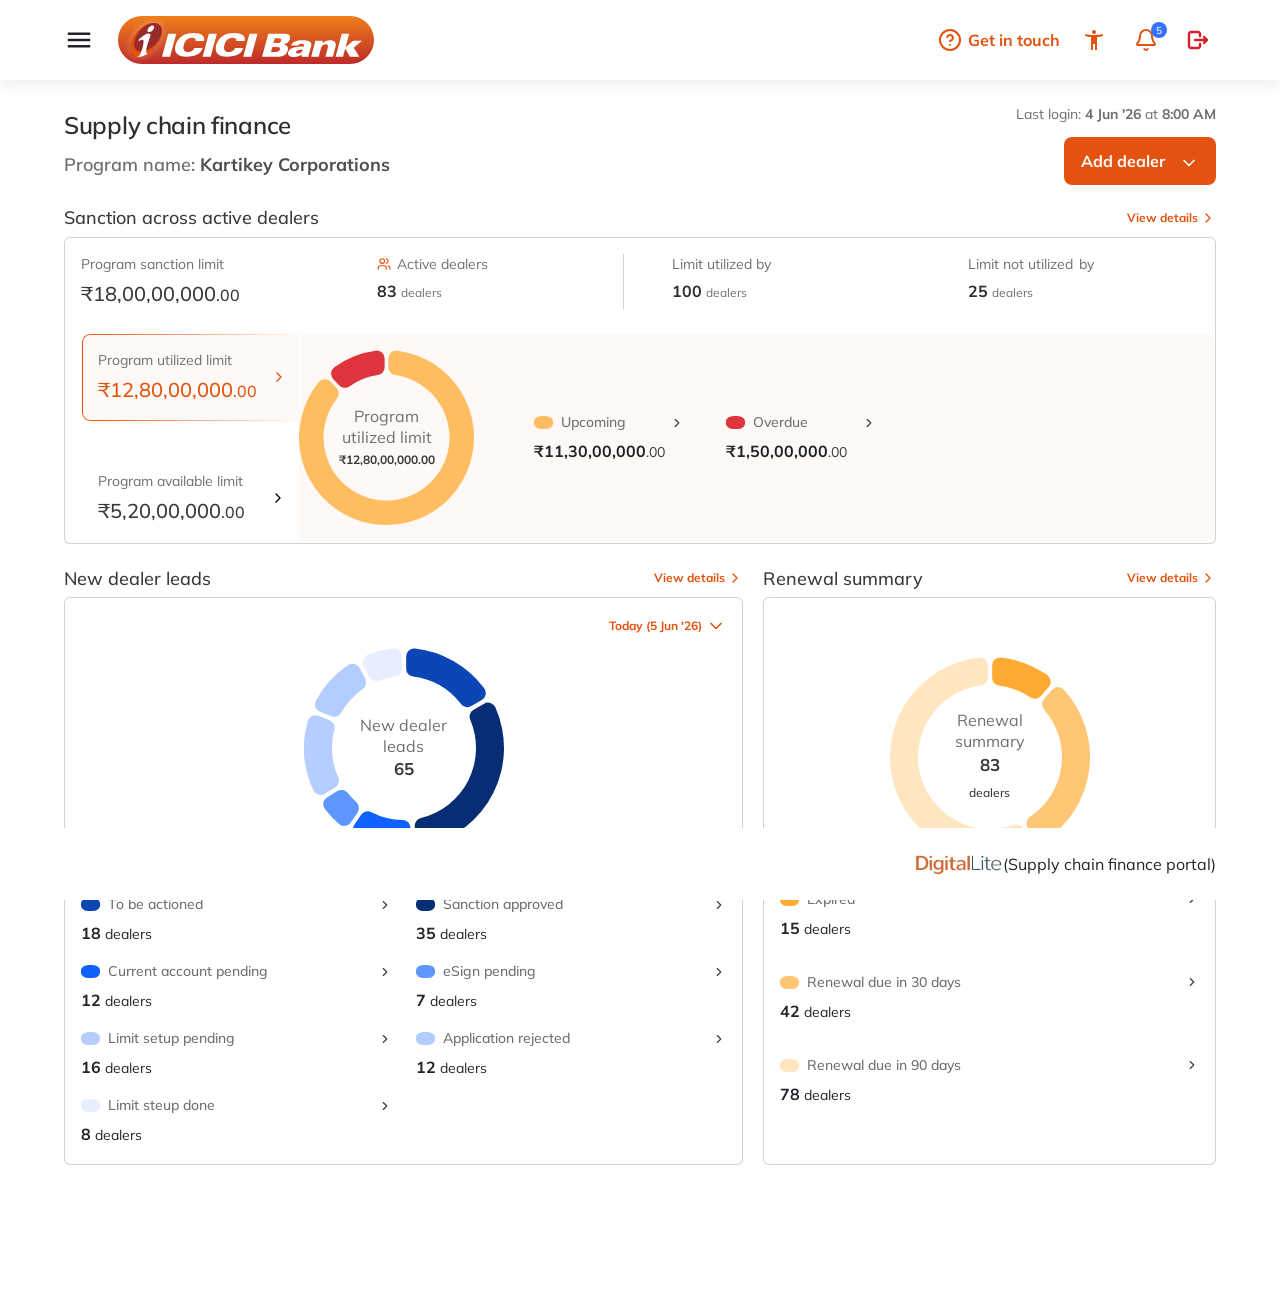
==== src/dashboard/dashboard.html @ d9c245ac "Working on bulk lead upload" ====
<!doctype html>
<html lang="en">
  <head>
    <meta charset="UTF-8" />
    <meta name="viewport" content="width=device-width, initial-scale=1.0" />
    <title>Dashboard</title>
    <link rel="stylesheet" href="../assets/css/plugins.css" />
    <link rel="stylesheet" href="../assets/css/global.css" />
    <link rel="stylesheet" href="../assets/css/material-icons.css" />
    <link rel="stylesheet" href="../assets/css/material-symbols.css" />
    <link rel="stylesheet" href="./dashboard.css" />
    <link rel="stylesheet" href="./new-dealer.css" />
  </head>

  <body class="dashboard-page">
    <div id="dashboardContent">
      <!-- Header -->
      <header class="bg-white mobile-gradient-header">
        <div
          class="d-flex justify-content-between align-items-center max-content-area py-3 gap-3"
        >
          <div class="header-left">
            <span id="menuToggle" class="material-symbols-outlined">menu</span>
            <div class="mobile-header-left">
              <img
                src="../assets/image/dashboard/ICICI-logo.svg"
                alt="logo"
                class="header-logo"
              />
            </div>
          </div>

          <div
            class="mobile-header-right d-flex d-md-none align-items-center gap-3"
          >
            <div class="get-touch-wrapper">
              <button class="getInTouchBtn header-action-btn">
                <i data-lucide="circle-help"></i>
                <span>Get in touch</span>
              </button>

              <div class="getTouchDropdown get-touch-dropdown">
                <div class="drop-card">
                  <small class="rm-title">Relationship manager</small>

                  <h6>Harish Sharma</h6>

                  <hr />

                  <div class="dropdown-row">
                    <i data-lucide="phone"></i>

                    <span>+91 7432345677</span>
                    <div class="copy-contact">
                      <span class="material-icons copy-icon">content_copy</span>
                    </div>
                  </div>

                  <div class="dropdown-row last-part-dropdown-row">
                    <i data-lucide="mail"></i>

                    <span>harishsharma@gmail.com</span>
                    <div class="copy-contact">
                      <span class="material-icons copy-icon">content_copy</span>
                    </div>
                  </div>
                </div>

                <div class="dropdown-contact">
                  <i data-lucide="mail"></i>

                  <div>
                    <small>Email us @</small>

                    <p>scf@icicibank.in</p>
                  </div>
                </div>

                <div class="dropdown-contact">
                  <span class="material-symbols-outlined support-agent"
                    >support_agent</span
                  >

                  <div>
                    <small>Give a missed call on</small>

                    <p>1800 309 8595</p>
                  </div>
                </div>
              </div>
            </div>

            <img
              src="../assets/image/dashboard/accessibility_white.svg"
              alt="accessibility"
              width="25"
              id="openAccessibilityModalMobile"
            />

            <!-- <img
            src="../assets/image/dashboard/need-help.svg"
            alt="help"
            width="30"
            id="openHelpPanelMobile"
          /> -->

            <i
              data-lucide="bell"
              class="notification-panel-mobile"
              id="openNotificationPanelMobile"
            ></i>

            <button id="openLogoutModal" class="header-icon-btn">
              <img src="../assets/image/dashboard/logout.svg" alt="" />
            </button>
          </div>

          <div class="d-none d-md-flex align-items-center header-actions">
            <div class="get-touch-wrapper">
              <button class="getInTouchBtn header-action-btn">
                <i data-lucide="circle-help"></i>
                <span>Get in touch</span>
              </button>

              <div class="getTouchDropdown get-touch-dropdown">
                <div class="drop-card">
                  <small class="rm-title">Relationship manager</small>

                  <h6>Harish Sharma</h6>

                  <hr />

                  <div class="dropdown-row">
                    <i data-lucide="phone"></i>

                    <span>+91 7432345677</span>
                    <div class="copy-contact">
                      <span class="material-icons copy-icon">content_copy</span>
                    </div>
                  </div>

                  <div class="dropdown-row last-part-dropdown-row">
                    <i data-lucide="mail"></i>

                    <span>harishsharma@gmail.com</span>
                    <div class="copy-contact">
                      <span class="material-icons copy-icon">content_copy</span>
                    </div>
                  </div>
                </div>

                <div class="dropdown-contact">
                  <i data-lucide="mail"></i>

                  <div>
                    <small>Email us @</small>

                    <p>scf@icicibank.in</p>
                  </div>
                </div>

                <div class="dropdown-contact">
                  <span class="material-symbols-outlined support-agent"
                    >support_agent</span
                  >

                  <div>
                    <small>Give a missed call on</small>

                    <p>1800 309 8595</p>
                  </div>
                </div>
              </div>
            </div>

            <button id="openAccessibilityModal" class="header-icon-btn">
              <img src="../assets/image/dashboard/accessibility.svg" alt="" />
            </button>

            <button
              id="openNotificationPanel"
              class="header-icon-btn notification-btn desktop-notification-panel"
            >
              <i data-lucide="bell"></i>

              <span class="notification-badge">5</span>
            </button>

            <button id="openLogoutModal" class="header-icon-btn">
              <img src="../assets/image/dashboard/logout.svg" alt="" />
            </button>
          </div>
        </div>
      </header>

      <!-- Empty state -->
      <div
        class="empty-state-container max-content-area"
        id="emptyContainer"
        style="display: none"
      >
        <div class="locked-overlay">
          <div class="icon">
            <i data-lucide="file" class="File-icon"></i>
          </div>
          <span class="locked-text">No data found</span>
          <div class="empty-sub">
            Please reload or contact your relationship manager.
          </div>
        </div>
      </div>

      <div class="max-content-area">
        <main class="dashboard-wrapper">
          <!-- Mobile Profile Screen -->
          <div
            id="mobileProfileSection"
            class="mobile-profile-section"
            style="display: none"
          >
            <p class="dashboard-title">
              Last login:
              <span class="dashboard-top-span">19 Mar '26 at 8:00 AM</span>
            </p>
            <div class="profile-card mb-3 mt-1 profile-card-margin">
              <div class="d-flex align-items-center gap-3">
                <div>
                  <h6 class="mb-1 text-muted your-title">
                    Your company details
                  </h6>
                  <p class="mb-0 fw-bold your-labal">
                    SunDesh Solar Systems & Services
                  </p>
                </div>
              </div>
            </div>

            <div class="profile-card profile-card-margin">
              <div class="d-flex align-items-center gap-3 mb-2 profile-part">
                <div class="d-flex align-items-center gap-3">
                  <div class="km-card">KM</div>

                  <div>
                    <h6
                      class="mb-1 fw-bold mobile-pofile-name"
                      id="mobileProfileName"
                    >
                      Keshav Mishra
                    </h6>
                  </div>
                </div>

                <button id="mobileEditProfileBtn" class="view-details-btn">
                  Edit Profile
                  <i data-lucide="pencil" class="pencil"></i>
                </button>
              </div>

              <div class="profile-row">
                <span class="profile-label">Date of birth</span>
                <span id="mobileProfileDob" class="profile-value"
                  >26 Apr ‘01</span
                >
              </div>

              <div class="profile-row">
                <span class="profile-label">Email ID</span>
                <span id="mobileProfileEmail" class="profile-value"
                  >keshav.mishra@gmail.com</span
                >
              </div>

              <div class="profile-row">
                <span class="profile-label">Mobile number</span>
                <span id="mobileProfileMobile" class="profile-value"
                  >+91 7656440011</span
                >
              </div>

              <div class="profile-row profile-row-bottom">
                <span class="profile-label">Address</span>
                <span id="mobileProfileAddress" class="profile-value">
                  178CP, Bandra Kurla Complex, Mumbai, Maharashtra, 400025.
                </span>
              </div>
            </div>
          </div>

          <!-- Profile edit modal -->
          <div
            id="profileEditModal"
            class="custom-modal-overlay profile-edit-modal"
          >
            <div class="custom-modal profile-modal">
              <button class="modal-close-btn" data-close-modal>
                <span class="material-icons">close</span>
              </button>

              <h2 class="modal-title">Profile details</h2>

              <div class="row g-3 modal-pad">
                <div class="col-md-6 profile-card-margin">
                  <label class="form-label">Name</label>
                  <input
                    class="form-control"
                    id="editName"
                    value="Keshav Mishra"
                  />
                </div>

                <div class="col-md-6 second-item profile-card-margin">
                  <label class="form-label"
                    >Date of birth as per aadhaar
                    <i
                      data-lucide="info"
                      class="info-icon date-icon"
                      data-tooltip="Date of birth"
                    ></i>
                  </label>
                  <div class="position-relative calender-input">
                    <input
                      type="text"
                      class="form-control pe-5"
                      id="editDob"
                      value="26/04/2001"
                    />
                    <i
                      data-lucide="calendar"
                      class="bi bi-calendar3 position-absolute top-50 end-0 translate-middle-y me-3 copy-icon"
                    ></i>
                  </div>
                </div>

                <div class="col-md-6">
                  <label class="form-label">Email ID</label>
                  <input
                    class="form-control"
                    id="editEmail"
                    value="keshav.mishra@gmail.com"
                  />
                </div>

                <div class="col-md-6">
                  <label class="form-label">Mobile number</label>
                  <div class="d-flex gap-3">
                    <input
                      class="form-control edit-mobile-pre"
                      value="+91"
                      disabled
                    />
                    <input
                      class="form-control"
                      id="editMobile"
                      value="9362736457"
                      maxlength="10"
                    />
                  </div>
                </div>

                <div class="col-md-6">
                  <label class="form-label">Address</label>
                  <input
                    id="editAddress"
                    class="form-control"
                    value="178CP, Bandra Kurla Complex, Road 21 "
                  />
                </div>

                <div class="col-md-6">
                  <label class="form-label">Pin code</label>
                  <input class="form-control" value="400051" />
                </div>

                <div class="mobile-profile">
                  <div class="col-md-6">
                    <label class="form-label">City</label>
                    <span class="form-control form-input-value">Mumbai</span>
                  </div>

                  <div class="col-md-6">
                    <label class="form-label">State</label>
                    <span class="form-control form-input-value"
                      >Maharashtra</span
                    >
                  </div>
                </div>
              </div>

              <div class="modal-footer-right">
                <button class="outline-orange-btn" data-close-modal>
                  Cancel
                </button>

                <button class="orange-btn" id="updateProfileBtn">Update</button>
              </div>
            </div>
          </div>

          <div class="Dashboard-page-section">
            <div class="page-top">
              <div class="page-top-left">
                <h1 class="page-title">Supply chain finance</h1>
                <div class="page-left-subtitle">
                  Program name:
                  <span class="page-left-span">Kartikey Corporations</span>
                </div>
              </div>

              <div class="page-top-right">
                <div class="last-login">
                  Last login: <span>4 Jun '26</span> at <span>8:00 AM</span>
                </div>

                <div class="add-dealer-wrapper" data-add-dealer></div>
              </div>
            </div>

            <section>
              <div class="card-header">
                <h2>Sanction across active dealers</h2>
                <a class="view-details" href=""
                  >View details <i data-lucide="chevron-right"></i
                ></a>
              </div>
              <div class="card">
                <div class="stat-row">
                  <div class="stat-item mobile-not-common" id="mobile-not">
                    <span class="stat-label">Program sanction limit</span>
                    <div class="stat-value">
                      ₹18,00,00,000<span class="zero-count">.00</span>
                    </div>
                  </div>
                  <div class="stat-item">
                    <span class="stat-label"
                      ><i data-lucide="users" class="stat-icon"></i>Active
                      dealers</span
                    >
                    <span class="stat-value"
                      >83 <span class="stat-suffix">dealers</span></span
                    >
                  </div>
                  <div class="stat-item">
                    <span class="stat-label">Limit utilized by</span>
                    <span class="stat-value"
                      >100 <span class="stat-suffix">dealers</span></span
                    >
                  </div>
                  <div class="stat-item">
                    <span class="stat-label"
                      >Limit not utilized
                      <p class="mobile-not">by</p></span
                    >
                    <span class="stat-value"
                      >25 <span class="stat-suffix">dealers</span></span
                    >
                  </div>
                </div>

                <div class="stat-row desktop-not-common" id="desktop-not">
                  <div class="stat-item">
                    <span class="stat-label">Program sanction limit</span>
                    <div class="stat-value">
                      ₹18,00,00,000<span class="zero-count">.00</span>
                    </div>
                  </div>
                </div>

                <div class="sanction-body">
                  <div class="sanction-toggles">
                    <button
                      class="toggle-box active"
                      id="utilizedBox"
                      data-view="utilized"
                    >
                      <span class="toggle-label">Program utilized limit</span>
                      <div class="toggle-value">
                        ₹12,80,00,000<span class="zero-count">.00</span>
                      </div>
                      <i data-lucide="chevron-right"></i>
                    </button>
                    <button
                      class="toggle-box"
                      id="availableBox"
                      data-view="available"
                    >
                      <span class="toggle-label">Program available limit</span>
                      <div class="toggle-value">
                        ₹5,20,00,000<span class="zero-count">.00</span>
                      </div>
                      <i data-lucide="chevron-right"></i>
                    </button>
                  </div>

                  <div class="sanction-donut-side">
                    <div class="donut-wrap small">
                      <div class="donut-chart" id="sanctionDonut"></div>

                      <div class="donut-center">
                        <span
                          class="donut-center-label"
                          id="sanctionCenterLabel"
                          >Program utilized limit</span
                        >
                        <div
                          class="donut-center-value small"
                          id="sanctionCenterValue"
                        >
                          ₹12,80,00,000<span class="zero-count">.00</span>
                        </div>
                      </div>
                    </div>

                    <div
                      class="legend-list sanction-legend-list"
                      id="sanctionLegend"
                    ></div>
                  </div>
                </div>
              </div>
            </section>

            <div class="two-col-row">
              <section class="saction-part">
                <div class="card-header">
                  <h2>New dealer leads</h2>
                  <a class="view-details" href="#"
                    >View details <i data-lucide="chevron-right"></i
                  ></a>
                </div>
                <div class="card">
                  <div class="card-toolbar">
                    <div class="date-select" id="dateSelect">
                      <span>Today (5 Jun '26)</span>
                      <i data-lucide="chevron-down"></i>
                    </div>
                  </div>

                  <div class="leads-body">
                    <div class="donut-wrap">
                      <div class="donut-chart" id="leadsDonut"></div>

                      <div class="donut-center">
                        <span class="donut-center-label">New dealer leads</span>
                        <span class="donut-center-value">65</span>
                      </div>
                    </div>

                    <div class="legend-grid" id="leadsLegend"></div>
                  </div>
                </div>
              </section>

              <section class="renew-part">
                <div class="card-header">
                  <h2>Renewal summary</h2>
                  <a class="view-details" href="#"
                    >View details <i data-lucide="chevron-right"></i
                  ></a>
                </div>

                <div class="card">
                  <div class="renewal-body">
                    <div class="donut-wrap">
                      <div class="donut-chart" id="renewalDonut"></div>
                      <div class="donut-center">
                        <span class="donut-center-label">Renewal summary</span>
                        <span class="donut-center-value"
                          >83
                          <span class="donut-center-suffix">dealers</span></span
                        >
                      </div>
                    </div>

                    <div class="legend-list" id="renewalLegend"></div>
                  </div>
                </div>
              </section>
            </div>
          </div>
        </main>
      </div>

      <!-- NEW DEALER LEADS PAGE -->
      <div class="max-content-area">
        <section
          class="new-dealer-page new-dealer-page--leads"
          id="newDealerPage"
          style="display: none"
        >
          <!-- Page Header -->
          <div class="new-dealer-page-header">
            <div class="new-dealer-heading">
              <h1>Supply chain finance</h1>

              <div class="new-dealer-program">
                Program name:
                <span>Kartikey Corporations</span>
              </div>
            </div>

            <div class="new-dealer-last-login">
              Last updated:
              <strong>4 Jun '26</strong>
              at
              <strong>8:00 AM</strong>
            </div>
          </div>

          <!-- TOP TABS -->

          <div class="new-dealer-tabs">
            <div class="new-dealer-tab-list">
              <div class="new-dealer-tab active">
                <span>New dealer leads</span>
                <span class="new-dealer-count orange">65</span>
              </div>

              <div class="new-dealer-tab" data-goto="transaction">
                <span>Transaction dashboard</span>
                <span class="new-dealer-count grey">90</span>
              </div>

              <div class="new-dealer-tab" data-goto="renewal">
                <span>Renewal details</span>
                <span class="new-dealer-count grey">83</span>
              </div>
            </div>

            <div class="new-dealer-tab-spacer"></div>

            <div class="new-dealer-date">
              Today (5 Jun '26)
              <span class="new-dealer-chevron">⌄</span>
            </div>

            <div class="new-dealer-add-wrapper add-dealer-wrapper">
              <button type="button" class="orange-btn" id="newDealerAddBtn">
                Add dealer
                <i data-lucide="chevron-down"></i>
              </button>

              <div class="add-dealer-menu" id="newDealerAddMenu">
                <div class="menu-item">Add single dealer</div>
                <div class="menu-item">Bulk upload dealers</div>
              </div>
            </div>
          </div>

          <!-- FILTER / TOOLBAR -->

          <div class="new-dealer-toolbar">
            <div class="new-dealer-filter-left">
              <button
                type="button"
                class="dealer-filter-btn active"
                data-filter="all"
              >
                All
                <span>65</span>
              </button>

              <button
                type="button"
                class="dealer-filter-btn"
                data-filter="actioned"
                id="toBeActionedBtn"
              >
                To be actioned
                <span>18</span>
              </button>

              <div class="view-more-wrap">
                <button
                  type="button"
                  class="dealer-filter-btn view-more-btn"
                  id="viewMoreBtn"
                >
                  View more
                </button>
                <div class="view-more-menu" id="viewMoreMenu">
                  <button type="button" data-filter="current-account">
                    Current account pending (12)
                  </button>

                  <button type="button" data-filter="esign">
                    eSign pending (07)
                  </button>

                  <button type="button" data-filter="limit-setup">
                    Limit setup pending (16)
                  </button>

                  <button type="button" data-filter="rejected">
                    Application rejected (11)
                  </button>

                  <button type="button" data-filter="sanctioned">
                    Sanction approved (35)
                  </button>
                </div>
              </div>

              <div class="dealer-toolbar-divider"></div>

              <button
                type="button"
                class="dealer-filter-btn"
                data-filter="drafts"
              >
                Drafts
                <span>14</span>
              </button>
            </div>

            <div class="new-dealer-toolbar-right">
              <button
                type="button"
                class="hide-details-btn"
                id="hideDetailsBtn"
              >
                Hide details

                <span
                  class="hide-details-eye material-symbols-outlined"
                  aria-hidden="true"
                >
                  visibility_off
                </span>
              </button>

              <div class="view-switch">
                <button
                  type="button"
                  class="view-switch-btn active"
                  data-view="list"
                  data-tooltip="Switch to new list view"
                ></button>
                <button
                  type="button"
                  class="view-switch-btn"
                  data-view="grid"
                  data-tooltip="Switch to old table view"
                ></button>
              </div>

              <div class="dealer-search-box">
                <span class="dealer-search-icon">⌕</span>

                <input
                  type="text"
                  id="dealerSearchInput"
                  placeholder="Search by dealer, PAN, email.."
                />
              </div>

              <button
                type="button"
                class="dealer-action-icon"
                id="leadBulkDeleteBtn"
                title="Delete"
              ></button>

              <button type="button" class="dealer-share-btn">
                <span>Share via mail</span>
              </button>

              <button
                type="button"
                class="dealer-filters-btn"
                id="dealerFiltersBtn"
              >
                <span>Filters</span>
              </button>
            </div>
          </div>

          <!-- DEALER TABLE -->

          <div class="new-dealer-table-wrapper dealer-leads-wrapper">
            <table class="new-dealer-table dealer-leads-table">
              <thead>
                <tr>
                  <th>
                    <div class="dealer-th-inner">
                      <div>Firm details</div>
                      <span class="material-icons table-sort-icon"
                        >import_export</span
                      >
                    </div>
                  </th>

                  <th>Dealer details</th>

                  <th>
                    <div class="dealer-th-inner">
                      <div>Association<br />with corporate</div>
                      <span class="material-icons table-sort-icon"
                        >import_export</span
                      >
                    </div>
                  </th>

                  <th>
                    <div class="dealer-th-inner">
                      <div>Sales to dealer<br />(last 12M)</div>
                      <span class="material-icons table-sort-icon"
                        >import_export</span
                      >
                    </div>
                  </th>

                  <th>
                    Loan offer
                    <span class="material-icons table-sort-icon"
                      >import_export</span
                    >
                  </th>

                  <th>Lead type</th>

                  <th>Sanction status</th>

                  <th></th>
                </tr>
              </thead>

              <tbody id="dealerTableBody">
                <tr
                  class="dealer-row"
                  data-status="actioned"
                  data-lead-type="fresh"
                >
                  <td>
                    <div class="dealer-firm">
                      <span
                        class="material-symbols-outlined dealer-pin"
                        role="button"
                        tabindex="0"
                        aria-label="Pin dealer"
                      >
                        push_pin
                      </span>

                      <div>
                        <strong> Zenith Steel Traders </strong>

                        <small> Code: T1H2E3M66 </small>
                      </div>
                    </div>
                  </td>
                  <td>
                    <div class="dealer-contact">
                      <span> +91 9836273854 </span>

                      <small> harish@zenith.com </small>
                    </div>
                  </td>

                  <td>
                    <div class="dealer-association">
                      <strong>3 years</strong>

                      <small> PAN: CFSG34527F </small>
                    </div>
                  </td>

                  <td>₹3,15,00,000.00</td>

                  <td>₹70,00,000.00</td>

                  <td>Fresh</td>

                  <td>
                    <span class="dealer-status actioned">
                      To be actioned
                      <small>ⓘ</small>
                    </span>
                  </td>

                  <td>
                    <div class="dealer-row-actions">
                      <button type="button" title="Edit">✎</button>

                      <button type="button" title="Delete">♧</button>

                      <button type="button" class="dealer-expand-btn">⌄</button>
                    </div>
                  </td>
                </tr>

                <tr
                  class="dealer-row"
                  data-status="sanctioned"
                  data-lead-type="fresh"
                >
                  <td>
                    <div class="dealer-firm">
                      <span
                        class="material-symbols-outlined dealer-pin"
                        role="button"
                        tabindex="0"
                        aria-label="Pin dealer"
                      >
                        push_pin
                      </span>

                      <div>
                        <strong> Chauhan Traders </strong>

                        <small> Code: T1H2E3M66 </small>
                      </div>
                    </div>
                  </td>

                  <td>
                    <div class="dealer-contact">
                      <span> +91 9836273854 </span>

                      <small> shivam@chauhan.com </small>
                    </div>
                  </td>

                  <td>
                    <div class="dealer-association">
                      <strong>5 years</strong>

                      <small> PAN: CFSG34527F </small>
                    </div>
                  </td>

                  <td>₹3,00,00,000.00</td>

                  <td>₹80,00,000.00</td>

                  <td>Fresh</td>

                  <td>
                    <span class="dealer-status sanctioned">
                      Sanctioned
                      <small>ⓘ</small>
                    </span>
                  </td>

                  <td>
                    <div class="dealer-row-actions">
                      <button type="button">✎</button>
                      <button type="button"></button>

                      <button type="button" class="dealer-expand-btn">⌄</button>
                    </div>
                  </td>
                </tr>

                <tr
                  class="dealer-row"
                  data-status="rejected"
                  data-lead-type="old"
                >
                  <td>
                    <div class="dealer-firm">
                      <span
                        class="material-symbols-outlined dealer-pin"
                        role="button"
                        tabindex="0"
                        aria-label="Pin dealer"
                      >
                        push_pin
                      </span>

                      <div>
                        <strong> Polychem Global </strong>

                        <small> Code: T1H2E3M66 </small>
                      </div>
                    </div>
                  </td>

                  <td>
                    <div class="dealer-contact">
                      <span> +91 9836273854 </span>

                      <small> aryan@polychemical.com </small>
                    </div>
                  </td>

                  <td>
                    <div class="dealer-association">
                      <strong>6 years</strong>

                      <small> PAN: CFSG34527F </small>
                    </div>
                  </td>

                  <td>₹2,95,00,000.00</td>

                  <td>₹90,00,000.00</td>

                  <td>Old</td>

                  <td>
                    <span class="dealer-status rejected">
                      Rejected
                      <small>ⓘ</small>
                    </span>
                  </td>

                  <td>
                    <div class="dealer-row-actions">
                      <button type="button">✎</button>
                      <button type="button"></button>

                      <button type="button" class="dealer-expand-btn">⌄</button>
                    </div>
                  </td>
                </tr>

                <tr
                  class="dealer-row"
                  data-status="sanctioned"
                  data-lead-type="fresh"
                >
                  <td>
                    <div class="dealer-firm">
                      <span
                        class="material-symbols-outlined dealer-pin"
                        role="button"
                        tabindex="0"
                        aria-label="Pin dealer"
                      >
                        push_pin
                      </span>

                      <div>
                        <strong> TechGlobal </strong>

                        <small> Code: T1H2E3M66 </small>
                      </div>
                    </div>
                  </td>

                  <td>
                    <div class="dealer-contact">
                      <span> +91 9836273854 </span>

                      <small> shivansh@techglobal.com </small>
                    </div>
                  </td>

                  <td>
                    <div class="dealer-association">
                      <strong>6 years</strong>

                      <small> PAN: CFSG34527F </small>
                    </div>
                  </td>

                  <td>₹2,95,00,000.00</td>

                  <td>₹90,00,000.00</td>

                  <td>Fresh</td>

                  <td>
                    <span class="dealer-status sanctioned">
                      Sanctioned
                      <small>ⓘ</small>
                    </span>
                  </td>

                  <td>
                    <div class="dealer-row-actions">
                      <button type="button">✎</button>
                      <button type="button"></button>

                      <button type="button" class="dealer-expand-btn">⌄</button>
                    </div>
                  </td>
                </tr>

                <tr
                  class="dealer-row"
                  data-status="sanctioned"
                  data-lead-type="fresh"
                >
                  <td>
                    <div class="dealer-firm">
                      <span
                        class="material-symbols-outlined dealer-pin"
                        role="button"
                        tabindex="0"
                        aria-label="Pin dealer"
                      >
                        push_pin
                      </span>

                      <div>
                        <strong> Trader Groups </strong>

                        <small> Code: T1H2E3M66 </small>
                      </div>
                    </div>
                  </td>

                  <td>
                    <div class="dealer-contact">
                      <span> +91 9836273854 </span>

                      <small> Nishant@tradergroups.com </small>
                    </div>
                  </td>

                  <td>
                    <div class="dealer-association">
                      <strong>6 years</strong>

                      <small> PAN: CFSG34527F </small>
                    </div>
                  </td>

                  <td>₹2,95,00,000.00</td>

                  <td>₹90,00,000.00</td>

                  <td>Fresh</td>

                  <td>
                    <span class="dealer-status sanctioned">
                      Sanctioned
                      <small>ⓘ</small>
                    </span>
                  </td>

                  <td>
                    <div class="dealer-row-actions">
                      <button type="button">✎</button>
                      <button type="button"></button>

                      <button type="button" class="dealer-expand-btn">⌄</button>
                    </div>
                  </td>
                </tr>
              </tbody>
            </table>
          </div>

          <div class="dealer-table-view-wrapper dealer-table-view--leads">
            <table class="dealer-table-view new-dealer-table">
              <thead>
                <tr>
                  <th>
                    <div class="dealer-th-inner">
                      <div>Firm details</div>
                      <span class="material-icons table-sort-icon"
                        >import_export</span
                      >
                    </div>
                  </th>
                  <th>Action</th>
                  <th>Lead date</th>
                  <th>Sanction status</th>
                  <th>
                    <div class="dealer-th-inner">
                      <div>Application status</div>
                      <span class="material-icons table-sort-icon"
                        >import_export</span
                      >
                    </div>
                  </th>
                  <th>Mobile number</th>
                  <th>Email ID</th>
                  <th>PAN</th>
                  <th>
                    <div class="dealer-th-inner-grid">
                      <div>Sales to dealer (last 12M)</div>
                      <span class="material-icons table-sort-icon"
                        >import_export</span
                      >
                    </div>
                  </th>
                  <th>Association</th>
                </tr>
              </thead>

              <tbody>
                <tr>
                  <td>
                    <div class="table-firm">
                      <span
                        class="material-symbols-outlined dealer-pin"
                        role="button"
                        tabindex="0"
                        aria-label="Pin dealer"
                        >push_pin</span
                      >

                      <div class="table-firm-name">
                        Zenith Steel Traders
                        <small class="table-firm-code"> Code: T1H2E3M66 </small>
                      </div>
                    </div>
                  </td>

                  <td>
                    <div class="table-action">
                      <button type="button" class="table-edit-btn"></button>
                      <button type="button" class="table-delete-btn"></button>
                    </div>
                  </td>

                  <td>21 Nov '25</td>

                  <td>
                    <span class="table-status actioned">
                      To be actioned
                      <small>i</small>
                    </span>
                  </td>

                  <td>Application pending</td>

                  <td>+91 9876543210</td>

                  <td>harish@zenith.com</td>

                  <td>CRHP8D9573</td>

                  <td>₹3,15,00,000.00</td>

                  <td>3 years</td>
                </tr>

                <tr>
                  <td>
                    <div class="table-firm">
                      <span
                        class="material-symbols-outlined dealer-pin"
                        role="button"
                        tabindex="0"
                        aria-label="Pin dealer"
                        >push_pin</span
                      >

                      <div class="table-firm-name">
                        SunDesh Systems Pvt. Ltd
                        <small class="table-firm-code"> Code: T1H2E3M67 </small>
                      </div>
                    </div>
                  </td>

                  <td>
                    <div class="table-action">
                      <button type="button" class="table-edit-btn"></button>
                      <button type="button" class="table-delete-btn"></button>
                    </div>
                  </td>

                  <td>14 Dec '25</td>

                  <td>
                    <span class="table-status actioned">
                      To be actioned
                      <small>i</small>
                    </span>
                  </td>

                  <td>Application pending</td>

                  <td>+91 9123456789</td>

                  <td>shiv@sundesh.com</td>

                  <td>ABHP8D9573</td>

                  <td>₹4,25,00,000.00</td>

                  <td>5 years</td>
                </tr>

                <tr>
                  <td>
                    <div class="table-firm">
                      <span
                        class="material-symbols-outlined dealer-pin"
                        role="button"
                        tabindex="0"
                        aria-label="Pin dealer"
                        >push_pin</span
                      >

                      <div class="table-firm-name">
                        Chauhan Traders
                        <small class="table-firm-code"> Code: T1H2E3M68 </small>
                      </div>
                    </div>
                  </td>

                  <td>
                    <div class="table-action">
                      <button type="button" class="table-edit-btn"></button>
                      <button type="button" class="table-delete-btn"></button>
                    </div>
                  </td>

                  <td>25 Dec '25</td>

                  <td>
                    <span class="table-status sanctioned">
                      Sanctioned
                      <small>i</small>
                    </span>
                  </td>

                  <td>Current account pending</td>

                  <td>+91 9988776655</td>

                  <td>krishan@chauhan.com</td>

                  <td>OHTY8D9573</td>

                  <td>₹5,00,00,000.00</td>

                  <td>8 years</td>
                </tr>

                <tr>
                  <td>
                    <div class="table-firm">
                      <span
                        class="material-symbols-outlined dealer-pin"
                        role="button"
                        tabindex="0"
                        aria-label="Pin dealer"
                        >push_pin</span
                      >

                      <div class="table-firm-name">
                        Polychem Global
                        <small class="table-firm-code"> Code: T1H2E3M69 </small>
                      </div>
                    </div>
                  </td>

                  <td>
                    <div class="table-action">
                      <button type="button" class="table-edit-btn"></button>
                      <button type="button" class="table-delete-btn"></button>
                    </div>
                  </td>

                  <td>01 Jan '26</td>

                  <td>
                    <span class="table-status rejected">
                      Rejected
                      <small>i</small>
                    </span>
                  </td>

                  <td>eSign pending</td>

                  <td>+91 9345678901</td>

                  <td>sita@polychem.com</td>

                  <td>IDGT8D9573</td>

                  <td>₹6,00,00,000.00</td>

                  <td>6 years</td>
                </tr>

                <tr>
                  <td>
                    <div class="table-firm">
                      <span
                        class="material-symbols-outlined dealer-pin"
                        role="button"
                        tabindex="0"
                        aria-label="Pin dealer"
                        >push_pin</span
                      >

                      <div class="table-firm-name">
                        Vertex Industrial Solutions
                        <small class="table-firm-code"> Code: T1H2E3M70 </small>
                      </div>
                    </div>
                  </td>

                  <td>
                    <div class="table-action">
                      <button type="button" class="table-edit-btn"></button>
                      <button type="button" class="table-delete-btn"></button>
                    </div>
                  </td>

                  <td>13 Jan '26</td>

                  <td>
                    <span class="table-status sanctioned">
                      Sanctioned
                      <small>i</small>
                    </span>
                  </td>

                  <td>eSign pending</td>

                  <td>+91 8765432109</td>

                  <td>ram@vertex.com</td>

                  <td>KEYS8D9573</td>

                  <td>₹7,19,00,000.00</td>

                  <td>4 years</td>
                </tr>

                <tr>
                  <td>
                    <div class="table-firm">
                      <span
                        class="material-symbols-outlined dealer-pin"
                        role="button"
                        tabindex="0"
                        aria-label="Pin dealer"
                        >push_pin</span
                      >

                      <div class="table-firm-name">
                        TradersTech
                        <small class="table-firm-code"> Code: T1H2E3M71 </small>
                      </div>
                    </div>
                  </td>

                  <td>
                    <div class="table-action">
                      <button type="button" class="table-edit-btn"></button>
                      <button type="button" class="table-delete-btn"></button>
                    </div>
                  </td>

                  <td>18 Jan '26</td>

                  <td>
                    <span class="table-status sanctioned">
                      Sanctioned
                      <small>i</small>
                    </span>
                  </td>

                  <td>Current account pending</td>

                  <td>+91 9654321098</td>

                  <td>arjun@traderstech.com</td>

                  <td>YAHS8D9573</td>

                  <td>₹3,00,00,000.00</td>

                  <td>7 years</td>
                </tr>

                <tr>
                  <td>
                    <div class="table-firm">
                      <span
                        class="material-symbols-outlined dealer-pin"
                        role="button"
                        tabindex="0"
                        aria-label="Pin dealer"
                        >push_pin</span
                      >

                      <div class="table-firm-name">
                        Kartikey Corporations
                        <small class="table-firm-code"> Code: T1H2E3M72 </small>
                      </div>
                    </div>
                  </td>

                  <td>
                    <div class="table-action">
                      <button type="button" class="table-edit-btn"></button>
                      <button type="button" class="table-delete-btn"></button>
                    </div>
                  </td>

                  <td>23 Jan '26</td>

                  <td>
                    <span class="table-status rejected">
                      Rejected
                      <small>i</small>
                    </span>
                  </td>

                  <td>Limit setup pending</td>

                  <td>+91 9234567890</td>

                  <td>chirag@kartikey.com</td>

                  <td>PERD8D9573</td>

                  <td>₹5,09,00,000.00</td>

                  <td>8 years</td>
                </tr>

                <tr>
                  <td>
                    <div class="table-firm">
                      <span
                        class="material-symbols-outlined dealer-pin"
                        role="button"
                        tabindex="0"
                        aria-label="Pin dealer"
                        >push_pin</span
                      >

                      <div class="table-firm-name">
                        Global Traders
                        <small class="table-firm-code"> Code: T1H2E3M73 </small>
                      </div>
                    </div>
                  </td>

                  <td>
                    <div class="table-action">
                      <button type="button" class="table-edit-btn"></button>
                      <button type="button" class="table-delete-btn"></button>
                    </div>
                  </td>

                  <td>07 Feb '26</td>

                  <td>
                    <span class="table-status sanctioned">
                      Sanctioned
                      <small>i</small>
                    </span>
                  </td>

                  <td>Current account pending</td>

                  <td>+91 9456781234</td>

                  <td>harshal@globaltraders.com</td>

                  <td>MEJA8D9573</td>

                  <td>₹3,15,00,000.00</td>

                  <td>9 years</td>
                </tr>
              </tbody>
            </table>
          </div>

          <div class="dealer-filters-overlay" id="dealerFiltersOverlay">
            <div class="dealer-filters-modal">
              <div class="dealer-filters-header">
                <h2>New dealer lead filters</h2>
                <button
                  type="button"
                  class="dealer-filters-close"
                  id="dealerFiltersClose"
                >
                  ×
                </button>
              </div>
              <div class="dealer-filters-body">
                <div class="dealer-filters-row">
                  <div class="dealer-filter-field">
                    <label>Firm</label>
                    <div class="dealer-filter-dropdown" id="firmDropdown">
                      <div class="dealer-filter-search-input">
                        <input
                          type="text"
                          id="firmSearchInput"
                          placeholder="Search or select firm, code, PAN"
                        />
                        <span>⌄</span>
                      </div>
                      <div class="dealer-filter-dropdown-panel"></div>
                    </div>
                  </div>
                  <div class="dealer-filter-field">
                    <label>Loan offer</label>
                    <div class="dealer-filter-range">
                      <div class="dealer-filter-range-input">
                        <span>₹</span
                        ><input
                          type="number"
                          id="loanOfferFrom"
                          placeholder="0"
                        />
                      </div>
                      <span class="dealer-filter-range-to">to</span>
                      <div class="dealer-filter-range-input">
                        <span>₹</span
                        ><input
                          type="number"
                          id="loanOfferTo"
                          placeholder="0"
                        />
                      </div>
                    </div>
                  </div>
                </div>
                <div class="dealer-filters-row">
                  <div class="dealer-filter-field">
                    <label>Lead type</label>
                    <div class="dealer-filter-dropdown" id="leadTypeDropdown">
                      <button type="button" class="dealer-filter-dropdown-btn">
                        All <span>⌄</span>
                      </button>
                      <div class="dealer-filter-dropdown-panel">
                        <label
                          ><input type="checkbox" value="all" checked />
                          All</label
                        >
                        <label
                          ><input type="checkbox" value="fresh" /> Fresh
                          lead</label
                        >
                        <label
                          ><input type="checkbox" value="old" /> Old lead</label
                        >
                      </div>
                    </div>
                  </div>
                  <div class="dealer-filter-field">
                    <label>Uploaded by</label>
                    <div class="dealer-filter-dropdown" id="uploadedByDropdown">
                      <button type="button" class="dealer-filter-dropdown-btn">
                        All <span>⌄</span>
                      </button>
                      <div class="dealer-filter-dropdown-panel">
                        <label
                          ><input type="checkbox" value="all" checked />
                          All</label
                        >
                        <label
                          ><input type="checkbox" value="icici" /> ICICI
                          Bank</label
                        >
                        <label
                          ><input type="checkbox" value="anchor" /> Anchor
                          corporate</label
                        >
                      </div>
                    </div>
                  </div>
                </div>
                <div class="dealer-filter-field full">
                  <label>Sanction status</label>
                  <div class="dealer-filter-pills" id="sanctionStatusPills">
                    <button
                      type="button"
                      class="dealer-filter-pill active"
                      data-value="all"
                    >
                      All
                    </button>
                    <button
                      type="button"
                      class="dealer-filter-pill"
                      data-value="sanctioned"
                    >
                      Sanctioned
                    </button>
                    <button
                      type="button"
                      class="dealer-filter-pill"
                      data-value="rejected"
                    >
                      Rejected
                    </button>
                    <button
                      type="button"
                      class="dealer-filter-pill"
                      data-value="actioned"
                    >
                      To be actioned
                    </button>
                  </div>
                </div>
                <div class="dealer-filter-field full">
                  <label>Current stage</label>
                  <div class="dealer-filter-pills" id="applicationStatusPills">
                    <button
                      type="button"
                      class="dealer-filter-pill active"
                      data-value="all"
                    >
                      All
                    </button>
                    <button
                      type="button"
                      class="dealer-filter-pill"
                      data-value="pending"
                    >
                      Application pending
                    </button>
                    <button
                      type="button"
                      class="dealer-filter-pill"
                      data-value="current-account"
                    >
                      Current account pending
                    </button>
                    <button
                      type="button"
                      class="dealer-filter-pill"
                      data-value="esign"
                    >
                      eSign pending
                    </button>
                    <button
                      type="button"
                      class="dealer-filter-pill"
                      data-value="limit-setup"
                    >
                      Limit setup pending
                    </button>
                    <button
                      type="button"
                      class="dealer-filter-pill"
                      data-value="rejected"
                    >
                      Application rejected
                    </button>
                    <button
                      type="button"
                      class="dealer-filter-pill"
                      data-value="sanctioned"
                    >
                      Sanction approved
                    </button>
                  </div>
                </div>
              </div>
              <div class="dealer-filters-footer">
                <button
                  type="button"
                  class="dealer-filters-reset"
                  id="dealerFiltersReset"
                >
                  Reset
                </button>
                <button
                  type="button"
                  class="dealer-filters-apply"
                  id="dealerFiltersApply"
                  disabled
                >
                  Apply
                </button>
              </div>
            </div>
          </div>

          <!-- BULK SELECT BAR -->
          <div class="lead-bulk-bar" id="leadBulkBar">
            <div class="lead-bulk-count">
              Total leads selected : <strong id="leadBulkCount">0</strong>
            </div>
            <div class="lead-bulk-actions">
              <button
                type="button"
                class="share-cancel-btn"
                id="leadBulkCancel"
              >
                Cancel
              </button>
              <button
                type="button"
                class="share-submit-btn"
                id="leadBulkDelete"
                disabled
              >
                Delete (0)
              </button>
            </div>
          </div>

          <!-- DELETE CONFIRM MODAL (single + bulk) -->
          <div
            class="dealer-filters-overlay"
            id="deleteLeadOverlay"
            role="dialog"
            aria-modal="true"
            aria-labelledby="deleteLeadTitle"
          >
            <div class="dealer-filters-modal delete-lead-modal">
              <div class="dealer-filters-header delete-lead-header">
                <div class="delete-lead-heading">
                  <span class="delete-lead-icon" aria-hidden="true">!</span>
                  <div>
                    <h2 id="deleteLeadTitle">
                      Are you sure you want to delete this lead?
                    </h2>
                    <p>This will remove the lead's details</p>
                  </div>
                </div>
                <button
                  type="button"
                  class="dealer-filters-close"
                  id="deleteLeadClose"
                  aria-label="Close"
                >
                  ×
                </button>
              </div>

              <div class="dealer-filters-body">
                <div class="delete-lead-panel" id="deleteLeadPanel"></div>
              </div>

              <div class="dealer-filters-footer">
                <button
                  type="button"
                  class="share-cancel-btn"
                  id="deleteLeadCancel"
                >
                  Cancel
                </button>
                <button
                  type="button"
                  class="share-submit-btn"
                  id="deleteLeadConfirm"
                >
                  Delete
                </button>
              </div>
            </div>
          </div>
        </section>

        <!-- TRANSACTION DASHBOARD PAGE -->
        <section
          class="new-dealer-page txn-dashboard-page"
          id="transactionDashboardPage"
          style="display: none"
        >
          <div class="new-dealer-page-header">
            <div class="new-dealer-heading">
              <h1>Supply chain finance</h1>
              <div class="new-dealer-program">
                Program name: <span>Kartikey Corporations</span>
              </div>
            </div>
            <div class="new-dealer-last-login">
              Last updated: <strong>4 Jun '26</strong> at
              <strong>8:00 AM</strong>
            </div>
          </div>

          <div class="new-dealer-tabs">
            <div class="new-dealer-tab-list">
              <div class="new-dealer-tab" data-goto="newdealer">
                <span>New dealer leads</span>
                <span class="new-dealer-count grey">65</span>
              </div>
              <div class="new-dealer-tab active">
                <span>Transaction dashboard</span>
                <span class="new-dealer-count orange">90</span>
              </div>
              <div class="new-dealer-tab" data-goto="renewal">
                <span>Renewal details</span>
                <span class="new-dealer-count grey">83</span>
              </div>
            </div>

            <div class="new-dealer-tab-spacer"></div>

            <div class="new-dealer-add-wrapper add-dealer-wrapper">
              <button type="button" class="orange-btn" id="txnAddDealerBtn">
                Add dealer
                <i data-lucide="chevron-down"></i>
              </button>

              <div class="add-dealer-menu" id="txnAddDealerMenu">
                <div class="menu-item">Add single dealer</div>
                <div class="menu-item">Bulk upload dealers</div>
              </div>
            </div>
          </div>

          <!-- TOOLBAR -->
          <div class="new-dealer-toolbar">
            <div class="new-dealer-filter-left">
              <button
                type="button"
                class="dealer-filter-btn active txn-filter-btn"
                data-txn-filter="all"
              >
                All <span>90</span>
              </button>
              <button
                type="button"
                class="dealer-filter-btn txn-filter-btn"
                data-txn-filter="upcoming"
              >
                Upcoming <span>70</span>
              </button>
              <button
                type="button"
                class="dealer-filter-btn txn-filter-btn"
                data-txn-filter="overdue"
              >
                Overdue <span>20</span>
              </button>
            </div>

            <div class="new-dealer-toolbar-right">
              <button
                type="button"
                class="hide-details-btn"
                id="txnHideDetailsBtn"
              >
                <span class="hide-details-label">Hide details</span>
                <span class="hide-details-eye material-symbols-outlined"
                  >visibility_off</span
                >
              </button>
              <div class="view-switch">
                <button
                  type="button"
                  class="view-switch-btn active"
                  data-view="list"
                  data-tooltip="Switch to new list view"
                ></button>
                <button
                  type="button"
                  class="view-switch-btn"
                  data-view="grid"
                  data-tooltip="Switch to old table view"
                ></button>
              </div>
              <div class="dealer-search-box">
                <span class="dealer-search-icon">⌕</span>
                <input
                  type="text"
                  id="txnSearchInput"
                  placeholder="Search by dealer, PAN,..."
                />
              </div>
              <button type="button" class="dealer-share-btn">
                <span>Share via mail</span>
              </button>
              <button
                type="button"
                class="dealer-filters-btn"
                id="txnFiltersBtn"
              >
                <span>Filters</span>
              </button>
            </div>
          </div>

          <!-- LIST VIEW -->
          <div class="new-dealer-table-wrapper txn-list-wrapper">
            <table class="new-dealer-table txn-table">
              <thead>
                <tr>
                  <th>
                    <div class="dealer-th-inner">
                      <div>Firm details</div>
                      <span class="material-icons table-sort-icon"
                        >import_export</span
                      >
                    </div>
                  </th>
                  <th>SCF limit account</th>
                  <th>
                    <div class="dealer-th-inner">
                      <div>Sanction limit</div>
                      <span class="material-icons table-sort-icon"
                        >import_export</span
                      >
                    </div>
                  </th>
                  <th>
                    <div class="dealer-th-inner">
                      <div>Utilized limit</div>
                      <span class="material-icons table-sort-icon"
                        >import_export</span
                      >
                    </div>
                  </th>
                  <th>
                    <div class="dealer-th-inner">
                      <div>Available limit</div>
                      <span class="material-icons table-sort-icon"
                        >import_export</span
                      >
                    </div>
                  </th>
                  <th>
                    <div class="dealer-th-inner open-transactions-header">
                      <div>Open<br />transactions</div>
                      <span class="material-icons table-sort-icon"
                        >import_export</span
                      >
                    </div>
                  </th>
                  <th>
                    <div class="dealer-th-inner">
                      <div>Overdue<br />amount</div>
                      <span class="material-icons table-sort-icon"
                        >import_export</span
                      >
                    </div>
                  </th>
                  <th>
                    <div class="dealer-th-inner">
                      <div>Days to get<br />in overdue</div>
                      <span
                        class="info-dot"
                        data-tooltip="Excluding cure days"
                      ></span>
                    </div>
                  </th>
                  <th></th>
                </tr>
              </thead>
              <tbody id="txnTableBody"></tbody>
            </table>
          </div>

          <div class="dealer-table-view-wrapper txn-grid-wrapper">
            <table class="dealer-table-view txn-table-view">
              <thead>
                <tr>
                  <th>
                    <div class="dealer-th-inner">
                      <div>Firm details</div>
                      <span class="material-icons table-sort-icon"
                        >import_export</span
                      >
                    </div>
                  </th>
                  <th></th>
                  <th>
                    <div class="dealer-th-inner">
                      <div>Days to get in overdue</div>
                      <span
                        class="info-dot"
                        data-tooltip="Excluding cure days"
                      ></span>
                    </div>
                  </th>
                  <th>SCF limit account</th>
                  <th>
                    <div class="dealer-th-inner">
                      <div>Sanction limit</div>
                      <span class="material-icons table-sort-icon"
                        >import_export</span
                      >
                    </div>
                  </th>
                  <th>
                    <div class="dealer-th-inner">
                      <div>Utilized limit</div>
                      <span class="material-icons table-sort-icon"
                        >import_export</span
                      >
                    </div>
                  </th>
                  <th>
                    <div class="dealer-th-inner">
                      <div>Available limit</div>
                      <span class="material-icons table-sort-icon"
                        >import_export</span
                      >
                    </div>
                  </th>
                  <th>
                    <div class="dealer-th-inner">
                      <div>Open transactions</div>
                      <span class="material-icons table-sort-icon"
                        >import_export</span
                      >
                    </div>
                  </th>
                  <th>
                    <div class="dealer-th-inner">
                      <div>Overdue amount</div>
                      <span class="material-icons table-sort-icon"
                        >import_export</span
                      >
                    </div>
                  </th>
                  <th>Case type</th>
                </tr>
              </thead>
              <tbody id="txnTableViewBody"></tbody>
            </table>
          </div>

          <!-- TRANSACTION FILTERS MODAL -->
          <div class="dealer-filters-overlay" id="txnFiltersOverlay">
            <div class="dealer-filters-modal">
              <div class="dealer-filters-header">
                <h2>Transaction dashboard filters</h2>
                <button
                  type="button"
                  class="dealer-filters-close"
                  id="txnFiltersClose"
                >
                  ×
                </button>
              </div>

              <div class="dealer-filters-body">
                <div class="dealer-filter-pills" id="txnFilterTabs">
                  <button
                    type="button"
                    class="dealer-filter-pill active"
                    data-tab="all"
                  >
                    All
                  </button>
                  <button
                    type="button"
                    class="dealer-filter-pill"
                    data-tab="upcoming"
                  >
                    Upcoming
                  </button>
                  <button
                    type="button"
                    class="dealer-filter-pill"
                    data-tab="overdue"
                  >
                    Overdue
                  </button>
                </div>

                <div class="dealer-filters-row">
                  <div class="dealer-filter-field">
                    <label>Firm</label>
                    <div class="dealer-filter-dropdown" id="txnFirmDropdown">
                      <button type="button" class="dealer-filter-dropdown-btn">
                        Search or select firm, code, PAN <span>⌄</span>
                      </button>
                      <div class="dealer-filter-dropdown-panel"></div>
                    </div>
                  </div>
                  <div class="dealer-filter-field">
                    <label>Sanction limit</label>
                    <div class="dealer-filter-range">
                      <div class="dealer-filter-range-input">
                        <span>₹</span
                        ><input
                          type="text"
                          inputmode="decimal"
                          autocomplete="off"
                          id="txnSanctionFrom"
                          placeholder="0"
                        />
                      </div>
                      <span class="dealer-filter-range-to">to</span>
                      <div class="dealer-filter-range-input">
                        <span>₹</span
                        ><input
                          type="text"
                          inputmode="decimal"
                          autocomplete="off"
                          id="txnSanctionTo"
                          placeholder="0"
                        />
                      </div>
                    </div>
                    <small class="filter-error" id="txnSanctionError"></small>
                  </div>
                </div>

                <div
                  class="dealer-filter-field full txn-filter-extra"
                  data-extra-for="upcoming"
                  style="display: none"
                >
                  <label>Days to get due</label>
                  <div class="dealer-filter-pills" id="txnDaysDuePills">
                    <button
                      type="button"
                      class="dealer-filter-pill active"
                      data-value="all"
                    >
                      All
                    </button>
                    <button
                      type="button"
                      class="dealer-filter-pill"
                      data-value="0-15"
                    >
                      0-15 days
                    </button>
                    <button
                      type="button"
                      class="dealer-filter-pill"
                      data-value="1-month"
                    >
                      1 month
                    </button>
                    <button
                      type="button"
                      class="dealer-filter-pill"
                      data-value="3-months"
                    >
                      3 months
                    </button>
                    <button
                      type="button"
                      class="dealer-filter-pill"
                      data-value="custom"
                    >
                      Custom date range
                    </button>
                  </div>

                  <div
                    class="dealer-filter-field renewal-custom-range"
                    id="txnCustomField"
                    hidden
                  >
                    <label>Custom date range</label>
                    <div class="dealer-filter-range">
                      <button
                        type="button"
                        class="renewal-date-input"
                        id="txnDateFrom"
                      >
                        <span>Select date</span>
                      </button>
                      <span class="dealer-filter-range-to">to</span>
                      <button
                        type="button"
                        class="renewal-date-input"
                        id="txnDateTo"
                      >
                        <span>Select date</span>
                      </button>
                    </div>
                  </div>
                </div>

                <div
                  class="dealer-filters-row txn-filter-extra"
                  data-extra-for="overdue"
                  style="display: none"
                >
                  <div class="dealer-filter-field">
                    <label>Overdue amount</label>
                    <div class="dealer-filter-range">
                      <div class="dealer-filter-range-input">
                        <span>₹</span
                        ><input
                          type="text"
                          inputmode="decimal"
                          autocomplete="off"
                          id="txnOverdueFrom"
                          placeholder="0"
                        />
                      </div>
                      <span class="dealer-filter-range-to">to</span>
                      <div class="dealer-filter-range-input">
                        <span>₹</span
                        ><input
                          type="text"
                          inputmode="decimal"
                          autocomplete="off"
                          id="txnOverdueTo"
                          placeholder="0"
                        />
                      </div>
                    </div>
                    <small class="filter-error" id="txnOverdueError"></small>
                  </div>
                </div>
              </div>

              <div class="dealer-filters-footer">
                <button
                  type="button"
                  class="dealer-filters-reset"
                  id="txnFiltersReset"
                >
                  Reset
                </button>
                <button
                  type="button"
                  class="dealer-filters-apply"
                  id="txnFiltersApply"
                >
                  Apply
                </button>
              </div>

              <div class="renewal-calendar" id="txnCalendar"></div>
            </div>
          </div>
        </section>

        <!-- RENEWAL DETAILS PAGE -->
        <section
          class="new-dealer-page renewal-dashboard-page"
          id="renewalDetailsPage"
          style="display: none"
        >
          <div class="new-dealer-page-header">
            <div class="new-dealer-heading">
              <h1>Supply chain finance</h1>
              <div class="new-dealer-program">
                Program name: <span>Kartikey Corporations</span>
              </div>
            </div>
            <div class="new-dealer-last-login">
              Last updated: <strong>4 Jun '26</strong> at
              <strong>8:00 AM</strong>
            </div>
          </div>

          <div class="new-dealer-tabs">
            <div class="new-dealer-tab-list">
              <div class="new-dealer-tab" data-goto="newdealer">
                <span>New dealer leads</span>
                <span class="new-dealer-count grey">65</span>
              </div>
              <div class="new-dealer-tab" data-goto="transaction">
                <span>Transaction dashboard</span>
                <span class="new-dealer-count grey">90</span>
              </div>
              <div class="new-dealer-tab active">
                <span>Renewal details</span>
                <span class="new-dealer-count orange">83</span>
              </div>
            </div>

            <div class="new-dealer-tab-spacer"></div>

            <div class="new-dealer-add-wrapper add-dealer-wrapper">
              <button type="button" class="orange-btn" id="renewalAddDealerBtn">
                Add dealer
                <i data-lucide="chevron-down"></i>
              </button>

              <div class="add-dealer-menu" id="renewalAddDealerMenu">
                <div class="menu-item">Add single dealer</div>
                <div class="menu-item">Bulk upload dealers</div>
              </div>
            </div>
          </div>

          <div class="new-dealer-toolbar">
            <div class="new-dealer-filter-left">
              <button
                type="button"
                class="dealer-filter-btn active renewal-filter-btn"
                data-renewal-filter="all"
              >
                All <span>83</span>
              </button>
              <button
                type="button"
                class="dealer-filter-btn renewal-filter-btn"
                data-renewal-filter="expired"
              >
                Expired <span>5</span>
              </button>
              <button
                type="button"
                class="dealer-filter-btn renewal-filter-btn"
                data-renewal-filter="due"
              >
                Renewal due <span>78</span>
              </button>
            </div>

            <div class="new-dealer-toolbar-right">
              <button
                type="button"
                class="hide-details-btn"
                id="renewalHideDetailsBtn"
              >
                <span class="hide-details-label">Hide details</span>
                <span class="hide-details-eye material-symbols-outlined"
                  >visibility_off</span
                >
              </button>
              <div class="view-switch">
                <button
                  type="button"
                  class="view-switch-btn active"
                  data-view="list"
                  data-tooltip="Switch to new list view"
                ></button>
                <button
                  type="button"
                  class="view-switch-btn"
                  data-view="grid"
                  data-tooltip="Switch to old table view"
                ></button>
              </div>
              <div class="dealer-search-box">
                <span class="dealer-search-icon">⌕</span>
                <input
                  type="text"
                  id="renewalSearchInput"
                  placeholder="Search by dealer, PAN,..."
                />
              </div>
              <button
                type="button"
                class="dealer-filters-btn"
                id="renewalFiltersBtn"
              >
                <span>Filters</span>
              </button>
            </div>
          </div>

          <!-- LIST VIEW -->
          <div class="new-dealer-table-wrapper renewal-list-wrapper">
            <table class="new-dealer-table renewal-table">
              <thead>
                <tr>
                  <th>
                    <div class="dealer-th-inner">
                      <div>Firm details</div>
                      <span class="material-icons table-sort-icon"
                        >import_export</span
                      >
                    </div>
                  </th>
                  <th>Dealer details</th>
                  <th>
                    <div class="dealer-th-inner">
                      <div>Association<br />with corporate</div>
                      <span class="material-icons table-sort-icon"
                        >import_export</span
                      >
                    </div>
                  </th>
                  <th>
                    <div class="dealer-th-inner">
                      <div>Sales to dealer<br />(last 12M)</div>
                      <span class="material-icons table-sort-icon"
                        >import_export</span
                      >
                    </div>
                  </th>
                  <th>
                    <div class="dealer-th-inner">
                      <div>Sanction limit</div>
                      <span class="material-icons table-sort-icon"
                        >import_export</span
                      >
                    </div>
                  </th>
                  <th>Renewal status</th>
                  <th>Action</th>
                </tr>
              </thead>
              <tbody id="renewalTableBody"></tbody>
            </table>
          </div>

          <!-- GRID VIEW -->
          <div class="dealer-table-view-wrapper renewal-grid-wrapper">
            <table class="dealer-table-view renewal-table-view">
              <thead>
                <tr>
                  <th>
                    <div class="dealer-th-inner">
                      <div>Firm details</div>
                      <span class="material-icons table-sort-icon"
                        >import_export</span
                      >
                    </div>
                  </th>
                  <th>Action</th>
                  <th>Renewal status</th>
                  <th>Mobile number</th>
                  <th>Email ID</th>
                  <th>PAN</th>
                  <th>
                    <div class="dealer-th-inner">
                      <div>Sales to dealer (last 12M)</div>
                      <span class="material-icons table-sort-icon"
                        >import_export</span
                      >
                    </div>
                  </th>
                  <th>
                    <div class="dealer-th-inner">
                      <div>Association with corporate</div>
                      <span class="material-icons table-sort-icon"
                        >import_export</span
                      >
                    </div>
                  </th>
                  <th>
                    <div class="dealer-th-inner">
                      <div>Sanction limit</div>
                      <span class="material-icons table-sort-icon"
                        >import_export</span
                      >
                    </div>
                  </th>
                </tr>
              </thead>
              <tbody id="renewalTableViewBody"></tbody>
            </table>
          </div>
        </section>
      </div>

      <!-- RENEWAL FILTERS MODAL -->
      <div class="dealer-filters-overlay" id="renewalFiltersOverlay">
        <div class="dealer-filters-modal renewal-filters-modal">
          <div class="dealer-filters-header">
            <h2>Renewal details filters</h2>
            <button
              type="button"
              class="dealer-filters-close"
              id="renewalFiltersClose"
            >
              ×
            </button>
          </div>

          <div class="dealer-filters-body">
            <div class="dealer-filter-pills" id="renewalFilterTabs">
              <button
                type="button"
                class="dealer-filter-pill active"
                data-tab="all"
              >
                All
              </button>
              <button
                type="button"
                class="dealer-filter-pill"
                data-tab="expired"
              >
                Expired
              </button>
              <button type="button" class="dealer-filter-pill" data-tab="due">
                Renewal due
              </button>
            </div>

            <div class="dealer-filters-row">
              <div class="dealer-filter-field">
                <label>Firm</label>
                <div class="dealer-filter-dropdown" id="renewalFirmDropdown">
                  <div class="dealer-filter-search-input">
                    <input
                      type="text"
                      id="renewalFirmSearchInput"
                      placeholder="Search or select firm, code, PAN"
                    />
                    <span>⌄</span>
                  </div>
                  <div class="dealer-filter-dropdown-panel"></div>
                </div>
              </div>
              <div class="dealer-filter-field">
                <label>Sanction limit</label>
                <div class="dealer-filter-range">
                  <div class="dealer-filter-range-input">
                    <span>₹</span
                    ><input
                      type="text"
                      inputmode="decimal"
                      autocomplete="off"
                      id="renewalSanctionFrom"
                      placeholder="0"
                    />
                  </div>
                  <span class="dealer-filter-range-to">to</span>
                  <div class="dealer-filter-range-input">
                    <span>₹</span
                    ><input
                      type="text"
                      inputmode="decimal"
                      autocomplete="off"
                      id="renewalSanctionTo"
                      placeholder="0"
                    />
                  </div>
                </div>
                <small class="filter-error" id="renewalSanctionError"></small>
              </div>
            </div>

            <div class="dealer-filters-row">
              <div class="dealer-filter-field">
                <label>Uploaded by</label>
                <div
                  class="dealer-filter-dropdown"
                  id="renewalUploadedByDropdown"
                >
                  <button type="button" class="dealer-filter-dropdown-btn">
                    All <span>⌄</span>
                  </button>
                  <div class="dealer-filter-dropdown-panel">
                    <label
                      ><input type="checkbox" value="all" checked /> All</label
                    >
                    <label
                      ><input type="checkbox" value="icici" /> ICICI Bank</label
                    >
                    <label
                      ><input type="checkbox" value="anchor" /> Anchor
                      corporate</label
                    >
                  </div>
                </div>
              </div>
              <div class="dealer-filter-field"></div>
            </div>

            <div
              class="dealer-filter-field full"
              id="renewalDaysField"
              style="display: none"
            >
              <label id="renewalDaysLabel">Days to expire</label>
              <div class="dealer-filter-pills" id="renewalDaysPills">
                <button
                  type="button"
                  class="dealer-filter-pill active"
                  data-value="all"
                >
                  All
                </button>
                <button
                  type="button"
                  class="dealer-filter-pill"
                  data-value="15"
                >
                  0-15 days
                </button>
                <button
                  type="button"
                  class="dealer-filter-pill"
                  data-value="30"
                >
                  1 month
                </button>
                <button
                  type="button"
                  class="dealer-filter-pill"
                  data-value="90"
                >
                  3 months
                </button>
                <button
                  type="button"
                  class="dealer-filter-pill"
                  data-value="custom"
                >
                  Custom date range
                </button>
              </div>
            </div>

            <div
              class="dealer-filter-field renewal-custom-range"
              id="renewalCustomField"
              style="display: none"
            >
              <label>Custom date range</label>
              <div class="dealer-filter-range">
                <button
                  type="button"
                  class="renewal-date-input"
                  id="renewalDateFrom"
                >
                  <span>Select date</span>
                </button>
                <span class="dealer-filter-range-to">to</span>
                <button
                  type="button"
                  class="renewal-date-input"
                  id="renewalDateTo"
                >
                  <span>Select date</span>
                </button>
              </div>
            </div>
          </div>

          <div class="dealer-filters-footer">
            <button
              type="button"
              class="dealer-filters-reset"
              id="renewalFiltersReset"
            >
              Reset
            </button>
            <button
              type="button"
              class="dealer-filters-apply"
              id="renewalFiltersApply"
              disabled
            >
              Apply
            </button>
          </div>

          <div class="renewal-calendar" id="renewalCalendar"></div>
        </div>
      </div>

      <div class="custom-modal-overlay" id="openTranchesModal">
        <div class="custom-modal open-tranches-modal">
          <div class="open-tranches-header">
            <h2>
              Open tranches
              <span id="tranchesCount" class="new-dealer-count orange">0</span>
            </h2>
            <button class="modal-close-btn" id="openTranchesClose">
              <span class="material-icons">close</span>
            </button>
          </div>
          <div class="tranches-scroll">
            <table class="tranches-table">
              <thead>
                <tr>
                  <th>Transaction ID</th>
                  <th>
                    Transaction date
                    <span class="material-icons table-sort-icon"
                      >import_export</span
                    >
                  </th>
                  <th>
                    Transaction type
                    <span class="material-icons table-sort-icon"
                      >import_export</span
                    >
                  </th>
                  <th>
                    Amount
                    <span class="material-icons table-sort-icon"
                      >import_export</span
                    >
                  </th>
                  <th>
                    Due date
                    <span class="material-icons table-sort-icon"
                      >import_export</span
                    >
                  </th>
                </tr>
              </thead>
              <tbody id="tranchesTableBody"></tbody>
            </table>
          </div>
          <div class="modal-footer-right">
            <button class="outline-orange-btn" id="openTranchesCloseBtn">
              Close
            </button>
          </div>
        </div>
      </div>

      <!-- SHARE VIA MAIL MODAL -->
      <div
        class="dealer-filters-overlay"
        id="shareMailOverlay"
        role="dialog"
        aria-modal="true"
        aria-labelledby="shareMailTitle"
      >
        <div class="share-mail-modal">
          <div class="dealer-filters-header">
            <h2 id="shareMailTitle">Share via mail</h2>
            <button
              type="button"
              class="dealer-filters-close"
              id="shareMailClose"
              aria-label="Close"
            >
              ×
            </button>
          </div>

          <div class="share-mail-body">
            <div class="dealer-filter-field">
              <label for="shareEmailInput">Email ID</label>
              <div class="share-select" id="shareEmailDropdown">
                <input
                  type="email"
                  id="shareEmailInput"
                  class="share-input"
                  autocomplete="off"
                  inputmode="email"
                />
                <button
                  type="button"
                  class="share-email-toggle"
                  id="shareEmailToggle"
                  aria-label="Saved emails"
                >
                  <span class="share-select-chevron" aria-hidden="true"></span>
                </button>
                <div
                  class="share-select-panel"
                  id="shareEmailPanel"
                  role="listbox"
                ></div>
              </div>
              <small class="share-error" id="shareEmailError"></small>
            </div>

            <div class="dealer-filter-field">
              <label id="shareBucketLabel"
                >Normal bucketing of transaction</label
              >
              <div class="share-select" id="shareBucketDropdown">
                <button
                  type="button"
                  class="share-select-btn is-placeholder"
                  aria-haspopup="listbox"
                  aria-expanded="false"
                  aria-labelledby="shareBucketLabel"
                >
                  <span class="share-select-text">Select bucketing</span>
                  <span class="share-select-chevron" aria-hidden="true"></span>
                </button>
                <div
                  class="share-select-panel"
                  role="listbox"
                  aria-labelledby="shareBucketLabel"
                >
                  <div
                    class="share-option"
                    role="option"
                    tabindex="0"
                    data-value="5"
                  >
                    5 days
                  </div>
                  <div
                    class="share-option"
                    role="option"
                    tabindex="0"
                    data-value="7"
                  >
                    7 days
                  </div>
                  <div
                    class="share-option"
                    role="option"
                    tabindex="0"
                    data-value="15"
                  >
                    15 days
                  </div>
                  <div
                    class="share-option"
                    role="option"
                    tabindex="0"
                    data-value="30"
                  >
                    30 days
                  </div>
                </div>
              </div>
            </div>
          </div>

          <div class="share-mail-footer">
            <button type="button" class="share-cancel-btn" id="shareMailCancel">
              Cancel
            </button>
            <button
              type="button"
              class="share-submit-btn"
              id="shareMailSubmit"
              disabled
            >
              Share
            </button>
          </div>
        </div>
      </div>

      <!-- UPLOADED DETAILS MODAL (new dealer + renewal) -->
      <div
        class="custom-modal-overlay uploaded-details-overlay"
        id="uploadedDetailsOverlay"
        role="dialog"
        aria-modal="true"
        aria-labelledby="uploadedDetailsTitle"
      >
        <div class="custom-modal uploaded-details-modal">
          <div class="ud-head">
            <div>
              <h2 class="ud-title" id="uploadedDetailsTitle">
                Uploaded details
              </h2>
              <p class="ud-subtitle" id="uploadedDetailsSubtitle"></p>
            </div>
            <button
              class="modal-close-btn"
              id="uploadedDetailsClose"
              type="button"
            >
              <span class="material-icons">close</span>
            </button>
          </div>

          <div class="ud-body" id="uploadedDetailsBody"></div>

          <div class="modal-footer-right">
            <button
              class="outline-orange-btn"
              id="uploadedDetailsCloseBtn"
              type="button"
            >
              Close
            </button>
          </div>
        </div>
      </div>

      <!-- TOAST  -->
      <div class="app-toast" id="appToast" role="status" aria-live="polite">
        <span class="app-toast-icon" id="appToastIcon"></span>
        <div class="app-toast-body">
          <span class="app-toast-text" id="appToastText"></span>
          <span class="app-toast-sub" id="appToastSub"></span>
        </div>
      </div>

      <div id="toast"></div>

      <!-- Footer -->
      <div id="dashboardFooter" class="dashboard-footer">
        <div class="max-content-area">
          <div class="footer-left" id="footerBalanceSection">
            <div>
              <div class="footer-label">View account balance</div>

              <div class="footer-link">
                Redirect to CIB
                <i data-lucide="arrow-up-right"></i>
              </div>
            </div>

            <div class="footer-statement" id="footerStatementSection">
              <div class="footer-label">Account statement</div>

              <div class="footer-link">
                Download statement
                <i data-lucide="download" class="chevron-icon"></i>
              </div>
            </div>
          </div>

          <div class="footer-right">
            <img
              src="../assets/image/dashboard/digital-lite-orange.svg"
              class="digital-image"
            />

            <div class="footer-right-text">
              <span>(Supply chain finance portal)</span>
            </div>
          </div>
        </div>
      </div>

      <!-- Mobile Bottom Navigation -->
      <div id="mobileBottomNav" class="mobile-bottom-nav" style="display: none">
        <div class="mobile-nav-item active" data-tab="dashboard">
          <i data-lucide="layout-dashboard"></i>
          <span>Dashboard</span>
        </div>

        <div id="footer-profile" class="mobile-nav-item" data-tab="profile">
          <i data-lucide="user"></i>
          <span>Profile</span>
        </div>
      </div>
    </div>

    <div id="sidePanelOverlay"></div>
    <!-- Notification side panel -->
    <div id="notificationPanel" class="side-panel" style="display: none">
      <div class="panel-header">
        <h4 class="norify">
          <i data-lucide="bell" id="close-mobile"></i>
          <i
            data-lucide="chevron-left"
            class="close-panel"
            id="close-desktop"
          ></i>
          Notifications
        </h4>

        <button class="close-panel" id="close-mobile">
          <i data-lucide="x"></i>
        </button>
      </div>

      <div class="panel-header panel-bottom">
        <h4 class="date-panel">20 Jun ‘25 (Today)</h4>

        <button>
          <p class="mark-all">
            <i data-lucide="check-check"></i>Mark all as read
          </p>
        </button>
      </div>

      <div class="panel-body">
        <div class="notification-item">
          <div class="round-ball"></div>
          <div>
            <i data-lucide="file" class="notify-icon"></i>
          </div>
          <div>
            <h6>Sanction letter is sent to your email ID.</h6>
            <p>
              Thankyou for completing your sanction application, Your sanction
              letter is sent to the registered email ID.
            </p>
            <span>10:35 AM</span>
          </div>
        </div>

        <div class="notification-item">
          <div class="notification-point"></div>
          <div>
            <i data-lucide="clock" class="notify-icon"></i>
          </div>
          <div>
            <h6>Offer expiring soon.</h6>
            <p>
              Your loan offer expires in 3 days, don’t miss out. Apply now to
              secure your limit before it expires.
            </p>
            <span>10:35 AM</span>
          </div>
        </div>

        <div class="notification-item">
          <div class="notification-point"></div>
          <div>
            <i data-lucide="clock" class="notify-icon"></i>
          </div>
          <div>
            <h6>Your KYC is pending.</h6>
            <p>
              ICICI Bank relationship manager will contact you to complete your
              KYC.
            </p>
            <span>10:35 AM</span>
          </div>
        </div>
      </div>
    </div>

    <!-- Menu side panel -->
    <div id="menuPanel" class="menu-side-panel" style="display: none">
      <div class="panel-header">
        <h4 class="norify">
          <i
            data-lucide="chevron-left"
            class="close-panel"
            id="menu-close"
            style="display: none"
          ></i>
          <button class="getInTouchBtnMenu header-action-btn">
            <i data-lucide="circle-help"></i>
            <span>Get in touch</span>
          </button>

          <div class="getTouchDropdownMenu get-touch-dropdown-menu">
            <div class="drop-card">
              <small class="rm-title">Relationship manager</small>

              <h6>Harish Sharma</h6>

              <hr />

              <div class="dropdown-row">
                <i data-lucide="phone"></i>

                <span>+91 7432345677</span>
                <div class="copy-contact">
                  <span class="material-icons copy-icon">content_copy</span>
                </div>
              </div>

              <div class="dropdown-row last-part-dropdown-row">
                <i data-lucide="mail"></i>

                <span>harishsharma@gmail.com</span>
                <div class="copy-contact">
                  <span class="material-icons copy-icon">content_copy</span>
                </div>
              </div>
            </div>

            <div class="dropdown-contact">
              <i data-lucide="mail"></i>

              <div>
                <small>Email us @</small>

                <p>scf@icicibank.in</p>
              </div>
            </div>

            <div class="dropdown-contact">
              <span class="material-symbols-outlined support-agent"
                >support_agent</span
              >

              <div>
                <small>Give a missed call on</small>

                <p>1800 309 8595</p>
              </div>
            </div>
          </div>
        </h4>

        <button class="close-panel" id="close-btn-menu">
          <i data-lucide="x"></i>
        </button>
      </div>

      <div class="panel-body menu-list">
        <!-- Analytics Dashboard -->
        <div class="menu-item active">
          <div class="menu-icon-box">
            <i data-lucide="monitor"></i>
          </div>
          <div class="menu-text">
            <span class="menu-title">Analytics dashboard</span>
            <span class="menu-subtitle"
              >View dealer insights & key metrics</span
            >
          </div>
        </div>

        <!-- New Dealer Leads -->
        <div class="menu-item">
          <div class="menu-icon-box">
            <i data-lucide="contact"></i>
          </div>
          <div class="menu-text">
            <span class="menu-title">New dealer leads</span>
            <span class="menu-subtitle"
              >Track newly added dealers & their progress</span
            >
          </div>
        </div>

        <!-- Transaction Dashboard -->
        <div class="menu-item">
          <div class="menu-icon-box">
            <i data-lucide="arrow-left-right"></i>
          </div>
          <div class="menu-text">
            <span class="menu-title">Transaction dashboard</span>
            <span class="menu-subtitle"
              >View dealer transactions, limit utilization, and overdue
              details</span
            >
          </div>
        </div>

        <!-- Renewal Details -->
        <div class="menu-item">
          <div class="menu-icon-box">
            <i data-lucide="book-open"></i>
          </div>
          <div class="menu-text">
            <span class="menu-title">Renewal details</span>
            <span class="menu-subtitle"
              >Track active dealer renewals, enhancement offers, and offer
              expiries</span
            >
          </div>
        </div>
      </div>

      <div class="panel-footer">
        <div class="logout-btn" id="menuLogoutBtn">
          <i data-lucide="log-out"></i>
          <span>Logout</span>
        </div>
      </div>
    </div>

    <!-- Accessibility panel -->
    <div id="accessibilityOverlay"></div>
    <div id="accessibilityPanel">
      <div class="accessibility-content">
        <button
          class="modal-close-btn"
          id="accessibilityClose"
          data-close-modal
        >
          <i data-lucide="x"></i>
        </button>
        <h5>Accessibility Settings</h5>

        <div class="setting-row">
          <img
            src="../assets/image/dashboard/size.svg"
            alt=""
            class="text-size"
          />
          <span>Text Size</span>

          <div class="setting-controls">
            <button class="decrease-font">−</button>
            <button class="not-active first" data-state="0">A</button>
            <button class="active second" data-state="1">A</button>
            <button class="not-active third" data-state="2">A</button>
            <button class="increase-font">+</button>
          </div>
        </div>

        <div class="setting-row">
          <img
            src="../assets/image/dashboard/high-contrast.svg"
            alt=""
            class="high-contrast-part"
          />
          <span>High contrast mode</span>

          <div class="form-check form-switch">
            <input
              id="highContrastToggle"
              class="form-check-input"
              type="checkbox"
            />
          </div>
        </div>

        <div class="accessibility-footer">
          <button
            class="outline-orange-btn reset-accessibility"
            id="resetAccessibility"
          >
            Reset
          </button>

          <button
            class="orange-btn apply-accessibility"
            id="applyAccessibility"
          >
            Apply
          </button>
        </div>
      </div>
    </div>

    <!-- Logout modal -->
    <div id="logoutModal" class="custom-modal-overlay logout-common-modal">
      <div class="custom-modal relationship-modal logout-modal">
        <button class="modal-close-btn" data-close-modal>
          <i data-lucide="x"></i>
        </button>
        <div class="d-flex gap-3">
          <img
            src="../assets/image/auth/logout.svg"
            alt="verification-done"
            class="verification-done"
          />
          <div class="d-flex flex-column gap-1">
            <h5 class="modal-title">Are you sure you want to cancel?</h5>
            <p class="verification-subtitle">
              Clicking on logout will take you to home screen.
            </p>
          </div>
        </div>

        <div class="modal-footer-right">
          <button class="outline-orange-btn" data-close-modal>Close</button>
          <button id="proceedBtn" class="orange-btn" data-close-modal>
            Logout
          </button>
        </div>
      </div>
    </div>

    <!-- Desktop logout success screen -->
    <div
      id="logoutSuccessScreen"
      class="logout-success-screen"
      style="display: none"
    >
      <div class="logout">
        <div class="max-content-area">
          <div class="logout-header">
            <img
              src="../assets/image/dashboard/ICICI-logo.svg"
              alt="logo"
              class="header-logo"
            />
          </div>
        </div>
      </div>

      <div class="logout-success-content max-content-area">
        <div class="alert-icon-container">
          <div class="alert-icon-outer"></div>
          <div class="alert-icon-middle"></div>
          <div class="alert-icon-custom">
            <span class="material-icons">check</span>
          </div>
        </div>

        <h2>You have been logged out successfully</h2>

        <p>
          Thank you for using the ICICI Bank SCF Portal. Your progress has been
          saved, log back in to continue.
        </p>
      </div>
    </div>

    <!-- Mobile logout success screen -->
    <div
      id="mobileLogoutSuccessScreen"
      style="display: none"
      class="custom-modal-overlay mobile-logout-success-screen"
    >
      <div class="custom-modal relationship-modal logout-modal">
        <button class="modal-close-btn" data-close-modal>
          <span class="material-icons">close</span>
        </button>
        <div class="d-flex gap-3">
          <div class="alert-icon-container">
            <div class="alert-icon-outer"></div>
            <div class="alert-icon-middle"></div>
            <div class="alert-icon-custom">
              <span class="material-icons">check</span>
            </div>
          </div>
          <div class="d-flex flex-column gap-1">
            <h5 class="modal-title">You have been logged out successfully</h5>
            <p class="verification-subtitle">
              Thank you for using the ICICI Bank SCF Portal. Your progress has
              been saved, log back in to continue.
            </p>
          </div>
        </div>
      </div>
    </div>

    <!-- Toast container -->
    <div id="toastContainer">
      <div id="downloadToast" class="custom-toast" style="display: none">
        <div class="toast-icon"></div>
        <div>
          <div class="toast-title">Download successful</div>
          <div class="toast-message">
            Sanction letter document has been downloaded successfully
          </div>
        </div>
      </div>
    </div>

    <!-- Add dealer lead modal -->
    <div class="custom-modal-overlay apply-modal" id="addDelarLeadModal">
      <div class="custom-modal sanction-modal">
        <div class="corner-image">
          <img
            src="../assets/image/dashboard/bg-image.svg"
            alt="document icon"
          />
        </div>

        <div class="side-center-image">
          <img
            src="../assets/image/dashboard/file.svg"
            alt="verification badge"
          />
        </div>

        <div class="side-mobile-image" style="display: none">
          <img
            src="../assets/image/dashboard/side-mobile-file.svg"
            alt="verification badge"
          />
        </div>

        <div class="mobile-fix">
          <button class="modal-close-btn" id="modalCloseBtn">
            <span class="material-icons">close</span>
          </button>

          <h2>Add dealer lead</h2>

          <p class="subtitle">Details you need to fill:</p>
        </div>

        <div class="sanction-steps">
          <div class="sanction-step">
            <span></span>
            <h6>Dealer details</h6>
          </div>

          <div class="sanction-step">
            <span></span>
            <h6>Sales details</h6>
          </div>

          <div class="sanction-step">
            <span></span>
            <h6>Payment behavior</h6>
          </div>
        </div>

        <div class="grid-part-apply">
          <p class="apply-six-title">Keep these details ready:</p>
          <div class="grid-section">
            <span class="grid-section-part">
              <div class="icon-circle">
                <span class="material-symbols-outlined"> cards_stack </span>
              </div>
              <div>
                PAN card
                <span class="firm">(firm)</span>
              </div>
            </span>
            <span class="grid-section-part">
              <div class="icon-circle">
                <span class="material-symbols-outlined">description</span>
              </div>
              Month on month sales data
            </span>
          </div>
        </div>

        <div class="skip-block">
          <input type="checkbox" id="skipOverviewCheck" />
          <span class="skip-text">Skip this overview next time</span>
        </div>
        <div class="modal-footer-right">
          <button class="outline-orange-btn cancel-btn" id="cancelBtn">
            Cancel
          </button>
          <button class="orange-btn" id="addLeadProceedBtn">Proceed</button>
        </div>
      </div>
    </div>

    <!-- step modal -->
    <div class="custom-modal-overlay step-Modal" id="stepModal">
      <div class="custom-modal form-modal sanction-modal">
        <div class="sanction-header-div">
          <button class="modal-close-btn" id="modalStep3CloseBtn">
            <span class="material-icons">close</span>
          </button>
          <h2>Add dealer lead</h2>
        </div>

        <div class="stepScroll">
          <form id="addDealerLeadForm" novalidate>
            <div class="form-section">
              <h3 class="section-title">Dealer details</h3>
              <div class="form-grid-3">
                <div class="form-group">
                  <label>Dealer's firm name</label>
                  <input type="text" id="firmName" placeholder="Enter name" />
                  <span class="error-msg" id="firmNameError"
                    ><i data-lucide="info" class="error-info-icon"></i> Entered
                    firm name is in wrong format, please enter a valid
                    name.</span
                  >
                </div>
                <div class="form-group">
                  <label>Dealer code</label>
                  <input type="text" id="dealerCode" placeholder="Enter code" />
                  <span class="error-msg" id="dealerCodeError"
                    ><i data-lucide="info" class="error-info-icon"></i> Entered
                    dealer code is invalid.</span
                  >
                </div>
                <div class="form-group empty-group"></div>

                <div class="form-group">
                  <label
                    >PAN
                    <span class="info-step-icon material-icons"
                      >info_outline</span
                    ></label
                  >
                  <input
                    type="text"
                    id="panNumber"
                    placeholder="Enter PAN number"
                    maxlength="10"
                  />
                  <span class="error-msg" id="panError"
                    ><i data-lucide="info" class="error-info-icon"></i> Entered
                    PAN number is in wrong format, please enter a valid
                    10-character alphanumeric identifier.</span
                  >
                </div>
                <div class="form-group">
                  <label>Constitution</label>
                  <div
                    class="custom-select-wrapper"
                    id="constitutionCustomSelect"
                  >
                    <div class="custom-select-trigger">
                      <span class="selected-option">Select constitution</span>
                      <div class="select-right">
                        <i class="material-icons">expand_more</i>
                      </div>
                    </div>
                    <div
                      class="custom-select-options"
                      style="display: none"
                    ></div>
                  </div>
                  <select id="constitutionSelect" style="display: none">
                    <option value="">Select constitution</option>
                  </select>
                  <span class="error-msg" id="constitutionError">
                    <i data-lucide="info" class="error-info-icon"></i> Please
                    select a constitution.
                  </span>
                </div>
                <div class="form-group empty-group"></div>

                <div class="form-group">
                  <label>Mobile number</label>
                  <input
                    type="tel"
                    id="mobileNumber"
                    placeholder="10 digit mobile number"
                    maxlength="10"
                  />
                  <span class="error-msg" id="mobileError"
                    ><i data-lucide="info" class="error-info-icon"></i> Entered
                    mobile number should be of 10-digits, please enter a valid
                    10-digit number.</span
                  >
                </div>
                <div class="form-group">
                  <label>Email ID</label>
                  <input
                    type="email"
                    id="emailId"
                    placeholder="Enter email ID"
                  />
                  <span class="error-msg" id="emailError"
                    ><i data-lucide="info" class="error-info-icon"></i> Entered
                    email ID is in wrong format, please enter a valid email
                    ID.</span
                  >
                </div>
                <div class="form-group empty-group"></div>

                <div class="form-group">
                  <label>Address line 1</label>
                  <input
                    type="text"
                    id="address1"
                    placeholder="Enter address"
                  />
                  <span class="error-msg" id="address1Error"
                    ><i data-lucide="info" class="error-info-icon"></i> Please
                    enter a valid address.</span
                  >
                </div>
                <div class="form-group">
                  <label
                    >Address line 2
                    <span class="optionsl-text">(Optional)</span></label
                  >
                  <input
                    type="text"
                    id="address2"
                    placeholder="Enter address"
                  />
                </div>
                <div class="form-group empty-group"></div>

                <div class="form-group">
                  <label
                    >Address line 3
                    <span class="optionsl-text">(Optional)</span></label
                  >
                  <input
                    type="text"
                    id="address3"
                    placeholder="Enter address"
                  />
                </div>
                <div class="form-group">
                  <label>Pin code</label>
                  <input
                    type="text"
                    id="pinCode"
                    placeholder="Enter pin code"
                    maxlength="6"
                  />
                  <span class="error-msg" id="pinError"
                    ><i data-lucide="info" class="error-info-icon"></i> Entered
                    pin code is in wrong format, please enter a valid 6-digit
                    pin code.</span
                  >
                </div>
                <div class="form-group empty-group"></div>

                <div class="form-group">
                  <label>City</label>
                  <div class="custom-select-wrapper" id="cityCustomSelect">
                    <div class="custom-select-trigger">
                      <span class="selected-option">Select city</span>
                      <div class="select-right">
                        <i class="material-icons">expand_more</i>
                      </div>
                    </div>
                    <div
                      class="custom-select-options"
                      style="display: none"
                    ></div>
                  </div>
                  <select id="citySelect" style="display: none">
                    <option value="">Select city</option>
                  </select>
                  <span
                    class="state-display"
                    id="cityStateDisplay"
                    style="display: none"
                  >
                    State: <span id="cityStateValue"></span>
                  </span>
                  <span class="error-msg" id="cityError">
                    <i data-lucide="info" class="error-info-icon"></i> Please
                    select a city.
                  </span>
                </div>
                <div class="form-group">
                  <label
                    >First name
                    <span class="optionsl-text">(Optional)</span></label
                  >
                  <input type="text" id="firstName" placeholder="Enter name" />
                  <span class="error-msg" id="firstNameError"
                    ><i data-lucide="info" class="error-info-icon"></i> Entered
                    first name is in wrong format, please enter a valid
                    name.</span
                  >
                </div>
                <div class="form-group empty-group"></div>

                <div class="form-group">
                  <label
                    >Last name
                    <span class="optionsl-text">(Optional)</span></label
                  >
                  <input type="text" id="lastName" placeholder="Enter name" />
                </div>
                <div class="form-group empty-group"></div>
                <div class="form-group empty-group"></div>
              </div>
            </div>

            <div class="form-section">
              <h3 class="section-title">Sales details</h3>
              <div class="form-grid-3">
                <div class="form-group">
                  <label>Sales type</label>
                  <div class="custom-select-wrapper" id="saleTypeCustomSelect">
                    <div class="custom-select-trigger">
                      <span class="selected-option">Sales type</span>
                      <div class="select-right">
                        <i class="material-icons">expand_more</i>
                      </div>
                    </div>
                    <div class="custom-select-options" style="display: none">
                      <div class="option-item" data-value="general">
                        General
                      </div>
                    </div>
                  </div>
                  <select id="saleTypeSelect" style="display: none">
                    <option value="">Sales type</option>
                    <option value="general">General</option>
                  </select>
                  <span class="error-msg" id="salesTypeError">
                    <i data-lucide="info" class="error-info-icon"></i> Please
                    select a sales type.
                  </span>
                </div>

                <div class="form-group">
                  <label>Date range (mm-yyyy)</label>
                  <div class="date-range-wrapper">
                    <div class="date-input custom-datepicker-wrap">
                      <input
                        type="text"
                        class="startDate"
                        placeholder="Start date"
                        readonly
                      />
                      <span class="material-icons custom-cal-icon"
                        >calendar_today</span
                      >
                      <div
                        class="custom-calendar-popup"
                        style="display: none"
                      ></div>
                    </div>
                    <span class="range-separator">to</span>
                    <div class="date-input-wrap">
                      <div class="end-date-input" id="endDateTrigger">
                        <span class="material-icons">add</span> End date
                      </div>
                    </div>
                    <div
                      class="date-input custom-datepicker-wrap"
                      id="endDateWrap"
                      style="display: none"
                    >
                      <input
                        type="text"
                        class="endDate"
                        placeholder="End date"
                        readonly
                      />
                      <span class="material-icons custom-cal-icon"
                        >calendar_today</span
                      >
                      <div
                        class="custom-calendar-popup"
                        style="display: none"
                      ></div>
                    </div>
                  </div>
                  <span class="error-msg" id="dateRangeError"
                    ><i data-lucide="info" class="error-info-icon"></i> Entered
                    start date cannot be older than end date, please enter a
                    valid date range.</span
                  >
                </div>

                <div class="form-group add-btn-group">
                  <button
                    type="button"
                    class="outline-orange-btn btn-disabled"
                    id="addMonthlySalesBtn"
                    disabled
                  >
                    Add
                  </button>
                </div>
              </div>

              <div
                class="monthly-sales-container"
                id="monthlySalesContainer"
                style="display: none"
              >
                <div class="monthly-sales-header">
                  <h4>Monthly sales</h4>
                  <div class="header-actions">
                    <span
                      class="edit-action"
                      id="editMonthlySales"
                      style="display: none"
                    >
                      <div class="edit-block">
                        <span class="material-icons">edit</span> Edit
                      </div>
                    </span>
                  </div>
                </div>
                <div class="monthly-sales-grid" id="monthlySalesGrid"></div>
                <div class="monthly-sales-footer" id="monthlySalesFooter">
                  <span
                    class="reset-action btn-disabled"
                    id="resetMonthlySales"
                    disabled
                    >Reset</span
                  >
                  <button
                    type="button"
                    class="outline-orange-btn btn-disabled"
                    id="submitMonthlySalesBtn"
                    disabled
                  >
                    Submit
                  </button>
                </div>
              </div>

              <div
                class="monthly-sales-summary"
                id="monthlySalesSummary"
                style="display: none"
              >
                <span class="summary-value" id="totalSalesValue">₹0</span>
                <span class="summary-label">Sales to dealer (last 12M)</span>
              </div>
            </div>

            <div class="form-section">
              <h3 class="section-title">Payment behavior</h3>
              <div class="form-grid-3">
                <div class="form-group">
                  <label>Association with corporate</label>
                  <input
                    type="text"
                    id="associationYears"
                    placeholder="Enter years"
                  />
                  <span class="error-msg" id="associationError"
                    ><i data-lucide="info" class="error-info-icon"></i> Entered
                    years are in wrong format, please enter a valid number of
                    years.</span
                  >
                </div>
                <div class="form-group">
                  <label>Recommendation limit</label>
                  <div class="input-with-icon">
                    <span class="currency-symbol">₹</span>
                    <input
                      type="text"
                      id="recommendationLimit"
                      placeholder="Enter limit"
                    />
                  </div>
                  <span class="error-msg" id="limitError"
                    ><i data-lucide="info" class="error-info-icon"></i> Entered
                    recommendation limit is in wrong format, please enter a
                    valid limit.</span
                  >
                  <span
                    style="display: none"
                    class="helper-text"
                    id="limitHelper"
                    >Rupees three crore</span
                  >
                </div>
                <div class="form-group empty-group"></div>

                <div class="form-group">
                  <label>Instances of overdue (7D+)</label>
                  <input
                    type="text"
                    id="instancesOverdue"
                    placeholder="Enter instances"
                  />
                  <span class="error-msg" id="overdueError"
                    ><i data-lucide="info" class="error-info-icon"></i> Entered
                    instances of overdue is in wrong format, please enter a
                    valid number of instances.</span
                  >
                </div>
                <div class="form-group">
                  <label>Cheque returns (last 12M)</label>
                  <input
                    type="text"
                    id="chequeReturns"
                    placeholder="Enter no. of returns"
                  />
                  <span class="error-msg" id="chequeError"
                    ><i data-lucide="info" class="error-info-icon"></i> Entered
                    cheque returns is in wrong format, please enter a valid
                    number of cheque returns.</span
                  >
                </div>
                <div class="form-group empty-group"></div>
              </div>
            </div>
          </form>
        </div>

        <div class="modal-footer">
          <button type="button" class="saveExitBtn active">Save & exit</button>
          <div class="footer-actions">
            <button class="outline-orange-btn" id="cancelStepBtn">Back</button>
            <button class="orange-btn" id="stepNextBtn">Proceed</button>
          </div>
        </div>
      </div>
    </div>

    <!-- review modal -->
    <div class="custom-modal-overlay review-modal" id="reviewModal">
      <div class="custom-modal form-modal sanction-modal">
        <div class="review-header">
          <button class="modal-close-btn" id="modalReviewCloseBtn">
            <span class="material-icons">close</span>
          </button>
          <img src="../assets/image/dashboard/review.svg" alt="" class="img" />
          <div class="right-section-review">
            <p class="review-title2">Review details</p>
          </div>
        </div>

        <div class="stepScroll">
          <div class="review-wrapper">
            <div class="section-container">
              <h3 class="section-title">Dealer details</h3>
              <div class="details-grid">
                <div class="detail-item">
                  <span class="detail-label">Dealer's firm</span>
                  <span class="detail-value bold">SunDesh Solar Systems</span>
                </div>
                <div class="detail-item">
                  <span class="detail-label">Dealer code</span>
                  <span class="detail-value bold">T1H2E3M466</span>
                </div>
                <div class="detail-item">
                  <span class="detail-label">PAN</span>
                  <span class="detail-value bold">EOTPR4100C</span>
                </div>
                <div class="detail-item">
                  <span class="detail-label">Constitution</span>
                  <span class="detail-value">Proprietorship</span>
                </div>
                <div class="detail-item">
                  <span class="detail-label">Mobile number</span>
                  <span class="detail-value bold">
                    <span class="country-code">+91 </span>
                    <span>9876564536</span>
                  </span>
                </div>
                <div class="detail-item">
                  <span class="detail-label">Email ID</span>
                  <span class="detail-value bold">sharma@gmail.com</span>
                </div>
                <div class="detail-item">
                  <span class="detail-label">Address</span>
                  <span class="detail-value"
                    >1 BKC Mumbai, Mumbai, Maharashtra, 400051</span
                  >
                </div>
                <div class="detail-item">
                  <span class="detail-label">Dealer name</span>
                  <span class="detail-value bold">Rahul Sharma</span>
                </div>
              </div>
            </div>

            <div class="section-container">
              <h3 class="section-title">Sales details</h3>
              <div class="details-grid sales-top-grid">
                <div class="detail-item">
                  <span class="detail-label">Sales type</span>
                  <span class="detail-value">Post</span>
                </div>
                <div class="detail-item">
                  <span class="detail-label">Date range</span>
                  <span class="detail-value bold">01/03/25 - 28/02/26</span>
                </div>
              </div>

              <div class="monthly-sales-box">
                <h4 class="box-title">Monthly sales</h4>
                <div class="monthly-grid">
                  <div class="month-item">
                    <span class="month-label">Jan '26</span>
                    <span class="month-value">
                      <span class="currency-symbol">₹</span>
                      <span>59,21,493</span>
                    </span>
                  </div>
                  <div class="month-item">
                    <span class="month-label">Feb '26</span>
                    <span class="month-value">
                      <span class="currency-symbol">₹</span>
                      <span>45,20,400</span>
                    </span>
                  </div>
                  <div class="month-item">
                    <span class="month-label">Mar '25</span>
                    <span class="month-value">
                      <span class="currency-symbol">₹</span>
                      <span>52,14,250</span>
                    </span>
                  </div>
                  <div class="month-item">
                    <span class="month-label">Apr '25</span>
                    <span class="month-value">
                      <span class="currency-symbol">₹</span>
                      <span>50,60,415</span>
                    </span>
                  </div>
                  <div class="month-item">
                    <span class="month-label">May '25</span>
                    <span class="month-value">
                      <span class="currency-symbol">₹</span>
                      <span>54,17,500</span>
                    </span>
                  </div>
                  <div class="month-item">
                    <span class="month-label">Jun '25</span>
                    <span class="month-value">
                      <span class="currency-symbol">₹</span>
                      <span>57,23,490</span>
                    </span>
                  </div>
                  <div class="month-item">
                    <span class="month-label">Jul '25</span>
                    <span class="month-value">
                      <span class="currency-symbol">₹</span>
                      <span>57,23,490</span>
                    </span>
                  </div>
                  <div class="month-item">
                    <span class="month-label">Aug '25</span>
                    <span class="month-value">
                      <span class="currency-symbol">₹</span>
                      <span>54,17,500</span>
                    </span>
                  </div>
                  <div class="month-item">
                    <span class="month-label">Sep '25</span>
                    <span class="month-value">
                      <span class="currency-symbol">₹</span>
                      <span>45,20,400</span>
                    </span>
                  </div>
                  <div class="month-item">
                    <span class="month-label">Oct '25</span>
                    <span class="month-value">
                      <span class="currency-symbol">₹</span>
                      <span>52,14,250</span>
                    </span>
                  </div>
                  <div class="month-item">
                    <span class="month-label">Nov '25</span>
                    <span class="month-value">
                      <span class="currency-symbol">₹</span>
                      <span>50,60,415</span>
                    </span>
                  </div>
                  <div class="month-item">
                    <span class="month-label">Dec '25</span>
                    <span class="month-value">
                      <span class="currency-symbol">₹</span>
                      <span>45,20,400</span>
                    </span>
                  </div>
                </div>
              </div>

              <div class="detail-item total-sales">
                <span class="detail-label">Sales to dealer (last 12M)</span>
                <span class="detail-value bold">₹6,23,14,007</span>
              </div>
            </div>

            <div class="section-container no-border">
              <h3 class="section-title">Payment behavior</h3>
              <div class="details-grid">
                <div class="detail-item">
                  <span class="detail-label">Association with corporate</span>
                  <span class="detail-value bold">3 years</span>
                </div>
                <div class="detail-item">
                  <span class="detail-label">Recommendation limit</span>
                  <span class="detail-value bold"
                    ><span>₹</span><span>3,00,00,000.00</span></span
                  >
                </div>
                <div class="detail-item">
                  <span class="detail-label">Instances of overdue (7D+)</span>
                  <span class="detail-value bold">0</span>
                </div>
                <div class="detail-item">
                  <span class="detail-label">Cheque returns (last 12M)</span>
                  <span class="detail-value bold">1</span>
                </div>
              </div>
            </div>
          </div>
        </div>

        <div class="terms-review">
          <div class="modal-footer">
            <div class="footer-actions">
              <button class="outline-orange-btn" id="reviewCancel">Back</button>
              <button class="orange-btn btn-disabled" id="reviewSubmitBtn">
                Check eligibility
              </button>
            </div>
          </div>
        </div>
      </div>
    </div>

    <!-- check eligibility modal -->
    <div id="checkEligibilityModal" class="custom-modal-overlay">
      <div class="custom-modal profile-modal check-eligibility-modal">
        <div class="eligibility-header">
          <button class="modal-close-btn" data-close-modal>
            <span class="material-icons">close</span>
          </button>

          <div class="alert-icon-container">
            <div class="alert-icon-outer"></div>
            <div class="alert-icon-middle"></div>
            <div class="alert-icon-custom">
              <span class="material-icons">account_balance</span>
            </div>
          </div>
          <div>
            <h2 class="modal-title">Dealer's eligibility status</h2>
            <p>Verify the dealer’s eligibility status from the bank</p>
          </div>
        </div>

        <div class="modal-body">
          <div class="details-container">
            <div class="detail-row">
              <span class="detail-label">Firm</span>
              <span class="detail-value">SunDesh Solar Systems</span>
            </div>

            <div class="detail-row">
              <span class="detail-label">PQ offer</span>
              <span class="detail-value">
                <span>₹</span><span>3,00,00,000</span
                ><span class="decimal-point-value">.00</span>
              </span>
            </div>

            <div class="detail-row">
              <span class="detail-label">Recommendation limit</span>
              <span class="detail-value">
                <span>₹</span><span>3,00,00,000</span
                ><span class="decimal-point-value">.00</span>
              </span>
            </div>

            <div class="detail-row">
              <span class="detail-label">Tenor</span>
              <span class="detail-value">
                <span>60</span>
                <span>days</span>
              </span>
            </div>

            <div class="detail-row">
              <span class="detail-label">Status</span>
              <span
                class="detail-value"
                id="eligibleStatus"
                style="display: none"
              >
                <span class="status-badge">
                  <span class="material-icons check-icon">check</span>
                  Eligible
                </span>
              </span>
              <span
                class="detail-value not-eligible"
                id="notEligibleStatus"
                style="display: none"
              >
                <span class="status-badge">
                  <span class="material-icons check-icon">close</span>
                  Not eligible
                </span>
              </span>
            </div>
          </div>
        </div>

        <div class="modal-footer">
          <div class="footer-actions">
            <button class="orange-btn" id="submitEligibilityBtn">Submit</button>
          </div>
        </div>
      </div>
    </div>

    <!-- lead add success modal -->
    <div class="custom-modal-overlay review-modal" id="leadSuccessModal">
      <div class="custom-modal form-modal sanction-modal lead-success-modal">
        <div class="review-header">
          <button class="modal-close-btn" id="modalSuccessCloseBtn">
            <span class="material-icons">close</span>
          </button>
          <div class="alert-icon-container">
            <div class="alert-icon-outer"></div>
            <div class="alert-icon-middle"></div>
            <div class="alert-icon-custom">
              <span class="material-icons">check</span>
            </div>
          </div>
          <div class="right-section-review">
            <p class="review-title2">Successfully added dealer</p>
          </div>
        </div>

        <div class="stepScroll">
          <div class="lead-success-wrapper">
            <div class="dealer-card">
              <div class="dealer-card-top">
                <div class="firm-info">
                  <p class="label">Firm</p>
                  <p class="value-title firm-title">SunDesh Solar Systems</p>
                </div>
                <div class="pq-info">
                  <p class="label">PQ offer</p>
                  <p class="value-title">
                    <span>₹</span><span>3,00,00,000</span
                    ><span class="decimal-point-value">.00</span>
                  </p>
                </div>
              </div>

              <div class="card-divider"></div>

              <div class="dealer-card-bottom">
                <div class="contact-person">
                  <div class="avatar-circle">
                    <span class="material-icons">person</span>
                  </div>
                  <div class="person-details">
                    <p class="value-title">Rahul Sharma</p>
                    <p class="sub-text">
                      <span>Dealer code: </span
                      ><span class="dealer-code-value">TJH2E3M66</span>
                    </p>
                  </div>
                </div>

                <div class="contact-info-grid">
                  <div class="info-block">
                    <p class="label">Mobile number</p>
                    <p class="value-text">
                      <span>+91 </span><span>9847364536</span>
                    </p>
                  </div>
                  <div class="info-block">
                    <p class="label">Recommendation limit</p>
                    <p class="value-text">
                      <span>₹</span><span>3,00,00,000</span
                      ><span class="decimal-point-value">.00</span>
                    </p>
                  </div>
                </div>
              </div>
            </div>

            <button class="add-another-btn" id="addAnotherBtn">
              <span class="plus-icon material-icons">add</span> Add another
              dealer
            </button>
          </div>
        </div>

        <div class="terms-review">
          <div class="modal-footer">
            <div class="footer-actions">
              <button
                class="outline-orange-btn btn-disabled"
                id="successSubmitBtn"
              >
                Close
              </button>
            </div>
          </div>
        </div>
      </div>
    </div>

    <!-- New lead Table list modal -->
    <div class="custom-modal-overlay lead-table-modal" id="leadTableModal">
      <div class="custom-modal form-modal sanction-modal">
        <div class="leads-top">
          <button class="modal-close-btn" id="leadTableCloseIcon">
            <span class="material-icons">close</span>
          </button>
          <h2 id="leadTitle">To be actioned</h2>
          <div id="leadCount" class="lead-count">18</div>
        </div>

        <div class="stepScroll">
          <div class="mobile-lead-cards-container" id="mobileLeadCards"></div>
          <div class="lead-table-wrapper">
            <table class="lead-table">
              <thead id="leadTableHead"></thead>
              <tbody class="lead-table-body" id="leadTableBody"></tbody>
            </table>
          </div>
        </div>

        <div class="modal-footer">
          <button type="button" class="active LeadTableHideShowBtn">
            <span class="show-text">View Details</span>
            <i data-lucide="eye" class="info-icon icon-show"></i>

            <span class="hide-text">Hide details</span>
            <i data-lucide="eye-off" class="info-icon icon-hide"></i>
          </button>
          <div class="footer-actions">
            <button class="outline-orange-btn" id="leadTableCloseBtn">
              Close
            </button>
          </div>
        </div>
      </div>
    </div>

    <!-- Save and exit modal -->
    <div id="saveAndExitModal" class="custom-modal-overlay logout-common-modal">
      <div class="custom-modal relationship-modal logout-modal">
        <button class="modal-close-btn" data-close-modal>
          <i data-lucide="x"></i>
        </button>
        <div class="d-flex gap-3">
          <img
            src="../assets/image/auth/logout.svg"
            alt="verification-done"
            class="verification-done"
          />
          <div class="d-flex flex-column gap-1">
            <h5 class="modal-title">Are you sure you want to exit?</h5>
            <p class="verification-subtitle">
              Your progress will be saved as draft so you can continue from
              where you left anytime.
            </p>
          </div>
        </div>

        <div class="modal-footer-right">
          <button class="outline-orange-btn" data-close-modal>Close</button>
          <button id="saveAndCloseBtn" class="orange-btn" data-close-modal>
            Save & close
          </button>
        </div>
      </div>
    </div>

    <!-- Bulk Upload modal -->
    <div id="bulkUploadModal" class="custom-modal-overlay logout-common-modal">
      <div class="custom-modal relationship-modal logout-modal">
        <button class="modal-close-btn" data-close-modal>
          <i data-lucide="x"></i>
        </button>
        <div class="d-flex gap-3">
          <div class="d-flex flex-column gap-1">
            <h5 class="modal-title">Bulk Upload leads</h5>
          </div>
        </div>

        <div>
          <div
            class="upload-drop-zone itr-upload"
            id="bulkUploadDropZone"
            data-year="2022-23"
          >
            <div class="upload-loader input-loader" style="display: none"></div>

            <div class="upload-left-icon">
              <span class="material-symbols-outlined">draft</span>
            </div>

            <div class="upload-content">
              <div class="upload-title">Upload / Drag & Drop file</div>
              <div class="upload-info">(Max size: 1.8MB | Format: CSV)</div>
            </div>

            <div class="upload-right-icon">
              <i data-lucide="upload"></i>
            </div>

            <input type="file" class="upload-file-input" accept=".csv" hidden />
          </div>
          <div class="download-link" id="downloadCORLink">
            Download COR format
            <span class="material-symbols-outlined">download</span>
          </div>
          <div class="file-size">(File size: 500KB)</div>
        </div>

        <button class="faq-btn" id="bulkUploadFAQBtn">
          FAQ <span class="material-symbols-outlined">arrow_outward</span>
        </button>
        <div class="modal-footer-right">
          <div class="footer-actions">
            <button class="outline-orange-btn" data-close-modal>Cancel</button>
            <button id="bulkUploadBtn" class="orange-btn btn-disabled" disabled>
              Proceed
            </button>
          </div>
        </div>
      </div>
    </div>

    <!-- Bulk Upload Loading modal -->
    <div
      id="bulkUploadLoaderModal"
      class="custom-modal-overlay logout-common-modal"
    >
      <div class="custom-modal relationship-modal logout-modal">
        <button class="modal-close-btn" data-close-modal>
          <i data-lucide="x"></i>
        </button>

        <div class="bulk-loader-container">
          <div class="upload-loader input-loader"></div>
          <div class="bulk-loader-text">
            <p class="loader-title">Processing uploaded data</p>
            <p class="loader-subtitle">Dealer records are being processed</p>
          </div>
        </div>
      </div>
    </div>

    <!-- Bulk Upload Success modal -->
    <div id="bulkUploadEligibilityModal" class="custom-modal-overlay">
      <div class="custom-modal check-eligibility-modal">
        <div class="eligibility-header">
          <div class="elibility-header-container">
            <button
              class="modal-close-btn"
              data-close-modal
              id="bulkUploadEligibilityCloseBtn"
            >
              <span class="material-icons">close</span>
            </button>

            <div class="alert-icon-container">
              <div class="alert-icon-outer"></div>
              <div class="alert-icon-middle"></div>
              <div class="alert-icon-custom">
                <span class="material-icons">account_balance</span>
              </div>
            </div>
            <div>
              <h2 class="modal-title">Dealer's eligibility status</h2>
              <p>Verify the dealer’s eligibility status from the bank</p>
            </div>
          </div>
          <div class="lead-success-wrapper-eligibility">
            <div class="dealer-card-eligible">
              <div class="dealer-card-top">
                <div class="firm-info">
                  <p class="label">File name</p>
                  <p class="value-title firm-title">
                    <span class="fileUploaded">Dealergroup.csv</span>
                    <span class="file-size"> Image</span>
                  </p>
                  <p class="label">(File size: 500KB)</p>
                </div>
                <div class="pq-info">
                  <p class="label">
                    PQ offer generated for
                    <span class="dealerCount">10</span> dealers
                  </p>
                  <p class="value-title eligibility-pq-value">
                    <span>₹</span><span class="totalPQOffer">3,00,00,000</span
                    ><span class="decimal-point-value">.00</span>
                  </p>
                  <p class="label rupeesText">Rupees three crore</p>
                </div>
              </div>
            </div>
          </div>
        </div>

        <div class="stepScroll modal-table-body"></div>

        <div class="modal-footer">
          <div class="footer-actions">
            <button class="orange-btn" id="submitBulkUploadBtn">Submit</button>
          </div>
        </div>
      </div>
    </div>

    <!-- Bulk Upload Success modal -->
    <div class="custom-modal-overlay review-modal" id="BulkUploadSuccessModal">
      <div class="custom-modal form-modal sanction-modal lead-success-modal">
        <div class="review-header">
          <button class="modal-close-btn" id="modalBulkUploadSuccessCloseBtn">
            <span class="material-icons">close</span>
          </button>
          <div class="alert-icon-container">
            <div class="alert-icon-outer"></div>
            <div class="alert-icon-middle"></div>
            <div class="alert-icon-custom">
              <span class="material-icons">check</span>
            </div>
          </div>
          <div class="right-section-review">
            <p class="review-title2">Successfully added dealers</p>
          </div>
        </div>

        <div class="stepScroll">
          <div class="lead-success-wrapper">
            <div class="dealer-card">
              <div class="dealer-card-top">
                <div class="firm-info">
                  <p class="label">File name</p>
                  <p class="value-title firm-title">
                    <span class="fileUploaded">Dealergroup.csv</span>
                    <span class="file-size"> Image</span>
                  </p>
                  <p class="label">(File size: 500KB)</p>
                </div>
                <div class="pq-info">
                  <p class="label">
                    PQ offer generated for
                    <span class="dealerCount">10</span> dealers
                  </p>
                  <p class="value-title">
                    <span>₹</span><span class="totalPQOffer">3,00,00,000</span
                    ><span class="decimal-point-value">.00</span>
                  </p>
                  <p class="label rupeesText">Rupees three crore</p>
                </div>
              </div>
            </div>
          </div>
        </div>

        <div class="terms-review">
          <div class="modal-footer">
            <div class="footer-actions">
              <button
                class="outline-orange-btn btn-disabled"
                id="BulkUploadSuccessSubmitBtn"
              >
                Close
              </button>
            </div>
          </div>
        </div>
      </div>
    </div>

    <!-- Upload exit modal -->
    <div id="uploadExitModal" class="custom-modal-overlay logout-common-modal">
      <div class="custom-modal relationship-modal logout-modal">
        <button class="modal-close-btn" data-close-modal>
          <i data-lucide="x"></i>
        </button>
        <div class="d-flex gap-3">
          <img
            src="../assets/image/auth/logout.svg"
            alt="verification-done"
            class="verification-done"
          />
          <div class="d-flex flex-column gap-1">
            <h5 class="modal-title">Are you sure you want to exit?</h5>
            <p class="verification-subtitle">
              Exiting will discard your current upload progress and close this
              workflow
            </p>
          </div>
        </div>

        <div class="modal-footer-right">
          <button
            class="outline-orange-btn"
            id="uploadExitBackBtn"
            data-close-modal
          >
            Back
          </button>
          <button id="uploadExitBtn" class="orange-btn" data-close-modal>
            Exit
          </button>
        </div>
      </div>
    </div>

    <!-- document overview modal -->
    <div
      id="documentOverviewModal"
      class="custom-modal-overlay logout-common-modal"
    >
      <div class="custom-modal relationship-modal logout-modal">
        <button class="modal-close-btn" data-close-modal>
          <i data-lucide="x"></i>
        </button>
        <div class="d-flex gap-3">
          <div class="d-flex flex-column gap-1">
            <h5 class="modal-title">Document overview</h5>
          </div>
        </div>

        <div>
          <div class="overview-text">
            <span class="material-symbols-outlined">close</span>
            Dealergroupfile.csv
          </div>
          <div class="error-summary">
            <span class="error-text"
              ><span class="error-count">14</span> errors found
            </span>
            in 80 records
          </div>
          <div class="review-block">
            Review & correct the records in the downloaded error file, then
            re-upload the revised file to proceed.
          </div>
        </div>

        <div class="modal-footer-right">
          <div class="footer-actions">
            <button
              id="reuploadBtn"
              class="orange-btn reupload-btn"
              data-close-modal
            >
              <i data-lucide="upload"></i>
              Re-upload file
            </button>
          </div>
        </div>
      </div>
    </div>

    <!-- JS -->
    <script src="../assets/js/plugins.js"></script>
    <script src="../assets/js/jquery-3.6.0.min.js"></script>
    <script src="../assets/js/global.js"></script>

    <!-- jQuery -->
    <script src="./dashboard.js"></script>
    <script src="./new-dealer.js"></script>
    <!-- Need to be changed -->
    <script src="../assets/js/xlsx.full.min.js"></script>
    <script src="../assets/js/d3.min.js"></script>
  </body>
</html>
---- src/assets/css/plugins.css ----
/* Mulish - ExtraLight */
@font-face {
  font-family: "Mulish";
  src: url("../../assets/fonts/Mulish/Mulish-ExtraLight.ttf") format("truetype");
  font-weight: 200;
  font-style: normal;
}

/* Mulish - ExtraLight Italic */
@font-face {
  font-family: "Mulish";
  src: url("../../assets/fonts/Mulish/Mulish-ExtraLightItalic.ttf")
    format("truetype");
  font-weight: 200;
  font-style: italic;
}

/* Mulish - Light */
@font-face {
  font-family: "Mulish";
  src: url("../../assets/fonts/Mulish/Mulish-Light.ttf") format("truetype");
  font-weight: 300;
  font-style: normal;
}

/* Mulish - Light Italic */
@font-face {
  font-family: "Mulish";
  src: url("../../assets/fonts/Mulish/Mulish-LightItalic.ttf")
    format("truetype");
  font-weight: 300;
  font-style: italic;
}

/* Mulish - Regular */
@font-face {
  font-family: "Mulish";
  src: url("../../assets/fonts/Mulish/Mulish-Regular.ttf") format("truetype");
  font-weight: 400;
  font-style: normal;
}

/* Mulish - Italic */
@font-face {
  font-family: "Mulish";
  src: url("../../assets/fonts/Mulish/Mulish-Italic.ttf") format("truetype");
  font-weight: 400;
  font-style: italic;
}

/* Mulish - Medium */
@font-face {
  font-family: "Mulish";
  src: url("../../assets/fonts/Mulish/Mulish-Medium.ttf") format("truetype");
  font-weight: 500;
  font-style: normal;
}

/* Mulish - Medium Italic */
@font-face {
  font-family: "Mulish";
  src: url("../../assets/fonts/Mulish/Mulish-MediumItalic.ttf")
    format("truetype");
  font-weight: 500;
  font-style: italic;
}

/* Mulish - SemiBold */
@font-face {
  font-family: "Mulish";
  src: url("../../assets/fonts/Mulish/Mulish-SemiBold.ttf") format("truetype");
  font-weight: 600;
  font-style: normal;
}

/* Mulish - SemiBold Italic */
@font-face {
  font-family: "Mulish";
  src: url("../../assets/fonts/Mulish/Mulish-SemiBoldItalic.ttf")
    format("truetype");
  font-weight: 600;
  font-style: italic;
}

/* Mulish - Bold */
@font-face {
  font-family: "Mulish";
  src: url("../../assets/fonts/Mulish/Mulish-Bold.ttf") format("truetype");
  font-weight: 700;
  font-style: normal;
}

/* Mulish - Bold Italic */
@font-face {
  font-family: "Mulish";
  src: url("../../assets/fonts/Mulish/Mulish-BoldItalic.ttf") format("truetype");
  font-weight: 700;
  font-style: italic;
}

/* Mulish - ExtraBold */
@font-face {
  font-family: "Mulish";
  src: url("../../assets/fonts/Mulish/Mulish-ExtraBold.ttf") format("truetype");
  font-weight: 800;
  font-style: normal;
}

/* Mulish - ExtraBold Italic */
@font-face {
  font-family: "Mulish";
  src: url("../../assets/fonts/Mulish/Mulish-ExtraBoldItalic.ttf")
    format("truetype");
  font-weight: 800;
  font-style: italic;
}

/* Mulish - Black */
@font-face {
  font-family: "Mulish";
  src: url("../../assets/fonts/Mulish/Mulish-Black.ttf") format("truetype");
  font-weight: 900;
  font-style: normal;
}

/* Mulish - Black Italic */
@font-face {
  font-family: "Mulish";
  src: url("../../assets/fonts/Mulish/Mulish-BlackItalic.ttf")
    format("truetype");
  font-weight: 900;
  font-style: italic;
}
---- src/assets/css/global.css ----
* {
  margin: 0;
  padding: 0;
  box-sizing: border-box;
}

:root {
  --text-muted: #393939;
  --text-label: #2f2f2f;
  --disabled-btn: #d2d2d2;
  --enable-btn: #e3530f;
  --disabled-btn-text: #6f6f6f;
  --enbale-btn-text: #ffffff;
  --text-white: 255, 255, 255;
  --orange: #e3530f;
  --error-msg: #da1e28;
}

/* accessibility fix by Ankit */
body {
  font-family: "Mulish", sans-serif;
}

.max-content-area {
  max-width: 1440px;
  width: 90%;
  margin-inline: auto;
}

.bg-primary-gradient {
  background: linear-gradient(180deg, #ef7f1a 0%, #be2a2a 100%);
}

.text-white {
  color: #ffffff;
}

h1,
h2,
h3,
h4,
h5,
h6,
p,
span,
a,
ul,
ol,
li,
figure,
figcaption,
blockquote,
dl,
dd {
  margin: 0 !important;
  padding: 0 !important;
}

ul,
ol {
  list-style: none;
}

a {
  text-decoration: none;
  color: inherit;
}

img {
  max-width: 100%;
  display: block;
}

button {
  border: none;
  outline: none;
  background: none;
  cursor: pointer;
}

input,
textarea,
select {
  outline: none;
  border: none;
  background: transparent;
}

/* Chrome, Safari, Edge Browser */
input[type="number"]::-webkit-outer-spin-button,
input[type="number"]::-webkit-inner-spin-button {
  -webkit-appearance: none;
  margin: 0;
}

/* Firefox Browser */
input[type="number"] {
  -moz-appearance: textfield;
}

.chevron-icon {
  display: inline-block;
  width: 16px;
  height: 16px;
}

.form-check-input:checked {
  background-color: #e3530f;
  border-color: #e3530f;
}

.form-check-input:focus {
  border-color: #ef7f1a !important;
  --bs-form-switch-bg: url(
    data:image/svg + xml,
    %3csvgxmlns="http://www.w3.org/2000/svg"viewBox="-4 -4 8 8"%3e%3ccircler="3"fill="%23fff"/%3e%3c/svg%3e
  ) !important;
}

.copy-contact svg {
  width: 14px;
  height: 14px;
  color: #9f9f9f;
}

.copy-contact .copy-icon {
  color: #e3530f;

  width: 14px;
  cursor: pointer;
}

.copy-content-textarea {
  position: "fixed";
  opacity: 0;
}

/* dashboardHeader.css */
.phone-number {
  font-size: 14px;
  font-weight: 600;
  color: #e3530f;
  letter-spacing: 0.2px;
  transition: all 0.2s ease;
}

.phone-number i {
  margin-right: 8px;
  font-size: 16px;
  color: #e3530f;
}

.help-section {
  display: flex;
  align-items: center;
  gap: 16px;
}

.help-item {
  display: flex;
  align-items: center;
  gap: 4px;
  font-size: 14px;
  font-weight: 600;
  color: #e3530f;
  cursor: default;
  transition: color 0.2s;
}

.help-item i {
  font-size: 18px;
  color: #e3530f;
}

.help-item .help-text {
  font-weight: 600;
}

.relationship-manager {
  background-color: #fceee7;
  border-radius: 32px;
  padding: 6px 18px;
  display: flex;
  align-items: center;
  gap: 10px;
  transition: all 0.2s;
}

.relationship-manager i {
  font-size: 18px;
  color: #e3530f;
}

.relationship-manager span {
  font-weight: 700;
  font-size: 16px;
  color: #e3530f;
  letter-spacing: -0.2px;
}

.right-icons-group {
  display: flex;
  align-items: center;
  gap: 20px;
  background: transparent;
}

.icon-circle {
  background: #f0f4f9;
  width: 40px;
  height: 40px;
  display: flex;
  align-items: center;
  justify-content: center;
  border-radius: 50%;
  cursor: pointer;
  transition: all 0.2s;
  color: #2c3e50;
}

.icon-circle:hover {
  background: #e2e8f0;
}

.icon-circle i {
  font-size: 18px;
}

@media (max-width: 768px) {
  .custom-container {
    padding: 0 16px;
  }
  .brand-name {
    font-size: 20px;
  }
  .phone-number {
    font-size: 14px;
    padding: 4px 10px;
  }
  .help-section {
    gap: 12px;
  }
  .relationship-manager span {
    font-size: 12px;
  }
  .help-item .help-text {
    font-size: 13px;
  }
  .right-icons-group {
    gap: 10px;
  }
  .icon-circle {
    width: 34px;
    height: 34px;
  }
}

@media (max-width: 576px) {
  .relationship-manager {
    padding: 4px 12px;
  }

  .relationship-manager span {
    display: none;
  }

  .help-section {
    flex-wrap: wrap;
    justify-content: flex-end;
  }
}

.mobile-menu-btn {
  border: none;
  background: transparent;
  padding: 0;
}

.mobile-header-left {
  display: flex;
  align-items: center;
  gap: 12px;
}

#mobileDrawer {
  position: fixed;
  top: 63px;
  left: -470px;
  width: 100%;
  height: calc(100vh - 72px);
  background: #fff;
  box-shadow: 4px 0px 16px rgba(0, 0, 0, 0.12);
  transition: all 0.3s ease;
  z-index: 9999;
}

#mobileDrawer.open {
  left: 0;
}

.drawer-content {
  padding: 24px;
}

.drawer-phone {
  display: flex;
  align-items: center;
  gap: 10px;
  font-weight: 700;
  padding: 14px 0;
}

.drawer-item {
  display: flex;
  align-items: center;
  gap: 12px;
  padding: 14px 0;
  color: #2f2f2f;
  font-weight: 600;
  cursor: pointer;
}

.drawer-item svg,
.drawer-item img {
  width: 20px;
  height: 20px;
}

.mobile-menu-btn svg {
  width: 24px;
  height: 24px;
}

@media (min-width: 768px) {
  .mobile-menu-btn,
  .mobile-header-right,
  #mobileDrawer {
    display: none !important;
  }
}

@media (max-width: 767px) {
  .mobile-gradient-header {
    background: linear-gradient(180deg, #ef7f1a 0%, #be2a2a 100%);
  }

  .header-logo {
    width: 150px;
  }
}

/* ==========================
   SIDE PANEL
========================== */

#sidePanelOverlay {
  position: fixed;
  inset: 0;
  background: rgba(0, 0, 0, 0.45);
  backdrop-filter: blur(3px);
  opacity: 0;
  visibility: hidden;
  transition: all 0.25s ease;
  z-index: 9998;
}

#sidePanelOverlay.show {
  opacity: 1;
  visibility: visible;
}

.side-panel {
  position: fixed;
  top: 0;
  width: 418px;
  max-width: 100%;
  height: 100vh;
  background: #fff;
  z-index: 9999;
  transition: right 0.3s ease;
  overflow-y: auto;
  box-shadow: -6px 0 18px rgba(0, 0, 0, 0.12);
  border-radius: 24px 0px 0px 24px;
}

.side-panel.open {
  display: block !important;
  right: 0;
  scrollbar-width: none;
}

.panel-header {
  padding: 16px 12px 0px;
  display: flex;
  justify-content: space-between;
  align-items: center;
}

.panel-header h4 {
  margin: 0;
  font-size: 20px;
  font-weight: 700;
  color: #393939;
}

.close-panel {
  border: none;
  background: transparent;
  cursor: pointer;
}

.notification-item {
  display: flex;
  gap: 12px !important;
  padding: 16px 24px;
  text-align: start;
}

.notify-icon {
  width: 24px;
  height: 24px;
  color: #6f6f6f;
}

.notification-item h6 {
  font-size: 14px;
  font-weight: 400;
  margin-bottom: 4px !important;
  color: #393939;
}

.notification-item p {
  color: #8d8d8d;
  font-size: 12px;
  font-weight: 500;
  margin-top: 8px;
}

.notification-item span {
  font-size: 10px;
  font-weight: 500;
  color: #6f6f6f;
}

.faq-item {
  cursor: pointer;

  border-bottom: 1px solid #c6c6c6;
}

#close-desktop {
  display: none;
}

@media (max-width: 767px) {
  .side-panel {
    width: 100%;
    border-radius: 0px 0px 0px 0px;
    scrollbar-width: none;
  }

  #close-mobile,
  .close-mobile {
    display: none;
  }

  #close-desktop {
    display: block;
  }

  .panel-header {
    padding: 16px 16px 0px;
  }

  .notification-item {
    padding: 16px 16px;
  }
}

.help-tabs {
  display: flex;
  border-bottom: 1px solid #e5e5e5;
  margin: 0px 24px;
}

.help-tab {
  flex: 1;
  border: none;
  background: transparent;
  padding: 8px;
  font-weight: 600;
  color: #6f6f6f;
}

.help-tab.active {
  color: #e3530f;
  border-bottom: 2px solid #e3530f;
}

.tab-content {
  display: none;
}

.tab-content.active {
  display: block;
}

.chat-body {
  padding: 20px;
  height: calc(100vh - 200px);
  overflow-y: auto;

  display: flex;
  flex-direction: column;
  justify-content: flex-end;
}

.chat-msg {
  padding: 12px;
  border-radius: 10px;
  margin-bottom: 12px;
  font-size: 14px;
  line-height: 1.5;
  max-width: 330px;
}

.user-icon {
  display: flex;
  align-items: end;
}

.user-icon img {
  margin-left: -15px;
}

.user-name-circle {
  margin: 0px -10px 15px 4px;
  border-radius: 50%;
  width: 50px;
  height: 28px;
  font-size: 12px;
  font-weight: 400;
  color: #393939;
  display: flex;
  text-align: center;
  justify-content: center;
  box-shadow: 0px 4px 12px 0px #0000001f;
  background-color: #fff;
  align-items: center;
}

.chat-msg.bot {
  background: #f5f5f5;
}

.chat-msg.user {
  background: #fceee7;
  margin-left: 40px;
}

.chat-options {
  display: flex;
  gap: 8px;
  flex-wrap: wrap;
  margin-top: 16px;
}

.chat-options button {
  border: none;
  background: #e3530f;
  color: #fff;
  border-radius: 20px;
  padding: 6px 12px;
  font-size: 12px;
}

.chat-input {
  border-top: 1px solid #e5e5e5;
  display: flex;
  align-items: center;
  padding: 12px;
  gap: 6px;
}

.chat-input input {
  flex: 1;
  font-size: 14px;
  font-weight: 400;
  color: #8d8d8d;
  border: none;
  outline: none;
}

.input-container {
  padding: 4px 8px;
  border: 1px solid #c6c6c6;
  display: flex;
  flex-direction: row;
  justify-content: space-between;
  text-align: center;
  border-radius: 4px;
  width: 378px;
  max-width: 100%; /* accessibility fix by Ankit */
}

.chat-input button {
  border: none;
  margin-right: 6px;
  background: transparent;
}

.help-search {
  position: relative;
  padding: 16px;
}

.help-search input {
  width: 100%;
  height: 40px;
  border: 1px solid #c6c6c6;
  border-radius: 4px;
  padding-left: 40px;
  font-size: 14px;
  font-weight: 400;
  color: #8d8d8d;
}

.help-search svg {
  position: absolute;
  left: 28px;
  top: 24px;
  width: 18px;
}

.faq-list,
.tour-list {
  padding: 0px 24px;
}

.faq-question,
.tour-item {
  padding: 16px 0px;
  cursor: pointer;
  font-size: 16px;
  font-weight: 500;
  color: #393939;
}

.tour-item {
  border-bottom: 0.5px solid #c6c6c6;
}

.faq-question {
  display: flex;
  justify-content: space-between;
  align-items: center;
}

.faq-answer {
  display: none;
  padding: 0px 0px 16px;
  color: #6f6f6f;
  font-size: 14px;
}

.faq-item.open .faq-answer {
  display: block;
}

.faq-item.open svg {
  transform: rotate(180deg);
}

.help-header {
  display: flex;
  justify-content: space-between;
  align-items: center;
  padding: 24px;
}

#accessibilityPanel {
  position: absolute;
  top: 68px;
  right: 180px;
  width: 385px;
  background: #fff;
  border-radius: 12px;
  box-shadow: 0px 4px 4px 0px #00000024;

  z-index: 9999 !important;
  display: none;
}

.accessibility-content {
  padding: 16px;
}

.accessibility-content h5 {
  font-size: 14px;
  font-weight: 700;
  color: #393939;
  margin-bottom: 24px !important;
}

.setting-row {
  display: flex;
  justify-content: space-between;
  align-items: center;
  margin-bottom: 24px;
}

.setting-controls {
  display: flex;
  padding: 8px;
  border: 1px solid #c6c6c6;
  border-radius: 8px;
}

.setting-controls button {
  width: 32px;
  height: 32px;
  background: #fff;
}

.setting-controls .decrease-font,
.setting-controls .increase-font,
.setting-controls .decrease-line,
.setting-controls .increase-line,
.setting-controls .decrease-spacing,
.setting-controls .increase-spacing,
.setting-controls .not-active {
  border: none;
}

.setting-controls .active {
  background: #e3530f;
  color: #fff;
  border-radius: 4px;
}

.accessibility-footer {
  display: flex;
  gap: 12px;
  padding-top: 16px;
  border-top: 1px solid #b2b5b8;
  margin-top: 40px;
}

.accessibility-footer button {
  flex: 1;
}

.high-contrast {
  background: #000 !important;
  color: #fff !important;
}

.high-contrast * {
  background-color: inherit !important;
  color: inherit !important;
}

#accessibilityOverlay {
  display: none;
}

#accessibilityPanel .modal-close-btn {
  display: none;
}

.setting-row span {
  font-size: 16px;
  color: #525252;
}

@media (max-width: 767px) {
  #accessibilityPanel {
    position: fixed;
    left: 0;
    right: 0;
    bottom: 0;
    top: auto;

    width: 100%;
    max-width: 100%;
    height: auto;

    border-radius: 24px 24px 0 0;
    z-index: 10000;

    box-shadow: 0px -4px 16px rgba(0, 0, 0, 0.15);
  }

  .accessibility-content {
    max-height: 80vh;
    overflow-y: auto;
  }

  #accessibilityPanel .orange-btn {
    margin-top: 0px;
  }

  #accessibilityPanel .orange-btn,
  #accessibilityPanel .outline-orange-btn {
    height: 48px !important;
  }

  #accessibilityOverlay {
    display: block;
    position: fixed;
    inset: 0;
    background: rgba(0, 0, 0, 0.45);
    opacity: 0;
    visibility: hidden;
    transition: all 0.3s ease;
    z-index: 9999;
  }

  #accessibilityOverlay.show {
    opacity: 1;
    visibility: visible;
  }

  #accessibilityPanel .modal-close-btn {
    display: block;
    right: 12px;
    top: 14px;
  }

  .setting-row span {
    font-size: 14px;
    color: #525252;
  }

  .accessibility-footer {
    margin-top: 20px;
  }

  .accessibility-content h5 {
    font-size: 16px;
  }

  .help-header {
    padding: 16px;
  }

  .help-tabs {
    margin: 0 16px;
  }

  .chat-body {
    padding: 16px;
    padding-bottom: 0px !important;
    height: calc(100vh - 160px);
  }

  .chat-msg {
    max-width: 264px;
    font-size: 12px;
    padding: 16px;
  }

  .user-icon img {
    margin-left: -5px;
  }

  .user-name-circle {
    margin: 0px 0px 15px 4px;
  }
}

/* new added css */
.header-actions {
  display: flex;
  align-items: center;
  gap: 16px;
}

.header-action-btn {
  display: flex;
  align-items: center;
  gap: 6px;

  background: none;
  border: none;

  color: #e3530f;

  font-size: 16px;
  font-weight: 700;

  cursor: pointer;

  white-space: nowrap;
}

.header-action-btn i {
  width: 20px;
  height: 20px;
}

.header-icon-btn {
  position: relative;

  width: 36px;
  height: 36px;

  display: flex;
  justify-content: center;
  align-items: center;

  background: none;
  border: none;

  cursor: pointer;
}

.header-icon-btn i {
  color: #e3530f;
}

.notification-badge {
  position: absolute;

  top: 0px;
  right: -3px;

  width: 16px;
  height: 16px;

  background: #3772ff;

  color: #fff;

  font-size: 10px;
  border-radius: 50%;

  display: flex;
  align-items: center;
  justify-content: center;
}

.get-touch-wrapper {
  position: relative;
}

.get-touch-dropdown {
  position: absolute;

  top: 45px;
  right: -115px;

  width: 260px;

  background: #fff;

  border-radius: 4px;

  box-shadow: 0px 4px 16px 0px #00000014;

  padding: 12px;

  display: none;

  z-index: 1000;
}

.get-touch-dropdown.show {
  display: block;
}

.drop-card {
  background-color: #fef9f6;
  padding: 8px;
  border-radius: 8px;
  gap: 12px;
}

.rm-title {
  color: #6f6f6f;

  font-weight: 400;
  font-size: 12px;
}

.get-touch-dropdown h6 {
  margin-top: 4px;
  margin-bottom: 14px;

  font-weight: 600;

  color: #2f2f2f;
}

.get-touch-dropdown hr {
  margin: 12px 0;

  border-color: #d2d2d2;
}

.dropdown-row {
  display: flex;
  align-items: center;

  gap: 6px;

  margin-bottom: 12px;

  font-size: 14px;

  color: #555;
}

.dropdown-row svg {
  width: 16px;
  height: 16px;
  color: #9f9f9f;
}

.dropdown-row .copy-icon {
  color: #e3530f;

  width: 16px;
  cursor: pointer;
}

.dropdown-contact {
  display: flex;
  gap: 10px;

  margin-top: 16px;
}

.dropdown-contact small {
  color: #6f6f6f;
  font-size: 12px;
  font-weight: 400;
}

.dropdown-contact p {
  margin: 0;

  font-size: 14px;
  font-weight: 600;

  color: #4f4f4f;
}

.dropdown-contact svg {
  color: #6f6f6f !important;
  margin-top: 4px;
}

@media (max-width: 767px) {
  .header-action-btn {
    color: #fff;
    font-size: 12px;
  }

  #menuPanel .header-action-btn {
    color: #e3530f;
    font-size: 12px;
  }

  .mobile-header-right {
    gap: 4px !important;
  }

  .get-touch-dropdown {
    right: -85px;
    top: 30px;
  }

  .header-action-btn svg {
    width: 18px;
    height: 18px;
  }
}

body.modal-open {
  overflow: hidden;
}

.toast-flex {
  display: flex !important;
  opacity: 0;
  z-index: 99999;
}

.toast-icon-svg {
  width: 20px;
  height: 20px;
  color: #ffffff;
  flex-shrink: 0;
}

#downloadToast.success .toast-icon-svg,
#downloadToast.error .toast-icon-svg {
  color: #ffffff;
}

#applyAccessibility.enabled {
  background: #e3530f;
  color: #fff;
  cursor: pointer;
  border: 1px solid #e3530f;
}

#applyAccessibility.disabled {
  background: #d2d2d2;
  color: #6f6f6f;
  cursor: not-allowed;
  border: 1px solid #d2d2d2;
}

#resetAccessibility.enabled {
  color: #e3530f;
  cursor: pointer;
  border: 1px solid #e3530f;
}

#resetAccessibility.disabled {
  color: #6f6f6f;
  cursor: not-allowed;
  border: 1px solid #d2d2d2;
}

/* High Contrast Mode Styles */
.high-contrast {
  background: #000 !important;
  color: #fff !important;
}

.high-contrast * {
  background-color: inherit !important;
  color: inherit !important;
}

.high-contrast .bg-primary-gradient,
.high-contrast .mobile-gradient-header {
  background-color: inherit !important;
  background-image: none !important;
}

.high-contrast .blur-image {
  display: none !important;
}

.high-contrast .footer-img {
  display: none !important;
}

.high-contrast .mobile-input-wrapper,
.high-contrast .otp-input,
.high-contrast .captcha-verification {
  background-color: #fff !important;
  color: #000 !important;
}

.high-contrast .otp-btn:disabled {
  background-color: #9f9f9f !important;
}

.high-contrast .otp-btn:enabled {
  background-color: #e3530f !important;
}

.high-contrast .input-checkbox {
  stroke: #e3530f !important;
  color: #e3530f !important;
}

.high-contrast .right-pillis {
  border: 1px solid #fff !important;
}

.high-contrast .pillis {
  color: #fff !important;
  background-color: #fff !important;
}

.high-contrast .bottom-img {
  max-width: 660px;
}

.high-contrast .refresh-icons {
  color: #e3530f !important;
}

.high-contrast input,
.high-contrast select,
.high-contrast textarea {
  background-color: #fff !important;
  color: #000 !important;
  border-color: #fff !important;
}

.high-contrast input::placeholder,
.high-contrast textarea::placeholder {
  color: #666 !important;
}

.high-contrast .orange-btn {
  background-color: #e3530f !important;
  color: #fff !important;
}

.high-contrast .orange-btn:disabled {
  background-color: #9f9f9f !important;
  color: #666 !important;
}

.high-contrast .outline-orange-btn {
  border-color: #e3530f !important;
  color: #e3530f !important;
}

.high-contrast .outline-orange-btn:disabled {
  border-color: #9f9f9f !important;
  color: #9f9f9f !important;
}

.high-contrast .error-msg {
  color: #da1e28 !important;
}

.high-contrast .modal,
.high-contrast .esign-modal-overlay,
.high-contrast #sidePanelOverlay,
.high-contrast .custom-modal-overlay,
.high-contrast #accessibilityOverlay {
  background-color: #7f7c7c73 !important;
}

.high-contrast .esign-modal-icon svg {
  color: #8b8b8b !important;
}

.high-contrast .esign-modal-icon {
  background-color: #fff !important;
}

.high-contrast .modal-content,
.high-contrast .esign-modal-box,
.high-contrast #logoutModal .logout-modal,
.high-contrast #mobileLogoutSuccessScreen .logout-modal,
.high-contrast #relationshipManagerModal .custom-modal,
.high-contrast #anchorDetailsModal .custom-modal,
.high-contrast #profileEditModal .custom-modal {
  background-color: #000 !important;
}

.high-contrast .verify-btn {
  background-color: var(--disabled-btn) !important;
  color: var(--disabled-btn-text) !important;
  cursor: not-allowed !important;
}

.high-contrast #toggleOtpVisibility.active {
  color: var(--enable-btn) !important;
}

.high-contrast .cancel-btn {
  border: 1px solid var(--orange) !important;
  color: var(--orange) !important;
}

.high-contrast .verify-btn.active {
  background: var(--enable-btn) !important;
  color: var(--enbale-btn-text) !important;
  cursor: pointer !important;
}

.high-contrast .default-enable {
  background: var(--enable-btn) !important;
  color: var(--enbale-btn-text) !important;
}

.high-contrast .timmer {
  color: #0f62fe !important;
}

.high-contrast .btn-close {
  background-image: url("data:image/svg+xml,%3Csvg xmlns='http://www.w3.org/2000/svg' viewBox='0 0 16 16' fill='%23ffffff'%3E%3Cpath d='M.293.293a1 1 0 011.414 0L8 6.586 14.293.293a1 1 0 111.414 1.414L9.414 8l6.293 6.293a1 1 0 01-1.414 1.414L8 9.414l-6.293 6.293a1 1 0 01-1.414-1.414L6.586 8 .293 1.707a1 1 0 010-1.414z'/%3E%3C/svg%3E") !important;
  background-color: transparent !important;
  background-size: 1em !important;
  opacity: 1 !important;
}

.high-contrast .mobile-input-wrapper .otp-input {
  color: #000 !important;
}

.high-contrast #otpModal .modal-dialog,
.high-contrast #successModal .modal-dialog,
.high-contrast #nextModal .modal-dialog,
.high-contrast #logoutModal .modal-dialog {
  background: none !important;
}

.high-contrast .resend-btn {
  color: var(--orange) !important;
}

.high-contrast .select-box:focus-within {
  border: 1px solid #f67a40 !important;
  outline-offset: 2px;
}

.high-contrast .options li:active {
  background: #fceee7 !important;
  outline: none;
}

.high-contrast .options {
  background-color: #fff !important;
}

.high-contrast .options li {
  color: #000 !important;
}

.high-contrast .select-box .icon {
  background-color: #fff !important;
  color: #e3530f !important;
}

.high-contrast .choose-one-title {
  color: #fff !important;
}

.high-contrast .sidebar-box,
.high-contrast .dashboard-card,
.high-contrast .dashboardCardHigh,
.high-contrast .document-box-column,
.high-contrast .esign-box,
.high-contrast #limitSetupSection {
  border: 1px solid #2a2a2a !important;
  background-color: #1f1f1f !important;
}

.high-contrast #cardFooterSection,
.high-contrast #cardHeaderSection {
  background: #262626 !important;
}

.high-contrast .accessibility-content,
.high-contrast .get-touch-dropdown {
  border: 1px solid #fff !important;
  border-radius: 8px !important;
}

.high-contrast .form-check-input:checked {
  background-color: #e3530f !important;
  border-color: #e3530f !important;
}

.setting-controls .active {
  background: #e3530f !important;
}

.high-contrast .dashboard-title {
  color: #fff !important;
}

.high-contrast .header-action-btn,
.high-contrast .header-icon-btn svg,
.high-contrast .chevron-icon,
.high-contrast .download-link svg,
.high-contrast .dropdown-row .copy-icon,
.high-contrast .dropdown-row svg {
  color: #e3530f !important;
}

.high-contrast .dropdown-contact svg,
.high-contrast .dropdown-contact .material-symbols-outlined {
  color: #6f6f6f !important;
}

/* .high-contrast #dashboardCard {
  margin-bottom: 0px !important;
  margin-top: 0px !important;
  border-radius: 8px !important;
} */

.high-contrast .notification-badge {
  background: #3772ff !important;
}

.high-contrast .step-item.active .step-circle {
  background: #198038 !important;
  color: white !important;
}

.high-contrast .stepper-progress {
  background: #e3530f !important;
}

.high-contrast .step-circle {
  background: #d2d2d2 !important;
  color: #6f6f6f !important;
}

.high-contrast .step-item.current .step-circle {
  background: #b5ceff !important;
  color: white;
}

.high-contrast .stepper-line {
  background: #2a2a2a !important;
}

.high-contrast .check-icon {
  display: inline-block;
  width: 12px;
  height: 13px;
  font-size: 12px !important;
}

.high-contrast .status-badge {
  background: #e8f2eb !important;
  color: #198038 !important;
}

.high-contrast .info-icon,
.high-contrast #cardFooterTitle svg,
.high-contrast .close-panel,
.high-contrast #notificationPanel svg {
  color: #e3530f !important;
}

.high-contrast .step-label {
  position: absolute;
  top: 20px;
}

.high-contrast #dashboardStepper .dashboard-card {
  margin-bottom: 32px;
  height: 100px;
}

.high-contrast .step-item .step-1 {
  max-width: 20px !important;
}

.high-contrast .step-item.current .step-circle::after {
  top: 50% !important;
}

.high-contrast #stepperReviewProgress {
  background: rgb(255, 170, 51) !important;
}

.high-contrast .step-item.review .step-circle {
  background: #ffaa33 !important;
  border: 1px solid #f1c21b !important;
  color: #fff !important;
}

.high-contrast .alert-icon-outer {
  background: rgb(255, 255, 255) !important;
}

.high-contrast .alert-icon-middle {
  background: rgb(255, 229, 192) !important;
}

.high-contrast .alert-icon-custom {
  background: rgb(255, 170, 51) !important;
}

.high-contrast .custom-tooltip-global {
  background: #e7efff !important;
  color: #2f2f2f !important;
}

.high-contrast .custom-tooltip-global::after {
  border-left: 8px solid transparent;
  border-right: 8px solid transparent;
  border-top: 8px solid #e7efff !important;
}

.high-contrast .view-details-btn {
  color: #e3530f !important;
}

.high-contrast .image-div {
  background-color: #fef9f6 !important;
}

.high-contrast .esign-modal-close {
  color: #e3530f !important;
}

.high-contrast .green-text {
  color: #198038 !important;
  background-color: #e8f2eb !important;
}

.high-contrast .green-text svg {
  color: rgb(25, 128, 56) !important;
}

.high-contrast .pending-text {
  color: #0f62fe !important;
  background-color: #e7efff !important;
}

.high-contrast .partner-label {
  color: #6f6f6f !important;
}

.high-contrast .esign-user {
  color: #e3530f !important;
}

.high-contrast .footer-link {
  color: #e3530f !important;
}

.high-contrast .limit-validity-section .expiry-btn {
  background: #d2d2d2 !important;
  color: #6f6f6f !important;
}

.high-contrast .limit-validity-section,
.high-contrast .overdue-section,
.high-contrast #esignPendingSection,
.high-contrast #partnerDetails {
  background: #262626 !important;
}

.high-contrast .percentage-block {
  background-color: rgb(231, 239, 255) !important;
  color: rgb(15, 98, 254) !important;
}

.high-contrast .icon-frame {
  background: #fceee7 !important;
}

.high-contrast #stepperRejectedProgress {
  background: rgb(218, 30, 40) !important;
  width: 20% !important;
}

.high-contrast .step-item.rejected .step-circle {
  background: #da1e28 !important;
  color: #fff !important;
}

.high-contrast .rejected-outer {
  background: rgba(176, 0, 32, 0.2) !important;
}

.high-contrast .rejected-middle {
  background: rgba(176, 0, 32, 0.5) !important;
}

.high-contrast .rejected-custom {
  background: #b00020 !important;
}

.high-contrast svg,
.high-contrast .material-symbols-outlined,
.high-contrast .pillis-container .material-icons {
  color: #e3530f !important;
}

.high-contrast #logoutSuccessScreen .alert-icon-outer {
  background-color: rgb(167, 212, 181) !important;
}

.high-contrast #logoutSuccessScreen .alert-icon-middle {
  background-color: #55b471 !important;
}

.high-contrast #logoutSuccessScreen .alert-icon-custom {
  background-color: #0e6027 !important;
}

.high-contrast .step-item .material-symbols-outlined,
.high-contrast .step-item svg {
  color: #fff !important;
}

.high-contrast .overdue-amount {
  color: #da1e28 !important;
}

.high-contrast .outstanding-amount-value {
  color: rgb(15, 98, 254) !important;
}

.high-contrast .validity-text span,
.high-contrast .date-error-msg,
.high-contrast .date-error-msg svg,
.high-contrast .gst-username-error,
.high-contrast .gst-username-error svg,
.high-contrast .urc-error-msg,
.high-contrast .urc-error-msg svg,
.high-contrast .otp-error-msg,
.high-contrast .otp-error-msg svg,
.high-contrast .account-error-msg,
.high-contrast .account-error-msg svg,
.high-contrast .lei-error-msg,
.high-contrast .lei-error-msg svg,
.high-contrast .exposure-error-msg,
.high-contrast .exposure-error-msg svg,
.high-contrast .error-step3-handle,
.high-contrast .error-step3-handle svg,
.high-contrast .confirm-error-msg,
.high-contrast .confirm-error-msg svg,
.high-contrast .director-pan-error,
.high-contrast .director-pan-error svg {
  color: #da1e28 !important;
}

.high-contrast .profile-card,
.high-contrast .lei-input-wrapper.error-input input,
.high-contrast .properties-mobile-number-section p {
  background: #f7f4f2 !important;
  color: #000 !important;
}

.high-contrast .km-card {
  background: #8d8d8d !important;
  color: #000 !important;
}

@media (max-width: 767px) {
  .high-contrast .accessibility-content {
    border: none !important;
  }

  .high-contrast .check-icon {
    display: inline-block;
    width: 9px;
    height: 12px;
    font-size: 10px !important;
  }
}

.high-contrast .logout-modal .alert-icon-outer {
  background-color: rgba(176, 0, 32, 0.2) !important;
}

.high-contrast .logout-modal .alert-icon-middle {
  background-color: rgba(176, 0, 32, 0.5) !important;
}

.high-contrast .logout-modal .alert-icon-custom {
  background-color: #b00020 !important;
}

.high-contrast .logout-modal .material-icons {
  font-size: 13px !important;
}

.high-contrast .logout-modal .modal-close-btn .material-icons {
  color: #e3530f !important;
  font-size: 20px !important;
}

.high-contrast .custom-modal,
.high-contrast .progress-circle::before {
  background: #000 !important;
}

.high-contrast .corner-image {
  display: none !important;
}

/* .high-contrast .custom-modal .material-icons, */
.high-contrast .cong-grid svg,
.high-contrast .download,
.high-contrast .otp-row i {
  color: #e3530f !important;
}

.high-contrast .otp-box,
.high-contrast .fy-box,
.high-contrast .acc-opne {
  background: #1f1f1f !important;
  border: 1px solid #2a2a2a !important;
}

.high-contrast .Bank-card-contain,
.high-contrast .review-grid2,
.high-contrast .accordian,
.high-contrast .accordian-content,
.high-contrast .accordian .accordian-content h3,
.high-contrast .accordian-content-grid label,
.high-contrast .accordian-content-grid p,
.high-contrast .accordian-content-grid span,
.high-contrast .accordian-content-grid2 label,
.high-contrast .accordian-content-grid2 span,
.high-contrast .review-gst-section p,
.high-contrast .bank-title2,
.high-contrast .LEI p,
.high-contrast .cong h3,
.high-contrast .cong-grid label,
.high-contrast .cong-grid p,
.high-contrast .cong,
.high-contrast .acc-opne,
.high-contrast .partner-accordion.saved {
  background-color: #fef9f6 !important;
  color: #000 !important;
}

.high-contrast .cong svg {
  color: #8c8c8c !important;
}

.high-contrast .saved-bank-card label {
  color: #6f6f6f !important;
}

.high-contrast .bank-title,
.high-contrast .saved-bank-card p {
  color: #2f2f2f !important;
}

.high-contrast .gst-steps-card .sanction-steps,
.high-contrast .otp-box {
  background: #1f1f1f !important;
  border: 1px solid #2a2a2a !important;
}

.high-contrast .otp-email {
  background-color: #fff !important;
  color: #000 !important;
}

.high-contrast #congratulationsModal span,
.high-contrast .cong-text p,
.high-contrast .modal-footer-left p,
.high-contrast .modal-footer-left span {
  color: #fff !important;
}

.high-contrast .grid-section-part .material-icons,
.high-contrast .grid-section-part .material-symbols-outlined,
.high-contrast .review-title2 {
  color: #fff !important;
}

.high-contrast .sanction-step span,
.high-contrast .date-input,
.high-contrast .text-input,
.high-contrast .custom-select-trigger {
  background: #fff !important;
  color: #000 !important;
}

.high-contrast .sanction-step:not(:last-child)::before {
  bottom: 422px !important;
}

.high-contrast .language-selected,
.high-contrast .language-options,
.high-contrast .upload-drop-zone {
  background: #fff !important;
  color: #000 !important;
}

.high-contrast .custom-select-options {
  background: #fff !important;
  color: #000 !important;
  margin-top: 4px;
}

.high-contrast .terms-footer span,
.high-contrast .verify-link,
.high-contrast .gst-steps-card h5,
.high-contrast .otp-footer .verify-otp-btn,
.high-contrast .gst-resend-link,
.high-contrast .resend-link,
.high-contrast .reset-bank,
.high-contrast .save-bank-btn,
.high-contrast .add-bank-link,
.high-contrast .terms-review span,
.high-contrast .cong-down,
.high-contrast .bank-edit-icon,
.high-contrast .partner-save-btn:not(:disabled),
.high-contrast .partner-reset-btn:not(:disabled),
.high-contrast .partner-edit-btn,
.high-contrast .cin-fetch-btn.active {
  color: #e3530f !important;
}

.high-contrast .sanction-header-div.sanction-header-div {
  box-shadow: 0px 0px 20px 0px #ffffff14 !important;
}

.high-contrast #gstVerifyBtn.active {
  color: #e3530f !important;
  background-color: #fff !important;
}

.high-contrast #gstVerifyBtn {
  color: #000 !important;
  background-color: #fff !important;
}

.high-contrast .slider {
  background: #e3530f !important;
}

.high-contrast .verified-status,
.high-contrast .verified-status svg,
.high-contrast .otp-resent-msg,
.high-contrast .otp-resent-msg svg,
.high-contrast .otp-resend-wrapper span:nth-child(2),
.high-contrast .otp-resend-wrapper span:nth-child(2) svg,
.high-contrast
  .verified-status
  .material-icons
  .high-contrast
  .account-match-msg,
.high-contrast .account-match-msg svg {
  color: #198038 !important;
}

.high-contrast #emailOtpTimer,
.high-contrast #gstOtpTimer {
  color: #0f62fe !important;
}

.high-contrast .input-wrapper svg {
  background-color: #fff !important;
}

.high-contrast .radio-group input[type="radio"] {
  background-color: #000 !important;
}

.high-contrast .itr-row .upload-drop-zone {
  background-color: #000 !important;
  color: #fff !important;
}

.high-contrast .terms-scroll {
  scrollbar-color: #e3530f #f1f1f1;
}

.high-contrast .stepScroll {
  scrollbar-color: #e3530f #f1f1f1;
}

.high-contrast #cityAddressBlock .proprietor-subtitle {
  background-color: #fceee7 !important;
  color: #000 !important;
}

.high-contrast .account-match-msg,
.high-contrast .confirm-account-number,
.high-contrast .LEI svg {
  color: #198038 !important;
}

.high-contrast .edit-form-header .material-icons,
.high-contrast .bank-delete-icon .material-icons {
  color: #da1e28 !important;
}

.high-contrast .reset-bank {
  border: none !important;
}

.high-contrast .update-bank-btn:not(:disabled) {
  background-color: #000 !important;
}

.high-contrast .saved-bank-card .last-child,
.high-contrast .cong-down .download {
  color: #e3530f !important;
}

.high-contrast .next-wrapper .dashboard-card {
  border: none !important;
}

/* .high-contrast .gstin .custom-select-trigger,
.high-contrast #urc-section-input {
  border: 1px solid rgb(25, 128, 56) !important;
  background: rgb(232, 242, 235) !important;
} */

/* .high-contrast #urcNumber {
  background: rgb(232, 242, 235) !important;
} */

.high-contrast .grid-section-part,
.high-contrast .icon-circle {
  border: 1px solid #ffffff !important;
}

.high-contrast .side-mobile-image {
  display: block !important;
}

.high-contrast .side-center-image {
  display: none;
}

@media (max-width: 767px) {
  .high-contrast .side-mobile-image {
    display: none !important;
  }
}

.high-contrast .saveExitBtn.active {
  color: #e3530f !important;
}

.high-contrast .left-section {
  background-color: #000 !important;
}

.high-contrast #stepper-card {
  height: 100px;
}

@media (max-width: 767px) {
  .high-contrast .left-section {
    background-color: #000 !important;
  }

  .high-contrast #stepper-card {
    height: 90px;
  }
}
---- src/assets/css/material-icons.css ----
@font-face {
  font-family: "Material Icons";
  font-style: normal;
  font-weight: 400;
  src:
    url("../../assets/fonts/MaterialIcons-Regular.woff2") format("woff2"),
    url("../../assets/fonts/MaterialIcons-Regular.woff") format("woff"),
    url("../../assets/fonts/MaterialIcons-Regular.ttf") format("truetype");
}

.material-icons {
  font-family: "Material Icons";
  font-weight: normal;
  font-style: normal;
  font-size: 24px;
  display: inline-block;
  line-height: 1;
  text-transform: none;
  letter-spacing: normal;
  white-space: nowrap;
  word-wrap: normal;
  direction: ltr;

  -webkit-font-smoothing: antialiased;
  text-rendering: optimizeLegibility;
  font-feature-settings: "liga";
}
---- src/assets/css/material-symbols.css ----
@font-face {
  font-family: "Material Symbols Outlined";
  font-style: normal;
  font-weight: 100 700;
  src: url("../../assets/fonts/MaterialSymbolsOutlined[FILL\,GRAD\,opsz\,wght].woff2")
    format("woff2");
}

.material-symbols-outlined {
  font-family: "Material Symbols Outlined";
  font-weight: normal;
  font-style: normal;
  font-size: 24px;
  display: inline-block;
  line-height: 1;
  letter-spacing: normal;
  white-space: nowrap;
}
---- src/dashboard/dashboard.css ----
.dashboard-page {
  background: #ffffff;
  min-height: 100vh;
  font-family: "Mulish", sans-serif;
  padding-bottom: 60px;
}

header {
  position: sticky;
  top: 0;
  z-index: 999;
  box-shadow: 0px 4px 16px 0px #00000014;
}

.header-left {
  display: flex;
  gap: 24px;
  align-items: center;
}

.header-left span {
  font-size: 30px;
  cursor: pointer;
}

.dashboard-wrapper {
  padding: 24px 0px;
}

.orange-btn {
  background: #e3530f;
  border: none;
  color: #fff;
  min-width: 180px;
  height: 48px;
  border-radius: 8px;
  font-weight: 600;
}

.orange-btn:hover {
  background: #df5c10;
}

.dashboard-footer {
  position: fixed;
  bottom: 0;
  left: 0;
  right: 0;
  background: #fff;
  display: flex;
  align-items: center;
  justify-content: space-between;
  padding: 24px 0px;
}

.dashboard-footer .max-content-area {
  display: flex;
  align-items: center;
}

.footer-left {
  display: none;
}

.footer-label {
  color: #6f6f6f;
  font-size: 14px;
}

.footer-link {
  color: #e3530f;
  font-weight: 700;
  margin-top: 4px;
}

.footer-right {
  margin-left: auto;
  display: flex;
  align-items: center;
}

.custom-modal-overlay {
  position: fixed;
  inset: 0;
  background: rgba(0, 0, 0, 0.45);
  backdrop-filter: blur(3px);
  display: none;
  justify-content: center;
  align-items: center;
  z-index: 99999;
}

.custom-modal {
  background: #fff;
  border-radius: 8px;
  position: relative;
  padding: 24px 32px;
  width: 83.34%;
  height: 90%;
  overflow: auto;
  margin: 2em auto;
}

.relationship-modal {
  max-width: 786px;
  min-height: 350px;
}

.profile-modal {
  max-width: 768px;
  min-height: 90%;
}

.modal-title {
  font-size: 24px;
  font-weight: 700;
  margin-bottom: 24px;
  color: #2f2f2f;
}

.modal-close-btn {
  position: absolute;
  right: 24px;
  top: 24px;
  border: none;
  background: transparent;
}

.rm-user-section {
  display: flex;
  gap: 16px;
  align-items: center;
  margin-top: 24px;
}

.rm-avatar {
  width: 48px;
  height: 48px;
  background: #fceee7;
  border-radius: 50%;
  display: flex;
  align-items: center;
  justify-content: center;
  color: #e3530f;
}

.rm-contact-card {
  margin-top: 16px;
  background: #fef9f6;
  border-radius: 8px;
  padding: 16px;
  max-width: 388px;
}

.contact-row {
  display: flex;
  align-items: center;
  gap: 10px;
  margin-bottom: 12px;
}

.contact-row svg {
  width: 18px;
  height: 18px;
  color: #6f6f6f;
}

.copy-icon {
  color: #e3530f;
  cursor: pointer;
}

.copy-contact .material-icons {
  font-size: 15px;
  margin-top: 2px !important;
}

.field-label {
  font-size: 12px;
  font-weight: 500;
  color: #6f6f6f;
  margin-bottom: 2px;
}

.modal-footer-right {
  position: absolute;
  right: 32px;
  bottom: 24px;
  display: flex;
  gap: 16px;
}

.modal-footer-left {
  position: absolute;
  left: 24px;
  bottom: 24px;
  display: flex;
  gap: 12px;
}

.outline-orange-btn {
  min-width: 90px;
  height: 48px;
  border: 1px solid #e3530f;
  background: #fff;
  color: #e3530f;
  border-radius: 8px;
  font-weight: 700;
}

.profile-card {
  background: #f7f4f2;
  border-radius: 8px;
  padding: 24px 58px;
  margin-top: 24px;
}

.profile-row {
  display: flex;
  justify-content: space-between;
  padding: 10px 0;
}

.profile-label {
  font-size: 14px;
  font-weight: 600;
  color: #8d8d8d;
}

.proflile-value {
  font-size: 14px;
  font-weight: 700;
  color: #393939;
}

.profile-modal .outline-orange-btn,
.profile-edit-modal .outline-orange-btn {
  min-width: 156px;
}

.profile-modal .orange-btn,
.profile-edit-modal .orange-btn {
  min-width: 156px;
}

.form-label {
  font-size: 14px;
  font-weight: 400;
  color: #2f2f2f;
  margin-bottom: 4px;
}

.form-control {
  background: #f1f1f1;
  border-radius: 4px;
  padding: 12px 16px;
  color: #2f2f2f;
  font-size: 14px;
  font-weight: 600;
  border: none;
}

.calender-input {
  color: #e3530f !important;
}

.form-input-value {
  background-color: transparent !important;
  border: none !important;
  padding: 0 !important;
  height: auto !important;
}

.alert-icon-container {
  position: relative;
  width: 40px;
  height: 40px;
  flex-shrink: 0;
}

.alert-icon-outer {
  position: absolute;
  width: 40px;
  height: 40px;
  border-radius: 50%;
  background-color: rgba(176, 0, 32, 0.2);
  top: 0px;
  opacity: 70%;
  left: 4px;
}

.alert-icon-middle {
  position: absolute;
  width: 32px;
  height: 32px;
  border-radius: 50%;
  background-color: rgba(176, 0, 32, 0.5);
  top: 4px;
  left: 8px;
}

.alert-icon-custom {
  position: absolute;
  width: 24px;
  height: 24px;
  background-color: #b00020;
  border-radius: 50%;
  color: #ffffff;
  display: flex;
  align-items: center;
  justify-content: center;
  font-size: 14px;
  top: 8px;
  left: 12px;
  z-index: 2;
}

/* ===================================
   Mobile Bottom Navigation
=================================== */

.mobile-bottom-nav {
  position: fixed;
  bottom: 0;
  left: 0;
  right: 0;
  height: 48px;
  background: #fff;
  border-top: 1px solid #e6e6e6;
  display: flex;
}

.mobile-nav-item {
  flex: 1;
  display: flex;
  flex-direction: column;
  justify-content: center;
  align-items: center;
  color: #6f6f6f;
  font-size: 11px;
  cursor: pointer;
}

.mobile-nav-item svg {
  width: 18px;
  height: 18px;
  margin-bottom: 2px;
}

.mobile-nav-item {
  position: relative;
}

.mobile-nav-item.active {
  color: #e3530f;
  font-weight: 700;
}

.mobile-nav-item.active::before {
  content: "";
  position: absolute;
  top: 0;
  left: 0%;
  width: 100%;
  height: 2px;
  background: #e3530f;
  border-radius: 0 0 4px 4px;
}

.mobile-profile-section {
  display: none;
}

.custom-modal h2 {
  font-size: 24px;
  font-weight: 700;
  color: #2f2f2f;
  margin-bottom: 24px;
}

.subtitle {
  font-size: 14px;
  color: #4f4f4f;
  margin-top: 8px !important;
}

/* Form */

.form-modal form {
  display: flex;
  flex-direction: column;
  gap: 16px;
  padding: 0px 32px;
}

.form-modal input {
  width: 20px;
  height: 20px;

  border: 1px solid #d2d2d2;
  border-radius: 8px;

  padding: 0 16px;
}

/* Apply for Sanction */

.sanction-steps {
  display: flex;
  flex-direction: column;
  gap: 18px;
}

.sanction-step {
  display: flex;
  gap: 8px;
  align-items: center;
}

.sanction-step span {
  width: 7px;
  height: 7px;

  background: #2f2f2f;

  border-radius: 50%;

  display: flex;
  align-items: center;
  justify-content: center;

  font-size: 14px;
  font-weight: 700;
  z-index: 999;
  color: #2f2f2f;
}

.sanction-step h6 {
  margin: 0;
  font-size: 14px;
  font-weight: 400;
  color: #2f2f2f;
}

.sanction-step p {
  margin: 4px 0 0;
  color: #6f6f6f;
  font-size: 12px;
  line-height: 17px;
}

/* Success */

.success-modal {
  text-align: center;
  max-width: 520px;
}

.success-icon {
  width: 72px;
  height: 72px;

  margin: 0 auto 20px;

  border-radius: 50%;

  background: #24a148;
  color: #fff;

  font-size: 36px;

  display: flex;
  align-items: center;
  justify-content: center;
}

.sanction-steps {
  display: flex;
  flex-direction: column;
  gap: 16px;
  margin-bottom: 24px;
  margin-top: 24px;
}

.corner-image {
  position: absolute;
  top: 0px;
  right: 0px;
  display: flex;
  align-items: start;
  justify-content: flex-end;
  transition: transform 0.2s;
  pointer-events: none;
}

.corner-image img {
  width: 500px;
  height: 500px;
  object-fit: contain;
}

.side-center-image {
  position: absolute;
  right: 98px;
  top: 38%;
  transform: translateY(-50%);
  border-radius: 60px;
  display: flex;
  align-items: center;
  justify-content: center;
  z-index: 5;
  pointer-events: none;
  transition: 0.2s;
}

.side-center-image img {
  width: 320px;
  height: 320px;
  object-fit: contain;
}

.icon-circle {
  border-radius: 50%;
  width: 30px;
  height: 30px;
  background-color: #fceee7;
}

.apply-modal .icon-circle:hover {
  background-color: #fceee7;
}

.icon-circle span {
  color: #e3530f;
  stroke: #e3530f;
  font-size: 20px;
}

.firm {
  color: #8c8c8c;
}

.grid-section {
  display: grid;
  flex-wrap: wrap;
  gap: 12px 28px;
  grid-template-columns: repeat(1, 1fr);
  max-width: 25%;
  margin-top: 10px;
}

.grid-section-part {
  display: flex;
  padding: 12px 16px !important;
  background-color: #fff;
  border-radius: 8px;
  gap: 14px !important;
  font-size: 14px;
  color: #2f2f2f;
  align-items: center;
}

.skip-block {
  position: absolute;
  bottom: 32px;
  display: flex;
  align-items: center;
  gap: 6px;
}

.skip-block input {
  width: 18px;
  height: 18px;
  stroke: #e3530f;
  accent-color: #e3530f;
  background-color: #fef1e9;
}

.skip-block span {
  font-size: 14px;
  font-weight: 600;
  color: #2f2f2f;
}

.saveExitBtn.active {
  color: #e3530f !important;
  pointer-events: auto !important;
  font-weight: 700 !important;
  cursor: pointer !important;
}

.apply-modal .outline-orange-btn {
  background: #fef1e9;
}

/* custom subtle animation */
.custom-modal {
  animation: modalFadeIn 0.25s cubic-bezier(0.2, 0.9, 0.4, 1.1);
}

@keyframes modalFadeIn {
  from {
    opacity: 0;
    transform: scale(0.97) translateY(8px);
  }
  to {
    opacity: 1;
    transform: scale(1) translateY(0);
  }
}

.demo-note {
  display: none;
}

.apply-modal .outline-orange-btn,
.step-Modal .outline-orange-btn,
.review-modal .outline-orange-btn {
  min-width: 180px !important;
}

.custom-tooltip-global {
  position: absolute;
  background: #e7efff;
  padding: 12px 16px;
  border-radius: 8px;
  font-size: 12px;
  font-weight: 400;
  color: #2f2f2f;
  max-width: 280px;
  z-index: 99999;
}

.custom-tooltip-global::after {
  content: "";
  position: absolute;
  left: 50%;
  bottom: -8px;
  transform: translateX(-50%);

  width: 0;
  height: 0;

  border-left: 8px solid transparent;
  border-right: 8px solid transparent;
  border-top: 8px solid #e7efff;
}

.logout-header {
  height: 80px;
  background: #fff;
  display: flex;
  align-items: center;
  /* padding: 0 24px; */
}

.logout {
  box-shadow: 0px 4px 16px 0px #00000014;
}

.logout-success-content {
  min-height: calc(100vh - 140px);
  display: flex;
  flex-direction: column;
  justify-content: center;
  align-items: center;
  text-align: center;
}

.success-icon {
  width: 72px;
  height: 72px;
  border-radius: 50%;
  background: #198038;
  display: flex;
  align-items: center;
  justify-content: center;
  margin-bottom: 24px;
}

.success-icon svg {
  color: #fff;
  width: 36px;
  height: 36px;
}

.logout-success-content h2 {
  font-size: 24px;
  font-weight: 700;
  margin-bottom: 12px !important;
  margin-top: 24px !important;
  color: #393939;
}

.logout-success-content p {
  max-width: 520px;
  color: #393939;
}

.logout-success-screen .alert-icon-custom {
  background-color: #0e6027;
  width: 47px;
  height: 47px;
  top: 16px;
  left: 19px;
}

.logout-success-screen .alert-icon-outer {
  background-color: rgb(167, 212, 181);
  width: 80px;
  height: 80px;
}

.logout-success-screen .alert-icon-middle {
  background-color: #55b471;
  width: 62px;
  height: 62px;
  top: 9px;
  left: 12px;
}

.logout-success-screen .alert-icon-container {
  width: 80px;
  height: 80px;
}

.logout-common-modal .logout-modal,
.mobile-logout-success-screen .logout-modal {
  height: 320px;
}

.logout-common-modal .orange-btn,
.logout-common-modal .outline-orange-btn {
  min-width: 156px !important;
}

.step-Modal .custom-modal .review-modal .custom-modal {
  padding: 0px 0px;
  height: 90%;
  max-height: 90%;
  overflow: hidden;
  display: flex;
  flex-direction: column;
}

.step-Modal .modal-footer {
  padding: 16px 32px;
  justify-content: space-between;
  position: sticky;
  bottom: 0;
  background-color: #fff;
  z-index: 999;
}

.review-modal .modal-footer {
  padding: 0px 32px;
  justify-content: flex-end;
  position: sticky;
  bottom: 0;
  background-color: #fff;
  z-index: 999;
}

.step-Modal .custom-modal {
  padding: 0px 0px !important;
  scrollbar-width: none !important;
}

.check-eligibility-modal .modal-footer {
  position: absolute;
  right: 24px;
  bottom: 24px;
}

.check-eligibility-modal {
  padding: 0px 0px;
}

.eligibility-header p {
  font-size: 14px;
  color: #6f6f6f;
}

.eligibility-header {
  padding: 24px 32px;
  background: #fef9f6;
  align-items: center;
  gap: 12px;
  box-shadow: 0px 8px 20px 0px #00000014;
}

.step3-grid {
  display: grid;
  grid-template-columns: repeat(2, 1fr);
  gap: 16px 32px;
  width: 80%;
}

.step3-grid .title {
  font-size: 12px;
  line-height: 18px;
  letter-spacing: 0%;
  font-weight: 400;
  color: #6f6f6f;
  margin-bottom: 0px;
}
.step3-grid .account-subtitle {
  font-size: 14px;
  line-height: 20px;
  letter-spacing: 0%;
  font-weight: 600;
  color: #2f2f2f;
}

.account-grid label {
  color: #2f2f2f;
  font-size: 14px;
  line-height: 20px;
  letter-spacing: 0%;
  font-weight: 400;
  margin-bottom: 4px;
}

.account-grid input {
  background-color: #f1f1f1;
  border: none !important;
  border-radius: 4px !important;
  height: 44px !important;
}

.step3-grid label {
  color: #2f2f2f;
  font-size: 14px;
  line-height: 20px;
  letter-spacing: 0%;
  font-weight: 400;
  margin-bottom: 4px;
}

.step3-grid input {
  background-color: #f1f1f1;
  border: none !important;
  border-radius: 4px !important;
  height: 44px !important;
}

.lei-gap {
  margin-top: 32px !important;
}

.cta-step-2 {
  display: flex;
  align-items: center;
  gap: 16px;
}

.modal-footer-right-step2 p {
  font-size: 16px;
  line-height: 16px;
  font-weight: 700;
  letter-spacing: 0%;
  color: #6f6f6f;
  cursor: pointer;
  margin-block: 16px !important;
  margin-left: 4px;
}

.modal-footer-right-step2 {
  position: absolute;
  left: 0;
  right: 0;
  bottom: 0;
  background-color: #ffffff;
  display: flex;
  justify-content: space-between;
  gap: 16px;
  padding: 16px 32px;
  box-sizing: border-box;
}

.banking-exposure {
  margin-top: 32px !important;
  margin-bottom: 10px !important;
  font-size: 16px;
  line-height: 24px;
  font-weight: 700;
  line-height: 0%;
  color: #2f2f2f;
}

.input-wrapper {
  position: relative;
}

.rupee-icon {
  position: absolute;
  left: 12px;
  top: 50%;
  transform: translateY(-50%);
  width: 20px;
  height: 20px;
  color: #2f2f2f;
}

.currency-section .input-wrapper input {
  padding-left: 34px;
}

.name-row {
  display: flex;
  gap: 10px;
  align-items: flex-start;
}

.select-gender {
  display: flex;
  flex-direction: column;
  gap: 4px;
  width: 79px;
}

.first-name {
  display: flex;
  flex-direction: column;
  gap: 4px;
  flex: 1;
}

.step3-mobile {
  display: flex;
  align-items: center;
  gap: 4px;
}

.step3-mobile p {
  color: #4f4f4f;
  font-weight: 400;
  font-size: 14px;
  line-height: 20px;
  letter-spacing: 0%;
  background-color: #f4f4f4;
  border-radius: 4px;
  padding: 4px 8px;
  height: 44px;
  width: 42px;
  display: flex;
  align-items: center;
  justify-content: center;
}

.custom-gender-select {
  position: relative;
  width: 100%;
}

.custom-gender-select select {
  width: 100%;
  height: 44px;
  padding: 0 0px 0 16px;
  border-radius: 4px;
  appearance: none;
  -webkit-appearance: none;
  -moz-appearance: none;
  background: #f1f1f1;
  font-size: 14px;
  cursor: pointer;
}

.select-arrow {
  position: absolute;
  right: 16px;
  top: 50%;
  transform: translateY(-50%);
  width: 24px;
  height: 24px;
  color: #2f2f2f;
  pointer-events: none;
}

.custom-gender-select select {
  color: #4f4f4f;
  font-size: 14px;
  line-height: 20px;
  letter-spacing: 0%;
  font-weight: 400;
}

.date-input2 {
  position: relative;
  padding: 8px 16px;
  background-color: #f1f1f1;
  border-radius: 4px;
}

.date-input2 input {
  color: #4f4f4f !important;
  width: 100%;
  font-size: 14px;
}

.date-input2 {
  position: relative;
}

.date-input2 input[type="date"] {
  color: #262626;
}

.step3-grid .date-input2 input[type="date"]::-webkit-calendar-picker-indicator {
  opacity: 0;
  cursor: pointer;
}

.step3-grid .date-input2::after {
  content: "calendar_today";
  font-family: "Material Symbols Outlined";
  position: absolute;
  right: 14px;
  top: 50%;
  transform: translateY(-50%);
  color: #e3530f;
  pointer-events: none;
  font-size: 22px;
}

.custom-gender-select {
  position: relative;
  width: 100%;
}

.custom-gender-select select {
  width: 100%;
  height: 44px;
  padding: 0 40px 0 16px;
  border: none;
  border-radius: 4px;
  background: #f1f1f1;
  appearance: none;
  -webkit-appearance: none;
  -moz-appearance: none;
  cursor: pointer;
}

.custom-gender-select::after {
  content: "";
  position: absolute;
  right: 16px;
  top: 50%;
  width: 8px;
  height: 8px;
  border-right: 2px solid #6f6f6f;
  border-bottom: 2px solid #6f6f6f;
  transform: translateY(-70%) rotate(45deg);
  pointer-events: none;
}

.file-upload {
  display: flex;
  align-items: center;
  justify-content: space-between;
  gap: 16px;
  outline: 1px dashed #bdbdbd;
  outline-offset: 6px;
  border-radius: 8px;
  padding: 14px 16px;
  align-self: start;
  height: fit-content;
}

.file-upload .file-upload-title {
  flex: 1;
  display: flex;
  flex-direction: column;
}

.file-upload .file-upload-title .file-title {
  font-size: 14px;
  line-height: 20px;
  font-weight: 400;
  letter-spacing: 0%;
  color: #2f2f2f;
  margin: 0;
}

.file-upload .file-upload-title .file-subtitle {
  color: #8d8d8d;
  font-size: 12px;
  line-height: 18px;
  letter-spacing: 0%;
  font-weight: 500;
  margin: 0;
}

.account-grid {
  align-items: start;
}

/* Step 3 */

.proprietor-grid {
  display: grid;
  grid-template-columns: repeat(2, 1fr);
  gap: 16px 32px;
  width: 66%;
  align-items: flex-start;
  margin-top: 16px;
}

.proprietor-grid input {
  background-color: #f1f1f1;
  border: none !important;
  border-radius: 4px !important;
  height: 44px !important;
}

.proprietor-grid input::placeholder {
  color: #4f4f4f;
  font-size: 14px;
  line-height: 20px;
  letter-spacing: 0%;
  font-weight: 400;
}

.proprietor-wrapper {
  padding-inline: 32px;
  padding-top: 24px;
  padding-bottom: 46px;
}

.proprietor-grid .proprietor-title {
  color: #6f6f6f;
  font-size: 12px;
  line-height: 18px;
  letter-spacing: 0%;
  font-weight: 400;
}

.proprietor-grid .proprietor-subtitle {
  color: #2f2f2f;
  font-size: 14px;
  line-height: 20px;
  font-weight: 600;
  letter-spacing: 0%;
}

.proprietor-first-section {
  display: flex;
  align-items: flex-start;
  gap: 8px;
}

.properties-mobile-number-section {
  display: flex;
  align-items: center;
  gap: 4px;
}

.proprietor-wrapper h2 {
  margin-top: 24px !important;
  margin-bottom: 10px !important;
}

.custom-margin {
  margin-top: 16px;
}

.proprietor-grid label {
  font-size: 14px;
  line-height: 20px;
  letter-spacing: 0%;
  font-weight: 400;
  color: #2f2f2f;
  margin-bottom: 4px !important;
}

.proprietor-gender-section label {
  font-size: 14px;
  line-height: 20px;
  letter-spacing: 0%;
  font-weight: 400;
  color: #2f2f2f;
  margin-bottom: 4px !important;
}

.proprietor-gender {
  display: flex;
  flex-direction: column;
}

.proprietor-first-section select {
  width: 79px;
  height: 44px;
  border-radius: 4px;
  appearance: none;
  -webkit-appearance: none;
  -moz-appearance: none;
  background-color: #f1f1f1;
  color: #4f4f4f;
  background-image: url("data:image/svg+xml,%3Csvg xmlns='http://www.w3.org/2000/svg' width='24' height='24' fill='none' stroke='%232F2F2F' stroke-width='2' viewBox='0 0 24 24'%3E%3Cpath d='m6 9 6 6 6-6'/%3E%3C/svg%3E");
  background-repeat: no-repeat;
  background-position: right 16px center;
  font-size: 14px;
  line-height: 20px;
  letter-spacing: 0%;
  font-weight: 400;
  padding: 12px 16px;
  cursor: pointer;
}

.proprietor-grid select {
  height: 44px;
  border-radius: 4px;
  appearance: none;
  -webkit-appearance: none;
  -moz-appearance: none;
  background-color: #f1f1f1;
  color: #4f4f4f;
  background-image: url("data:image/svg+xml,%3Csvg xmlns='http://www.w3.org/2000/svg' width='24' height='24' fill='none' stroke='%232F2F2F' stroke-width='2' viewBox='0 0 24 24'%3E%3Cpath d='m6 9 6 6 6-6'/%3E%3C/svg%3E");
  background-repeat: no-repeat;
  background-position: right 16px center;
  font-size: 14px;
  line-height: 20px;
  letter-spacing: 0%;
  font-weight: 400;
  padding: 12px 16px;
  cursor: pointer;
}

.proprietor-grid option {
  font-size: 14px;
  line-height: 20px;
  letter-spacing: 0%;
  font-weight: 400;
  color: #4f4f4f;
}

.proprietor-first-section > div:last-child {
  flex: 1;
}

.proprietor-first-section input {
  width: 100%;
}

.properties-mobile-number-section p {
  background-color: #f4f4f4;
  border-radius: 4px;
  padding: 4px 8px !important;
  color: #4f4f4f;
  height: 44px;
  font-size: 14px;
  line-height: 20px;
  letter-spacing: 0%;
  font-weight: 400;
  display: flex;
  align-items: center;
  justify-content: center;
}

.proprietor-gender-section {
  display: flex;
  flex-direction: column;
}

.properties-middle {
  display: flex;
  gap: 16px;
}

.custom-properties-middle {
  width: 50%;
}

.date-input {
  position: relative;
  width: 100%;
}

.date-input {
  width: 45%;
}

.date-input input[type="date"] {
  display: block;
  width: 100% !important;
  max-width: none !important;
  min-width: 0 !important;
  box-sizing: border-box;
  font-size: 14px;
  font-weight: 600;
}

.date-input input[type="date"]::-webkit-calendar-picker-indicator {
  opacity: 0;
  position: absolute;
  inset: 0;
  width: 100%;
  height: 100%;
  cursor: pointer;
}

.date-input::after {
  content: "calendar_today";
  font-family: "Material Symbols Outlined";
  position: absolute;
  right: 14px;
  top: 50%;
  transform: translateY(-50%);
  color: #e3530f;
  font-size: 20px;
  pointer-events: none;
}

/* ==========================
   UPLOAD BOX
========================== */

.upload-box {
  border: 1px dashed #d5d5d5;
  border-radius: 6px;
  height: 72px;
  display: flex;
  align-items: center;
  padding: 0 14px;
  gap: 12px;
  cursor: pointer;
  transition: all 0.2s;
}

.upload-box:hover {
  border-color: #e3530f;
}

.upload-box i {
  color: #e3530f;
}

.upload-box-content {
  display: flex;
  flex-direction: column;
}

.upload-box-title {
  font-size: 13px;
  color: #2f2f2f;
}

.upload-box-subtitle {
  font-size: 11px;
  color: #8f8f8f;
}

/* ==========================
   SAVED BANK CARD
========================== */

.bank-summary-card {
  background: #f9f4f1;
  border-radius: 8px;
  padding: 16px;
  display: flex;
  align-items: center;
  gap: 40px;
  margin-bottom: 18px;
}

.bank-summary-item {
  display: flex;
  flex-direction: column;
}

.bank-summary-label {
  font-size: 11px;
  color: #7a7a7a;
}

.bank-summary-value {
  font-size: 13px;
  color: #2f2f2f;
  font-weight: 500;
}

.bank-file-name {
  color: #e3530f;
  font-weight: 600;
}

/* ==========================
   ITR SECTION
========================== */

.itr-section {
  margin-top: 32px;
}

.itr-row {
  display: grid;
  grid-template-columns: repeat(3, 1fr);
  align-items: center;
  gap: 20px;
  margin-bottom: 18px;
}

.itr-label-box {
  width: 240px;
  height: 44px;
  background: #f9f0eb;
  border-radius: 4px;
  display: flex;
  align-items: center;
  padding-left: 14px;
  font-size: 13px;
  color: #4f4f4f;
}

.itr-upload-card {
  width: 240px;
  min-height: 48px;
  border: 1px solid #d9d9d9;
  border-radius: 6px;
  display: flex;
  align-items: center;
  padding: 10px 14px;
  justify-content: space-between;
}

.itr-upload-left {
  display: flex;
  align-items: center;
  gap: 10px;
}

.itr-upload-left i {
  color: #e3530f;
}

.itr-file-name {
  font-size: 13px;
  color: #e3530f;
  font-weight: 500;
}

.itr-file-size {
  font-size: 11px;
  color: #8f8f8f;
}

.itr-remove {
  cursor: pointer;
  color: #2f2f2f;
}

/* custom wrapper */
.custom-select-wrapper {
  position: relative;
  width: 100%;
  cursor: pointer;
}

.custom-select-trigger {
  display: flex;
  align-items: center;
  justify-content: space-between;
  padding: 12px 16px;
  border-radius: 4px;
  background: #f1f1f1;
  color: #f2f2f2;
  min-height: 44px;
  transition: border-color 0.2s ease;
}

.custom-select-trigger:hover {
  border-color: #b0b0b0;
}

.custom-select-trigger.active {
  border-color: #e3530f;
  border-bottom-color: #d2d2d2;
  border-radius: 4px 4px 0 0;
}

.custom-select-trigger .selected-option {
  flex: 1;
  font-size: 14px;
  font-weight: 600;
  color: #2f2f2f;
  white-space: nowrap;
  overflow: hidden;
  text-overflow: ellipsis;
}

.custom-select-trigger .selected-option.placeholder {
  color: #8c8c8c;
}

.custom-select-trigger .select-right {
  display: flex;
  align-items: center;
  margin-left: 8px;
}

.custom-select-trigger .select-right .material-icons {
  transition: transform 0.3s ease;
}

.custom-select-trigger.active .select-right .material-icons {
  transform: rotate(180deg);
}

.custom-select-options {
  position: absolute;
  top: 100%;
  left: 0;
  right: 0;
  background: #ffffff;
  border-top: none;
  border-radius: 0 0 4px 4px;
  max-height: 200px;
  overflow-y: auto;
  z-index: 1000;
  box-shadow: 0 4px 12px rgba(0, 0, 0, 0.1);
}

.custom-select-options .option-item {
  padding: 10px 12px;
  font-size: 14px;
  color: #2f2f2f;
  transition: background-color 0.2s ease;
  cursor: pointer;
}

.custom-select-options .option-item:hover {
  background-color: #fceee7;
}

.custom-select-options .option-item.selected {
  background-color: #fceee7;
}

.custom-select-trigger .select-right .material-icons {
  font-size: 24px;
  color: #2f2f2f;
  margin-right: 0px;
}

/* ---------- Scrollbar styles for stepScroll only ---------- */
.stepScroll::-webkit-scrollbar {
  width: 6px;
}

.stepScroll::-webkit-scrollbar-track {
  background: #f1f1f1;
  border-radius: 10px;
}

.stepScroll::-webkit-scrollbar-thumb {
  background: #d2d2d2;
  border-radius: 10px;
}

.stepScroll::-webkit-scrollbar-thumb:hover {
  background: #d2d2d2;
}

/* For Firefox */
.stepScroll {
  scrollbar-width: thin;
  scrollbar-color: #d2d2d2 #f1f1f1;
  overflow-y: auto;
  overflow-x: hidden;
}

.step-Modal .stepScroll {
  height: calc(100% - 190px);
  max-height: calc(100% - 190px);
  margin-right: 10px !important;
  margin: 5px 0px;
}

.step-Modal .custom-modal h2 {
  padding: 24px 32px !important;
}

.review-modal .stepScroll {
  height: calc(100% - 205px);
  max-height: calc(100% - 205px);
  margin-right: 10px !important;
  margin: 5px 0px;
}

/* Toast.css */
.custom-toast {
  position: fixed;
  right: -6px;
  bottom: 30px;
  min-width: 320px;
  max-width: 444px;
  padding: 12px 16px;
  border-radius: 8px;
  display: none;
  align-items: center;
  gap: 14px;
  color: white;
  z-index: 99999;
  box-shadow: 0 4px 12px rgba(0, 0, 0, 0.15);
  transition: none;
}

.custom-toast.success {
  background: #198038 !important;
}

.custom-toast.error {
  background: #da1e28 !important;
}

.toast-icon {
  width: 42px;
  height: 42px;
  border-radius: 50%;
  display: flex;
  justify-content: center;
  align-items: center;
  flex-shrink: 0;
}

.custom-toast.success .toast-icon {
  background: rgba(255, 255, 255, 0.2);
}

.custom-toast.error .toast-icon {
  background: rgba(255, 255, 255, 0.2);
}

.toast-title {
  font-size: 16px;
  font-weight: 600;
  color: #ffffff;
  margin-bottom: 4px;
}

.toast-message {
  font-size: 12px;
  font-weight: 400;
  color: #ffffff;
  line-height: 1.4;
}

/* Empty state screen css */
.empty-state-container {
  display: flex;
  flex-direction: column;
  justify-content: center;
  align-items: center;
  margin: auto;
  min-height: 82vh;
}

.locked-overlay {
  text-align: center;
}

.locked-overlay .icon {
  background: #f9f9f9;
  width: 120px;
  height: 120px;
  display: flex;
  align-items: center;
  justify-content: center;
  border-radius: 60px;
  margin: 0 auto 0.25rem auto;
}

.locked-overlay .File-icon {
  width: 60px;
  height: 60px;
  color: #cdcfd0;
  stroke-width: 1.7;
}

.locked-text {
  font-size: 24px;
  font-weight: 600;
  color: #b2b5b8;
  display: block;
}

.empty-sub {
  margin: 0.5rem 0 0.5rem;
  font-size: 14px;
  font-weight: 400;
  color: #b2b5b8;
  max-width: 400px;
  margin-left: auto;
  margin-right: auto;
}

.main-content {
  padding: 0px 0px 24px 0px !important;
}

.container {
  width: 100% !important;
}

/* ── Range Date Picker (Bank Statement / ITR start-end dates) ──────────── */
.range-datepicker-wrap {
  position: relative;
  cursor: pointer;
}

.range-datepicker-wrap .start-date,
.range-datepicker-wrap .end-date {
  cursor: pointer;
}

.range-calendar-popup {
  position: fixed;
  top: 0;
  left: 0;
  z-index: 9999;
  background: #fff;
  border: 1px solid #e0e0e0;
  border-radius: 8px;
  width: 360px;
  min-width: 360px;
  min-height: 466px;
  padding: 20px 12px 12px 12px;
  box-shadow: 0 4px 16px rgba(0, 0, 0, 0.1);
  user-select: none;
  font-family: "Mulish", sans-serif;
  display: flex;
  flex-direction: column;
  gap: 8px;
}

.range-calendar-popup .range-cal-header {
  display: flex;
  align-items: center;
  justify-content: space-between;
  padding: 0 8px;
}

.range-calendar-popup .range-cal-header .chevron {
  cursor: pointer;
  color: #282828;
  font-size: 18px;
  padding: 4px 8px;
  user-select: none;
}

.range-calendar-popup .range-cal-header .chevron.disabled {
  color: #d8d8d8;
  cursor: not-allowed;
}

.range-calendar-popup .range-cal-title {
  font-size: 14px;
  font-weight: 700;
  color: #282828;
  display: flex;
  gap: 10px;
}

.range-calendar-popup .range-cal-title .dd {
  cursor: pointer;
  user-select: none;
}

.range-calendar-popup .range-cal-title .dd.active {
  color: #e3530f;
}

.range-calendar-popup .months {
  display: grid;
  grid-template-columns: repeat(3, 1fr);
  gap: 10px;
}
.range-calendar-popup .month-item {
  text-align: center;
  padding: 8px 0;
  border-radius: 16px;
  font-size: 12.5px;
  color: #282828;
  cursor: pointer;
  background: #f6f6f6;
}
.range-calendar-popup .month-item.disabled {
  color: #d8d8d8;
  cursor: not-allowed;
  background: #fafafa;
}
.range-calendar-popup .month-item:not(.disabled):hover {
  background: #eee;
}
.range-calendar-popup .month-item.current {
  border: 1.5px solid #e3530f;
  background: transparent;
  color: #e3530f;
}
.range-calendar-popup .month-item.selected {
  background: #e3530f;
  color: #fff;
  font-weight: 600;
  border: none;
}

.range-calendar-popup .years {
  display: grid;
  grid-template-columns: repeat(3, 1fr);
  gap: 10px;
  max-height: 190px;
  overflow-y: auto;
  padding-right: 2px;
}
.range-calendar-popup .years::-webkit-scrollbar {
  width: 4px;
}
.range-calendar-popup .years::-webkit-scrollbar-thumb {
  background: #ccc;
  border-radius: 4px;
}
.range-calendar-popup .year-item {
  text-align: center;
  padding: 8px 0;
  border-radius: 16px;
  font-size: 12.5px;
  color: #282828;
  cursor: pointer;
  background: #f6f6f6;
}
.range-calendar-popup .year-item.faded {
  color: #ddd;
  background: transparent;
  cursor: default;
}
.range-calendar-popup .year-item:not(.faded):hover {
  background: #eee;
}
.range-calendar-popup .year-item.current {
  border: 1.5px solid #e3530f;
  background: transparent;
  color: #e3530f;
}
.range-calendar-popup .year-item.selected {
  background: #e3530f;
  color: #fff;
  font-weight: 600;
  border: none;
}

.range-calendar-popup .weekdays {
  display: grid;
  grid-template-columns: repeat(7, 1fr);
  text-align: center;
  color: #9a9a9a;
  font-size: 11px;
  margin-top: 8px;
}

.range-calendar-popup .days {
  display: grid;
  grid-template-columns: repeat(7, 1fr);
  row-gap: 8px;
}

.range-calendar-popup .day {
  aspect-ratio: 1;
  display: flex;
  align-items: center;
  justify-content: center;
  font-size: 12.5px;
  color: #282828;
  cursor: pointer;
  border-radius: 50%;
}

.range-calendar-popup .day.empty {
  cursor: default;
}
.range-calendar-popup .day.disabled {
  color: #d8d8d8;
  cursor: not-allowed;
}
.range-calendar-popup .day.today {
  border: 1px solid #e3530f;
  color: #e3530f;
}
.range-calendar-popup .day:not(.empty):not(.disabled):hover {
  background: #f4f4f4;
}
.range-calendar-popup .day.selected {
  background: #e3530f;
  color: #fff;
  font-weight: 600;
}

.range-calendar-popup .range-cal-footer {
  display: flex;
  align-items: center;
  justify-content: space-between;
  margin-top: auto;
  padding-top: 12px;
}

.range-calendar-popup .range-cal-footer .cal-action {
  background: none;
  border: none;
  color: #e3530f;
  font-size: 13px;
  font-weight: 700;
  cursor: pointer;
  padding: 4px 6px;
}

.range-calendar-popup .range-cal-footer .cal-action-group {
  display: flex;
  gap: 20px;
}

/* Dashboard Anchor */
.page-top {
  display: flex;
  align-items: center;
  justify-content: space-between;
  margin-bottom: 22px;
  gap: 16px;
  flex-wrap: wrap;
}

.page-title {
  font-size: 24px;
  font-weight: 600;
  margin: 0;
  color: #2f2f2f;
  letter-spacing: -0.3px;
}

.page-top-right {
  display: flex;
  flex-direction: column;
  align-items: end;
  gap: 12px;
}

.page-top-left {
  display: flex;
  gap: 12px;
  flex-direction: column;
}

.page-left-subtitle {
  color: #6f6f6f;
  font-size: 18px;
  font-weight: 600;
}

.page-left-span {
  color: #4f4f4f;
  font-size: 18px;
  font-weight: 700;
}

.last-login {
  font-size: 14px;
  color: #6f6f6f;
}

.last-login span {
  font-weight: 700;
}

.add-dealer-wrapper {
  position: relative;
}

.btn-primary {
  background: var(--orange);
  color: #fff;
  border: none;
  border-radius: var(--radius-sm);
  padding: 10px 18px;
  font-weight: 700;
  font-size: 14px;
  display: flex;
  align-items: center;
  gap: 8px;
  transition: background 0.15s ease;
}

.btn-primary:hover {
  background: var(--orange-dark);
}

.btn-primary [data-lucide] {
  width: 16px;
  height: 16px;
}

.add-dealer-menu {
  display: none;
  position: absolute;
  background: #fff;
  border-radius: 4px;
  box-shadow: 0px 4px 16px 0px #00000014;
  width: 100% !important;
  overflow: hidden;
  z-index: 30;
}

.add-dealer-menu.open {
  display: block;
}

.menu-item {
  padding: 12px 16px;
  font-size: 13px;
  font-weight: 500;
}

/* ---------------- Cards ---------------- */
.card {
  background: #fff;
  border-radius: 8px;
  padding: 16px;
  margin-bottom: 24px;
  border: 1px solid #d2d2d2;
}

.card-header {
  display: flex;
  align-items: center;
  justify-content: space-between;
  margin-bottom: 8px !important;
}

.card-header h2 {
  font-size: 18px;
  font-weight: 500;
  margin: 0;
  color: #393939;
}

.view-details {
  color: var(--orange);
  font-size: 12px;
  font-weight: 700;
  display: flex;
  align-items: center;
  gap: 2px;
  text-decoration: none;
}

.view-details [data-lucide] {
  width: 16px;
  height: 16px;
}

.card-toolbar {
  display: flex;
  justify-content: flex-end;
  margin-bottom: 12px;

  width: 100%;
}

.date-select {
  display: flex;
  align-items: center;
  gap: 4px;
  color: var(--orange);
  font-size: 12px;
  font-weight: 700;
  cursor: pointer;
}

.date-select [data-lucide] {
  width: 20px;
  height: 20px;
}

/* ---------------- Donut charts (conic-gradient) ---------------- */
.donut-wrap {
  display: flex;
  align-items: center;
  justify-content: center;
  flex-shrink: 0;
}

.donut-chart {
  position: relative;
  width: 200px;
  height: 200px;
  border-radius: 50%;
  display: flex;
  align-items: center;
  justify-content: center;
  transition: background 0.4s ease;
}

.donut-wrap.small .donut-chart {
  width: 175px;
  height: 175px;
  margin: 16px 0px;
}

.donut-chart svg {
  width: 100%;
  height: 100%;
}

.donut-center {
  position: absolute;
  width: 10%;
  height: 0%;
  border-radius: 50%;
  display: flex;
  flex-direction: column;
  align-items: center;
  justify-content: center;
  text-align: center;
  padding: 10px;
}

.donut-center-label {
  font-size: 16px;
  color: #6f6f6f;
  font-weight: 400;
  line-height: 1.3;
  max-width: 200px;
}

.donut-center-value {
  font-size: 17px;
  font-weight: 700;
  color: #393939;
  margin-top: 4px;
}
.donut-center-value.small {
  font-size: 15px;
}
.donut-center-suffix {
  font-size: 12px;
  font-weight: 500;
  color: var(--text-faint);
}

/* ---------------- New dealer leads ---------------- */
.leads-body {
  display: flex;
  align-items: center;
  gap: 46px;
  flex-wrap: wrap;
}

.legend-grid {
  flex: 1;
  display: grid;
  grid-template-columns: 1fr 1fr;
  row-gap: 16px;
  column-gap: 24px;
  min-width: 320px;
}

.legend-entry {
  display: flex;
  flex-direction: column;
  gap: 6px;
}

.legend-title {
  display: flex;
  align-items: center;
  gap: 8px;
  font-size: 14px;
  color: #6f6f6f;
  font-weight: 500;
  cursor: pointer;
  justify-content: space-between;
}

.legend-top {
  display: flex;
  gap: 8px;
  align-items: center;
}

.legend-dot {
  width: 19px !important;
  height: 13px !important;
  border-radius: 40%;
  flex-shrink: 0;
}

.legend-arrow {
  width: 14px !important;
  height: 14px !important;
  color: #3d3d3d;
}

.legend-count {
  font-size: 16px;
  font-weight: 700;
}

.legend-count span {
  font-size: 14px;
  font-weight: 400;
}

/* ---------------- Two column row ---------------- */
.two-col-row {
  display: grid;
  grid-template-columns: 1.5fr 1fr;
  gap: 20px;
  align-items: stretch !important;
  margin-bottom: 24px;
}

.two-col-row .card {
  height: 92%;
  display: flex;
  justify-content: center;
  align-items: center;
}

/* ---------------- Stat row ---------------- */
.stat-row {
  display: grid;
  grid-template-columns: repeat(4, 1fr);
  gap: 48px;
  padding-bottom: 24px;
  border-bottom: 1px solid var(--border);
}

.stat-item {
  display: flex;
  flex-direction: column;
  gap: 4px;
}

.stat-label {
  font-size: 14px;
  color: #6f6f6f;
  display: flex;
  align-items: center;
  gap: 6px;
}

.stat-icon {
  width: 14px !important;
  height: 14px !important;
  color: var(--orange);
}

.stat-value {
  font-size: 16px;
  font-weight: 700;
  color: #2f2f2f;
}

.stat-suffix {
  font-size: 12px;
  font-weight: 400;
  color: #6f6f6f;
}

/* ---------------- Sanction body ---------------- */
.sanction-body {
  display: flex;
  align-items: center;
  flex-wrap: wrap;
}

.sanction-toggles {
  display: flex;
  flex-direction: column;
  gap: 32px;
  flex: 0 0 220px;
}

.toggle-box {
  background: var(--bg);
  border: 1px solid transparent;
  border-radius: var(--radius-md);
  padding: 16px 32px 16px 16px;
  text-align: left;
  display: flex;
  flex-direction: column;
  gap: 4px;
  position: relative;
  transition: all 0.15s ease;
  width: 100%;
}

.toggle-box .toggle-label {
  font-size: 14px;
  color: #6f6f6f;
}

.toggle-box .toggle-value {
  font-size: 20px;
  font-weight: 500;
  color: #393939;
}

.toggle-box [data-lucide] {
  position: absolute;
  right: 14px;
  top: 50%;
  transform: translateY(-50%);
  width: 16px;
  height: 16px;
  color: var(--text-faint);
}

.toggle-box.active {
  position: relative;
  background: #fef9f6;
  border-radius: 8px 0px 0px 8px;
  border-right: #fef9f6;
}

.toggle-box.active::before {
  content: "";
  position: absolute;
  inset: 0;
  border-radius: 8px 0px 0px 8px;
  padding: 1px;
  background: linear-gradient(to right, #e3530f, #ffffff);
  -webkit-mask:
    linear-gradient(#fff 0 0) content-box,
    linear-gradient(#fff 0 0);
  mask:
    linear-gradient(#fff 0 0) content-box,
    linear-gradient(#fff 0 0);
  -webkit-mask-composite: xor;
  mask-composite: exclude;
  pointer-events: none;
}

.toggle-box.active .toggle-value {
  color: var(--orange);
}

.toggle-box.active .toggle-value .zero-count {
  color: var(--orange);
}

.toggle-box.active [data-lucide] {
  color: var(--orange);
}

.sanction-donut-side {
  flex: 1;
  display: flex;
  align-items: center;
  gap: 60px;
  justify-content: center;
  background-color: #fef9f6;
  border-radius: 8px 8px 8px 8px;
  border: 1px solid #ffffff;
  margin-left: -3px;
  padding: 2px auto !important;
}

.Dashboard-page-section .card {
  padding-bottom: 0px !important;
  padding-right: 0px !important;
}

.legend-list {
  display: flex;
  flex-direction: column;
  gap: 32px;
}

.sanction-legend-list {
  flex-direction: row;
  gap: 42px;
}

.legend-list .legend-entry {
  min-width: 150px;
}

/* ---------------- Renewal ---------------- */
.renewal-body {
  display: flex;
  align-items: center;
  gap: 32px;
  flex-wrap: wrap;
}

/* ---------------- Footer ---------------- */
.page-footer {
  display: flex;
  align-items: baseline;
  justify-content: flex-end;
  gap: 6px;
  margin-top: 8px;
  padding-top: 6px;
}
.footer-brand {
  font-weight: 800;
  font-size: 15px;
  color: #2f2f2f;
}
.footer-brand-accent {
  color: var(--orange);
}
.footer-sub {
  font-size: 12px;
  color: var(--text-faint);
}

.desktop-not-common {
  display: none;
}

.addDealerBtn {
  max-width: 152px !important;
  font-size: 16px !important;
  font-weight: 700 !important;
  min-width: 152px !important;
}

.addDealerBtn svg {
  width: 20px;
  height: 20px;
  margin-left: 10px;
}

.sanction-body .legend-count .dealer-count {
  display: none;
}

.renewal-body .legend-count .zero-count,
.leads-body .legend-count .zero-count {
  display: none;
}

.renewal-body .donut-chart {
  width: 200px;
  height: 200px;
}

.sanction-body .donut-chart {
  width: 162px;
  height: 162px;
}

.sanction-body .donut-center-value.small {
  font-size: 12px;
  font-weight: 700;
}

.zero-count {
  font-size: 16px;
  font-weight: 500;
  color: #393939;
}

.stat-item:first-child .stat-value {
  font-size: 20px;
  font-weight: 500;
  color: #393939;
}

.stat-row .stat-item:nth-child(2) {
  border-right: 1px solid #d2d2d2;
}

.two-col-row .saction-part .card,
.two-col-row .renew-part .card {
  padding-bottom: 16px !important;
  padding-right: 16px !important;
}

.sanction-toggles:has(.toggle-box:last-child.active) {
  gap: 16px;
}

.renew-part .card {
  display: flex;
  flex-direction: column;
  justify-content: center;
  align-items: center;
  flex: 1;
}

.renew-part .card .donut-center {
  width: 17%;
}

.saction-part .card .donut-center {
  width: 18%;
}

.LeadTableHideShowBtn.active {
  color: #e3530f !important;
  pointer-events: auto !important;
  font-weight: 700 !important;
  cursor: pointer !important;
  font-size: 12px;
}

.info-icon {
  width: 16px !important;
  height: 16px !important;
}

/* start */
.lead-table-modal .outline-orange-btn {
  min-width: 180px !important;
}

.lead-table-modal .custom-modal {
  height: 90%;
  max-height: 90%;
  overflow: hidden;
  display: flex;
  flex-direction: column;
  padding: 0px 0px;
}

.lead-table-modal .modal-footer {
  justify-content: space-between;
  position: sticky;
  bottom: 0;
  background-color: #fff;
  z-index: 999;
  padding: 16px 32px;
  box-shadow: 0px -4px 16px 0px #00000014;
}

.lead-table-modal .custom-modal {
  scrollbar-width: none !important;
}

.lead-table-modal .stepScroll {
  height: 86%;
  max-height: 86%;
  margin-right: 6px !important;
  padding: 0px 32px;
}

.lead-table-modal .lead-table {
  border: 1px solid #d2d2d2;
  margin-bottom: 24px;
  margin: 24px 0px;
}

.lead-table-modal .modal-close-btn {
  right: 25px;
  top: 25px;
}
/* end */

.lead-count {
  background-color: #f1f1f1;
  padding: 4px 8px;
  border-radius: 8px;
  font-size: 14px;
  font-weight: 600;
}

.leads-top {
  display: flex;
  gap: 8px;
  padding: 24px 32px 0px;
}

th {
  padding: 16px;
}

td {
  padding: 16px;
  vertical-align: top;
}

.table-header-content,
.dealer-phone,
.dealer-email,
.limit-value {
  display: flex;
  align-items: center;
  font-size: 12px;
  color: #2f2f2f;
}

.dealer-phone,
.dealer-email {
  gap: 4px;
}

.lead-table-modal .material-icons {
  font-size: 20px;
}

.firm-name {
  font-size: 14px;
  font-weight: 600;
  color: #2f2f2f;
}

.firm-id,
.sanction-limit,
.constitution {
  font-size: 12px;
  font-weight: 400;
  color: #6f6f6f;
}

.sub-text {
  font-size: 12px;
  font-weight: 400;
  color: #2f2f2f;
}

.table-header-label {
  font-size: 14px;
  font-weight: 600;
  color: #2f2f2f;
}

.lead-table-body .material-icons {
  color: #6f6f6f;
  font-size: 12px;
}

.lead-table {
  width: 100%;
}

.lead-type,
.sm-name {
  font-size: 14px;
  font-weight: 400;
  color: #2f2f2f;
}

.lead-table-body tr.lead-table-row.even-row {
  background-color: #f1f1f1;
}

.customer-status {
  display: inline-flex;
  align-items: center;
  gap: 6px;
  font-size: 12px;
  font-weight: 400;
  color: #2f2f2f;
}

.customer-status-error {
  color: #2f2f2f;
}

.customer-status-info {
  width: 14px;
  height: 14px;
  color: #2f2f2f;
}

.chevron-cell {
  width: 40px;
  text-align: center;
  cursor: pointer;
}

.expand-chevron {
  transition: transform 0.3s ease;
  color: #2f2f2f;
  width: 12px;
}

.expand-chevron.rotated {
  transform: rotate(180deg);
}

.expanded-row td {
  padding: 0 !important;
  background-color: #fceee7;
}

.expanded-content {
  background-color: #fef9f6;
  margin: 0 16px 16px 16px;
  border-radius: 8px;
  display: flex;
  flex-direction: column;
}

/* View Mode */
.rep-view-mode {
  display: flex;
  align-items: flex-start;
  gap: 36px;
  position: relative;
}

.rep-field {
  display: flex;
  flex-direction: column;
  padding: 16px;
}

.rep-label {
  font-size: 12px;
  color: #6f6f6f;
  font-weight: 500;
}

.rep-value {
  font-size: 14px;
  color: #161616;
  font-weight: 400;
}

.rep-actions {
  padding: 20px 16px 16px;
  display: flex;
  gap: 12px;
}

/* Edit Mode */
.rep-edit-mode {
  display: flex;
  align-items: flex-start;
  position: relative;
  flex-wrap: wrap;
}

.rep-input {
  width: 100% !important;
  padding: 6px 8px !important;
  border: 1px solid #2f2f2f !important;
  border-radius: 4px !important;
  font-size: 14px;
  outline: none;
  height: 32px !important;
}

.rep-input:focus {
  border-color: #e3530f;
}

.mobile-input-wrapper {
  display: flex;
  align-items: center;
  border: 1px solid #d2d2d2;
  border-radius: 4px;
  overflow: hidden;
}

.mobile-input-wrapper .prefix {
  padding: 8px 10px;
  background-color: #f5f5f5;
  border-right: 1px solid #d2d2d2;
  font-size: 14px;
  color: #6f6f6f;
}

.mobile-input-wrapper .rep-input {
  border: none;
  border-radius: 0;
}

/* Validation Errors */
.error-msg {
  color: #da1e28;
  font-size: 12px;
  margin-top: 4px;
  display: block;
}

.lead-table-modal .error-msg {
  max-width: 200px;
}

.step-Modal .month-item .error-msg {
  margin: 0px 0px 12px 16px !important;
}

.rep-input.input-error {
  border-color: #da1e28 !important;
  background-color: #fbe9ea;
}

/* Buttons */
.edit-rep-btn,
.reset-rep-btn {
  background: transparent;
  border: 1px solid #e3530f;
  color: #e3530f;
  padding: 6px 16px;
  border-radius: 8px;
  font-size: 14px;
  font-weight: 700;
  cursor: pointer;
}

.reset-rep-btn {
  border: none;
}

.save-rep-btn {
  color: #e3530f;
  border: 1px solid #e3530f;
  padding: 6px 16px;
  border-radius: 4px;
  font-size: 14px;
  font-weight: 700;
  cursor: pointer;
}

.lead-table-body tr.lead-table-row.row-expanded {
  background-color: #fceee7 !important;
}

.error-info-icon {
  width: 12px;
  height: 12px;
  color: #da1e28;
}

/* Hide the eye-off icon by default */
.LeadTableHideShowBtn .icon-hide,
.LeadTableHideShowBtn .hide-text {
  display: none;
}

.LeadTableHideShowBtn.showing .icon-hide,
.LeadTableHideShowBtn.showing .hide-text {
  display: inline-flex;
  align-items: center;
  gap: 4px;
}

.LeadTableHideShowBtn.showing .icon-show,
.LeadTableHideShowBtn.showing .show-text {
  display: none;
}

/* Graph colors */
.legend-dot-blue-1 {
  background-color: #0b46b4;
}

.legend-dot-blue-2 {
  background-color: #072e75;
}

.legend-dot-blue-3 {
  background-color: #0f62fe;
}

.legend-dot-blue-4 {
  background-color: #5e96fe;
}

.legend-dot-blue-5 {
  background-color: #b5ceff;
}

.legend-dot-blue-6 {
  background-color: #b4cdff;
}

.legend-dot-blue-7 {
  background-color: #e7efff;
}

/* Sanction */
.legend-dot-orange {
  background-color: #ffbd61;
}

.legend-dot-red {
  background-color: #de343d;
}

.legend-dot-green {
  background-color: #198038;
}

/* Renewal */
.legend-dot-renewal-orange {
  background-color: #ffaa33;
}

.legend-dot-renewal-light-orange {
  background-color: #ffc676;
}

.legend-dot-renewal-pale-orange {
  background-color: #ffe5c0;
}

.norify svg,
.notification-btn svg {
  color: #e3530f;
}

.lucide-bell {
  color: #fff;
}

.sanction-limit-column {
  text-align: right;
}

.sanction-limit-column .table-header-content {
  justify-content: flex-end;
}

.sanction-limit-column .limit-value,
.sanction-limit-column .sub-text {
  text-align: right;
}

.sanction-limit-column .limit-value {
  display: block;
  align-items: flex-end;
}

.logout-common-modal .custom-modal {
  margin: 14em auto;
}

/* Updates */

.bg-white {
  box-shadow: 0px 4px 16px 0px #00000014;
}

.last-part-dropdown-row,
.profile-row-bottom {
  margin-bottom: 0px !important;
}

.support-agent {
  color: #6f6f6f;
}

.notification-panel-mobile {
  color: #fff;
}

.desktop-notification-panel {
  color: #e3530f;
  cursor: pointer;
}

.your-company-labal {
  color: #2f2f2f;
}

.at {
  font-weight: 400 !important;
}

.profile-card-margin {
  margin-top: 0px;
}

.your-title {
  font-size: 14px;
  font-weight: 400;
}

.your-labal {
  font-size: 14px;
  font-weight: 600;
}

.km-card {
  width: 35px;
  height: 35px;
  border-radius: 50%;
  background: #8d8d8d;
  display: flex;
  color: #fff;
  align-items: center;
  justify-content: center;
}

.mobile-pofile-name {
  font-size: 14px;
  font-weight: 600;
}

.view-details-btn {
  display: flex;
  gap: 4px !important;
  flex-direction: row;
  align-items: center;
}

.stepper-progress {
  width: 21%;
}

.step-circle-check {
  text-align: left;
  margin-left: 0;
}

.step-last {
  margin-right: 0;
}

.horizontal {
  color: #f4f4f4;
  opacity: 1;
}

.sidebar-width {
  width: 20% !important;
}

.sidebar-box {
  height: 608px;
}

.footer-statement {
  border-left: 1px solid #dde1e6;
  padding-left: 24px;
  margin-left: 24px;
}

.norify {
  display: flex;
  flex-direction: row;
  align-items: center;
  gap: 4px;
}

.panel-bottom {
  padding-bottom: 6px;
}

.date-panel {
  font-size: 12px !important;
  font-weight: 600 !important;
  color: #8d8d8d;
}

.mark-all {
  display: flex;
  flex-direction: row;
  align-items: center;
  gap: 4px;
  font-size: 12px;
  font-weight: 700;
  color: #e3530f;
}

.notification-item {
  background-color: #fef9f6;
}

.round-ball {
  width: 8px;
  height: 6px;
  border-radius: 50%;
  background: #3772ff;
  margin-top: 10px !important;
  margin-left: 0px;
}

.notification-point {
  width: 8px;
  height: 4px;
  border-radius: 50%;
  margin-top: 10px !important;
  margin-left: 0px;
}

.text-size {
  margin-right: -65px;
}

.setting-controls .first {
  font-size: 12px;
}

.setting-controls .first {
  font-size: 14px;
}

.setting-controls .first {
  font-size: 16px;
}

.setting-row {
  padding-top: 16px !important;
}

.high-contrast-part {
  margin-right: -115px;
}

.reset-accessibility {
  font-size: 14px;
  font-weight: 700;
  color: #6f6f6f;
  width: 170px;
  border: 1px solid #d2d2d2 !important;
  height: 32px;
}

.apply-accessibility {
  font-size: 14px;
  font-weight: 700;
  color: #6f6f6f;
  background-color: #d2d2d2;
  min-width: 170px;
  border: 1px solid #d2d2d2 !important;
  height: 32px;
}

.mobile-logout-success-screen .alert-icon-container {
  margin-right: -10px;
}

.apply-modal .sanction-modal {
  background: linear-gradient(
    9.21deg,
    #fff4ec 48.2%,
    #fffaf7 66.44%,
    #ffffff 80.23%
  );
}

.file-name {
  color: #e3530f !important;
}

/* Menu panel */
.menu-side-panel {
  position: fixed;
  top: 0;
  width: 320px;
  max-width: 100%;
  height: 100vh;
  background: #fff;
  z-index: 9999;
  transition: right 0.3s ease;
  overflow-y: auto;
  box-shadow: -6px 0 18px rgba(0, 0, 0, 0.12);
  border-radius: 0px;
}

.menu-side-panel.open {
  display: block !important;
  left: 0;
  scrollbar-width: none;
}

.menu-side-panel .panel-header {
  justify-content: flex-end;
  gap: 24px;
}

.get-touch-dropdown-menu {
  position: absolute;
  top: 60px;
  right: 15px;
  width: 260px;
  background: #fff;
  border-radius: 4px;
  box-shadow: 0px 4px 16px 0px #00000014;
  padding: 12px;
  display: none;
  z-index: 1000;
}

.get-touch-dropdown-menu.show {
  display: block;
}

.panel-body.menu-list {
  flex: 1;
  overflow-y: auto;
  padding: 16px 0;
}

.menu-item {
  display: flex;
  align-items: center;
  padding: 16px 12px;
  cursor: pointer;
  transition: background 0.2s;
  border-left: 4px solid transparent;
  padding-left: 24px;
}

.menu-item.active {
  border-left-color: #de6e28;
}

.menu-item.active .menu-icon-box svg {
  color: #de6e28;
}

.menu-item.active .menu-title {
  color: #e3530f;
}

.menu-icon-box {
  margin-right: 16px;
  margin-top: 2px;
  display: flex;
  align-items: center;
  justify-content: center;
}

.menu-icon-box i {
  width: 24px;
  height: 24px;
  color: #4a4a4a;
}

.menu-text {
  display: flex;
  flex-direction: column;
}

.menu-title {
  font-size: 14px;
  font-weight: 600;
  color: #2f2f2f;
  margin-bottom: 4px;
}

.menu-subtitle {
  font-size: 12px;
  color: #8c8c8c;
  line-height: 1.4;
}

.panel-footer {
  padding: 20px 24px;
  background: #fff;
  position: absolute;
  bottom: 0;
  width: 100%;
}

.logout-btn {
  display: flex;
  align-items: center;
  color: #da1e28;
  font-size: 14px;
  font-weight: 600;
  cursor: pointer;
  gap: 12px;
}

.logout-btn i {
  width: 20px;
  height: 20px;
}

.add-dealer-menu .menu-item {
  padding-left: 0px;
  padding: 12px;
}

.view-details-btn {
  color: #e3530f;
  white-space: nowrap;
  font-size: 14px;
  font-weight: 700;
  cursor: pointer;
}

.pencil {
  width: 14px;
  height: 14px;
}

.mobile-profile {
  display: flex;
  flex-direction: row;
  gap: 10px;
  margin-bottom: 20px;
}

.dashboard-title {
  font-size: 14px;
  color: #6f6f6f !important;
  margin-bottom: 8px;
}

.dashboard-top-span {
  font-weight: 700;
}

.mobile-lead-cards-container {
  display: none;
}

.lead-card .collapsed-row {
  display: flex;
}

.lead-card.expanded .collapsed-row {
  display: none;
}

.lead-card-row.two-col-row {
  display: flex;
  flex-direction: row;
  gap: 16px;
  align-items: flex-start;
}

.lead-card-row.two-col-row .lead-card-col {
  flex: 1;
  display: flex;
  flex-direction: column;
  gap: 4px;
  min-width: 0;
}

.lead-card-row.two-col-row .right-col {
  align-items: flex-start;
}

.right-col .view-more-wrap {
  display: flex;
  justify-content: flex-end;
  width: 100%;
}

.dealer-details-wrap {
  width: 100%;
}

.lead-card-row.bottom-action {
  display: flex;
  justify-content: flex-end;
  margin-top: 8px;
  padding-top: 8px;
}

.lead-card-row.bottom-action .lead-card-toggle {
  margin-left: auto;
}

.sanction-header-div {
  position: sticky;
  top: 0;
}

.review-header {
  display: flex;
  gap: 12px;
  align-items: center;
  padding: 24px 32px;
}

.review-modal .modal-footer label {
  display: flex;
  gap: 12px;
  align-items: center;
}

.right-section-review p {
  font-size: 24px;
  font-weight: 700;
  color: #2f2f2f;
}

/* --- Form Grid Layout --- */
.form-grid-3 {
  display: grid;
  grid-template-columns: 1fr 1fr 1fr;
  gap: 16px 24px;
  margin-bottom: 24px;
}

.form-group {
  display: flex;
  flex-direction: column;
  gap: 4px;
}

.form-group label {
  font-size: 14px;
  font-weight: 400;
  color: #2f2f2f;
  display: flex;
  align-items: center;
  gap: 4px;
}

.form-group input,
.form-group select {
  width: 100%;
  height: 44px;
  padding: 0 16px;
  background: #f1f1f1;
  border: 1px solid transparent;
  border-radius: 4px;
  font-size: 14px;
  font-weight: 600;
  color: #4f4f4f;
  outline: none;
  transition: all 0.2s ease;
}

.form-group input::placeholder {
  color: #4f4f4f;
  font-weight: 400;
}

.form-group input.input-error,
.form-group select.input-error {
  border-color: #da1e28;
  background-color: #fbe9ea;
}

.form-group .error-msg,
.month-item .error-msg {
  color: #da1e28;
  font-size: 12px;
  font-weight: 400;
  display: none;
  margin-top: 4px;
  line-height: 1.3;
}

.form-group .error-msg.show,
.month-item .error-msg.show {
  display: block;
}

.form-group .helper-text {
  font-size: 12px;
  color: #6f6f6f;
  margin-top: 4px;
}

.info-step-icon {
  font-size: 20px !important;
  color: #2f2f2f;
  cursor: pointer;
}

.optionsl-text {
  color: #6f6f6f;
}

.date-range-wrapper {
  display: flex;
  align-items: center;
  gap: 8px;
}

.date-input-wrap {
  position: relative;
  flex: 1;
}

.date-input-wrap input {
  padding-right: 36px;
  cursor: pointer;
}

.date-input-wrap .cal-icon {
  position: absolute;
  right: 12px;
  top: 50%;
  transform: translateY(-50%);
  color: #e3530f;
  font-size: 20px;
  pointer-events: none;
}

.range-separator {
  font-size: 14px;
  color: #6f6f6f;
  font-weight: 400;
}

.add-btn-group {
  justify-content: flex-end;
  height: 66px;
}

.add-btn-group .outline-orange-btn {
  width: 25%;
  min-width: 35% !important;
  height: 32px;
  margin-top: 24px;
}

.input-with-icon {
  position: relative;
}

.input-with-icon .currency-symbol,
.input-wrapper .currency-symbol {
  position: absolute;
  left: 16px;
  top: 50%;
  transform: translateY(-50%);
  font-size: 14px;
  font-weight: 600;
  color: #2f2f2f;
}

.input-wrapper .currency-symbol {
  left: 24px;
}

.input-with-icon input {
  padding-left: 36px;
}

.input-wrapper input {
  padding-left: 20px !important;
}

/* --- Monthly Sales Table --- */
.monthly-sales-container {
  background: #fff;
  border: 1px solid #d2d2d2;
  border-radius: 8px;
  padding: 16px 24px;
  margin-top: 16px;
}

.monthly-sales-header {
  display: flex;
  justify-content: space-between;
  align-items: center;
  margin-bottom: 16px;
}

.monthly-sales-header h4 {
  font-size: 16px;
  font-weight: 700;
  color: #2f2f2f;
  margin: 0;
}

.header-actions .edit-action {
  font-size: 12px;
  color: #e3530f;
  font-weight: 700;
  cursor: pointer;
}

.monthly-sales-grid {
  display: grid;
  grid-template-columns: repeat(6, 1fr);
  gap: 12px 0px;
  border: 1px solid #f1f1f1;
  border-radius: 8px;
}

.monthly-sales-grid .month-item {
  display: flex;
  flex-direction: column;
  gap: 4px;
}

.monthly-sales-grid .month-item label {
  font-size: 14px;
  font-weight: 600;
  color: #2f2f2f;
  background: #f1f1f1;
  padding: 8px 16px;
}

.monthly-sales-grid .month-item .monthly-sales-input {
  height: 32px;
  padding: 6px 8px;
  font-size: 14px;
  font-weight: 600;
  background: #ffffff;
  border: 1px solid #d2d2d2;
  width: 82%;
  margin: 8px 16px;
  border-radius: 4px;
}

.monthly-sales-grid .month-item .monthly-sales-input.submitted {
  border: none;
  color: #6f6f6f;
  cursor: not-allowed;
  padding: 0px 0px;
}

.monthly-sales-grid .month-item input.input-error {
  border-color: #da1e28;
  background-color: #fbe9ea;
}

.monthly-sales-footer {
  display: flex;
  justify-content: flex-end;
  gap: 16px;
  margin-top: 16px;
}

.monthly-sales-footer .reset-action {
  font-size: 13px;
  font-weight: 700;
  color: #e3530f;
  cursor: pointer;
  align-self: center;
}

.monthly-sales-footer .outline-orange-btn {
  height: 36px;
  padding: 0 24px;
  font-size: 14px;
  min-width: 140px !important;
}

.monthly-sales-footer .outline-orange-btn.btn-disabled {
  border: 1px solid #d2d2d2;
  color: #6f6f6f;
  cursor: not-allowed;
}

.monthly-sales-footer .reset-action.btn-disabled {
  color: #6f6f6f;
  cursor: not-allowed;
}

.monthly-sales-summary {
  display: flex;
  flex-direction: column;
  margin-top: 16px;
  background: #fef9f6;
  padding: 16px 24px;
  border-radius: 4px;
  width: 32%;
}

.monthly-sales-summary .summary-value {
  font-size: 16px;
  font-weight: 700;
  color: #e3530f;
}

.monthly-sales-summary .summary-label {
  font-size: 12px;
  color: #6f6f6f;
}

/* --- Modal Footer --- */
.modal-footer {
  display: flex;
  justify-content: space-between;
  align-items: center;
  padding: 16px 0 0 0;
  border-top: 1px solid #e0e0e0;
  margin-top: 24px;
}

.save-exit-btn {
  background: transparent;
  border: none;
  color: #e3530f;
  font-size: 14px;
  font-weight: 700;
  cursor: pointer;
  padding: 8px 0;
}

.footer-actions {
  display: flex;
  gap: 16px;
}

.form-section .section-title,
.section-container .section-title {
  font-size: 16px;
  font-weight: 700;
  color: #2f2f2f;
  margin-bottom: 8px !important;
}

.footer-actions .orange-btn:disabled {
  background: #d2d2d2;
  color: #8c8c8c;
  cursor: not-allowed;
}

/* --- Sections --- */
.section-container {
  padding: 16px 0;
}

.section-container.no-border {
  border-bottom: none;
}

.section-title {
  font-size: 15px;
  font-weight: 600;
  color: #1a1a1a;
  margin: 0 0 16px 0;
}

/* --- Details Grid --- */
.details-grid {
  display: grid;
  grid-template-columns: repeat(3, 1fr);
  gap: 8px 24px;
}

.sales-top-grid {
  grid-template-columns: repeat(3, 1fr);
}

.detail-item {
  display: flex;
  flex-direction: column;
  gap: 2px;
}

.detail-label {
  font-size: 12px;
  color: #6f6f6f;
}

.detail-value,
.detail-value.bold {
  font-size: 14px;
  font-weight: 600;
  color: #2f2f2f;
}

/* --- Monthly Sales Box --- */
.monthly-sales-box {
  border: 1px solid #bdbdbd;
  border-radius: 8px;
  padding: 8px 16px;
  margin-top: 8px;
}

.box-title {
  font-size: 14px;
  font-weight: 600;
  margin: 0 0 8px 0 !important;
  color: #2f2f2f;
}

.monthly-grid {
  display: grid;
  grid-template-columns: repeat(3, 1fr);
  gap: 8px 24px;
}

.month-item {
  display: flex;
  flex-direction: column;
  gap: 2px;
}

.month-label {
  font-size: 12px;
  color: #6f6f6f;
}

.month-value {
  font-size: 14px;
  font-weight: 600;
  color: #2f2f2f;
}

.total-sales {
  margin-top: 16px;
}

.review-wrapper {
  background-color: #f4f4f4;
  border-radius: 12px;
  padding: 0px 16px;
  margin: 0px 32px;
}

.review-modal .custom-modal {
  padding: 0px 0px !important;
  scrollbar-width: none !important;
}

.eligibility-header .alert-icon-container {
  position: relative;
  width: 50px;
  height: 50px;
  flex-shrink: 0;
}

.eligibility-header .alert-icon-outer {
  position: absolute;
  width: 50px;
  height: 50px;
  border-radius: 50%;
  background-color: #d2dff9;
  top: 0px;
  opacity: 70%;
  left: 4px;
}

.eligibility-header .alert-icon-custom {
  position: absolute;
  width: 30px;
  height: 30px;
  background-color: #0b46b4;
  border-radius: 50%;
  color: #ffffff;
  display: flex;
  align-items: center;
  justify-content: center;
  font-size: 14px;
  top: 9px;
  left: 15px;
  z-index: 2;
}

.eligibility-header .alert-icon-middle {
  position: absolute;
  width: 41px;
  height: 41px;
  border-radius: 50%;
  background-color: #5e96fe;
  top: 4px;
  left: 9px;
}

.check-eligibility-modal .alert-icon-container .material-icons {
  font-size: 16px;
}

.modal-body {
  padding: 24px;
}

.details-container {
  background-color: #fdf7f4;
  border-radius: 8px;
  padding: 32px 76px;
  display: flex;
  flex-direction: column;
  gap: 16px;
  margin: 32px;
}

.details-container .detail-row {
  display: flex;
  justify-content: space-between;
  align-items: center;
}

.details-container .detail-label {
  color: #656565;
  font-size: 14px;
}

.details-container .detail-value {
  color: #2f2f2f;
  font-size: 16px;
  font-weight: 600;
  text-align: right;
}

/* Status Badge */
.status-badge {
  background-color: #e8f2eb;
  color: #198038;
  padding: 4px !important;
  border-radius: 4px;
  font-size: 12px;
  font-weight: 700;
  display: inline-flex;
  align-items: center;
  gap: 4px;
}

.not-eligible .status-badge {
  background-color: #fbe9ea;
  color: #da1e28;
}

.check-icon {
  font-size: 14px !important;
  font-weight: bold;
}

.decimal-point-value {
  font-size: 12px;
  font-weight: 400;
}

.check-eligibility-modal .orange-btn .disabled-btn {
  background-color: #d2d2d2;
}

.lead-success-wrapper {
  padding: 0px 32px;
}

.lead-success-wrapper-eligibility {
  padding: 0px 0px;
}

.dealer-card {
  background-color: #fef9f6;
  border-radius: 8px;
  padding: 24px 76px;
  margin-bottom: 24px;
}

.dealer-card-eligible {
  background-color: #fef9f6;
  border-radius: 8px;
  padding: 0px 0px;
  margin-top: 24px;
}

.dealer-card-top {
  display: flex;
  justify-content: space-between;
  align-items: flex-start;
}

.lead-success-wrapper .label {
  font-size: 12px;
  color: #6f6f6f;
  margin: 0 0 6px 0;
}

.lead-success-wrapper .value-title {
  font-size: 16px;
  font-weight: 500;
  color: #2f2f2f;
  margin: 0;
}

.firm-title {
  font-size: 20px !important;
  font-weight: 700 !important;
  color: #2f2f2f !important;
  margin: 0;
}

.eligibility-pq-value {
  font-size: 20px !important;
  font-weight: 700 !important;
  color: #4f4f4f !important;
}

.pq-info {
  text-align: right;
}

.card-divider {
  height: 1px;
  background-color: #d2d2d2;
  margin: 24px 0;
}

.dealer-card-bottom {
  display: flex;
  align-items: center;
  justify-content: space-between;
  gap: 56px;
}

.contact-person {
  display: flex;
  align-items: center;
  gap: 12px;
}

.avatar-circle {
  width: 50px;
  height: 50px;
  background-color: #fceee7;
  border-radius: 50%;
  display: flex;
  align-items: center;
  justify-content: center;
}

.person-details .value-title {
  font-size: 16px;
  font-weight: 600;
  margin-bottom: 4px;
}

.sub-text {
  font-size: 14px;
  color: #6f6f6f;
  margin: 0;
}

.contact-info-grid {
  display: flex;
  gap: 56px;
  flex: 1.5;
  justify-content: flex-start;
}

.info-block .value-text {
  font-size: 14px;
  font-weight: 400;
  color: #2f2f2f;
  margin: 0;
}

.add-another-btn {
  background: none;
  border: none;
  color: #e3530f;
  font-size: 16px;
  font-weight: 700;
  cursor: pointer;
  display: flex;
  align-items: center;
  gap: 4px;
  padding: 0;
  font-family: inherit;
}

.plus-icon {
  font-size: 16px;
  font-weight: 700;
  line-height: 1;
}

.lead-success-modal .alert-icon-container {
  position: relative;
  width: 50px;
  height: 50px;
  flex-shrink: 0;
}

.lead-success-modal .alert-icon-outer {
  position: absolute;
  width: 50px;
  height: 50px;
  border-radius: 50%;
  background-color: rgb(167, 212, 181);
  top: 0px;
  opacity: 70%;
  left: 4px;
}

.lead-success-modal .alert-icon-custom {
  position: absolute;
  width: 30px;
  height: 30px;
  background-color: #0e6027;
  border-radius: 50%;
  color: #ffffff;
  display: flex;
  align-items: center;
  justify-content: center;
  font-size: 14px;
  top: 9px;
  left: 15px;
  z-index: 2;
}

.lead-success-modal .alert-icon-middle {
  position: absolute;
  width: 41px;
  height: 41px;
  border-radius: 50%;
  background-color: #55b471;
  top: 4px;
  left: 9px;
}

.avatar-circle .material-icons {
  color: #e3530f;
}

.dealer-code-value {
  color: #2f2f2f;
}

/* ── Custom Calendar Picker ─────────────────────────────────────────────── */
.custom-datepicker-wrap {
  position: relative;
  cursor: pointer;
}

.custom-datepicker-wrap .incorporationDate {
  cursor: pointer;
  padding-right: 36px;
}

.custom-datepicker-wrap.date-input::after {
  display: none;
}

.custom-datepicker-wrap .custom-cal-icon,
.end-date-calendar .custom-cal-icon {
  position: absolute;
  right: 14px;
  top: 50%;
  transform: translateY(-50%);
  color: #e3530f;
  font-size: 18px;
  pointer-events: none;
}

.custom-calendar-popup {
  position: absolute;
  top: calc(100% + 8px);
  left: 0;
  z-index: 9999;
  background: #fff;
  border: 1px solid #e0e0e0;
  border-radius: 8px;
  width: 360px;
  min-width: 360px;
  padding: 20px 12px 12px 12px;
  box-shadow: 0 4px 16px rgba(0, 0, 0, 0.1);
  user-select: none;
  font-family: "Mulish", sans-serif;
  display: flex;
  flex-direction: column;
  gap: 8px;
}

/* Nav dropdown: Oct ▾  2002 ▾ */
.custom-calendar-popup .nav-dropdown {
  display: flex;
  justify-content: space-between;
  align-items: center;
  margin-bottom: 0;
}
.custom-calendar-popup .dd {
  display: flex;
  align-items: center;
  gap: 4px;
  font-size: 13px;
  font-weight: 600;
  color: #282828;
  cursor: pointer;
  user-select: none;
}
.custom-calendar-popup .dd .caret {
  font-size: 9px;
  color: #999;
}
.custom-calendar-popup .dd.active {
  color: #e3530f;
}

/* Weekday headers */
.custom-calendar-popup .weekdays {
  display: grid;
  grid-template-columns: repeat(7, 1fr);
  text-align: center;
  color: #9a9a9a;
  font-size: 11px;
  margin-bottom: 0;
}

/* Day grid */
.custom-calendar-popup .days {
  display: grid;
  grid-template-columns: repeat(7, 1fr);
  row-gap: 6px;
}
.custom-calendar-popup .day {
  aspect-ratio: 1;
  display: flex;
  align-items: center;
  justify-content: center;
  font-size: 12.5px;
  color: #282828;
  cursor: pointer;
  border-radius: 50%;
}
.custom-calendar-popup .day.empty {
  cursor: default;
}
.custom-calendar-popup .day.disabled {
  color: #d8d8d8;
  cursor: not-allowed;
}
.custom-calendar-popup .day.today {
  border: 1px solid #e3530f;
  color: #e3530f;
}
.custom-calendar-popup .day:not(.empty):not(.disabled):hover {
  background: #f4f4f4;
}
.custom-calendar-popup .day.selected {
  background: #e3530f;
  color: #fff;
  font-weight: 600;
}

/* Month grid */
.custom-calendar-popup .months {
  display: grid;
  grid-template-columns: repeat(3, 1fr);
  gap: 10px;
}
.custom-calendar-popup .month-item {
  text-align: center;
  padding: 8px 0;
  border-radius: 16px;
  font-size: 12.5px;
  color: #282828;
  cursor: pointer;
  background: #f6f6f6;
}
.custom-calendar-popup .month-item.disabled {
  color: #d8d8d8;
  cursor: not-allowed;
  background: #fafafa;
}
.custom-calendar-popup .month-item:not(.disabled):hover {
  background: #eee;
}
.custom-calendar-popup .month-item.current {
  border: 1.5px solid #e3530f;
  background: transparent;
  color: #e3530f;
}
.custom-calendar-popup .month-item.selected {
  background: #e3530f;
  color: #fff;
  font-weight: 600;
  border: none;
}

/* Year grid */
.custom-calendar-popup .years {
  display: grid;
  grid-template-columns: repeat(3, 1fr);
  gap: 10px;
  max-height: 190px;
  overflow-y: auto;
  padding-right: 2px;
}
.custom-calendar-popup .years::-webkit-scrollbar {
  width: 4px;
}
.custom-calendar-popup .years::-webkit-scrollbar-thumb {
  background: #ccc;
  border-radius: 4px;
}
.custom-calendar-popup .year-item {
  text-align: center;
  padding: 8px 0;
  border-radius: 16px;
  font-size: 12.5px;
  color: #282828;
  cursor: pointer;
  background: #f6f6f6;
}
.custom-calendar-popup .year-item.faded {
  color: #ddd;
  background: transparent;
  cursor: default;
}
.custom-calendar-popup .year-item:not(.faded):hover {
  background: #eee;
}
.custom-calendar-popup .year-item.current {
  border: 1.5px solid #e3530f;
  background: transparent;
  color: #e3530f;
}
.custom-calendar-popup .year-item.selected {
  background: #e3530f;
  color: #fff;
  font-weight: 600;
  border: none;
}

/* Custom dropdown */
.custom-select-wrapper {
  position: relative;
  width: 100%;
  cursor: pointer;
}

.custom-select-trigger {
  display: flex;
  align-items: center;
  justify-content: space-between;
  padding: 12px 16px;
  border-radius: 4px;
  background: #f1f1f1;
  color: #f2f2f2;
  min-height: 44px;
  transition: border-color 0.2s ease;
}

.custom-select-trigger:hover {
  border-color: #b0b0b0;
}

.custom-select-trigger.active {
  border-color: #e3530f;
  border-bottom-color: #d2d2d2;
  border-radius: 4px 4px 0 0;
}

.custom-select-trigger .selected-option {
  flex: 1;
  font-size: 14px;
  font-weight: 600;
  color: #2f2f2f;
  white-space: nowrap;
  overflow: hidden;
  text-overflow: ellipsis;
}

.custom-select-trigger .selected-option.placeholder {
  color: #8c8c8c;
}

.custom-select-trigger .select-right {
  display: flex;
  align-items: center;
  margin-left: 8px;
}

.custom-select-trigger .select-right .material-icons {
  transition: transform 0.3s ease;
}

.custom-select-trigger.active .select-right .material-icons {
  transform: rotate(180deg);
}

.custom-select-options {
  position: absolute;
  top: 100%;
  left: 0;
  right: 0;
  background: #ffffff;
  border-top: none;
  border-radius: 0 0 4px 4px;
  max-height: 200px;
  overflow-y: auto;
  z-index: 1000;
  box-shadow: 0 4px 12px rgba(0, 0, 0, 0.1);
}

.custom-select-options .option-item {
  padding: 10px 12px;
  font-size: 14px;
  color: #2f2f2f;
  transition: background-color 0.2s ease;
  cursor: pointer;
}

.custom-select-options .option-item:hover {
  background-color: #fceee7;
}

.custom-select-options .option-item.selected {
  background-color: #fceee7;
}

.custom-select-trigger .select-right .material-icons {
  font-size: 24px;
  color: #2f2f2f;
  margin-right: 0px;
}

.date-input-wrap {
  background: #fef9f6;
  padding: 8px;
  border-radius: 4px;
  height: 44px;
}

.end-date-input span {
  font-size: 12px;
  font-weight: 600;
  color: #e9753f;
}

.end-date-input {
  display: flex;
  align-items: center;
  gap: 6px;
  color: #e9753f;
}

.date-input-wrap.add-end-date {
  background: #f1f1f1;
}

.add-btn-group .outline-orange-btn.btn-disabled {
  color: #6f6f6f;
  border: 1px solid #d2d2d2;
  cursor: not-allowed;
}

.state-display {
  display: inline-block;
  margin-top: 6px;
  font-size: 12px;
  color: #6b7280;
}

.edit-block {
  display: flex;
  align-items: center;
  gap: 4px;
}

.edit-block .material-icons {
  font-size: 14px;
  color: #e3530f;
}

.faq-btn {
  position: absolute;
  bottom: 24px;
  left: 32px;
  font-size: 16px;
  font-weight: 700;
  color: #e3530f;
  display: flex;
  align-items: center;
}

@media (min-width: 1441px) {
  .custom-modal {
    width: 1300px;
  }
}

.upload-drop-zone {
  display: flex;
  align-items: center;
  justify-content: space-between;
  gap: 16px;
  padding: 16px 20px;
  border: 2px dashed #d9d9d9;
  border-radius: 12px;
  background: #fff;
  cursor: pointer;
  width: 50%;
  margin-top: 16px;
}

.upload-left-icon,
.upload-right-icon {
  display: flex;
  align-items: center;
  color: #6f6f6f;
  justify-content: center;
  flex-shrink: 0;
}

.upload-right-icon {
  color: #e3530f;
}

.upload-left-icon .material-symbols-outlined {
  font-size: 40px;
}

.upload-right-icon svg {
  width: 24px;
  height: 24px;
}

.upload-content {
  flex: 1;
  text-align: left;
}

.upload-title {
  font-size: 14px;
  font-weight: 600;
  color: #333;
  margin-bottom: 4px;
}

.upload-info {
  font-size: 12px;
  color: #777;
}

.input-loader {
  position: relative;
  right: 0px;
  top: 16px;
  transform: translateY(-50%);
  width: 30px;
  height: 30px;
  border: 4px solid #ddd;
  border-top: 4px solid #e3530f;
  border-radius: 50%;
  animation: spin 0.8s linear infinite;
}

@keyframes spin {
  to {
    transform: translateY(-50%) rotate(360deg);
  }
}

.upload-drop-zone.keyboard-focus {
  outline: 1px solid #e3530f !important;
  border-radius: 4px;
}

.download-link {
  display: flex;
  margin-top: 16px;
  gap: 6px;
  color: #e3530f;
  font-size: 16px;
  font-weight: 700;
  cursor: pointer;
}

.file-size {
  font-size: 12px;
  font-weight: 500;
  color: #8d8d8d;
  margin-top: 4px;
}

.bulk-loader-container {
  display: flex;
  flex-direction: column;
  justify-content: center;
  align-items: center;
  height: 100%;
}

.bulk-loader-container .input-loader {
  width: 50px;
  height: 50px;
  border-width: 6px;
}

.bulk-loader-text {
  text-align: center;
  display: flex;
  flex-direction: column;
  gap: 8px;
}

.bulk-loader-text .loader-title {
  font-size: 24px;
  font-weight: 700;
  color: #2f2f2f;
}

.bulk-loader-text .loader-subtitle {
  font-size: 14px;
  font-weight: 400;
  color: #6f6f6f;
}

.error-summary {
  font-size: 14px;
  font-weight: 400;
  color: #6f6f6f;
}

.error-text {
  font-weight: 600;
  color: #da1e28;
}

.overview-text {
  font-size: 16px;
  font-weight: 600;
  color: #8d8d8d;
  display: flex;
  gap: 4px;
  margin-top: 16px;
}

.reupload-btn {
  display: flex;
  gap: 4px;
  align-items: center;
  justify-content: center;
}

.review-block {
  background-color: #fef9f6;
  border-radius: 12px;
  padding: 16px;
  font-size: 14px;
  color: #2f2f2f;
  margin-top: 16px;
}

.elibility-header-container {
  display: flex;
  align-items: center;
  gap: 16px;
  margin-bottom: 16px;
}

/* Bulk upload eligibility table */
.bulk-eligibility-table-wrap {
  max-height: 420px;
  overflow: auto;
  border: 1px solid #d2d2d2;
  border-radius: 8px;
  margin: 16px 32px 16px;
  scrollbar-width: none;
}

.bulk-eligibility-table {
  width: 100%;
  border-collapse: collapse;
  font-size: 13px;
}

.bulk-eligibility-table thead th {
  position: sticky;
  top: 0;
  color: #2f2f2f;
  font-weight: 600;
  font-size: 14px;
  text-align: left;
  white-space: nowrap;
  z-index: 2;
  background: #fff;
}

.bulk-eligibility-table tbody td {
  color: #2f2f2f;
  white-space: nowrap;
}

.bulk-eligibility-table tbody tr:last-child td {
  border-bottom: none;
}

.bulk-eligibility-table .amount-cell {
  text-align: right;
  font-variant-numeric: tabular-nums;
}

.bulk-eligibility-table .status-cell {
  display: inline-flex;
  align-items: center;
  gap: 6px;
  font-weight: 600;
  padding: 0px 4px !important;
  border-radius: 4px;
}

.bulk-eligibility-table .status-cell .status-icon {
  font-size: 16px;
  line-height: 1;
}

.bulk-eligibility-table .status-cell.status-accepted {
  color: #198038;
  background-color: #e8f2eb;
}

.bulk-eligibility-table .status-cell.status-rejected {
  color: #da1e28;
  background-color: #fbe9ea;
}

.bulk-eligibility-table .file-size-text {
  color: #6b6b6b;
  font-weight: 400;
  font-size: 12px;
  margin-left: 6px;
}

.bulk-eligibility-table tbody tr:nth-child(even) {
  background-color: #f1f1f1;
}

/* Document overview modal */
.document-overview-summary {
  margin: 12px 0;
  font-size: 14px;
  color: #262626;
}

.document-overview-summary .error-count {
  color: #da1e28;
  font-weight: 700;
}

.upload-drop-zone.error {
  border: 2px solid #da1e28;
}

.upload-title.error {
  color: #da1e28;
}

.upload-info.error {
  color: #da1e28;
}

.upload-drop-zone.error .upload-left-icon,
.upload-drop-zone.error .upload-left-icon .material-symbols-outlined {
  color: #da1e28;
}

.upload-drop-zone.error .upload-right-icon,
.upload-drop-zone.error .upload-right-icon i {
  color: #da1e28;
}

.upload-left-icon.drag {
  color: #e3530f;
}

.upload-drop-zone.drag {
  border: 2px dashed #e3530f;
  background: #fceee7;
}

@media (max-width: 1328px) {
  .renewal-body,
  .two-col-row .donut-wrap,
  .legend-list,
  .leads-body,
  .legend-grid {
    width: 100%;
  }
}

@media screen and (max-width: 1100px) {
  .lead-table-modal .outline-orange-btn {
    display: none;
  }

  .lead-table {
    display: none;
  }

  .mobile-lead-cards-container {
    display: block;
    padding: 16px 0;
  }

  .lead-card {
    background-color: #ffffff;
    border-radius: 8px;
    padding: 16px;
    margin-bottom: 12px;
    box-shadow: 0px 8px 20px 0px #00000014;
  }

  .lead-card-header {
    display: flex;
    justify-content: space-between;
    align-items: flex-start;
    margin-bottom: 16px;
    gap: 12px;
  }

  .lead-card-firm {
    flex: 1;
    min-width: 0;
  }

  .lead-card-firm .firm-name {
    font-size: 15px;
    font-weight: 600;
    color: #333;
    margin-bottom: 4px;
    line-height: 1.2;
  }

  .lead-card-firm .firm-id {
    font-size: 12px;
    color: #777;
  }

  .lead-card-offer {
    text-align: right;
    flex-shrink: 0;
  }

  .lead-card-offer .offer-label {
    font-size: 12px;
    color: #777;
    display: block;
    margin-bottom: 4px;
  }

  .lead-card-offer .offer-value {
    font-size: 14px;
    font-weight: 600;
    color: #333;
  }

  .lead-card-body {
    display: flex;
    flex-direction: column;
    gap: 12px;
    margin-bottom: 16px;
  }

  .lead-card-row {
    display: flex;
    flex-direction: column;
    gap: 4px;
  }

  .lead-card-label {
    font-size: 12px;
    color: #777;
  }

  .lead-card-value {
    font-size: 13px;
    color: #333;
  }

  .lead-card-value.error-text {
    display: flex;
    align-items: center;
    gap: 4px;
    font-size: 12px;
  }

  .lead-card-toggle {
    font-size: 12px;
    font-weight: 600;
    color: #e65100;
    cursor: pointer;
    display: flex;
    align-items: center;
    gap: 4px;
    background: none;
    border: none;
    padding: 0;
  }

  .lead-card-toggle .arrow-icon {
    width: 16px;
    transition: transform 0.2s ease;
  }

  .lead-table-modal .material-icons {
    font-size: 12px;
  }

  .lead-card-toggle.expanded .arrow-icon {
    transform: rotate(180deg);
  }

  .lead-card-expanded {
    display: none;
    margin-top: 16px;
    padding-top: 16px;
  }

  .lead-card-expanded.show {
    display: block;
  }

  .lead-card-expanded .rep-field {
    width: 100%;
    gap: 2px;
    padding: 16px 16px 16px;
  }

  .rep-view-mode .rep-field:first-child,
  .rep-edit-mode .rep-field:first-child {
    padding-top: 16px;
  }

  .lead-card-expanded .rep-label {
    font-size: 12px;
    color: #6f6f6f;
    display: block;
    margin-bottom: 4px;
  }

  .lead-card-expanded .rep-value {
    font-size: 12px;
    font-weight: 600;
    color: #2f2f2f;
    display: block;
  }

  .error-msg {
    max-width: max-content;
  }

  .lead-card-expanded .card-rep-input {
    width: 100%;
    padding: 8px 12px;
    border: 1px solid #9f9f9f !important;
    border-radius: 6px !important;
    font-size: 14px;
    font-weight: 600;
    color: #2f2f2f;
    outline: none;
    height: 44px;
  }

  .lead-card-expanded .card-rep-input:focus {
    border-color: #e65100;
  }

  .lead-card-expanded .rep-actions {
    display: flex;
    justify-content: flex-end;
    gap: 10px;
    padding: 16px 16px 16px;
    width: 100%;
  }

  .lead-card-expanded .rep-actions button {
    padding: 8px 16px;
    border-radius: 6px;
    font-size: 14px;
    font-weight: 600;
    cursor: pointer;
  }

  .lead-card-expanded .card-edit-rep-btn {
    background-color: #fff;
    color: #e3530f;
    border: 1px solid #e3530f;
    width: 100%;
  }

  .lead-card-expanded .card-reset-rep-btn {
    background-color: transparent;
    color: #e3530f;
    width: 100%;
  }

  .card-save-rep-btn {
    color: #e3530f;
    border: 1px solid #e3530f;
    width: 100%;
  }

  .lead-table-modal .modal-footer {
    justify-content: center;
  }

  .lead-card-status {
    display: flex;
    flex-direction: column;
    gap: 4px;
    flex: 1;
  }

  .lead-card-row.dealer-row {
    align-items: flex-start;
  }

  .lead-card .collapsed-row {
    display: flex;
  }

  .lead-card.expanded .collapsed-row {
    display: none;
  }

  .lead-card-expanded {
    display: none;
  }

  .lead-card-expanded.show {
    display: block;
  }

  .lead-card-row.two-col-row {
    display: flex;
    flex-direction: row;
    gap: 16px;
    align-items: flex-start;
    margin-bottom: 0px;
  }

  .lead-card-row.two-col-row .lead-card-col {
    flex: 1;
    display: flex;
    flex-direction: column;
    gap: 4px;
    min-width: 0;
  }

  .lead-card-row.two-col-row .right-col {
    align-items: flex-start;
  }

  .right-col .view-more-wrap {
    display: flex;
    justify-content: flex-end;
    width: 100%;
  }

  .dealer-details-wrap {
    width: 100%;
  }

  .lead-card-row.bottom-action .lead-card-toggle {
    margin-left: auto;
  }

  .rep-view-mode {
    flex-direction: row;
    border: 1px solid #d2d2d2;
    border-radius: 8px;
    margin-top: 16px;
    gap: 0px;
    width: 100%;
  }

  .rep-edit-mode {
    flex-direction: row;
    border: 1px solid #d2d2d2;
    border-radius: 8px;
    margin-top: 16px;
    gap: 0px;
    width: 100%;
  }

  .dealer-right-common {
    text-align: end;
  }

  .dealer-value-right-common {
    display: flex;
    flex-direction: column;
    align-items: flex-end;
  }

  .view-end-common {
    justify-content: end !important;
  }

  .grid-section {
    max-width: 45%;
  }

  .form-grid-3 {
    grid-template-columns: 1fr 1fr !important;
  }

  .form-group.empty-group {
    display: none;
  }

  .monthly-sales-grid {
    grid-template-columns: repeat(3, 1fr);
  }

  .add-btn-group {
    justify-content: flex-end;
    height: 32px;
  }

  .monthly-sales-summary {
    width: 48%;
  }
}

@media (max-width: 980px) {
  .two-col-row {
    grid-template-columns: 1fr;
  }

  .stat-row {
    grid-template-columns: repeat(3, 1fr);
    gap: 6px;
  }

  .sanction-toggles {
    flex-direction: row;
    gap: 0px !important;
    margin-left: -17px;
  }

  .sanction-donut-side {
    flex-direction: column;
    align-items: center;
    gap: 0px;
    margin-left: -16px;
    padding-bottom: 24px;
    padding-left: 16px;
    border: 1px solid #f0ab8b;
  }

  .sanction-body {
    display: block;
  }

  .toggle-box.active {
    border-bottom: #fef9f6;
    border-radius: 8px 8px 0px 8px;
    margin-bottom: -10px;
  }

  .toggle-box.active::before {
    background: linear-gradient(to bottom, #e3530f, #ffffff);
    border-radius: 8px 8px 0px 8px;
  }

  .apply-modal .orange-btn,
  .apply-modal .outline-orange-btn {
    width: 120px;
    min-width: 120px !important;
    height: 48px !important;
  }

  .details-grid,
  .monthly-grid {
    grid-template-columns: repeat(2, 1fr);
  }

  .dealer-card {
    padding: 24px 24px;
  }

  .dealer-card-eligible {
    padding: 0px 0px;
  }
}

@media (min-width: 769px) {
  .mobile-bottom-nav,
  .mobile-profile-section {
    display: none !important;
  }
}

@media (max-width: 769px) {
  .mobile-bottom-nav {
    display: flex !important;
  }

  .dashboard-footer {
    background: #f4f4f4;
    padding: 12px 0px;
    padding-bottom: 60px;
  }

  .footer-right {
    margin: auto;
  }

  .footer-right-text {
    font-size: 10px;
    font-weight: 500;
  }

  .dashboard-page {
    padding-bottom: 40px;
  }

  .logout-common-modal .modal-footer-right {
    display: flex;
    bottom: 16px;
    right: 16px;
  }

  .logout-common-modal .orange-btn,
  .logout-common-modal .outline-orange-btn {
    width: 156px !important;
    margin-top: 0px;
    height: 48px !important;
  }

  .verification-done {
    width: 40px;
    height: 40px;
    margin-right: -10px;
  }

  .custom-modal {
    padding: 16px !important;
  }

  .logout-common-modal .logout-modal p {
    font-size: 14px;
  }

  .logout-success-screen {
    display: none !important;
  }

  .apply-modal .modal-footer-right .step-Modal .modal-footer-right,
  .review-modal .modal-footer-right {
    display: block;
  }

  .terms-footer {
    flex-direction: column;
    gap: 0px;
    align-items: flex-start;
    margin-top: 16px;
  }

  .dashboard-page {
    padding-bottom: 90px;
  }

  .dashboard-page.loading {
    padding-bottom: 0 !important;
  }

  .dashboard-footer .footer-left {
    display: none !important;
  }

  .footer-section {
    display: flex;
    flex-direction: row;
    text-align: center;
    justify-content: space-between;
  }

  .footer-link {
    margin-top: 0px;
    font-size: 12px;
  }

  .footer-label {
    color: #6f6f6f;
    font-size: 12px !important;
  }

  .profile-card {
    padding: 16px 16px;
  }

  .profile-row {
    padding: 8px 0;
  }

  .mobile-profile-section .profile-row {
    flex-direction: column;
  }

  .mobile-profile-section .profile-label {
    font-size: 12px !important;
    font-weight: 400 !important;
  }

  .mobile-profile-section .profile-value {
    font-size: 12px !important;
    font-weight: 500 !important;
  }

  .profile-part {
    justify-content: space-between;
    text-align: center;
  }

  .step-Modal .custom-modal,
  .review-modal .custom-modal {
    max-height: 95vh !important;
    scrollbar-width: none;
    padding-top: 0px !important;
  }

  .apply-modal .cancel-btn {
    display: none;
  }

  .apply-modal .orange-btn {
    width: 326px;
    height: 48px !important;
  }

  .step-Modal .modal-footer-right,
  .review-modal .modal-footer-right {
    position: sticky;
    right: 0px;
    bottom: 0px !important;
    display: flex;
    gap: 12px;
    padding: 0px 0px;
  }

  .apply-modal .modal-footer-right {
    background: #fff4ec;
    display: flex;
    gap: 12px;
    padding: 0px 0px;
  }

  .apply-modal .modal-close-btn {
    right: 16px;
    top: 16px;
  }

  .review-modal .custom-modal {
    padding: 0px 0px !important;
  }

  .review-modal .application-number {
    display: block !important;
    gap: 6px;
    margin-left: -40px;
  }

  .step-Modal .orange-btn,
  .review-modal .orange-btn {
    width: 160px;
    height: 48px !important;
    margin-top: 0px;
    min-width: 160px;
  }

  .step-Modal .modal-footer {
    padding: 16px;
    gap: 12px;
  }

  .step-Modal .outline-orange-btn,
  .review-modal .outline-orange-btn {
    min-width: 150px !important;
  }

  .custom-toast {
    left: 16px;
    right: 16px;
    bottom: 60px;
    min-width: auto;
    width: calc(100% - 32px);
    padding: 8px 12px;
  }

  .empty-state-container {
    min-height: 76vh;
  }

  .locked-text {
    font-size: 16px;
  }

  .empty-sub {
    font-size: 12px;
  }

  .mobile-not-common {
    display: none;
  }

  .desktop-not-common {
    display: block;
    margin-top: 0px !important;
  }

  .topbar-inner {
    padding: 12px 16px;
  }

  .page {
    padding: 20px 16px 40px;
  }

  .legend-grid {
    grid-template-columns: 1fr 1fr;
    min-width: 0;
    row-gap: 16px;
    column-gap: 16px;
  }

  .leads-body {
    margin-top: 16px;
    gap: 24px;
    margin-left: 0px;
    flex-direction: column;
  }

  .sanction-donut-side {
    flex-direction: column;
    align-items: center;
    gap: 0px;
    margin-left: -16px;
    padding-bottom: 24px;
    padding-left: 16px;
    border: 1px solid #f0ab8b;
  }

  .donut-center {
    width: 46%;
  }

  .legend-dot {
    margin-top: 3px !important;
  }

  .legend-arrow {
    width: 16px !important;
    height: 16px !important;
  }

  .legend-title {
    align-items: flex-start;
    font-size: 12px;
  }

  .page-top {
    align-items: flex-start;
    gap: 6px;
  }

  .page-top-right {
    align-items: flex-start;
    width: 100%;
    flex-direction: column;
    gap: 16px;
  }

  .two-col-row .card {
    height: 92%;
  }

  .renewal-body {
    flex-direction: column;
    width: 100%;
    align-items: flex-start;
  }

  .legend-list {
    width: 100%;
    gap: 16px;
  }

  .stat-icon {
    width: 12px !important;
    height: 12px !important;
  }

  .toggle-box .toggle-value {
    font-size: 16px;
  }

  .toggle-box {
    padding: 12px 12px 12px 12px;
  }

  .sanction-body {
    display: block;
  }

  .toggle-box.active {
    border-bottom: #fef9f6;
    border-radius: 8px 8px 0px 8px;
    margin-bottom: -10px;
  }

  .toggle-box.active::before {
    background: linear-gradient(to bottom, #e3530f, #ffffff);
    border-radius: 8px 8px 0px 8px;
  }

  .toggle-box .toggle-label {
    font-size: 12px;
  }

  .donut-wrap.small .donut-chart {
    width: 200px;
    height: 200px;
    margin: 16px 0px;
  }

  .sanction-legend-list {
    gap: 16px;
    justify-content: space-between;
  }

  .legend-count {
    font-size: 14px;
  }

  .card-header h2 {
    font-size: 16px;
  }

  .page-title {
    font-size: 22px;
  }

  .page-left-subtitle {
    font-size: 12px;
  }

  .page-left-span {
    font-size: 12px;
  }

  .page-top-right .orange-btn {
    font-size: 14px !important;
    height: 40px;
  }

  .stat-label {
    font-size: 12px;
  }

  .stat-value {
    font-size: 14px !important;
  }

  .zero-count {
    font-size: 12px;
  }

  .toggle-box [data-lucide] {
    right: 2px;
  }

  .toggle-box.active [data-lucide] {
    top: 40%;
  }

  .donut-center-label {
    max-width: 100px;
  }

  .last-login {
    font-size: 12px;
  }

  .lead-table-modal .modal-footer-right {
    display: block;
  }

  .lead-table-modal .custom-modal {
    max-height: 95vh !important;
    scrollbar-width: none;
    padding-top: 0px !important;
  }

  .lead-table-modal .modal-footer-right {
    position: sticky;
    right: 0px;
    bottom: 0px !important;
    display: flex;
    gap: 12px;
    padding: 0px 0px;
  }

  .lead-table-modal .orange-btn {
    width: 160px;
    height: 48px !important;
    margin-top: 0px;
    min-width: 160px;
  }

  .lead-table-modal .modal-footer {
    padding: 16px !important;
  }

  .lead-table-modal .outline-orange-btn {
    min-width: 160px !important;
    display: none;
  }

  .lead-table-modal .custom-modal {
    padding: 0px !important;
  }

  .custom-modal {
    position: absolute !important;
    bottom: 0 !important;
  }

  .leads-top {
    padding: 16px 16px 16px;
  }

  .lead-table-modal .stepScroll {
    padding: 0px 16px;
  }

  .lead-table-modal .lead-table {
    margin: 0px 0px 24px;
  }

  .lead-table-modal .modal-close-btn {
    right: 12px;
    top: 18px;
  }

  .header-left {
    gap: 4px;
  }

  .header-left span {
    font-size: 20px;
    color: #fff;
  }

  .view-details-btn {
    font-size: 12px;
  }

  .edit-mobile-pre {
    max-width: 60px;
  }

  .mobile-profile {
    display: flex;
    flex-direction: row;
    gap: 120px;
    margin-bottom: 20px;
  }

  .dashboard-title {
    font-size: 12px;
  }

  .custom-modal-overlay {
    align-items: flex-end !important;
    padding: 0 !important;
  }

  .custom-modal {
    width: 100% !important;
    max-width: 100% !important;
    min-height: auto !important;
    margin: 0 !important;
    padding: 16px;
    border-radius: 16px 16px 0 0 !important;

    position: relative;
    bottom: 0;

    max-height: 92vh;
    overflow-y: auto;
  }

  .profile-modal {
    max-width: 100% !important;
    min-height: 360px !important;
    scrollbar-width: none;
  }

  .modal-title {
    font-size: 20px;
  }

  .contact-row span {
    font-size: 14px;
  }

  .modal-close-btn {
    right: 16px;
    top: 20px;
  }

  .custom-modal {
    animation: modalSlideUp 0.25s ease-out;
  }

  @keyframes modalSlideUp {
    from {
      transform: translateY(100%);
    }
    to {
      transform: translateY(0);
    }
  }

  .alert-icon-outer {
    left: -8px;
  }

  .alert-icon-middle {
    left: -4px;
  }

  .alert-icon-custom {
    left: 0px;
  }

  .modal-footer-right {
    right: 16px;
  }

  .profile-edit-modal .modal-footer-right {
    display: block;
  }

  .profile-edit-modal .modal-footer-right {
    position: sticky;
    right: 0px;
    bottom: 0px !important;
    display: flex;
    gap: 12px;
    padding: 16px 0px;
    background: #fff;
  }

  .profile-edit-modal .modal-title {
    position: sticky;
    top: 0px !important;
    background-color: #fff;
    padding: 16px 0px !important;
    z-index: 9;
  }

  .profile-edit-modal .custom-modal {
    padding-bottom: 0px !important;
    padding-top: 0px !important;
  }

  .modal-pad {
    margin-top: 0px !important;
  }

  .second-item {
    margin-top: 16px !important;
  }

  .profile-edit-modal .orange-btn {
    height: 48px !important;
    margin-top: 0px;
  }

  .donut-wrap {
    width: 100%;
  }

  .stat-label .mobile-not {
    display: none;
  }

  .rep-view-mode {
    flex-direction: column;
  }

  .lead-card-expanded .rep-field {
    width: 100%;
    gap: 2px;
    padding: 0px 16px 16px;
  }

  .lead-card-expanded .rep-actions {
    display: flex;
    justify-content: flex-end;
    gap: 10px;
    padding: 0px 16px 16px;
    width: 100%;
  }

  .side-center-image {
    display: none;
  }

  .form-modal form {
    padding: 0px 16px;
  }

  .step-Modal .custom-modal h2 {
    padding: 16px 16px !important;
  }

  .add-btn-group .outline-orange-btn {
    margin-top: 0px;
  }

  .step-Modal .stepScroll {
    height: calc(100% - 170px);
    max-height: calc(100% - 170px);
  }

  .review-header {
    padding: 16px 16px;
  }

  .review-wrapper {
    margin: 0px 16px;
  }

  .review-modal .stepScroll {
    height: calc(100% - 190px);
    max-height: calc(100% - 190px);
  }

  .check-eligibility-modal {
    padding: 0px 0px !important;
  }

  .eligibility-header {
    padding: 24px 16px;
  }

  .details-container {
    margin: 16px;
  }

  .check-eligibility-modal .modal-footer {
    right: 16px;
  }

  .dealer-card-bottom {
    flex-direction: column;
    align-items: flex-start;
    gap: 24px;
  }

  .firm-title {
    font-size: 14px !important;
  }

  .avatar-circle {
    width: 40px;
    height: 40px;
  }

  .person-details .value-title {
    font-size: 14px;
  }

  .sub-text {
    font-size: 12px;
    color: #6f6f6f;
    margin: 0;
  }

  .lead-success-wrapper {
    padding: 0px 16px;
  }

  .lead-success-wrapper-eligibility {
    padding: 0px 0px;
  }

  .lead-success-wrapper .value-title {
    font-size: 14px;
  }

  .add-another-btn {
    font-size: 14px;
  }
}

@media (max-width: 680px) {
  .custom-modal {
    padding: 28px 24px 32px 24px;
  }

  .corner-image img {
    width: 300px;
    height: 300px;
  }

  .apply-modal .orange-btn {
    width: 250px;
    height: 48px !important;
  }

  .modal-close-btn {
    right: 20px;
    top: 20px;
  }

  .sanction-step h6 {
    font-size: 14px;
  }

  .sanction-step:not(:last-child)::before {
    left: 25px;
    top: 115px;
    bottom: 394px;
  }

  .grid-section {
    gap: 16px 16px;
  }

  .form-grid-3 {
    grid-template-columns: 1fr !important;
  }

  .monthly-sales-grid {
    grid-template-columns: repeat(2, 1fr);
  }

  .modal-footer {
    gap: 16px;
    margin-top: 0px;
  }

  .footer-actions {
    width: 100%;
  }

  .footer-actions button {
    width: 100% !important;
  }

  .step-Modal .stepScroll {
    height: calc(100% - 180px);
  }

  .review-modal .modal-footer {
    padding: 16px 16px;
  }

  .review-modal .stepScroll {
    height: calc(100% - 182px);
    max-height: calc(100% - 182px);
  }
}

@media (max-width: 550px) {
  .custom-modal {
    max-width: 94%;
  }

  .side-center-image {
    display: none;
  }

  .grid-section {
    max-width: 80%;
  }

  .skip-block {
    bottom: 90px;
  }

  .apply-modal .orange-btn {
    width: 100%;
  }

  .apply-modal .modal-footer-right {
    width: 91%;
  }

  .step-Modal .footer-actions {
    display: flex;
    gap: 16px;
    width: 100%;
  }

  .step-Modal .outline-orange-btn,
  .step-Modal .orange-btn {
    width: 100%;
  }

  .footer-actions {
    width: 100%;
  }

  .outline-orange-btn,
  .orange-btn {
    width: 100%;
  }

  .detail-value,
  .detail-value.bold {
    font-size: 12px;
  }

  .form-section .section-title,
  .section-container .section-title {
    font-size: 14px;
  }

  .custom-modal h2,
  .right-section-review p {
    font-size: 16px;
  }

  .details-container {
    display: flex;
    flex-wrap: wrap;
    padding: 16px;
    margin: 16px;
    gap: 16px 8px;
    flex-direction: row;
  }

  .detail-row {
    flex: 0 0 48%;
    display: flex;
    flex-direction: column;
    align-items: flex-start !important;
    gap: 4px;
    justify-content: flex-start !important;
  }

  .detail-row:nth-child(1) {
    order: 1;
  }

  .detail-row:nth-child(5) {
    order: 2;
  }

  .detail-row:nth-child(2) {
    order: 3;
  }

  .detail-row:nth-child(3) {
    order: 4;
  }

  .detail-row:nth-child(4) {
    order: 5;
  }

  .detail-label {
    font-size: 12px !important;
  }

  .detail-value {
    font-size: 12px !important;
    text-align: left !important;
  }

  .decimal-point-value {
    font-size: 10px;
    font-weight: 500;
  }

  .check-eligibility-modal .orange-btn {
    min-width: 328px;
  }

  .check-eligibility-modal {
    max-height: 70vh;
  }
}

@media (max-width: 426px) {
  .legend-grid {
    grid-template-columns: 1fr 1fr;
    min-width: 0;
    row-gap: 16px;
    column-gap: 16px;
  }

  .custom-modal {
    position: absolute;
  }

  .contact-info-grid,
  .dealer-card-top {
    flex-direction: column;
    gap: 24px;
  }

  .pq-info {
    text-align: left;
  }

  .monthly-sales-container {
    padding: 16px 16px;
  }

  .monthly-sales-footer .outline-orange-btn {
    width: 45%;
  }

  .monthly-sales-summary {
    width: 100%;
  }
}

@media (max-width: 1024px) and (min-width: 979px) {
  .two-col-row .donut-wrap {
    width: 100%;
  }

  .renewal-body {
    width: 100%;
  }
}
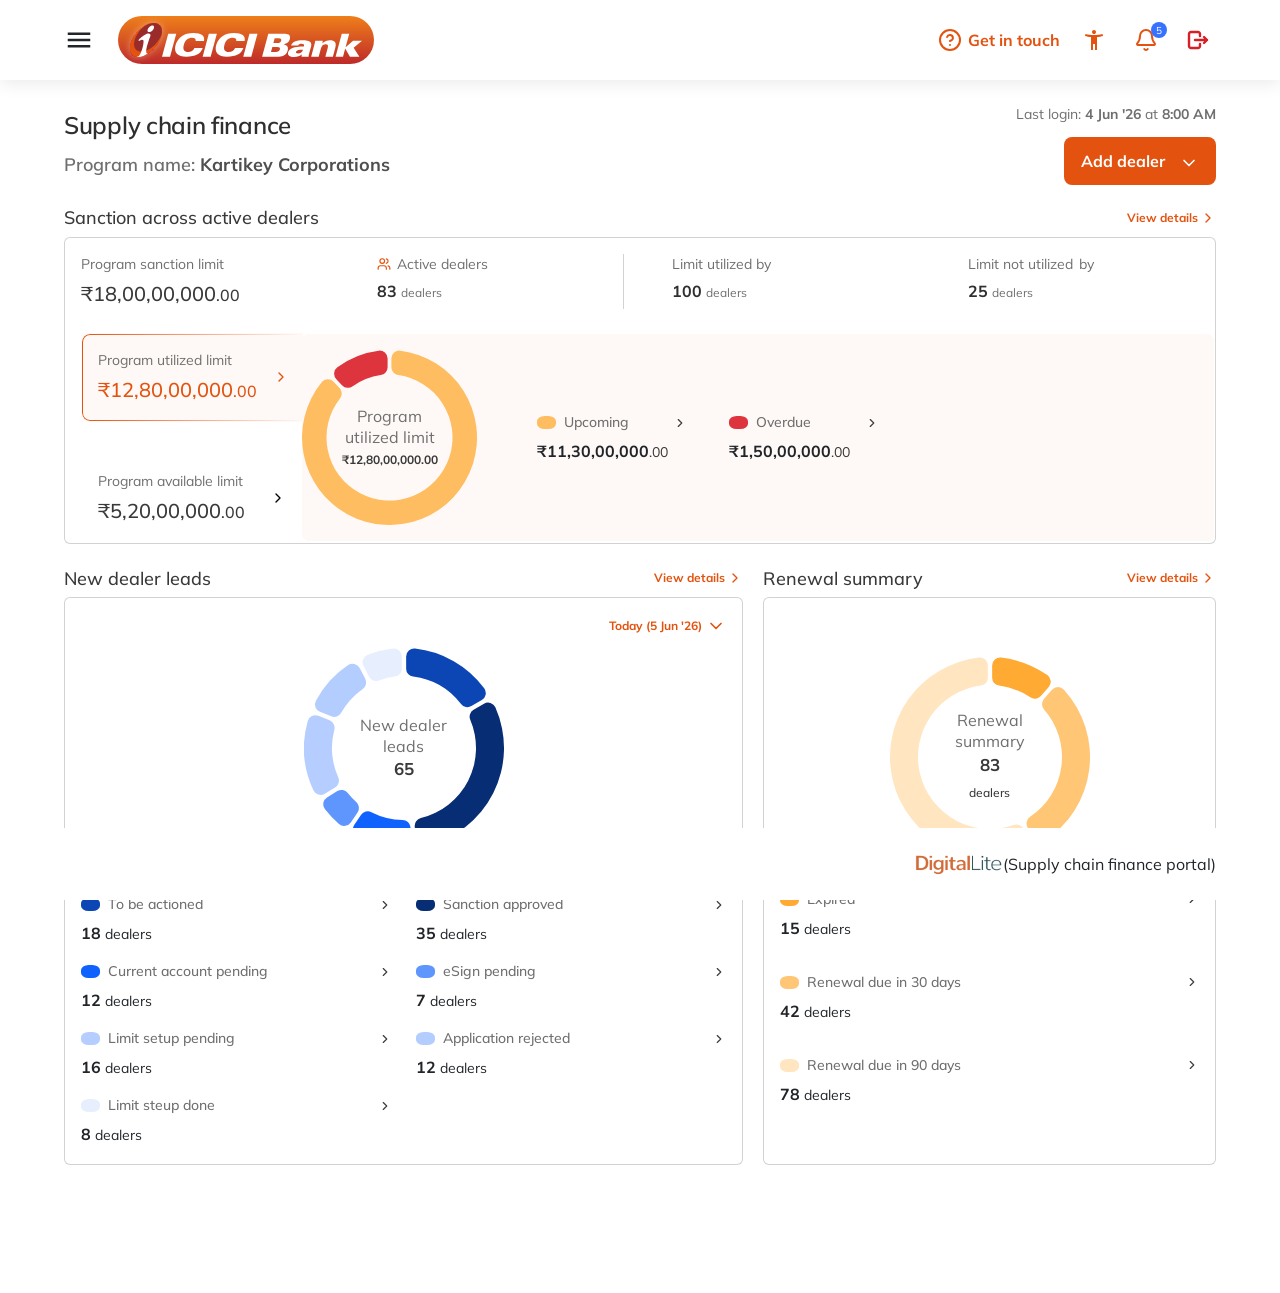
==== commit 2f296d86: "working on HC & Material icon" ====
--- a/src/dashboard/dashboard.html
+++ b/src/dashboard/dashboard.html
@@ -293,7 +293,7 @@
           >
             <div class="custom-modal profile-modal">
               <button class="modal-close-btn" data-close-modal>
-                <span class="material-icons">close</span>
+                <span class="material-symbols-outlined">close</span>
               </button>
 
               <h2 class="modal-title">Profile details</h2>
@@ -411,6 +411,7 @@
                   Last login: <span>4 Jun '26</span> at <span>8:00 AM</span>
                 </div>
 
+                <!-- Add delaer btn wrapper -->
                 <div class="add-dealer-wrapper" data-add-dealer></div>
               </div>
             </div>
@@ -630,20 +631,15 @@
 
             <div class="new-dealer-date">
               Today (5 Jun '26)
-              <span class="new-dealer-chevron">⌄</span>
-            </div>
-
-            <div class="new-dealer-add-wrapper add-dealer-wrapper">
-              <button type="button" class="orange-btn" id="newDealerAddBtn">
-                Add dealer
-                <i data-lucide="chevron-down"></i>
-              </button>
-
-              <div class="add-dealer-menu" id="newDealerAddMenu">
-                <div class="menu-item">Add single dealer</div>
-                <div class="menu-item">Bulk upload dealers</div>
-              </div>
-            </div>
+              <span class="new-dealer-chevron material-symbols-outlined"
+                >keyboard_arrow_down</span
+              >
+            </div>
+
+            <div
+              class="new-dealer-add-wrapper add-dealer-wrapper"
+              data-add-dealer
+            ></div>
           </div>
 
           <!-- FILTER / TOOLBAR -->
@@ -676,6 +672,9 @@
                   id="viewMoreBtn"
                 >
                   View more
+                  <i class="material-symbols-outlined view-more-icon"
+                    >keyboard_arrow_down</i
+                  >
                 </button>
                 <div class="view-more-menu" id="viewMoreMenu">
                   <button type="button" data-filter="current-account">
@@ -734,17 +733,23 @@
                   class="view-switch-btn active"
                   data-view="list"
                   data-tooltip="Switch to new list view"
-                ></button>
+                >
+                  <i class="material-symbols-outlined">format_list_bulleted</i>
+                </button>
                 <button
                   type="button"
                   class="view-switch-btn"
                   data-view="grid"
                   data-tooltip="Switch to old table view"
-                ></button>
+                >
+                  <i class="material-symbols-outlined">grid_view</i>
+                </button>
               </div>
 
               <div class="dealer-search-box">
-                <span class="dealer-search-icon">⌕</span>
+                <span class="dealer-search-icon material-symbols-outlined"
+                  >search</span
+                >
 
                 <input
                   type="text"
@@ -758,9 +763,12 @@
                 class="dealer-action-icon"
                 id="leadBulkDeleteBtn"
                 title="Delete"
-              ></button>
+              >
+                <i class="material-symbols-outlined">delete</i>
+              </button>
 
               <button type="button" class="dealer-share-btn">
+                <i class="material-symbols-outlined">mail</i>
                 <span>Share via mail</span>
               </button>
 
@@ -769,6 +777,7 @@
                 class="dealer-filters-btn"
                 id="dealerFiltersBtn"
               >
+                <i class="material-symbols-outlined">filter_list</i>
                 <span>Filters</span>
               </button>
             </div>
@@ -850,9 +859,24 @@
                   </td>
                   <td>
                     <div class="dealer-contact">
-                      <span> +91 9836273854 </span>
-
-                      <small> harish@zenith.com </small>
+                      <div class="dealer-contact-item">
+                        <span
+                          class="material-symbols-outlined nd-icon nd-icon--sm"
+                          >call</span
+                        >
+                        <span class="dealer-contact-text">+91 9836273854</span>
+                      </div>
+                      <div
+                        class="dealer-contact-item dealer-contact-item--email"
+                      >
+                        <span
+                          class="material-symbols-outlined nd-icon nd-icon--sm"
+                          >mail</span
+                        >
+                        <span class="dealer-contact-text"
+                          >harish@zenith.com</span
+                        >
+                      </div>
                     </div>
                   </td>
 
@@ -873,17 +897,33 @@
                   <td>
                     <span class="dealer-status actioned">
                       To be actioned
-                      <small>ⓘ</small>
+                      <small
+                        ><span class="material-symbols-outlined"
+                          >info</span
+                        ></small
+                      >
                     </span>
                   </td>
 
                   <td>
                     <div class="dealer-row-actions">
-                      <button type="button" title="Edit">✎</button>
-
-                      <button type="button" title="Delete">♧</button>
-
-                      <button type="button" class="dealer-expand-btn">⌄</button>
+                      <button type="button" title="Edit">
+                        <span
+                          class="material-symbols-outlined nd-icon nd-icon--orange"
+                          >edit</span
+                        >
+                      </button>
+                      <button type="button" title="Delete">
+                        <span
+                          class="material-symbols-outlined nd-icon nd-icon--orange"
+                          >delete</span
+                        >
+                      </button>
+                      <button type="button" class="dealer-expand-btn">
+                        <span class="material-symbols-outlined nd-icon"
+                          >keyboard_arrow_down</span
+                        >
+                      </button>
                     </div>
                   </td>
                 </tr>
@@ -914,9 +954,24 @@
 
                   <td>
                     <div class="dealer-contact">
-                      <span> +91 9836273854 </span>
-
-                      <small> shivam@chauhan.com </small>
+                      <div class="dealer-contact-item">
+                        <span
+                          class="material-symbols-outlined nd-icon nd-icon--sm"
+                          >call</span
+                        >
+                        <span class="dealer-contact-text">+91 9836273854</span>
+                      </div>
+                      <div
+                        class="dealer-contact-item dealer-contact-item--email"
+                      >
+                        <span
+                          class="material-symbols-outlined nd-icon nd-icon--sm"
+                          >mail</span
+                        >
+                        <span class="dealer-contact-text"
+                          >shivam@chauhan.com</span
+                        >
+                      </div>
                     </div>
                   </td>
 
@@ -937,16 +992,33 @@
                   <td>
                     <span class="dealer-status sanctioned">
                       Sanctioned
-                      <small>ⓘ</small>
+                      <small
+                        ><span class="material-symbols-outlined"
+                          >info</span
+                        ></small
+                      >
                     </span>
                   </td>
 
                   <td>
                     <div class="dealer-row-actions">
-                      <button type="button">✎</button>
-                      <button type="button"></button>
-
-                      <button type="button" class="dealer-expand-btn">⌄</button>
+                      <button type="button" title="Edit">
+                        <span
+                          class="material-symbols-outlined nd-icon nd-icon--orange"
+                          >edit</span
+                        >
+                      </button>
+                      <button type="button" title="Delete">
+                        <span
+                          class="material-symbols-outlined nd-icon nd-icon--orange"
+                          >delete</span
+                        >
+                      </button>
+                      <button type="button" class="dealer-expand-btn">
+                        <span class="material-symbols-outlined nd-icon"
+                          >keyboard_arrow_down</span
+                        >
+                      </button>
                     </div>
                   </td>
                 </tr>
@@ -977,9 +1049,24 @@
 
                   <td>
                     <div class="dealer-contact">
-                      <span> +91 9836273854 </span>
-
-                      <small> aryan@polychemical.com </small>
+                      <div class="dealer-contact-item">
+                        <span
+                          class="material-symbols-outlined nd-icon nd-icon--sm"
+                          >call</span
+                        >
+                        <span class="dealer-contact-text">+91 9836273854</span>
+                      </div>
+                      <div
+                        class="dealer-contact-item dealer-contact-item--email"
+                      >
+                        <span
+                          class="material-symbols-outlined nd-icon nd-icon--sm"
+                          >mail</span
+                        >
+                        <span class="dealer-contact-text"
+                          >aryan@polychemical.com</span
+                        >
+                      </div>
                     </div>
                   </td>
 
@@ -1000,16 +1087,33 @@
                   <td>
                     <span class="dealer-status rejected">
                       Rejected
-                      <small>ⓘ</small>
+                      <small
+                        ><span class="material-symbols-outlined"
+                          >info</span
+                        ></small
+                      >
                     </span>
                   </td>
 
                   <td>
                     <div class="dealer-row-actions">
-                      <button type="button">✎</button>
-                      <button type="button"></button>
-
-                      <button type="button" class="dealer-expand-btn">⌄</button>
+                      <button type="button" title="Edit">
+                        <span
+                          class="material-symbols-outlined nd-icon nd-icon--orange"
+                          >edit</span
+                        >
+                      </button>
+                      <button type="button" title="Delete">
+                        <span
+                          class="material-symbols-outlined nd-icon nd-icon--orange"
+                          >delete</span
+                        >
+                      </button>
+                      <button type="button" class="dealer-expand-btn">
+                        <span class="material-symbols-outlined nd-icon"
+                          >keyboard_arrow_down</span
+                        >
+                      </button>
                     </div>
                   </td>
                 </tr>
@@ -1040,9 +1144,24 @@
 
                   <td>
                     <div class="dealer-contact">
-                      <span> +91 9836273854 </span>
-
-                      <small> shivansh@techglobal.com </small>
+                      <div class="dealer-contact-item">
+                        <span
+                          class="material-symbols-outlined nd-icon nd-icon--sm"
+                          >call</span
+                        >
+                        <span class="dealer-contact-text">+91 9836273854</span>
+                      </div>
+                      <div
+                        class="dealer-contact-item dealer-contact-item--email"
+                      >
+                        <span
+                          class="material-symbols-outlined nd-icon nd-icon--sm"
+                          >mail</span
+                        >
+                        <span class="dealer-contact-text"
+                          >shivansh@techglobal.com</span
+                        >
+                      </div>
                     </div>
                   </td>
 
@@ -1063,16 +1182,33 @@
                   <td>
                     <span class="dealer-status sanctioned">
                       Sanctioned
-                      <small>ⓘ</small>
+                      <small
+                        ><span class="material-symbols-outlined"
+                          >info</span
+                        ></small
+                      >
                     </span>
                   </td>
 
                   <td>
                     <div class="dealer-row-actions">
-                      <button type="button">✎</button>
-                      <button type="button"></button>
-
-                      <button type="button" class="dealer-expand-btn">⌄</button>
+                      <button type="button" title="Edit">
+                        <span
+                          class="material-symbols-outlined nd-icon nd-icon--orange"
+                          >edit</span
+                        >
+                      </button>
+                      <button type="button" title="Delete">
+                        <span
+                          class="material-symbols-outlined nd-icon nd-icon--orange"
+                          >delete</span
+                        >
+                      </button>
+                      <button type="button" class="dealer-expand-btn">
+                        <span class="material-symbols-outlined nd-icon"
+                          >keyboard_arrow_down</span
+                        >
+                      </button>
                     </div>
                   </td>
                 </tr>
@@ -1103,9 +1239,24 @@
 
                   <td>
                     <div class="dealer-contact">
-                      <span> +91 9836273854 </span>
-
-                      <small> Nishant@tradergroups.com </small>
+                      <div class="dealer-contact-item">
+                        <span
+                          class="material-symbols-outlined nd-icon nd-icon--sm"
+                          >call</span
+                        >
+                        <span class="dealer-contact-text">+91 9836273854</span>
+                      </div>
+                      <div
+                        class="dealer-contact-item dealer-contact-item--email"
+                      >
+                        <span
+                          class="material-symbols-outlined nd-icon nd-icon--sm"
+                          >mail</span
+                        >
+                        <span class="dealer-contact-text"
+                          >Nishant@tradergroups.com</span
+                        >
+                      </div>
                     </div>
                   </td>
 
@@ -1126,16 +1277,33 @@
                   <td>
                     <span class="dealer-status sanctioned">
                       Sanctioned
-                      <small>ⓘ</small>
+                      <small
+                        ><span class="material-symbols-outlined"
+                          >info</span
+                        ></small
+                      >
                     </span>
                   </td>
 
                   <td>
                     <div class="dealer-row-actions">
-                      <button type="button">✎</button>
-                      <button type="button"></button>
-
-                      <button type="button" class="dealer-expand-btn">⌄</button>
+                      <button type="button" title="Edit">
+                        <span
+                          class="material-symbols-outlined nd-icon nd-icon--orange"
+                          >edit</span
+                        >
+                      </button>
+                      <button type="button" title="Delete">
+                        <span
+                          class="material-symbols-outlined nd-icon nd-icon--orange"
+                          >delete</span
+                        >
+                      </button>
+                      <button type="button" class="dealer-expand-btn">
+                        <span class="material-symbols-outlined nd-icon"
+                          >keyboard_arrow_down</span
+                        >
+                      </button>
                     </div>
                   </td>
                 </tr>
@@ -1202,8 +1370,22 @@
 
                   <td>
                     <div class="table-action">
-                      <button type="button" class="table-edit-btn"></button>
-                      <button type="button" class="table-delete-btn"></button>
+                      <button type="button" class="table-edit-btn" title="Edit">
+                        <span
+                          class="material-symbols-outlined nd-icon nd-icon--orange"
+                          >edit</span
+                        >
+                      </button>
+                      <button
+                        type="button"
+                        class="table-delete-btn"
+                        title="Delete"
+                      >
+                        <span
+                          class="material-symbols-outlined nd-icon nd-icon--orange"
+                          >delete</span
+                        >
+                      </button>
                     </div>
                   </td>
 
@@ -1212,7 +1394,11 @@
                   <td>
                     <span class="table-status actioned">
                       To be actioned
-                      <small>i</small>
+                      <small
+                        ><span class="material-symbols-outlined"
+                          >info</span
+                        ></small
+                      >
                     </span>
                   </td>
 
@@ -1249,8 +1435,22 @@
 
                   <td>
                     <div class="table-action">
-                      <button type="button" class="table-edit-btn"></button>
-                      <button type="button" class="table-delete-btn"></button>
+                      <button type="button" class="table-edit-btn" title="Edit">
+                        <span
+                          class="material-symbols-outlined nd-icon nd-icon--orange"
+                          >edit</span
+                        >
+                      </button>
+                      <button
+                        type="button"
+                        class="table-delete-btn"
+                        title="Delete"
+                      >
+                        <span
+                          class="material-symbols-outlined nd-icon nd-icon--orange"
+                          >delete</span
+                        >
+                      </button>
                     </div>
                   </td>
 
@@ -1259,7 +1459,11 @@
                   <td>
                     <span class="table-status actioned">
                       To be actioned
-                      <small>i</small>
+                      <small
+                        ><span class="material-symbols-outlined"
+                          >info</span
+                        ></small
+                      >
                     </span>
                   </td>
 
@@ -1296,8 +1500,22 @@
 
                   <td>
                     <div class="table-action">
-                      <button type="button" class="table-edit-btn"></button>
-                      <button type="button" class="table-delete-btn"></button>
+                      <button type="button" class="table-edit-btn" title="Edit">
+                        <span
+                          class="material-symbols-outlined nd-icon nd-icon--orange"
+                          >edit</span
+                        >
+                      </button>
+                      <button
+                        type="button"
+                        class="table-delete-btn"
+                        title="Delete"
+                      >
+                        <span
+                          class="material-symbols-outlined nd-icon nd-icon--orange"
+                          >delete</span
+                        >
+                      </button>
                     </div>
                   </td>
 
@@ -1306,7 +1524,11 @@
                   <td>
                     <span class="table-status sanctioned">
                       Sanctioned
-                      <small>i</small>
+                      <small
+                        ><span class="material-symbols-outlined"
+                          >info</span
+                        ></small
+                      >
                     </span>
                   </td>
 
@@ -1343,8 +1565,22 @@
 
                   <td>
                     <div class="table-action">
-                      <button type="button" class="table-edit-btn"></button>
-                      <button type="button" class="table-delete-btn"></button>
+                      <button type="button" class="table-edit-btn" title="Edit">
+                        <span
+                          class="material-symbols-outlined nd-icon nd-icon--orange"
+                          >edit</span
+                        >
+                      </button>
+                      <button
+                        type="button"
+                        class="table-delete-btn"
+                        title="Delete"
+                      >
+                        <span
+                          class="material-symbols-outlined nd-icon nd-icon--orange"
+                          >delete</span
+                        >
+                      </button>
                     </div>
                   </td>
 
@@ -1353,7 +1589,11 @@
                   <td>
                     <span class="table-status rejected">
                       Rejected
-                      <small>i</small>
+                      <small
+                        ><span class="material-symbols-outlined"
+                          >info</span
+                        ></small
+                      >
                     </span>
                   </td>
 
@@ -1390,8 +1630,22 @@
 
                   <td>
                     <div class="table-action">
-                      <button type="button" class="table-edit-btn"></button>
-                      <button type="button" class="table-delete-btn"></button>
+                      <button type="button" class="table-edit-btn" title="Edit">
+                        <span
+                          class="material-symbols-outlined nd-icon nd-icon--orange"
+                          >edit</span
+                        >
+                      </button>
+                      <button
+                        type="button"
+                        class="table-delete-btn"
+                        title="Delete"
+                      >
+                        <span
+                          class="material-symbols-outlined nd-icon nd-icon--orange"
+                          >delete</span
+                        >
+                      </button>
                     </div>
                   </td>
 
@@ -1400,7 +1654,11 @@
                   <td>
                     <span class="table-status sanctioned">
                       Sanctioned
-                      <small>i</small>
+                      <small
+                        ><span class="material-symbols-outlined"
+                          >info</span
+                        ></small
+                      >
                     </span>
                   </td>
 
@@ -1437,8 +1695,22 @@
 
                   <td>
                     <div class="table-action">
-                      <button type="button" class="table-edit-btn"></button>
-                      <button type="button" class="table-delete-btn"></button>
+                      <button type="button" class="table-edit-btn" title="Edit">
+                        <span
+                          class="material-symbols-outlined nd-icon nd-icon--orange"
+                          >edit</span
+                        >
+                      </button>
+                      <button
+                        type="button"
+                        class="table-delete-btn"
+                        title="Delete"
+                      >
+                        <span
+                          class="material-symbols-outlined nd-icon nd-icon--orange"
+                          >delete</span
+                        >
+                      </button>
                     </div>
                   </td>
 
@@ -1447,7 +1719,11 @@
                   <td>
                     <span class="table-status sanctioned">
                       Sanctioned
-                      <small>i</small>
+                      <small
+                        ><span class="material-symbols-outlined"
+                          >info</span
+                        ></small
+                      >
                     </span>
                   </td>
 
@@ -1484,8 +1760,22 @@
 
                   <td>
                     <div class="table-action">
-                      <button type="button" class="table-edit-btn"></button>
-                      <button type="button" class="table-delete-btn"></button>
+                      <button type="button" class="table-edit-btn" title="Edit">
+                        <span
+                          class="material-symbols-outlined nd-icon nd-icon--orange"
+                          >edit</span
+                        >
+                      </button>
+                      <button
+                        type="button"
+                        class="table-delete-btn"
+                        title="Delete"
+                      >
+                        <span
+                          class="material-symbols-outlined nd-icon nd-icon--orange"
+                          >delete</span
+                        >
+                      </button>
                     </div>
                   </td>
 
@@ -1494,7 +1784,11 @@
                   <td>
                     <span class="table-status rejected">
                       Rejected
-                      <small>i</small>
+                      <small
+                        ><span class="material-symbols-outlined"
+                          >info</span
+                        ></small
+                      >
                     </span>
                   </td>
 
@@ -1531,8 +1825,22 @@
 
                   <td>
                     <div class="table-action">
-                      <button type="button" class="table-edit-btn"></button>
-                      <button type="button" class="table-delete-btn"></button>
+                      <button type="button" class="table-edit-btn" title="Edit">
+                        <span
+                          class="material-symbols-outlined nd-icon nd-icon--orange"
+                          >edit</span
+                        >
+                      </button>
+                      <button
+                        type="button"
+                        class="table-delete-btn"
+                        title="Delete"
+                      >
+                        <span
+                          class="material-symbols-outlined nd-icon nd-icon--orange"
+                          >delete</span
+                        >
+                      </button>
                     </div>
                   </td>
 
@@ -1541,7 +1849,11 @@
                   <td>
                     <span class="table-status sanctioned">
                       Sanctioned
-                      <small>i</small>
+                      <small
+                        ><span class="material-symbols-outlined"
+                          >info</span
+                        ></small
+                      >
                     </span>
                   </td>
 
@@ -1570,7 +1882,7 @@
                   class="dealer-filters-close"
                   id="dealerFiltersClose"
                 >
-                  ×
+                  <span class="material-symbols-outlined">close</span>
                 </button>
               </div>
               <div class="dealer-filters-body">
@@ -1584,7 +1896,9 @@
                           id="firmSearchInput"
                           placeholder="Search or select firm, code, PAN"
                         />
-                        <span>⌄</span>
+                        <span class="material-symbols-outlined"
+                          >keyboard_arrow_down</span
+                        >
                       </div>
                       <div class="dealer-filter-dropdown-panel"></div>
                     </div>
@@ -1593,7 +1907,8 @@
                     <label>Loan offer</label>
                     <div class="dealer-filter-range">
                       <div class="dealer-filter-range-input">
-                        <span>₹</span
+                        <span class="material-symbols-outlined"
+                          >currency_rupee</span
                         ><input
                           type="number"
                           id="loanOfferFrom"
@@ -1602,7 +1917,8 @@
                       </div>
                       <span class="dealer-filter-range-to">to</span>
                       <div class="dealer-filter-range-input">
-                        <span>₹</span
+                        <span class="material-symbols-outlined"
+                          >currency_rupee</span
                         ><input
                           type="number"
                           id="loanOfferTo"
@@ -1617,7 +1933,10 @@
                     <label>Lead type</label>
                     <div class="dealer-filter-dropdown" id="leadTypeDropdown">
                       <button type="button" class="dealer-filter-dropdown-btn">
-                        All <span>⌄</span>
+                        All
+                        <span class="material-symbols-outlined"
+                          >keyboard_arrow_down</span
+                        >
                       </button>
                       <div class="dealer-filter-dropdown-panel">
                         <label
@@ -1638,7 +1957,10 @@
                     <label>Uploaded by</label>
                     <div class="dealer-filter-dropdown" id="uploadedByDropdown">
                       <button type="button" class="dealer-filter-dropdown-btn">
-                        All <span>⌄</span>
+                        All
+                        <span class="material-symbols-outlined"
+                          >keyboard_arrow_down</span
+                        >
                       </button>
                       <div class="dealer-filter-dropdown-panel">
                         <label
@@ -1814,7 +2136,7 @@
                   id="deleteLeadClose"
                   aria-label="Close"
                 >
-                  ×
+                  <span class="material-symbols-outlined">close</span>
                 </button>
               </div>
 
@@ -1879,17 +2201,10 @@
 
             <div class="new-dealer-tab-spacer"></div>
 
-            <div class="new-dealer-add-wrapper add-dealer-wrapper">
-              <button type="button" class="orange-btn" id="txnAddDealerBtn">
-                Add dealer
-                <i data-lucide="chevron-down"></i>
-              </button>
-
-              <div class="add-dealer-menu" id="txnAddDealerMenu">
-                <div class="menu-item">Add single dealer</div>
-                <div class="menu-item">Bulk upload dealers</div>
-              </div>
-            </div>
+            <div
+              class="new-dealer-add-wrapper add-dealer-wrapper"
+              data-add-dealer
+            ></div>
           </div>
 
           <!-- TOOLBAR -->
@@ -1935,16 +2250,22 @@
                   class="view-switch-btn active"
                   data-view="list"
                   data-tooltip="Switch to new list view"
-                ></button>
+                >
+                  <i class="material-symbols-outlined">format_list_bulleted</i>
+                </button>
                 <button
                   type="button"
                   class="view-switch-btn"
                   data-view="grid"
                   data-tooltip="Switch to old table view"
-                ></button>
+                >
+                  <i class="material-symbols-outlined">grid_view</i>
+                </button>
               </div>
               <div class="dealer-search-box">
-                <span class="dealer-search-icon">⌕</span>
+                <span class="dealer-search-icon material-symbols-outlined"
+                  >search</span
+                >
                 <input
                   type="text"
                   id="txnSearchInput"
@@ -1952,13 +2273,16 @@
                 />
               </div>
               <button type="button" class="dealer-share-btn">
+                <i class="material-symbols-outlined">mail</i>
                 <span>Share via mail</span>
               </button>
+
               <button
                 type="button"
                 class="dealer-filters-btn"
                 id="txnFiltersBtn"
               >
+                <i class="material-symbols-outlined">filter_list</i>
                 <span>Filters</span>
               </button>
             </div>
@@ -2022,9 +2346,10 @@
                     <div class="dealer-th-inner">
                       <div>Days to get<br />in overdue</div>
                       <span
-                        class="info-dot"
+                        class="info-dot material-symbols-outlined"
                         data-tooltip="Excluding cure days"
-                      ></span>
+                        >info</span
+                      >
                     </div>
                   </th>
                   <th></th>
@@ -2051,9 +2376,10 @@
                     <div class="dealer-th-inner">
                       <div>Days to get in overdue</div>
                       <span
-                        class="info-dot"
+                        class="info-dot material-symbols-outlined"
                         data-tooltip="Excluding cure days"
-                      ></span>
+                        >info</span
+                      >
                     </div>
                   </th>
                   <th>SCF limit account</th>
@@ -2106,7 +2432,7 @@
 
           <!-- TRANSACTION FILTERS MODAL -->
           <div class="dealer-filters-overlay" id="txnFiltersOverlay">
-            <div class="dealer-filters-modal">
+            <div class="dealer-filters-modal txn-filters-modal">
               <div class="dealer-filters-header">
                 <h2>Transaction dashboard filters</h2>
                 <button
@@ -2114,7 +2440,7 @@
                   class="dealer-filters-close"
                   id="txnFiltersClose"
                 >
-                  ×
+                  <span class="material-symbols-outlined">close</span>
                 </button>
               </div>
 
@@ -2148,7 +2474,10 @@
                     <label>Firm</label>
                     <div class="dealer-filter-dropdown" id="txnFirmDropdown">
                       <button type="button" class="dealer-filter-dropdown-btn">
-                        Search or select firm, code, PAN <span>⌄</span>
+                        Search or select firm, code, PAN
+                        <span class="material-symbols-outlined"
+                          >keyboard_arrow_down</span
+                        >
                       </button>
                       <div class="dealer-filter-dropdown-panel"></div>
                     </div>
@@ -2157,7 +2486,8 @@
                     <label>Sanction limit</label>
                     <div class="dealer-filter-range">
                       <div class="dealer-filter-range-input">
-                        <span>₹</span
+                        <span class="material-symbols-outlined"
+                          >currency_rupee</span
                         ><input
                           type="text"
                           inputmode="decimal"
@@ -2168,7 +2498,8 @@
                       </div>
                       <span class="dealer-filter-range-to">to</span>
                       <div class="dealer-filter-range-input">
-                        <span>₹</span
+                        <span class="material-symbols-outlined"
+                          >currency_rupee</span
                         ><input
                           type="text"
                           inputmode="decimal"
@@ -2239,6 +2570,9 @@
                         id="txnDateFrom"
                       >
                         <span>Select date</span>
+                        <span class="material-symbols-outlined"
+                          >calendar_today</span
+                        >
                       </button>
                       <span class="dealer-filter-range-to">to</span>
                       <button
@@ -2247,6 +2581,9 @@
                         id="txnDateTo"
                       >
                         <span>Select date</span>
+                        <span class="material-symbols-outlined"
+                          >calendar_today</span
+                        >
                       </button>
                     </div>
                   </div>
@@ -2261,7 +2598,8 @@
                     <label>Overdue amount</label>
                     <div class="dealer-filter-range">
                       <div class="dealer-filter-range-input">
-                        <span>₹</span
+                        <span class="material-symbols-outlined"
+                          >currency_rupee</span
                         ><input
                           type="text"
                           inputmode="decimal"
@@ -2272,7 +2610,8 @@
                       </div>
                       <span class="dealer-filter-range-to">to</span>
                       <div class="dealer-filter-range-input">
-                        <span>₹</span
+                        <span class="material-symbols-outlined"
+                          >currency_rupee</span
                         ><input
                           type="text"
                           inputmode="decimal"
@@ -2284,6 +2623,7 @@
                     </div>
                     <small class="filter-error" id="txnOverdueError"></small>
                   </div>
+                  <div class="dealer-filter-field"></div>
                 </div>
               </div>
 
@@ -2346,17 +2686,10 @@
 
             <div class="new-dealer-tab-spacer"></div>
 
-            <div class="new-dealer-add-wrapper add-dealer-wrapper">
-              <button type="button" class="orange-btn" id="renewalAddDealerBtn">
-                Add dealer
-                <i data-lucide="chevron-down"></i>
-              </button>
-
-              <div class="add-dealer-menu" id="renewalAddDealerMenu">
-                <div class="menu-item">Add single dealer</div>
-                <div class="menu-item">Bulk upload dealers</div>
-              </div>
-            </div>
+            <div
+              class="new-dealer-add-wrapper add-dealer-wrapper"
+              data-add-dealer
+            ></div>
           </div>
 
           <div class="new-dealer-toolbar">
@@ -2401,16 +2734,22 @@
                   class="view-switch-btn active"
                   data-view="list"
                   data-tooltip="Switch to new list view"
-                ></button>
+                >
+                  <i class="material-symbols-outlined">format_list_bulleted</i>
+                </button>
                 <button
                   type="button"
                   class="view-switch-btn"
                   data-view="grid"
                   data-tooltip="Switch to old table view"
-                ></button>
+                >
+                  <i class="material-symbols-outlined">grid_view</i>
+                </button>
               </div>
               <div class="dealer-search-box">
-                <span class="dealer-search-icon">⌕</span>
+                <span class="dealer-search-icon material-symbols-outlined"
+                  >search</span
+                >
                 <input
                   type="text"
                   id="renewalSearchInput"
@@ -2422,6 +2761,7 @@
                 class="dealer-filters-btn"
                 id="renewalFiltersBtn"
               >
+                <i class="material-symbols-outlined">filter_list</i>
                 <span>Filters</span>
               </button>
             </div>
@@ -2533,7 +2873,7 @@
               class="dealer-filters-close"
               id="renewalFiltersClose"
             >
-              ×
+              <span class="material-symbols-outlined">close</span>
             </button>
           </div>
 
@@ -2568,7 +2908,9 @@
                       id="renewalFirmSearchInput"
                       placeholder="Search or select firm, code, PAN"
                     />
-                    <span>⌄</span>
+                    <span class="material-symbols-outlined"
+                      >keyboard_arrow_down</span
+                    >
                   </div>
                   <div class="dealer-filter-dropdown-panel"></div>
                 </div>
@@ -2577,7 +2919,7 @@
                 <label>Sanction limit</label>
                 <div class="dealer-filter-range">
                   <div class="dealer-filter-range-input">
-                    <span>₹</span
+                    <span class="material-symbols-outlined">currency_rupee</span
                     ><input
                       type="text"
                       inputmode="decimal"
@@ -2588,7 +2930,7 @@
                   </div>
                   <span class="dealer-filter-range-to">to</span>
                   <div class="dealer-filter-range-input">
-                    <span>₹</span
+                    <span class="material-symbols-outlined">currency_rupee</span
                     ><input
                       type="text"
                       inputmode="decimal"
@@ -2610,7 +2952,10 @@
                   id="renewalUploadedByDropdown"
                 >
                   <button type="button" class="dealer-filter-dropdown-btn">
-                    All <span>⌄</span>
+                    All
+                    <span class="material-symbols-outlined"
+                      >keyboard_arrow_down</span
+                    >
                   </button>
                   <div class="dealer-filter-dropdown-panel">
                     <label
@@ -2687,6 +3032,7 @@
                   id="renewalDateFrom"
                 >
                   <span>Select date</span>
+                  <span class="material-symbols-outlined">calendar_today</span>
                 </button>
                 <span class="dealer-filter-range-to">to</span>
                 <button
@@ -2695,6 +3041,7 @@
                   id="renewalDateTo"
                 >
                   <span>Select date</span>
+                  <span class="material-symbols-outlined">calendar_today</span>
                 </button>
               </div>
             </div>
@@ -2730,7 +3077,7 @@
               <span id="tranchesCount" class="new-dealer-count orange">0</span>
             </h2>
             <button class="modal-close-btn" id="openTranchesClose">
-              <span class="material-icons">close</span>
+              <span class="material-symbols-outlined">close</span>
             </button>
           </div>
           <div class="tranches-scroll">
@@ -2792,7 +3139,7 @@
               id="shareMailClose"
               aria-label="Close"
             >
-              ×
+              <span class="material-symbols-outlined">close</span>
             </button>
           </div>
 
@@ -2813,7 +3160,11 @@
                   id="shareEmailToggle"
                   aria-label="Saved emails"
                 >
-                  <span class="share-select-chevron" aria-hidden="true"></span>
+                  <span
+                    class="share-select-chevron material-symbols-outlined"
+                    aria-hidden="true"
+                    >keyboard_arrow_down</span
+                  >
                 </button>
                 <div
                   class="share-select-panel"
@@ -2837,7 +3188,11 @@
                   aria-labelledby="shareBucketLabel"
                 >
                   <span class="share-select-text">Select bucketing</span>
-                  <span class="share-select-chevron" aria-hidden="true"></span>
+                  <span
+                    class="share-select-chevron material-symbols-outlined"
+                    aria-hidden="true"
+                    >keyboard_arrow_down</span
+                  >
                 </button>
                 <div
                   class="share-select-panel"
@@ -2918,27 +3273,21 @@
               id="uploadedDetailsClose"
               type="button"
             >
-              <span class="material-icons">close</span>
+              <span class="material-symbols-outlined">close</span>
             </button>
           </div>
 
           <div class="ud-body" id="uploadedDetailsBody"></div>
-
-          <div class="modal-footer-right">
-            <button
-              class="outline-orange-btn"
-              id="uploadedDetailsCloseBtn"
-              type="button"
-            >
-              Close
-            </button>
-          </div>
         </div>
       </div>
 
       <!-- TOAST  -->
       <div class="app-toast" id="appToast" role="status" aria-live="polite">
-        <span class="app-toast-icon" id="appToastIcon"></span>
+        <span class="app-toast-icon" id="appToastIcon">
+          <span class="material-symbols-outlined app-toast-glyph"
+            >check_circle</span
+          >
+        </span>
         <div class="app-toast-body">
           <span class="app-toast-text" id="appToastText"></span>
           <span class="app-toast-sub" id="appToastSub"></span>
@@ -3347,7 +3696,7 @@
     >
       <div class="custom-modal relationship-modal logout-modal">
         <button class="modal-close-btn" data-close-modal>
-          <span class="material-icons">close</span>
+          <span class="material-symbols-outlined">close</span>
         </button>
         <div class="d-flex gap-3">
           <div class="alert-icon-container">
@@ -3407,10 +3756,12 @@
 
         <div class="mobile-fix">
           <button class="modal-close-btn" id="modalCloseBtn">
-            <span class="material-icons">close</span>
+            <span class="material-symbols-outlined">close</span>
           </button>
 
-          <h2>Add dealer lead</h2>
+          <h2 data-renewal-text="Renew limit" data-enhance-text="Enhance limit">
+            Add dealer lead
+          </h2>
 
           <p class="subtitle">Details you need to fill:</p>
         </div>
@@ -3440,7 +3791,7 @@
                 <span class="material-symbols-outlined"> cards_stack </span>
               </div>
               <div>
-                PAN card
+                <span data-renewal-text="PAN number">PAN card</span>
                 <span class="firm">(firm)</span>
               </div>
             </span>
@@ -3471,17 +3822,72 @@
       <div class="custom-modal form-modal sanction-modal">
         <div class="sanction-header-div">
           <button class="modal-close-btn" id="modalStep3CloseBtn">
-            <span class="material-icons">close</span>
+            <span class="material-symbols-outlined">close</span>
           </button>
-          <h2>Add dealer lead</h2>
+          <h2 data-renewal-text="Renew limit" data-enhance-text="Enhance limit">
+            Add dealer lead
+          </h2>
         </div>
 
         <div class="stepScroll">
           <form id="addDealerLeadForm" novalidate>
+            <div class="form-section renewal-only">
+              <div class="renewal-summary-grid">
+                <div class="form-group">
+                  <small class="renewal-summary-label"
+                    >Dealer's firm name</small
+                  >
+                  <span
+                    class="renewal-summary-value"
+                    data-renewal-field="firm"
+                  ></span>
+                </div>
+                <div class="form-group">
+                  <small class="renewal-summary-label">Dealer code</small>
+                  <span
+                    class="renewal-summary-value"
+                    data-renewal-field="dealerCode"
+                  ></span>
+                </div>
+                <div class="form-group empty-group"></div>
+
+                <div class="form-group">
+                  <small class="renewal-summary-label">PAN</small>
+                  <span
+                    class="renewal-summary-value"
+                    data-renewal-field="pan"
+                  ></span>
+                </div>
+                <div class="form-group">
+                  <small class="renewal-summary-label">Constitution</small>
+                  <span
+                    class="renewal-summary-value"
+                    data-renewal-field="constitution"
+                  ></span>
+                </div>
+                <div class="form-group empty-group"></div>
+
+                <div class="form-group">
+                  <small class="renewal-summary-label">Address</small>
+                  <span
+                    class="renewal-summary-value"
+                    data-renewal-field="address"
+                  ></span>
+                </div>
+                <div class="form-group">
+                  <small class="renewal-summary-label">Account number</small>
+                  <span
+                    class="renewal-summary-value"
+                    data-renewal-field="accountNumber"
+                  ></span>
+                </div>
+                <div class="form-group empty-group"></div>
+              </div>
+            </div>
             <div class="form-section">
               <h3 class="section-title">Dealer details</h3>
               <div class="form-grid-3">
-                <div class="form-group">
+                <div class="form-group lead-only">
                   <label>Dealer's firm name</label>
                   <input type="text" id="firmName" placeholder="Enter name" />
                   <span class="error-msg" id="firmNameError"
@@ -3490,7 +3896,7 @@
                     name.</span
                   >
                 </div>
-                <div class="form-group">
+                <div class="form-group lead-only">
                   <label>Dealer code</label>
                   <input type="text" id="dealerCode" placeholder="Enter code" />
                   <span class="error-msg" id="dealerCodeError"
@@ -3498,9 +3904,9 @@
                     dealer code is invalid.</span
                   >
                 </div>
-                <div class="form-group empty-group"></div>
-
-                <div class="form-group">
+                <div class="form-group empty-group lead-only"></div>
+
+                <div class="form-group lead-only">
                   <label
                     >PAN
                     <span class="info-step-icon material-icons"
@@ -3519,7 +3925,7 @@
                     10-character alphanumeric identifier.</span
                   >
                 </div>
-                <div class="form-group">
+                <div class="form-group lead-only">
                   <label>Constitution</label>
                   <div
                     class="custom-select-wrapper"
@@ -3544,7 +3950,7 @@
                     select a constitution.
                   </span>
                 </div>
-                <div class="form-group empty-group"></div>
+                <div class="form-group empty-group lead-only"></div>
 
                 <div class="form-group">
                   <label>Mobile number</label>
@@ -3575,7 +3981,7 @@
                 </div>
                 <div class="form-group empty-group"></div>
 
-                <div class="form-group">
+                <div class="form-group lead-only">
                   <label>Address line 1</label>
                   <input
                     type="text"
@@ -3587,7 +3993,7 @@
                     enter a valid address.</span
                   >
                 </div>
-                <div class="form-group">
+                <div class="form-group lead-only">
                   <label
                     >Address line 2
                     <span class="optionsl-text">(Optional)</span></label
@@ -3598,9 +4004,9 @@
                     placeholder="Enter address"
                   />
                 </div>
-                <div class="form-group empty-group"></div>
-
-                <div class="form-group">
+                <div class="form-group empty-group lead-only"></div>
+
+                <div class="form-group lead-only">
                   <label
                     >Address line 3
                     <span class="optionsl-text">(Optional)</span></label
@@ -3611,7 +4017,7 @@
                     placeholder="Enter address"
                   />
                 </div>
-                <div class="form-group">
+                <div class="form-group lead-only">
                   <label>Pin code</label>
                   <input
                     type="text"
@@ -3625,9 +4031,9 @@
                     pin code.</span
                   >
                 </div>
-                <div class="form-group empty-group"></div>
-
-                <div class="form-group">
+                <div class="form-group empty-group lead-only"></div>
+
+                <div class="form-group lead-only">
                   <label>City</label>
                   <div class="custom-select-wrapper" id="cityCustomSelect">
                     <div class="custom-select-trigger">
@@ -3668,7 +4074,7 @@
                     name.</span
                   >
                 </div>
-                <div class="form-group empty-group"></div>
+                <div class="form-group empty-group lead-only"></div>
 
                 <div class="form-group">
                   <label
@@ -3677,15 +4083,15 @@
                   >
                   <input type="text" id="lastName" placeholder="Enter name" />
                 </div>
-                <div class="form-group empty-group"></div>
-                <div class="form-group empty-group"></div>
+                <div class="form-group empty-group lead-only"></div>
+                <div class="form-group empty-group lead-only"></div>
               </div>
             </div>
 
             <div class="form-section">
               <h3 class="section-title">Sales details</h3>
               <div class="form-grid-3">
-                <div class="form-group">
+                <div class="form-group lead-only">
                   <label>Sales type</label>
                   <div class="custom-select-wrapper" id="saleTypeCustomSelect">
                     <div class="custom-select-trigger">
@@ -3840,7 +4246,9 @@
                 <div class="form-group">
                   <label>Recommendation limit</label>
                   <div class="input-with-icon">
-                    <span class="currency-symbol">₹</span>
+                    <span class="currency-symbol material-symbols-outlined"
+                      >currency_rupee</span
+                    >
                     <input
                       type="text"
                       id="recommendationLimit"
@@ -3861,7 +4269,7 @@
                 </div>
                 <div class="form-group empty-group"></div>
 
-                <div class="form-group">
+                <div class="form-group lead-only">
                   <label>Instances of overdue (7D+)</label>
                   <input
                     type="text"
@@ -3874,7 +4282,7 @@
                     valid number of instances.</span
                   >
                 </div>
-                <div class="form-group">
+                <div class="form-group lead-only">
                   <label>Cheque returns (last 12M)</label>
                   <input
                     type="text"
@@ -3887,14 +4295,16 @@
                     number of cheque returns.</span
                   >
                 </div>
-                <div class="form-group empty-group"></div>
+                <div class="form-group empty-group lead-only"></div>
               </div>
             </div>
           </form>
         </div>
 
         <div class="modal-footer">
-          <button type="button" class="saveExitBtn active">Save & exit</button>
+          <button type="button" class="saveExitBtn active lead-only">
+            Save & exit
+          </button>
           <div class="footer-actions">
             <button class="outline-orange-btn" id="cancelStepBtn">Back</button>
             <button class="orange-btn" id="stepNextBtn">Proceed</button>
@@ -3908,7 +4318,7 @@
       <div class="custom-modal form-modal sanction-modal">
         <div class="review-header">
           <button class="modal-close-btn" id="modalReviewCloseBtn">
-            <span class="material-icons">close</span>
+            <span class="material-symbols-outlined">close</span>
           </button>
           <img src="../assets/image/dashboard/review.svg" alt="" class="img" />
           <div class="right-section-review">
@@ -3964,7 +4374,7 @@
             <div class="section-container">
               <h3 class="section-title">Sales details</h3>
               <div class="details-grid sales-top-grid">
-                <div class="detail-item">
+                <div class="detail-item lead-only">
                   <span class="detail-label">Sales type</span>
                   <span class="detail-value">Post</span>
                 </div>
@@ -3980,84 +4390,108 @@
                   <div class="month-item">
                     <span class="month-label">Jan '26</span>
                     <span class="month-value">
-                      <span class="currency-symbol">₹</span>
+                      <span class="currency-symbol material-symbols-outlined"
+                        >currency_rupee</span
+                      >
                       <span>59,21,493</span>
                     </span>
                   </div>
                   <div class="month-item">
                     <span class="month-label">Feb '26</span>
                     <span class="month-value">
-                      <span class="currency-symbol">₹</span>
+                      <span class="currency-symbol material-symbols-outlined"
+                        >currency_rupee</span
+                      >
                       <span>45,20,400</span>
                     </span>
                   </div>
                   <div class="month-item">
                     <span class="month-label">Mar '25</span>
                     <span class="month-value">
-                      <span class="currency-symbol">₹</span>
+                      <span class="currency-symbol material-symbols-outlined"
+                        >currency_rupee</span
+                      >
                       <span>52,14,250</span>
                     </span>
                   </div>
                   <div class="month-item">
                     <span class="month-label">Apr '25</span>
                     <span class="month-value">
-                      <span class="currency-symbol">₹</span>
+                      <span class="currency-symbol material-symbols-outlined"
+                        >currency_rupee</span
+                      >
                       <span>50,60,415</span>
                     </span>
                   </div>
                   <div class="month-item">
                     <span class="month-label">May '25</span>
                     <span class="month-value">
-                      <span class="currency-symbol">₹</span>
+                      <span class="currency-symbol material-symbols-outlined"
+                        >currency_rupee</span
+                      >
                       <span>54,17,500</span>
                     </span>
                   </div>
                   <div class="month-item">
                     <span class="month-label">Jun '25</span>
                     <span class="month-value">
-                      <span class="currency-symbol">₹</span>
+                      <span class="currency-symbol material-symbols-outlined"
+                        >currency_rupee</span
+                      >
                       <span>57,23,490</span>
                     </span>
                   </div>
                   <div class="month-item">
                     <span class="month-label">Jul '25</span>
                     <span class="month-value">
-                      <span class="currency-symbol">₹</span>
+                      <span class="currency-symbol material-symbols-outlined"
+                        >currency_rupee</span
+                      >
                       <span>57,23,490</span>
                     </span>
                   </div>
                   <div class="month-item">
                     <span class="month-label">Aug '25</span>
                     <span class="month-value">
-                      <span class="currency-symbol">₹</span>
+                      <span class="currency-symbol material-symbols-outlined"
+                        >currency_rupee</span
+                      >
                       <span>54,17,500</span>
                     </span>
                   </div>
                   <div class="month-item">
                     <span class="month-label">Sep '25</span>
                     <span class="month-value">
-                      <span class="currency-symbol">₹</span>
+                      <span class="currency-symbol material-symbols-outlined"
+                        >currency_rupee</span
+                      >
                       <span>45,20,400</span>
                     </span>
                   </div>
                   <div class="month-item">
                     <span class="month-label">Oct '25</span>
                     <span class="month-value">
-                      <span class="currency-symbol">₹</span>
+                      <span class="currency-symbol material-symbols-outlined"
+                        >currency_rupee</span
+                      >
                       <span>52,14,250</span>
                     </span>
                   </div>
                   <div class="month-item">
                     <span class="month-label">Nov '25</span>
                     <span class="month-value">
-                      <span class="currency-symbol">₹</span>
+                      <span class="currency-symbol material-symbols-outlined"
+                        >currency_rupee</span
+                      >
                       <span>50,60,415</span>
                     </span>
                   </div>
                   <div class="month-item">
                     <span class="month-label">Dec '25</span>
                     <span class="month-value">
-                      <span class="currency-symbol">₹</span>
+                      <span class="currency-symbol material-symbols-outlined"
+                        >currency_rupee</span
+                      >
                       <span>45,20,400</span>
                     </span>
                   </div>
@@ -4080,14 +4514,16 @@
                 <div class="detail-item">
                   <span class="detail-label">Recommendation limit</span>
                   <span class="detail-value bold"
-                    ><span>₹</span><span>3,00,00,000.00</span></span
+                    ><span class="material-symbols-outlined"
+                      >currency_rupee</span
+                    ><span>3,00,00,000.00</span></span
                   >
                 </div>
-                <div class="detail-item">
+                <div class="detail-item lead-only">
                   <span class="detail-label">Instances of overdue (7D+)</span>
                   <span class="detail-value bold">0</span>
                 </div>
-                <div class="detail-item">
+                <div class="detail-item lead-only">
                   <span class="detail-label">Cheque returns (last 12M)</span>
                   <span class="detail-value bold">1</span>
                 </div>
@@ -4114,7 +4550,7 @@
       <div class="custom-modal profile-modal check-eligibility-modal">
         <div class="eligibility-header">
           <button class="modal-close-btn" data-close-modal>
-            <span class="material-icons">close</span>
+            <span class="material-symbols-outlined">close</span>
           </button>
 
           <div class="alert-icon-container">
@@ -4125,8 +4561,19 @@
             </div>
           </div>
           <div>
-            <h2 class="modal-title">Dealer's eligibility status</h2>
-            <p>Verify the dealer’s eligibility status from the bank</p>
+            <h2
+              class="modal-title"
+              data-renewal-text="Dealer renewal's eligibility status"
+              data-enhance-text="Dealer's enhancement eligibility status"
+            >
+              Dealer's eligibility status
+            </h2>
+            <p
+              data-renewal-text="Verify the dealer renewal's eligibility status from the bank"
+              data-enhance-text="Verify the dealer's enhancement eligibility status from the bank"
+            >
+              Verify the dealer’s eligibility status from the bank
+            </p>
           </div>
         </div>
 
@@ -4140,7 +4587,8 @@
             <div class="detail-row">
               <span class="detail-label">PQ offer</span>
               <span class="detail-value">
-                <span>₹</span><span>3,00,00,000</span
+                <span class="material-symbols-outlined">currency_rupee</span
+                ><span>3,00,00,000</span
                 ><span class="decimal-point-value">.00</span>
               </span>
             </div>
@@ -4148,7 +4596,8 @@
             <div class="detail-row">
               <span class="detail-label">Recommendation limit</span>
               <span class="detail-value">
-                <span>₹</span><span>3,00,00,000</span
+                <span class="material-symbols-outlined">currency_rupee</span
+                ><span>3,00,00,000</span
                 ><span class="decimal-point-value">.00</span>
               </span>
             </div>
@@ -4200,7 +4649,7 @@
       <div class="custom-modal form-modal sanction-modal lead-success-modal">
         <div class="review-header">
           <button class="modal-close-btn" id="modalSuccessCloseBtn">
-            <span class="material-icons">close</span>
+            <span class="material-symbols-outlined">close</span>
           </button>
           <div class="alert-icon-container">
             <div class="alert-icon-outer"></div>
@@ -4210,7 +4659,13 @@
             </div>
           </div>
           <div class="right-section-review">
-            <p class="review-title2">Successfully added dealer</p>
+            <p
+              class="review-title2"
+              data-renewal-text="Successfully renewed"
+              data-enhance-text="Successfully enhanced"
+            >
+              Successfully added dealer
+            </p>
           </div>
         </div>
 
@@ -4225,7 +4680,8 @@
                 <div class="pq-info">
                   <p class="label">PQ offer</p>
                   <p class="value-title">
-                    <span>₹</span><span>3,00,00,000</span
+                    <span class="material-symbols-outlined">currency_rupee</span
+                    ><span>3,00,00,000</span
                     ><span class="decimal-point-value">.00</span>
                   </p>
                 </div>
@@ -4257,7 +4713,9 @@
                   <div class="info-block">
                     <p class="label">Recommendation limit</p>
                     <p class="value-text">
-                      <span>₹</span><span>3,00,00,000</span
+                      <span class="material-symbols-outlined"
+                        >currency_rupee</span
+                      ><span>3,00,00,000</span
                       ><span class="decimal-point-value">.00</span>
                     </p>
                   </div>
@@ -4265,7 +4723,7 @@
               </div>
             </div>
 
-            <button class="add-another-btn" id="addAnotherBtn">
+            <button class="add-another-btn lead-only" id="addAnotherBtn">
               <span class="plus-icon material-icons">add</span> Add another
               dealer
             </button>
@@ -4292,7 +4750,7 @@
       <div class="custom-modal form-modal sanction-modal">
         <div class="leads-top">
           <button class="modal-close-btn" id="leadTableCloseIcon">
-            <span class="material-icons">close</span>
+            <span class="material-symbols-outlined">close</span>
           </button>
           <h2 id="leadTitle">To be actioned</h2>
           <div id="leadCount" class="lead-count">18</div>
@@ -4355,7 +4813,7 @@
       </div>
     </div>
 
-    <!-- Bulk Upload modal -->
+        <!-- Bulk Upload modal -->
     <div id="bulkUploadModal" class="custom-modal-overlay logout-common-modal">
       <div class="custom-modal relationship-modal logout-modal">
         <button class="modal-close-btn" data-close-modal>
@@ -4431,9 +4889,11 @@
       </div>
     </div>
 
-    <!-- Bulk Upload Success modal -->
+    <!-- Bulk Upload Eligibility modal -->
     <div id="bulkUploadEligibilityModal" class="custom-modal-overlay">
-      <div class="custom-modal check-eligibility-modal">
+      <div
+        class="custom-modal check-eligibility-modal bulk-upload-eligibility-modal"
+      >
         <div class="eligibility-header">
           <div class="elibility-header-container">
             <button
@@ -4441,7 +4901,7 @@
               data-close-modal
               id="bulkUploadEligibilityCloseBtn"
             >
-              <span class="material-icons">close</span>
+              <span class="material-symbols-outlined">close</span>
             </button>
 
             <div class="alert-icon-container">
@@ -4483,7 +4943,9 @@
           </div>
         </div>
 
-        <div class="stepScroll modal-table-body"></div>
+        <div class="stepScroll modal-table-body">
+          <div class="bulk-eligibility-cards" id="bulkEligibilityCards"></div>
+        </div>
 
         <div class="modal-footer">
           <div class="footer-actions">
@@ -4498,7 +4960,7 @@
       <div class="custom-modal form-modal sanction-modal lead-success-modal">
         <div class="review-header">
           <button class="modal-close-btn" id="modalBulkUploadSuccessCloseBtn">
-            <span class="material-icons">close</span>
+            <span class="material-symbols-outlined">close</span>
           </button>
           <div class="alert-icon-container">
             <div class="alert-icon-outer"></div>
@@ -4591,7 +5053,7 @@
       </div>
     </div>
 
-    <!-- document overview modal -->
+    <!-- Document overview modal -->
     <div
       id="documentOverviewModal"
       class="custom-modal-overlay logout-common-modal"
@@ -4646,7 +5108,6 @@
     <!-- jQuery -->
     <script src="./dashboard.js"></script>
     <script src="./new-dealer.js"></script>
-    <!-- Need to be changed -->
     <script src="../assets/js/xlsx.full.min.js"></script>
     <script src="../assets/js/d3.min.js"></script>
   </body>
--- a/src/assets/css/global.css
+++ b/src/assets/css/global.css
@@ -1107,22 +1107,22 @@
 }
 
 #applyAccessibility.disabled {
-  background: #d2d2d2;
+  background: #d2d2d2 !important;
   color: #6f6f6f;
   cursor: not-allowed;
   border: 1px solid #d2d2d2;
 }
 
 #resetAccessibility.enabled {
-  color: #e3530f;
+  color: #e3530f !important;
   cursor: pointer;
-  border: 1px solid #e3530f;
+  border: 1px solid #e3530f !important;
 }
 
 #resetAccessibility.disabled {
-  color: #6f6f6f;
+  color: #6f6f6f !important;
   cursor: not-allowed;
-  border: 1px solid #d2d2d2;
+  border: 1px solid #d2d2d2 !important;
 }
 
 /* High Contrast Mode Styles */
@@ -1138,8 +1138,10 @@
 
 .high-contrast .bg-primary-gradient,
 .high-contrast .mobile-gradient-header {
-  background-color: inherit !important;
+  background: #121212 !important;
   background-image: none !important;
+  box-shadow: 0px 4px 16px 0px #00000014;
+  border: 1px solid #2a2a2a;
 }
 
 .high-contrast .blur-image {
@@ -1200,7 +1202,7 @@
   color: #666 !important;
 }
 
-.high-contrast .orange-btn {
+/* .high-contrast .orange-btn {
   background-color: #e3530f !important;
   color: #fff !important;
 }
@@ -1218,7 +1220,7 @@
 .high-contrast .outline-orange-btn:disabled {
   border-color: #9f9f9f !important;
   color: #9f9f9f !important;
-}
+} */
 
 .high-contrast .error-msg {
   color: #da1e28 !important;
@@ -1363,7 +1365,7 @@
   color: #fff !important;
 }
 
-.high-contrast .header-action-btn,
+.high-contrast .header-action-btn svg,
 .high-contrast .header-icon-btn svg,
 .high-contrast .chevron-icon,
 .high-contrast .download-link svg,
@@ -1480,7 +1482,8 @@
   border-top: 8px solid #e7efff !important;
 }
 
-.high-contrast .view-details-btn {
+.high-contrast .view-details-btn,
+.high-contrast .view-details {
   color: #e3530f !important;
 }
 
@@ -1561,9 +1564,7 @@
   background: #b00020 !important;
 }
 
-.high-contrast svg,
-.high-contrast .material-symbols-outlined,
-.high-contrast .pillis-container .material-icons {
+.high-contrast .stat-label .stat-icon {
   color: #e3530f !important;
 }
 
@@ -1758,8 +1759,7 @@
 }
 
 .high-contrast .language-selected,
-.high-contrast .language-options,
-.high-contrast .upload-drop-zone {
+.high-contrast .language-options {
   background: #fff !important;
   color: #000 !important;
 }
@@ -1922,6 +1922,81 @@
   height: 100px;
 }
 
+.high-contrast .two-col-row .saction-part .card,
+.high-contrast .two-col-row .renew-part .card,
+.high-contrast .Dashboard-page-section .card {
+  border: 1px solid #2a2a2a;
+  background: #1f1f1f !important;
+}
+
+.high-contrast .eligibility-header {
+  background: #1f1f1f !important;
+}
+
+.high-contrast .toggle-box.active::before {
+  background: linear-gradient(to right, #e3530f, #1f1f1f);
+}
+
+.high-contrast .donut-center {
+  width: 9%;
+}
+
+.high-contrast .sanction-donut-side {
+  border: 1px solid #5b3e31;
+}
+
+.high-contrast .dashboard-footer {
+  bottom: -3px;
+}
+
+.high-contrast .add-dealer-menu {
+  background: #1f1f1f !important;
+  border: 1px solid #2a2a2a;
+}
+
+.high-contrast .firm-title,
+.high-contrast .eligibility-header p {
+  color: #fff !important;
+}
+
+.high-contrast .bulk-eligibility-table tbody tr:nth-child(even),
+.high-contrast .dealer-card,
+.high-contrast .monthly-sales-box,
+.high-contrast .details-container,
+.high-contrast .review-block,
+.high-contrast .lead-table-body tr.lead-table-row.even-row {
+  background-color: #1f1f1f !important;
+}
+
+.high-contrast .bulk-eligibility-table .status-cell.status-accepted,
+.high-contrast .bulk-eligibility-table .status-cell.status-rejected {
+  background-color: #393939 !important;
+}
+
+.high-contrast .input-with-icon .currency-symbol,
+.high-contrast .input-wrapper .currency-symbol {
+  color: #000 !important;
+  background-color: #fff !important;
+}
+
+.high-contrast .outline-orange-btn {
+  color: #e3530f !important;
+}
+
+.high-contrast .lead-count {
+  color: #121212 !important;
+}
+
+.high-contrast .expanded-row td,
+.high-contrast .lead-table-body tr.lead-table-row.row-expanded {
+  background-color: #1f1f1f !important;
+}
+
+.high-contrast .rep-view-mode,
+.high-contrast .rep-edit-mode {
+  background-color: #2a2a2a !important;
+}
+
 @media (max-width: 767px) {
   .high-contrast .left-section {
     background-color: #000 !important;
@@ -1931,3 +2006,668 @@
     height: 90px;
   }
 }
+
+/* Raghav's high contrast */
+.high-contrast {
+  --hc-bg: #000;
+  --hc-surface: #1f1f1f;
+  --hc-grey: #2b2b2b;
+  --hc-border: #2a2a2a;
+  --hc-text: #fff;
+  --hc-muted: #c6c6c6;
+  --hc-accent: #e9530f;
+  --hc-chip-bg: #f1f1f1;
+  --hc-chip-text: #555;
+  --hc-input-bg: #fff;
+  --hc-input-text: #000;
+  --hc-disabled-bg: #d2d2d2;
+  --hc-disabled-text: #6f6f6f;
+  --hc-error: #ff8389;
+  --hc-menu-bg: #393939;
+  --hc-menu-hover: #4d4d4d;
+  --hc-menu-border: #5a5a5a;
+  --hc-mdd-bg: #393939;
+  --hc-mdd-text: #fff;
+  --hc-mdd-hover: #4d4d4d;
+  --hc-mdd-sub: #c6c6c6;
+}
+
+.high-contrast .new-dealer-page :focus-visible,
+.high-contrast .dealer-filters-overlay :focus-visible,
+.high-contrast .uploaded-details-overlay :focus-visible {
+  outline: 2px solid #fff !important;
+  outline-offset: 2px;
+}
+.high-contrast .view-more-menu button.is-selected {
+  color: #ffb08a !important;
+}
+
+.high-contrast .new-dealer-table-wrapper,
+.high-contrast .dealer-table-view-wrapper,
+.high-contrast .dealer-filters-body,
+.high-contrast .tranches-scroll,
+.high-contrast .ud-body {
+  scrollbar-color: var(--hc-accent) var(--hc-surface);
+}
+
+.high-contrast .new-dealer-last-login,
+.high-contrast .new-dealer-last-login strong {
+  color: var(--hc-muted) !important;
+}
+.high-contrast .new-dealer-tabs::after {
+  background: var(--hc-menu-border);
+}
+.high-contrast .new-dealer-tab {
+  color: var(--hc-text) !important;
+}
+.high-contrast .new-dealer-tab.active {
+  color: var(--hc-accent) !important;
+  border-bottom-color: var(--hc-accent) !important;
+}
+.high-contrast .new-dealer-count.orange,
+.high-contrast #tranchesCount {
+  background-color: var(--hc-accent) !important;
+  color: #fff !important;
+}
+.high-contrast .new-dealer-count.grey {
+  background-color: #6f6f6f !important;
+  color: #fff !important;
+}
+.high-contrast .new-dealer-date,
+.high-contrast .new-dealer-chevron {
+  color: var(--hc-accent) !important;
+}
+.high-contrast .new-dealer-add-wrapper .orange-btn {
+  background-color: var(--hc-accent) !important;
+  color: #fff !important;
+}
+.high-contrast .add-dealer-menu {
+  background: var(--hc-menu-bg) !important;
+  border: 1px solid var(--hc-menu-border) !important;
+}
+.high-contrast .add-dealer-menu > *:hover,
+.high-contrast .add-dealer-menu li:hover,
+.high-contrast .add-dealer-menu button:hover,
+.high-contrast .add-dealer-menu a:hover {
+  background: var(--hc-menu-hover) !important;
+}
+
+.high-contrast .dealer-filter-btn {
+  background: var(--hc-chip-bg) !important;
+  color: var(--hc-chip-text) !important;
+}
+.high-contrast .dealer-filter-btn span {
+  background: #555 !important;
+  color: #fff !important;
+}
+.high-contrast .dealer-filter-btn.active {
+  background: var(--hc-accent) !important;
+  color: #fff !important;
+}
+.high-contrast .dealer-filter-btn.active span {
+  background: #fff !important;
+  color: var(--hc-accent) !important;
+}
+.high-contrast .dealer-toolbar-divider {
+  background: var(--hc-menu-border) !important;
+}
+.high-contrast .view-more-menu {
+  background: var(--hc-menu-bg) !important;
+  border: 1px solid var(--hc-menu-border) !important;
+}
+.high-contrast .view-more-menu button {
+  color: var(--hc-text) !important;
+}
+.high-contrast .view-more-menu button:hover {
+  background: var(--hc-menu-hover) !important;
+}
+.high-contrast .hide-details-btn,
+.high-contrast .hide-details-btn span,
+.high-contrast .hide-details-eye.material-symbols-outlined {
+  color: var(--hc-accent) !important;
+}
+.high-contrast .view-switch {
+  background: var(--hc-surface) !important;
+  border: 1px solid var(--hc-menu-border);
+}
+.high-contrast .view-switch-btn {
+  background: transparent !important;
+}
+.high-contrast .view-switch-btn.active {
+  background: var(--hc-accent) !important;
+}
+.high-contrast .dealer-search-box {
+  background: var(--hc-input-bg) !important;
+}
+.high-contrast .dealer-search-box input {
+  background: transparent !important;
+  color: var(--hc-input-text) !important;
+}
+.high-contrast .dealer-action-icon,
+.high-contrast .dealer-share-btn,
+.high-contrast .dealer-filters-btn {
+  color: var(--hc-accent) !important;
+}
+
+.high-contrast .lead-bulk-bar {
+  background: var(--hc-surface) !important;
+  border-top: 1px solid var(--hc-menu-border);
+  box-shadow: none;
+}
+.high-contrast .lead-bulk-count,
+.high-contrast .lead-bulk-count strong {
+  color: var(--hc-text) !important;
+}
+.high-contrast .lead-select:checked,
+.high-contrast .lead-select:indeterminate {
+  background-color: var(--hc-accent) !important;
+  border-color: var(--hc-accent) !important;
+}
+
+.high-contrast .new-dealer-page thead th,
+.high-contrast .tranches-table thead th {
+  background: var(--hc-bg) !important;
+  color: var(--hc-text) !important;
+}
+
+.high-contrast .dealer-table-view tbody tr:nth-child(even),
+.high-contrast .tranches-table tbody tr:nth-child(even) {
+  background: var(--hc-grey) !important;
+}
+.high-contrast .dealer-table-view tbody td,
+.high-contrast .tranches-table td {
+  border-bottom-color: var(--hc-border) !important;
+}
+
+.high-contrast .dealer-row.is-expanded,
+.high-contrast .renewal-row.is-expanded,
+.high-contrast .txn-row.is-expanded,
+.high-contrast .dealer-details-row,
+.high-contrast .renewal-details-row,
+.high-contrast .txn-details-row {
+  background: var(--hc-grey) !important;
+}
+
+.high-contrast .dealer-firm small,
+.high-contrast .dealer-association small,
+.high-contrast .table-firm-code,
+.high-contrast .dealer-detail-item > span,
+.high-contrast .dealer-detail-muted,
+.high-contrast .txn-detail-item span,
+.high-contrast .txn-percent,
+.high-contrast .renewal-detail-item span,
+.high-contrast .renewal-status-sub,
+.high-contrast .renewal-summary-label,
+.high-contrast .tranches-empty {
+  color: var(--hc-muted) !important;
+}
+.high-contrast .dealer-firm small .code-value,
+.high-contrast .table-firm-code .code-value,
+.high-contrast .renewal-firm-id .id-value,
+.high-contrast .dealer-association small .pan-value,
+.high-contrast .renewal-summary-value {
+  color: var(--hc-text) !important;
+}
+
+.high-contrast .view-switch-btn .material-symbols-outlined {
+  color: #fff !important;
+}
+.high-contrast .dealer-search-icon.material-symbols-outlined {
+  color: #555 !important;
+}
+.high-contrast .dealer-action-icon .material-symbols-outlined,
+.high-contrast .dealer-share-btn .material-symbols-outlined,
+.high-contrast .dealer-filters-btn .material-symbols-outlined {
+  color: var(--hc-accent) !important;
+}
+.high-contrast .view-more-icon.material-symbols-outlined {
+  color: #555 !important;
+}
+.high-contrast .view-more-btn.active .view-more-icon.material-symbols-outlined {
+  color: #fff !important;
+}
+
+.high-contrast .dealer-contact-item {
+  color: var(--hc-text) !important;
+}
+.high-contrast .dealer-contact-item--email {
+  color: var(--hc-muted) !important;
+}
+.high-contrast .dealer-contact-item .nd-icon {
+  color: var(--hc-muted) !important;
+}
+
+.high-contrast .renewal-action-link {
+  color: var(--hc-accent) !important;
+}
+.high-contrast .tranches-scroll {
+  border-color: var(--hc-border) !important;
+}
+
+.high-contrast .table-sort-icon,
+.high-contrast .dealer-pin.material-symbols-outlined {
+  background: none !important;
+  display: inline-flex !important;
+  align-items: center;
+  justify-content: center;
+  overflow: hidden;
+}
+.high-contrast .table-sort-icon {
+  color: #fff !important;
+  font-size: 18px !important;
+  line-height: 18px !important;
+  width: 18px !important;
+  height: 18px !important;
+  flex: 0 0 18px !important;
+  vertical-align: middle;
+}
+.high-contrast .tranches-table th {
+  white-space: nowrap;
+}
+
+.high-contrast .share-email-toggle {
+  background: var(--hc-input-bg) !important;
+  border-radius: 0 6px 6px 0;
+}
+
+.high-contrast .dealer-pin.material-symbols-outlined {
+  color: #a8a8a8 !important;
+  font-size: 16px !important;
+  line-height: 16px !important;
+  width: 16px !important;
+  height: 16px !important;
+}
+.high-contrast .dealer-pin.material-symbols-outlined.is-pinned {
+  color: #fff !important;
+  font-variation-settings:
+    "FILL" 1,
+    "wght" 400,
+    "GRAD" 0,
+    "opsz" 24 !important;
+}
+
+.high-contrast .dealer-upload-user-icon,
+.high-contrast .txn-open-icon,
+.high-contrast .txn-refresh-btn .material-symbols-outlined,
+.high-contrast .renewal-action-link .material-symbols-outlined,
+.high-contrast .renewal-date-input .material-symbols-outlined,
+.high-contrast .renewal-cal-pencil,
+.high-contrast .delete-lead-trash,
+.high-contrast .dealer-row-actions .nd-icon--orange,
+.high-contrast .table-action .nd-icon--orange {
+  color: var(--hc-accent) !important;
+}
+
+.high-contrast .info-dot,
+.high-contrast .renewal-expand-btn .material-symbols-outlined,
+.high-contrast .renewal-cal-nav button .material-symbols-outlined {
+  color: #fff !important;
+}
+
+.high-contrast .filter-error::before {
+  font-family: "Material Symbols Outlined" !important;
+  content: "error" !important;
+  font-size: 14px !important;
+  width: 14px !important;
+  height: 14px !important;
+  flex: 0 0 14px !important;
+  background: none !important;
+  display: inline-flex !important;
+  color: var(--hc-error) !important;
+}
+
+.high-contrast .dealer-status.actioned,
+.high-contrast .table-status.actioned,
+.high-contrast .renewal-status .dealer-status.actioned,
+.high-contrast .renewal-status .table-status.actioned {
+  background: #eee !important;
+  color: #393939 !important;
+}
+.high-contrast .dealer-status.sanctioned,
+.high-contrast .table-status.sanctioned,
+.high-contrast .scf-badge.unfreeze {
+  background: #e8f2eb !important;
+  color: #0e6027 !important;
+}
+.high-contrast .dealer-status.rejected,
+.high-contrast .table-status.rejected,
+.high-contrast .txn-days.overdue {
+  background: #ffe5e7 !important;
+  color: #a2191f !important;
+}
+.high-contrast .scf-badge.freeze {
+  background: #e8f0ff !important;
+  color: #0043ce !important;
+}
+.high-contrast .txn-days.pending {
+  background: #fff2df !important;
+  color: #8a4b00 !important;
+}
+
+.high-contrast .dealer-progress-node,
+.high-contrast .dealer-progress-connector {
+  background: #525252 !important;
+}
+.high-contrast .dealer-progress-number {
+  color: #fff !important;
+}
+.high-contrast .dealer-progress-step.completed .dealer-progress-node,
+.high-contrast .dealer-progress-connector.is-complete {
+  background: #198038 !important;
+}
+.high-contrast .dealer-progress-step.current .dealer-progress-node {
+  background: #b5ceff !important;
+}
+.high-contrast .dealer-progress-step.current .dealer-progress-node::after {
+  background: #0f62fe;
+}
+.high-contrast .dealer-progress-step.rejected .dealer-progress-node,
+.high-contrast .dealer-progress-connector.is-rejected {
+  background: #da1e28 !important;
+}
+.high-contrast .dealer-progress-label {
+  color: var(--hc-muted) !important;
+}
+.high-contrast .dealer-progress-step.completed .dealer-progress-label,
+.high-contrast .dealer-progress-step.current .dealer-progress-label,
+.high-contrast .dealer-progress-step.rejected .dealer-progress-label {
+  color: var(--hc-text) !important;
+}
+
+.high-contrast .app-tooltip,
+.high-contrast .delete-lead-tip-box {
+  background: #e7efff !important;
+  color: #2f2f2f !important;
+}
+
+.high-contrast .new-dealer-page .delete-lead-tip-box thead th {
+  background: transparent !important;
+  color: #2f2f2f !important;
+}
+
+.high-contrast .app-toast {
+  background: #0e6027 !important;
+  color: #fff !important;
+  border: 1px solid #fff;
+}
+.high-contrast .app-toast.error {
+  background: #a2191f !important;
+}
+.high-contrast .app-toast.warning {
+  background: #8a4b00 !important;
+}
+.high-contrast .app-toast-icon {
+  background: rgba(255, 255, 255, 0.3) !important;
+}
+
+.high-contrast .dealer-filters-modal,
+.high-contrast .share-mail-modal,
+.high-contrast .open-tranches-modal,
+.high-contrast .uploaded-details-modal {
+  background: var(--hc-bg) !important;
+  box-shadow: none;
+}
+.high-contrast .dealer-filters-overlay {
+  background: #7f7c7c73 !important;
+}
+.high-contrast .dealer-filters-close {
+  color: #fff !important;
+}
+.high-contrast .dealer-filters-header h2,
+.high-contrast .dealer-filter-field label,
+.high-contrast .ud-title,
+.high-contrast .ud-card-title {
+  color: var(--hc-text) !important;
+}
+.high-contrast .ud-subtitle,
+.high-contrast .delete-lead-header p,
+.high-contrast .ud-label,
+.high-contrast .ud-person-main small,
+.high-contrast .delete-lead-row > span:first-child {
+  color: var(--hc-muted) !important;
+}
+
+.high-contrast .dealer-filter-dropdown-btn,
+.high-contrast .dealer-filter-search-input,
+.high-contrast .dealer-filter-range-input,
+.high-contrast .share-input,
+.high-contrast .share-select-btn,
+.high-contrast .renewal-date-input,
+.high-contrast .ud-input,
+.high-contrast .ud-mobile {
+  background: var(--hc-input-bg) !important;
+  color: var(--hc-input-text) !important;
+}
+.high-contrast .dealer-filter-range-input.is-error,
+.high-contrast .ud-input.is-error,
+.high-contrast .ud-mobile.is-error {
+  background: #ffe9eb !important;
+}
+.high-contrast .range-amount-wrap.has-value:not(.is-focused) input {
+  color: transparent !important;
+}
+
+.high-contrast .dealer-filter-dropdown-panel,
+.high-contrast .share-select-panel {
+  background: var(--hc-mdd-bg) !important;
+  border-color: var(--hc-menu-border) !important;
+}
+.high-contrast .dealer-filter-dropdown-panel label,
+.high-contrast .share-select-panel .share-option {
+  color: var(--hc-mdd-text) !important;
+}
+.high-contrast .dealer-filter-dropdown-panel small {
+  color: var(--hc-mdd-sub) !important;
+}
+.high-contrast .dealer-filter-dropdown-panel label:hover,
+.high-contrast .share-select-panel .share-option:hover,
+.high-contrast .share-select-panel .share-option:focus-visible,
+.high-contrast .share-select-panel .share-option[aria-selected="true"] {
+  background: var(--hc-mdd-hover) !important;
+}
+
+/* pills */
+.high-contrast .dealer-filter-pill {
+  background: var(--hc-chip-bg) !important;
+  color: var(--hc-chip-text) !important;
+}
+.high-contrast .dealer-filter-pill.active {
+  background: var(--hc-accent) !important;
+  color: #fff !important;
+}
+.high-contrast .filter-error,
+.high-contrast .share-error {
+  color: var(--hc-error) !important;
+}
+
+.high-contrast .dealer-filters-reset,
+.high-contrast .share-cancel-btn,
+.high-contrast .ud-save {
+  background: transparent !important;
+  border: 1px solid var(--hc-accent) !important;
+  color: var(--hc-accent) !important;
+}
+.high-contrast .dealer-filters-apply,
+.high-contrast .share-submit-btn {
+  background: var(--hc-accent) !important;
+  color: #fff !important;
+}
+.high-contrast .dealer-filters-apply:disabled,
+.high-contrast .share-submit-btn:disabled {
+  background: var(--hc-disabled-bg) !important;
+  color: var(--hc-disabled-text) !important;
+}
+
+.high-contrast .delete-lead-panel {
+  background: var(--hc-surface) !important;
+}
+.high-contrast .delete-lead-row > strong,
+.high-contrast .delete-lead-selected {
+  color: var(--hc-text) !important;
+}
+.high-contrast .delete-lead-icon {
+  background: #ffaa33 !important;
+  color: #000 !important;
+}
+
+.high-contrast .ud-card {
+  background: var(--hc-surface) !important;
+  border-color: var(--hc-border) !important;
+}
+.high-contrast .ud-card--filled {
+  background: var(--hc-grey) !important;
+}
+.high-contrast .ud-person-main {
+  border-right-color: var(--hc-menu-border) !important;
+}
+.high-contrast .ud-value,
+.high-contrast .ud-contact,
+.high-contrast .ud-person-main strong {
+  color: var(--hc-text) !important;
+}
+.high-contrast .ud-contact-icon {
+  color: var(--hc-muted) !important;
+}
+.high-contrast .ud-edit-link,
+.high-contrast .ud-copy {
+  color: var(--hc-accent) !important;
+}
+.high-contrast .ud-copy.is-copied {
+  color: #42be65 !important;
+}
+
+.high-contrast .renewal-calendar {
+  background: var(--hc-surface) !important;
+  border: 1px solid var(--hc-menu-border);
+  box-shadow: none;
+}
+.high-contrast .renewal-cal-head,
+.high-contrast .renewal-cal-title,
+.high-contrast .renewal-cal-grid b,
+.high-contrast .renewal-cal-day {
+  color: var(--hc-text) !important;
+}
+.high-contrast .renewal-cal-cell.in-band {
+  background: #5b3e31 !important;
+}
+.high-contrast .renewal-cal-day.is-start,
+.high-contrast .renewal-cal-day.is-end {
+  background: var(--hc-accent) !important;
+  color: #fff !important;
+}
+.high-contrast .renewal-cal-day.is-today {
+  box-shadow: inset 0 0 0 1px var(--hc-accent);
+}
+
+.high-contrast .dealer-row-actions .dealer-expand-btn .nd-icon {
+  color: #fff !important;
+}
+
+.high-contrast .renewal-cal-footer button {
+  color: var(--hc-accent) !important;
+}
+
+.high-contrast .input-with-icon.has-view input {
+  color: transparent !important;
+  caret-color: #000;
+}
+.high-contrast .renewal-limit-view {
+  background: transparent !important;
+  color: #000 !important;
+}
+
+@media (max-width: 991.98px) {
+  .high-contrast .dealer-leads-table .dealer-row:not(.hidden-by-filter),
+  .high-contrast .dealer-leads-table .dealer-row.is-expanded,
+  .high-contrast .dealer-leads-table .dealer-details-row {
+    background: var(--hc-surface) !important;
+    border-color: var(--hc-border) !important;
+  }
+  .high-contrast .dealer-leads-table .dealer-detail-panel {
+    border-color: var(--hc-border) !important;
+  }
+  .high-contrast .dealer-leads-table .dealer-expand-btn,
+  .high-contrast .dealer-leads-table .dealer-expand-btn::after,
+  .high-contrast .dealer-leads-table .dealer-collapse-btn {
+    color: var(--hc-accent) !important;
+  }
+  .high-contrast
+    .dealer-leads-table
+    .dealer-row-actions
+    .dealer-expand-btn::before,
+  .high-contrast .dealer-leads-table .dealer-collapse-btn::after {
+    border-color: var(--hc-accent) !important;
+  }
+}
+
+@media (max-width: 767.98px) {
+  .high-contrast .renewal-table .renewal-row:not(.hidden-by-filter),
+  .high-contrast .renewal-table .renewal-row.is-expanded,
+  .high-contrast .txn-table .txn-row:not(.hidden-by-filter),
+  .high-contrast .txn-table .txn-row.is-expanded,
+  .high-contrast .tranches-table tbody tr,
+  .high-contrast .tranches-table tbody tr:nth-child(even) {
+    background: var(--hc-surface) !important;
+    border: 1px solid var(--hc-border);
+  }
+  .high-contrast .renewal-table .renewal-row .renewal-expand-btn,
+  .high-contrast .renewal-table .renewal-row .renewal-expand-btn::after,
+  .high-contrast .txn-row .dealer-row-actions .dealer-expand-btn::after {
+    color: var(--hc-accent) !important;
+  }
+  .high-contrast
+    .renewal-table
+    .renewal-row
+    .renewal-expand-btn
+    .material-symbols-outlined {
+    color: var(--hc-accent) !important;
+  }
+  .high-contrast .txn-row .dealer-row-actions .dealer-expand-btn .nd-icon {
+    color: var(--hc-accent) !important;
+  }
+  .high-contrast .tranches-table td[data-label]::before {
+    color: var(--hc-muted) !important;
+  }
+}
+.high-contrast .share-select-chevron.material-symbols-outlined {
+  color: var(--hc-input-text) !important;
+}
+.high-contrast
+  .dealer-leads-table
+  .dealer-row-actions
+  .dealer-expand-btn
+  .nd-icon {
+  color: var(--hc-accent) !important;
+}
+
+.high-contrast .ud-mobile .ud-input {
+  background: transparent !important;
+}
+
+.high-contrast .uploaded-details-overlay .ud-mobile .ud-input:focus-visible {
+  outline: none !important;
+}
+
+.high-contrast .ud-mobile:focus-within {
+  outline: 2px solid #fff;
+  outline-offset: 2px;
+}
+
+@media (max-width: 767.98px) {
+  .high-contrast .new-dealer-tab-list {
+    border-bottom: 1px solid var(--hc-menu-border);
+  }
+}
+
+@media (min-width: 992px) {
+  .high-contrast
+    .dealer-leads-table
+    .dealer-row-actions
+    .dealer-expand-btn
+    .nd-icon,
+  .high-contrast .dealer-row.is-expanded .dealer-expand-btn .nd-icon,
+  .high-contrast .txn-row .dealer-row-actions .dealer-expand-btn .nd-icon,
+  .high-contrast .renewal-row .renewal-expand-btn .material-symbols-outlined {
+    color: #fff !important;
+  }
+}
--- a/src/dashboard/dashboard.css
+++ b/src/dashboard/dashboard.css
@@ -28,7 +28,7 @@
 }
 
 .orange-btn {
-  background: #e3530f;
+  background: #e3530f !important;
   border: none;
   color: #fff;
   min-width: 180px;
@@ -517,6 +517,21 @@
   width: 320px;
   height: 320px;
   object-fit: contain;
+}
+
+.side-mobile-image {
+  display: none;
+  position: absolute;
+  right: 98px;
+  top: 38%;
+  transform: translateY(-50%);
+  border-radius: 60px;
+  display: flex;
+  align-items: center;
+  justify-content: center;
+  z-index: 5;
+  pointer-events: none;
+  transition: 0.2s;
 }
 
 .icon-circle {
@@ -782,11 +797,16 @@
 }
 
 .eligibility-header {
+  display: flex;
   padding: 24px 32px;
   background: #fef9f6;
   align-items: center;
   gap: 12px;
   box-shadow: 0px 8px 20px 0px #00000014;
+}
+
+.bulk-upload-eligibility-modal .eligibility-header {
+  display: block;
 }
 
 .step3-grid {
@@ -2068,7 +2088,7 @@
   display: flex;
   align-items: center;
   gap: 4px;
-  color: var(--orange);
+  color: var(--orange) !important;
   font-size: 12px;
   font-weight: 700;
   cursor: pointer;
@@ -2319,6 +2339,7 @@
   background: #fef9f6;
   border-radius: 8px 0px 0px 8px;
   border-right: #fef9f6;
+  width: 101%;
 }
 
 .toggle-box.active::before {
@@ -2327,7 +2348,7 @@
   inset: 0;
   border-radius: 8px 0px 0px 8px;
   padding: 1px;
-  background: linear-gradient(to right, #e3530f, #ffffff);
+  background: linear-gradient(to right, #e3530f, #fef9f6);
   -webkit-mask:
     linear-gradient(#fff 0 0) content-box,
     linear-gradient(#fff 0 0);
@@ -2340,7 +2361,7 @@
 }
 
 .toggle-box.active .toggle-value {
-  color: var(--orange);
+  color: var(--orange) !important;
 }
 
 .toggle-box.active .toggle-value .zero-count {
@@ -2348,7 +2369,7 @@
 }
 
 .toggle-box.active [data-lucide] {
-  color: var(--orange);
+  color: var(--orange) !important;
 }
 
 .sanction-donut-side {
@@ -2360,7 +2381,6 @@
   background-color: #fef9f6;
   border-radius: 8px 8px 8px 8px;
   border: 1px solid #ffffff;
-  margin-left: -3px;
   padding: 2px auto !important;
 }
 
@@ -2558,7 +2578,7 @@
 /* end */
 
 .lead-count {
-  background-color: #f1f1f1;
+  background-color: #f1f1f1 !important;
   padding: 4px 8px;
   border-radius: 8px;
   font-size: 14px;
@@ -2794,7 +2814,7 @@
 .reset-rep-btn {
   background: transparent;
   border: 1px solid #e3530f;
-  color: #e3530f;
+  color: #e3530f !important;
   padding: 6px 16px;
   border-radius: 8px;
   font-size: 14px;
@@ -2807,7 +2827,7 @@
 }
 
 .save-rep-btn {
-  color: #e3530f;
+  color: #e3530f !important;
   border: 1px solid #e3530f;
   padding: 6px 16px;
   border-radius: 4px;
@@ -2846,57 +2866,57 @@
 
 /* Graph colors */
 .legend-dot-blue-1 {
-  background-color: #0b46b4;
+  background-color: #0b46b4 !important;
 }
 
 .legend-dot-blue-2 {
-  background-color: #072e75;
+  background-color: #072e75 !important;
 }
 
 .legend-dot-blue-3 {
-  background-color: #0f62fe;
+  background-color: #0f62fe !important;
 }
 
 .legend-dot-blue-4 {
-  background-color: #5e96fe;
+  background-color: #5e96fe !important;
 }
 
 .legend-dot-blue-5 {
-  background-color: #b5ceff;
+  background-color: #b5ceff !important;
 }
 
 .legend-dot-blue-6 {
-  background-color: #b4cdff;
+  background-color: #b4cdff !important;
 }
 
 .legend-dot-blue-7 {
-  background-color: #e7efff;
+  background-color: #e7efff !important;
 }
 
 /* Sanction */
 .legend-dot-orange {
-  background-color: #ffbd61;
+  background-color: #ffbd61 !important;
 }
 
 .legend-dot-red {
-  background-color: #de343d;
+  background-color: #de343d !important;
 }
 
 .legend-dot-green {
-  background-color: #198038;
+  background-color: #198038 !important;
 }
 
 /* Renewal */
 .legend-dot-renewal-orange {
-  background-color: #ffaa33;
+  background-color: #ffaa33 !important;
 }
 
 .legend-dot-renewal-light-orange {
-  background-color: #ffc676;
+  background-color: #ffc676 !important;
 }
 
 .legend-dot-renewal-pale-orange {
-  background-color: #ffe5c0;
+  background-color: #ffe5c0 !important;
 }
 
 .norify svg,
@@ -3055,7 +3075,7 @@
   gap: 4px;
   font-size: 12px;
   font-weight: 700;
-  color: #e3530f;
+  color: #e3530f !important;
 }
 
 .notification-item {
@@ -3203,7 +3223,7 @@
 }
 
 .menu-item.active .menu-icon-box svg {
-  color: #de6e28;
+  color: #de6e28 !important;
 }
 
 .menu-item.active .menu-title {
@@ -3253,7 +3273,7 @@
 .logout-btn {
   display: flex;
   align-items: center;
-  color: #da1e28;
+  color: #da1e28 !important;
   font-size: 14px;
   font-weight: 600;
   cursor: pointer;
@@ -3552,7 +3572,7 @@
 
 .header-actions .edit-action {
   font-size: 12px;
-  color: #e3530f;
+  color: #e3530f !important;
   font-weight: 700;
   cursor: pointer;
 }
@@ -3613,7 +3633,7 @@
 .monthly-sales-footer .reset-action {
   font-size: 13px;
   font-weight: 700;
-  color: #e3530f;
+  color: #e3530f !important;
   cursor: pointer;
   align-self: center;
 }
@@ -3627,12 +3647,12 @@
 
 .monthly-sales-footer .outline-orange-btn.btn-disabled {
   border: 1px solid #d2d2d2;
-  color: #6f6f6f;
+  color: #6f6f6f !important;
   cursor: not-allowed;
 }
 
 .monthly-sales-footer .reset-action.btn-disabled {
-  color: #6f6f6f;
+  color: #6f6f6f !important;
   cursor: not-allowed;
 }
 
@@ -3640,7 +3660,7 @@
   display: flex;
   flex-direction: column;
   margin-top: 16px;
-  background: #fef9f6;
+  background: #fef9f6 !important;
   padding: 16px 24px;
   border-radius: 4px;
   width: 32%;
@@ -3649,12 +3669,12 @@
 .monthly-sales-summary .summary-value {
   font-size: 16px;
   font-weight: 700;
-  color: #e3530f;
+  color: #e3530f !important;
 }
 
 .monthly-sales-summary .summary-label {
   font-size: 12px;
-  color: #6f6f6f;
+  color: #6f6f6f !important;
 }
 
 /* --- Modal Footer --- */
@@ -3691,8 +3711,8 @@
 }
 
 .footer-actions .orange-btn:disabled {
-  background: #d2d2d2;
-  color: #8c8c8c;
+  background: #d2d2d2 !important;
+  color: #8c8c8c !important;
   cursor: not-allowed;
 }
 
@@ -3967,7 +3987,7 @@
 
 .card-divider {
   height: 1px;
-  background-color: #d2d2d2;
+  background-color: #d2d2d2 !important;
   margin: 24px 0;
 }
 
@@ -3987,7 +4007,7 @@
 .avatar-circle {
   width: 50px;
   height: 50px;
-  background-color: #fceee7;
+  background-color: #fceee7 !important;
   border-radius: 50%;
   display: flex;
   align-items: center;
@@ -4023,7 +4043,7 @@
 .add-another-btn {
   background: none;
   border: none;
-  color: #e3530f;
+  color: #e3530f !important;
   font-size: 16px;
   font-weight: 700;
   cursor: pointer;
@@ -4085,7 +4105,7 @@
 }
 
 .avatar-circle .material-icons {
-  color: #e3530f;
+  color: #e3530f !important;
 }
 
 .dealer-code-value {
@@ -4382,7 +4402,7 @@
 }
 
 .date-input-wrap {
-  background: #fef9f6;
+  background: #fef9f6 !important;
   padding: 8px;
   border-radius: 4px;
   height: 44px;
@@ -4391,14 +4411,14 @@
 .end-date-input span {
   font-size: 12px;
   font-weight: 600;
-  color: #e9753f;
+  color: #e9753f !important;
 }
 
 .end-date-input {
   display: flex;
   align-items: center;
   gap: 6px;
-  color: #e9753f;
+  color: #e9753f !important;
 }
 
 .date-input-wrap.add-end-date {
@@ -4406,7 +4426,7 @@
 }
 
 .add-btn-group .outline-orange-btn.btn-disabled {
-  color: #6f6f6f;
+  color: #6f6f6f !important;
   border: 1px solid #d2d2d2;
   cursor: not-allowed;
 }
@@ -4435,15 +4455,9 @@
   left: 32px;
   font-size: 16px;
   font-weight: 700;
-  color: #e3530f;
-  display: flex;
-  align-items: center;
-}
-
-@media (min-width: 1441px) {
-  .custom-modal {
-    width: 1300px;
-  }
+  color: #e3530f !important;
+  display: flex;
+  align-items: center;
 }
 
 .upload-drop-zone {
@@ -4470,7 +4484,7 @@
 }
 
 .upload-right-icon {
-  color: #e3530f;
+  color: #e3530f !important;
 }
 
 .upload-left-icon .material-symbols-outlined {
@@ -4527,7 +4541,7 @@
   display: flex;
   margin-top: 16px;
   gap: 6px;
-  color: #e3530f;
+  color: #e3530f !important;
   font-size: 16px;
   font-weight: 700;
   cursor: pointer;
@@ -4618,12 +4632,8 @@
 
 /* Bulk upload eligibility table */
 .bulk-eligibility-table-wrap {
-  max-height: 420px;
-  overflow: auto;
   border: 1px solid #d2d2d2;
   border-radius: 8px;
-  margin: 16px 32px 16px;
-  scrollbar-width: none;
 }
 
 .bulk-eligibility-table {
@@ -4673,13 +4683,13 @@
 }
 
 .bulk-eligibility-table .status-cell.status-accepted {
-  color: #198038;
-  background-color: #e8f2eb;
+  color: #198038 !important;
+  background-color: #e8f2eb !important;
 }
 
 .bulk-eligibility-table .status-cell.status-rejected {
-  color: #da1e28;
-  background-color: #fbe9ea;
+  color: #da1e28 !important;
+  background-color: #fbe9ea !important;
 }
 
 .bulk-eligibility-table .file-size-text {
@@ -4734,6 +4744,122 @@
 .upload-drop-zone.drag {
   border: 2px dashed #e3530f;
   background: #fceee7;
+}
+
+.bulk-upload-eligibility-modal {
+  overflow: hidden;
+}
+
+.bulk-upload-eligibility-modal .stepScroll {
+  height: 56%;
+  max-height: 60%;
+  margin: 24px 0px;
+  margin-right: 6px !important;
+  padding: 0px 32px;
+}
+
+/* Bulk Eligibility Cards */
+.bulk-eligibility-cards {
+  display: none;
+  padding: 0px 26px;
+}
+
+.bulk-eligibility-card {
+  background: #ffffff;
+  border-radius: 8px;
+  padding: 16px;
+  margin-bottom: 16px;
+  box-shadow: 0px 4px 16px 0px #00000014;
+}
+
+.bulk-eligibility-card .card-row {
+  display: flex;
+  justify-content: space-between;
+  align-items: flex-start;
+  gap: 16px;
+  margin-bottom: 10px;
+}
+
+.bulk-eligibility-card .card-row.single-col {
+  justify-content: flex-start;
+  margin-bottom: 0px;
+}
+
+.bulk-eligibility-card .card-col {
+  display: flex;
+  flex-direction: column;
+  gap: 4px;
+  min-width: 0;
+  flex: 1;
+}
+
+.bulk-eligibility-card .card-col.align-right {
+  align-items: flex-end;
+  text-align: right;
+}
+
+.bulk-eligibility-card .card-label {
+  font-size: 13px;
+  color: #6b7280;
+  font-weight: 400;
+  line-height: 1.4;
+}
+
+.bulk-eligibility-card .card-value {
+  font-size: 14px;
+  color: #111827;
+  font-weight: 500;
+  line-height: 1.4;
+  word-break: break-word;
+}
+
+.bulk-eligibility-card .card-value.firm-name {
+  font-weight: 600;
+}
+
+.bulk-eligibility-card .card-value.amount {
+  font-weight: 600;
+}
+
+.bulk-eligibility-card .status-badge {
+  display: inline-flex;
+  align-items: center;
+  gap: 4px;
+  padding: 4px;
+  border-radius: 4px;
+  font-size: 12px;
+  font-weight: 600;
+  line-height: 1.4;
+}
+
+.bulk-eligibility-card .status-badge .material-icons {
+  font-size: 14px;
+}
+
+.bulk-eligibility-card .status-badge.eligible {
+  background: #e6f4ea;
+  color: #137333;
+}
+
+.bulk-eligibility-card .status-badge.not-eligible {
+  background: #fce8e6;
+  color: #c5221f;
+}
+
+@media (min-width: 1441px) {
+  .custom-modal {
+    width: 1300px;
+  }
+}
+
+@media (min-width: 1731px) and (min-height: 1330px) {
+  .bulk-upload-eligibility-modal .stepScroll {
+    height: 75%;
+    max-height: 76%;
+    margin: 24px 0px;
+    margin-right: 6px !important;
+    padding: 0px 32px;
+  }
 }
 
 @media (max-width: 1328px) {
@@ -5081,6 +5207,20 @@
   }
 }
 
+@media (max-width: 1024px) {
+  .bulk-eligibility-table-wrap {
+    display: none !important;
+  }
+
+  .bulk-eligibility-cards {
+    display: block;
+  }
+
+  #bulkUploadEligibilityModal .modal-table-body {
+    padding: 0;
+  }
+}
+
 @media (max-width: 980px) {
   .two-col-row {
     grid-template-columns: 1fr;
@@ -5855,6 +5995,26 @@
   .add-another-btn {
     font-size: 14px;
   }
+
+  .bulk-upload-eligibility-modal .modal-footer {
+    bottom: 16px;
+  }
+
+  .bulk-eligibility-cards {
+    padding: 0px 16px;
+  }
+
+  .bulk-upload-eligibility-modal .stepScroll {
+    height: 50%;
+  }
+
+  .bulk-upload-eligibility-modal {
+    max-height: 92vh !important;
+  }
+
+  .faq-btn {
+    left: 16px;
+  }
 }
 
 @media (max-width: 680px) {
@@ -6080,6 +6240,28 @@
   .monthly-sales-summary {
     width: 100%;
   }
+
+  .bulk-upload-eligibility-modal .stepScroll {
+    height: 38%;
+  }
+
+  .dealer-card-eligible {
+    margin-top: 0px;
+  }
+
+  .bulk-upload-eligibility-modal .dealer-card-top {
+    gap: 16px;
+  }
+
+  .upload-drop-zone {
+    width: 100%;
+  }
+}
+
+@media (max-width: 376px) {
+  .faq-btn {
+    bottom: 70px;
+  }
 }
 
 @media (max-width: 1024px) and (min-width: 979px) {
@@ -6090,4 +6272,8 @@
   .renewal-body {
     width: 100%;
   }
-}
+
+  .bulk-upload-eligibility-modal .stepScroll {
+    height: 48%;
+  }
+}
--- a/src/dashboard/new-dealer.css
+++ b/src/dashboard/new-dealer.css
@@ -200,9 +200,10 @@
   align-items: center;
   justify-content: center;
   flex: 0 0 20px;
-  font-size: 15px;
+  font-size: 20px;
   line-height: 20px;
   color: #e3530f;
+  cursor: pointer;
 }
 
 .new-dealer-add-wrapper {
@@ -275,34 +276,6 @@
   background: #f7f7f7;
 }
 
-.new-dealer-date .new-dealer-chevron,
-.new-dealer-add-btn .new-dealer-chevron {
-  position: relative;
-  font-size: 0;
-  color: transparent;
-}
-
-.new-dealer-date .new-dealer-chevron::before,
-.new-dealer-add-btn .new-dealer-chevron::before {
-  content: "";
-  position: absolute;
-  left: 5px;
-  top: 4px;
-  width: 7px;
-  height: 7px;
-  border-right: 1.7px solid var(--chevron-color);
-  border-bottom: 1.7px solid var(--chevron-color);
-  transform: rotate(45deg);
-  box-sizing: border-box;
-}
-
-.new-dealer-date .new-dealer-chevron {
-  --chevron-color: #e3530f;
-}
-.new-dealer-add-btn .new-dealer-chevron {
-  --chevron-color: #fff;
-}
-
 .new-dealer-toolbar {
   width: 100%;
   height: 48px;
@@ -392,20 +365,16 @@
 .view-more-btn {
   position: relative;
   z-index: 1;
-  padding-left: 16px;
-  padding-right: 30px;
-}
-
-.view-more-btn::after {
-  content: "";
-  position: absolute;
-  right: 11px;
-  top: 50%;
-  width: 6px;
-  height: 6px;
-  border-right: 1.4px solid #777;
-  border-bottom: 1.4px solid #777;
-  transform: translateY(-65%) rotate(45deg);
+  padding: 0 10px 0 16px;
+}
+
+.view-more-icon.material-symbols-outlined {
+  font-size: 20px;
+  color: #777;
+}
+
+.view-more-btn.active .view-more-icon.material-symbols-outlined {
+  color: #fff;
 }
 
 .view-more-menu {
@@ -456,10 +425,6 @@
   display: none;
 }
 
-.view-more-btn.active::after {
-  border-color: #fff;
-}
-
 .new-dealer-toolbar-right {
   height: 48px;
   min-width: 0;
@@ -530,7 +495,7 @@
   border-radius: 32px;
   background: transparent;
   color: #777;
-  font-size: 0;
+  /* font-size: 0; */
   cursor: pointer;
   box-sizing: border-box;
 }
@@ -543,29 +508,13 @@
   background: transparent;
 }
 
-.view-switch-btn::before {
-  content: "";
-  width: 20px;
-  height: 20px;
-  background-position: center;
-  background-size: 20px 20px;
-  background-repeat: no-repeat;
-}
-
-.view-switch-btn[data-view="list"]::before {
-  background-image: url("data:image/svg+xml,%3Csvg xmlns='http://www.w3.org/2000/svg' width='20' height='20' viewBox='0 0 20 20' fill='none'%3E%3Cpath d='M3 5h14M3 10h14M3 15h14' stroke='%23777777' stroke-width='1.8' stroke-linecap='round'/%3E%3C/svg%3E");
-}
-
-.view-switch-btn[data-view="list"].active::before {
-  background-image: url("data:image/svg+xml,%3Csvg xmlns='http://www.w3.org/2000/svg' width='20' height='20' viewBox='0 0 20 20' fill='none'%3E%3Cpath d='M3 5h14M3 10h14M3 15h14' stroke='white' stroke-width='1.8' stroke-linecap='round'/%3E%3C/svg%3E");
-}
-
-.view-switch-btn[data-view="grid"]::before {
-  background-image: url("data:image/svg+xml,%3Csvg xmlns='http://www.w3.org/2000/svg' width='20' height='20' viewBox='0 0 20 20' fill='none'%3E%3Crect x='2.5' y='2.5' width='6' height='6' rx='1.5' stroke='%23777777' stroke-width='1.6'/%3E%3Crect x='11.5' y='2.5' width='6' height='6' rx='1.5' stroke='%23777777' stroke-width='1.6'/%3E%3Crect x='2.5' y='11.5' width='6' height='6' rx='1.5' stroke='%23777777' stroke-width='1.6'/%3E%3Crect x='11.5' y='11.5' width='6' height='6' rx='1.5' stroke='%23777777' stroke-width='1.6'/%3E%3C/svg%3E");
-}
-
-.view-switch-btn[data-view="grid"].active::before {
-  background-image: url("data:image/svg+xml,%3Csvg xmlns='http://www.w3.org/2000/svg' width='20' height='20' viewBox='0 0 20 20' fill='none'%3E%3Crect x='2.5' y='2.5' width='6' height='6' rx='1.5' stroke='white' stroke-width='1.6'/%3E%3Crect x='11.5' y='2.5' width='6' height='6' rx='1.5' stroke='white' stroke-width='1.6'/%3E%3Crect x='2.5' y='11.5' width='6' height='6' rx='1.5' stroke='white' stroke-width='1.6'/%3E%3Crect x='11.5' y='11.5' width='6' height='6' rx='1.5' stroke='white' stroke-width='1.6'/%3E%3C/svg%3E");
+.view-switch-btn .material-symbols-outlined {
+  font-size: 20px;
+  color: #777;
+}
+
+.view-switch-btn.active .material-symbols-outlined {
+  color: #fff;
 }
 
 .dealer-search-box {
@@ -584,14 +533,13 @@
   box-sizing: border-box;
 }
 
-.dealer-search-icon {
-  width: 16px;
-  min-width: 16px;
-  height: 16px;
-  display: block;
-  font-size: 0;
-  background: url("data:image/svg+xml,%3Csvg xmlns='http://www.w3.org/2000/svg' width='16' height='16' viewBox='0 0 16 16' fill='none'%3E%3Ccircle cx='7' cy='7' r='4.75' stroke='%23777777' stroke-width='1.35'/%3E%3Cpath d='M10.6 10.6 14 14' stroke='%23777777' stroke-width='1.35' stroke-linecap='round'/%3E%3C/svg%3E")
-    center / 16px 16px no-repeat;
+.dealer-search-icon.material-symbols-outlined {
+  width: 20px;
+  min-width: 20px;
+  height: 20px;
+  font-size: 20px;
+  line-height: 20px;
+  color: #777;
 }
 
 .dealer-search-box input {
@@ -636,39 +584,19 @@
   min-width: 24px;
   height: 24px;
   justify-content: center;
-  font-size: 0;
+}
+
+.dealer-action-icon .material-symbols-outlined,
+.dealer-share-btn .material-symbols-outlined,
+.dealer-filters-btn .material-symbols-outlined {
+  font-size: 20px;
+  color: #e9530f;
 }
 
 .dealer-share-btn,
 .dealer-filters-btn {
   height: 32px;
   gap: 5px;
-}
-
-.dealer-action-icon::before {
-  content: "";
-  width: 18px;
-  height: 18px;
-  background: url("data:image/svg+xml,%3Csvg xmlns='http://www.w3.org/2000/svg' width='18' height='18' viewBox='0 0 18 18' fill='none'%3E%3Cpath d='M4.5 6v8.25c0 .69.56 1.25 1.25 1.25h6.5c.69 0 1.25-.56 1.25-1.25V6M3.25 4.5h11.5M6.5 4.5V3.25c0-.41.34-.75.75-.75h3.5c.41 0 .75.34.75.75V4.5' stroke='%23E9530F' stroke-width='1.35' stroke-linecap='round' stroke-linejoin='round'/%3E%3Cpath d='M7.25 7.25v5.25M10.75 7.25v5.25' stroke='%23E9530F' stroke-width='1.15' stroke-linecap='round'/%3E%3C/svg%3E")
-    center / 18px 18px no-repeat;
-}
-
-.dealer-share-btn::before {
-  content: "";
-  width: 16.6px;
-  min-width: 19px;
-  height: 13.33px;
-  background: url("data:image/svg+xml,%3Csvg xmlns='http://www.w3.org/2000/svg' width='24' height='24' viewBox='0 0 24 24' fill='none'%3E%3Crect x='3.25' y='5.5' width='17.5' height='13' rx='1.5' stroke='%23E9530F' stroke-width='1.45'/%3E%3Cpath d='m4 7 7.15 5.1a1.5 1.5 0 0 0 1.7 0L20 7' stroke='%23E9530F' stroke-width='1.45' stroke-linecap='round'/%3E%3C/svg%3E")
-    center / 24px 24px no-repeat;
-}
-
-.dealer-filters-btn::before {
-  content: "";
-  width: 20px;
-  min-width: 20px;
-  height: 20px;
-  background: url("data:image/svg+xml,%3Csvg xmlns='http://www.w3.org/2000/svg' width='20' height='20' viewBox='0 0 20 20' fill='none'%3E%3Cpath d='M3 5h14M6 10h8M8.5 15h3' stroke='%23E9530F' stroke-width='1.5' stroke-linecap='round'/%3E%3Ccircle cx='6' cy='5' r='1.6' fill='%23fff' stroke='%23E9530F' stroke-width='1.3'/%3E%3Ccircle cx='13' cy='10' r='1.6' fill='%23fff' stroke='%23E9530F' stroke-width='1.3'/%3E%3Ccircle cx='10' cy='15' r='1.6' fill='%23fff' stroke='%23E9530F' stroke-width='1.3'/%3E%3C/svg%3E")
-    center / 20px 20px no-repeat;
 }
 
 .new-dealer-table-wrapper {
@@ -773,17 +701,6 @@
   font-size: 14px;
 }
 
-.new-dealer-table th span {
-  display: inline-block;
-  width: 12px;
-  height: 14px;
-  margin-left: 4px;
-  font-size: 0;
-  vertical-align: middle;
-  background: url("data:image/svg+xml,%3Csvg xmlns='http://www.w3.org/2000/svg' width='12' height='14' viewBox='0 0 12 14' fill='none'%3E%3Cpath d='M4 2v9M4 2L1.8 4.2M4 2l2.2 2.2M8 12V3M8 12l-2.2-2.2M8 12l2.2-2.2' stroke='%23373737' stroke-width='1.05' stroke-linecap='round' stroke-linejoin='round'/%3E%3C/svg%3E")
-    center / 12px 14px no-repeat;
-}
-
 .new-dealer-table th .dealer-th-inner {
   display: flex;
   align-items: center;
@@ -843,23 +760,6 @@
 .txn-table-view th .dealer-th-inner > div {
   line-height: 18px;
   white-space: nowrap;
-}
-
-.txn-table th .dealer-th-inner > span:not(.info-dot),
-.txn-table-view th .dealer-th-inner > span:not(.info-dot) {
-  display: inline-block;
-  width: 12px;
-  height: 14px;
-  flex: 0 0 12px;
-  font-size: 0;
-  background: url("data:image/svg+xml,%3Csvg xmlns='http://www.w3.org/2000/svg' width='12' height='14' viewBox='0 0 12 14' fill='none'%3E%3Cpath d='M4 2v9M4 2L1.8 4.2M4 2l2.2 2.2M8 12V3M8 12l-2.2-2.2M8 12l2.2-2.2' stroke='%23373737' stroke-width='1.05' stroke-linecap='round' stroke-linejoin='round'/%3E%3C/svg%3E")
-    center / 12px 14px no-repeat;
-}
-
-.txn-table th .dealer-th-inner .info-dot,
-.txn-table-view th .dealer-th-inner .info-dot {
-  margin-left: 0;
-  flex: 0 0 13px;
 }
 
 .txn-table-view .dealer-th-inner > div {
@@ -961,63 +861,6 @@
   gap: 2px;
 }
 
-.dealer-contact span,
-.dealer-contact small {
-  display: flex;
-  align-items: center;
-  gap: 0;
-  font-size: 0;
-}
-.dealer-contact span,
-.dealer-contact small {
-  margin: 0;
-  padding: 0;
-  line-height: 16px;
-}
-
-.dealer-contact span {
-  white-space: nowrap;
-}
-
-.dealer-contact small {
-  margin: 0;
-}
-
-.dealer-contact span::before,
-.dealer-contact small::before {
-  content: "";
-  width: 14px;
-  height: 14px;
-  font-size: 12px;
-  margin-right: 2px;
-  flex: 0 0 14px;
-  background-position: center;
-  background-size: 14px 14px;
-  background-repeat: no-repeat;
-}
-
-.dealer-contact span::before {
-  background-image: url("data:image/svg+xml,%3Csvg xmlns='http://www.w3.org/2000/svg' viewBox='0 0 16 16'%3E%3Cpath d='M4 2.2 5.7 1.7l1.5 3.2-1.4 1.1c.8 1.5 1.9 2.6 3.4 3.4l1.1-1.4 3.2 1.5-.5 1.7c-.2.8-.9 1.3-1.7 1.3C7.1 12.5 3.5 8.9 3.5 4.7c0-.8.5-1.5 1.3-1.7Z' fill='none' stroke='%23666666' stroke-width='1.25' stroke-linejoin='round'/%3E%3C/svg%3E");
-}
-
-.dealer-contact small::before {
-  background-image: url("data:image/svg+xml,%3Csvg xmlns='http://www.w3.org/2000/svg' viewBox='0 0 16 16'%3E%3Crect x='2' y='3.5' width='12' height='9' rx='1.2' fill='none' stroke='%23666666' stroke-width='1.25'/%3E%3Cpath d='m2.5 4.5 5.5 4 5.5-4' fill='none' stroke='%23666666' stroke-width='1.25' stroke-linecap='round' stroke-linejoin='round'/%3E%3C/svg%3E");
-}
-
-.dealer-contact span::after,
-.dealer-contact small::after {
-  content: attr(data-value);
-  font-size: 11px;
-  line-height: 14px;
-}
-
-.dealer-contact span::after {
-  color: #3e3e3e;
-}
-.dealer-contact small::after {
-  color: #777;
-}
-
 .dealer-status,
 .table-status {
   --status-gap: 8px;
@@ -1082,72 +925,38 @@
 
 .dealer-status small,
 .table-status small {
-  width: 12px;
-  height: 12px;
-  min-width: 12px;
+  width: 14px;
+  height: 14px;
+  min-width: 14px;
   margin: 0;
   display: inline-flex;
   align-items: center;
   justify-content: center;
-  border: 1px solid currentColor;
-  border-radius: 50%;
-}
-
-.dealer-status small {
+  border: 0;
+  border-radius: 0;
+  background: none;
   font-size: 0;
-  background:
-    linear-gradient(currentColor, currentColor) 50% 2.8px / 1.4px 1.4px
-      no-repeat,
-    linear-gradient(currentColor, currentColor) 50% 5.2px / 1.4px 3.6px
-      no-repeat;
-}
-
-.table-status small {
-  width: 11px;
-  height: 11px;
-  min-width: 11px;
-  font-size: 7px;
+}
+
+.dealer-status small .material-symbols-outlined,
+.table-status small .material-symbols-outlined {
+  width: 14px;
+  height: 14px;
+  font-size: 14px;
+  line-height: 1;
+  color: currentColor;
+}
+
+.dealer-row.hidden-by-filter + .dealer-details-row,
+.txn-row.hidden-by-filter + .txn-details-row,
+.renewal-row.hidden-by-filter + .renewal-details-row {
+  display: none !important;
 }
 
 .dealer-status small[data-tooltip],
 .table-status small[data-tooltip] {
   position: relative;
   cursor: default;
-}
-
-.dealer-status small[data-tooltip]:hover::after,
-.table-status small[data-tooltip]:hover::after {
-  content: attr(data-tooltip);
-  position: absolute;
-  right: calc(100% + 12px);
-  top: 50%;
-  transform: translateY(-50%);
-  width: 220px;
-  padding: 8px 10px;
-  background: #eef4ff;
-  color: #2f3b52;
-  border: 1px solid #cfe0ff;
-  border-radius: 6px;
-  box-shadow: 0 4px 14px rgba(0, 0, 0, 0.12);
-  font-size: 11px;
-  line-height: 15px;
-  white-space: normal;
-  z-index: 1000;
-}
-
-.dealer-status small[data-tooltip]:hover::before,
-.table-status small[data-tooltip]:hover::before {
-  content: "";
-  position: absolute;
-  right: calc(100% + 8px);
-  top: 50%;
-  transform: translateY(-50%) rotate(45deg);
-  width: 8px;
-  height: 8px;
-  background: #eef4ff;
-  border-top: 1px solid #cfe0ff;
-  border-right: 1px solid #cfe0ff;
-  z-index: 1001;
 }
 
 .dealer-row-actions,
@@ -1191,49 +1000,22 @@
   background: transparent;
 }
 
-.dealer-row:not(.txn-row) .dealer-row-actions button:nth-child(1)::before {
-  content: "";
-  width: 15px;
-  height: 15px;
-  background: url("data:image/svg+xml,%3Csvg xmlns='http://www.w3.org/2000/svg' viewBox='0 0 16 16'%3E%3Cpath d='m3 12.8.7-3L10.9 2.6a1.5 1.5 0 0 1 2.1 2.1L5.8 11.9l-2.8.9Z' fill='none' stroke='%23ef570b' stroke-width='1.25' stroke-linejoin='round'/%3E%3Cpath d='m9.8 3.7 2.5 2.5' stroke='%23ef570b' stroke-width='1.25'/%3E%3C/svg%3E")
-    center / 16px 16px no-repeat;
-}
-
-.dealer-row:not(.txn-row) .dealer-row-actions button:nth-child(2)::before {
-  content: "";
+.dealer-row-actions .nd-icon,
+.table-action .nd-icon {
   width: 20px;
   height: 20px;
-  background: url("data:image/svg+xml,%3Csvg xmlns='http://www.w3.org/2000/svg' viewBox='0 0 16 16'%3E%3Cpath d='M3 4.5h10M6 4.5V3h4v1.5M4.2 4.5l.6 9h5.6l.6-9M6.5 7v4M9.5 7v4' fill='none' stroke='%23ef570b' stroke-width='1.2' stroke-linecap='round' stroke-linejoin='round'/%3E%3C/svg%3E")
-    center / 16px 16px no-repeat;
-}
-
-.dealer-row-actions .dealer-expand-btn::before {
-  content: "";
-  width: 8px;
-  height: 8px;
-  border-right: 1.5px solid #222;
-  border-bottom: 1.5px solid #222;
-  transform: translateY(-2px) rotate(45deg);
-}
-
-.dealer-row.is-expanded .dealer-row-actions .dealer-expand-btn::before {
-  transform: translateY(2px) rotate(225deg);
-}
-
-.table-edit-btn::before {
-  content: "";
-  width: 16px;
-  height: 16px;
-  background: url("data:image/svg+xml,%3Csvg xmlns='http://www.w3.org/2000/svg' width='16' height='16' viewBox='0 0 16 16' fill='none'%3E%3Cpath d='M10.9 2.1a1.4 1.4 0 0 1 2 2L5 12l-3 1 1-3 7.9-7.9Z' stroke='%23E9530F' stroke-width='1.25' stroke-linecap='round' stroke-linejoin='round'/%3E%3Cpath d='m9.8 3.2 2 2' stroke='%23E9530F' stroke-width='1.25'/%3E%3C/svg%3E")
-    center / 16px 16px no-repeat;
-}
-
-.table-delete-btn::before {
-  content: "";
-  width: 16px;
-  height: 16px;
-  background: url("data:image/svg+xml,%3Csvg xmlns='http://www.w3.org/2000/svg' width='16' height='16' viewBox='0 0 16 16' fill='none'%3E%3Cpath d='M3 4.2h10M6 4.2V2.7h4v1.5M4.2 4.2l.5 9h6.6l.5-9M6.4 6.2v4.8M9.6 6.2v4.8' stroke='%23ED570B' stroke-width='1.2' stroke-linecap='round' stroke-linejoin='round'/%3E%3C/svg%3E")
-    center / 16px 16px no-repeat;
+  font-size: 20px !important;
+  line-height: 1;
+  color: #777;
+}
+
+.dealer-row-actions .nd-icon--orange,
+.table-action .nd-icon--orange {
+  color: #e9530f !important;
+}
+
+.dealer-row-actions .dealer-expand-btn .nd-icon {
+  color: #2f2f2f;
 }
 
 .dealer-details-row {
@@ -1253,9 +1035,9 @@
 
 .dealer-detail-panel {
   width: 100%;
-  min-height: 165px;
+  min-height: 0px;
   margin: 0;
-  padding: 18px 24px 16px;
+  padding: 14px 24px 12px;
   background: #fff0e9;
   color: #3e3e3e;
   box-sizing: border-box;
@@ -1301,21 +1083,16 @@
   display: none;
 }
 
-.dealer-upload-user-icon {
-  width: 12px;
-  height: 12px;
-  margin-left: 4px;
-  display: inline-block;
-  flex-shrink: 0;
-  background: url("data:image/svg+xml,%3Csvg xmlns='http://www.w3.org/2000/svg' width='12' height='12' viewBox='0 0 12 12' fill='none'%3E%3Ccircle cx='6' cy='3.2' r='2' stroke='%23ED570B' stroke-width='1'/%3E%3Cpath d='M2.7 10c.35-2 1.4-3 3.3-3s2.95 1 3.3 3' stroke='%23ED570B' stroke-width='1' stroke-linecap='round'/%3E%3C/svg%3E")
-    center / 12px 12px no-repeat;
+.dealer-detail-item > strong,
+.renewal-detail-item strong {
+  justify-content: flex-start;
 }
 
 .dealer-progress {
   --progress-node: 24px;
   --progress-step-w: calc((100% - var(--progress-node)) / 5);
   width: 100%;
-  margin-top: 22px;
+  margin-top: 16px;
   isolation: isolate;
 }
 .dealer-progress-track {
@@ -1680,7 +1457,7 @@
 
 .dealer-filters-modal .dealer-filters-header h2,
 .share-mail-modal .dealer-filters-header h2 {
-  font-size: 24px;
+  font-size: 20px;
   line-height: 24px;
   font-weight: 700;
 }
@@ -1714,10 +1491,15 @@
   padding: 0;
   border: 0;
   background: transparent;
-  font-size: 22px;
-  line-height: 24px;
   color: #333;
   cursor: pointer;
+  display: flex;
+  align-items: center;
+  justify-content: center;
+}
+
+.dealer-filters-close .material-symbols-outlined {
+  font-size: 24px;
 }
 
 .dealer-filters-body {
@@ -1748,7 +1530,7 @@
 }
 
 .dealer-filter-field label {
-  font-size: 14px;
+  font-size: 12px;
   line-height: 16px;
   font-weight: 500;
   color: #333;
@@ -1765,10 +1547,12 @@
   box-sizing: border-box;
 }
 
-.dealer-filter-range-input > span {
+.dealer-filter-range-input > .material-symbols-outlined {
+  width: 20px;
   height: 20px;
-  width: 20px;
-  font-weight: 500;
+  flex: 0 0 20px;
+  font-size: 15px;
+  line-height: 20px;
 }
 
 .dealer-filter-dropdown {
@@ -1811,14 +1595,9 @@
 
 .dealer-filter-dropdown-btn span,
 .dealer-filter-search-input span {
-  width: 7px;
-  height: 7px;
-  flex: 0 0 7px;
-  margin-bottom: 3px;
-  border-right: 1.5px solid #333;
-  border-bottom: 1.5px solid #333;
-  transform: rotate(45deg);
-  font-size: 0;
+  flex: 0 0 20px;
+  font-size: 20px;
+  color: #333;
 }
 
 .dealer-filter-dropdown-panel {
@@ -1992,32 +1771,16 @@
 
 .txn-table th .info-dot,
 .txn-table-view th .info-dot {
-  width: 13px;
-  height: 13px;
   margin-left: 5px;
-  display: inline-block;
-  position: relative;
-  vertical-align: middle;
+  font-size: 16px;
+  color: #2f2f2f;
   cursor: default;
-  background: url("data:image/svg+xml,%3Csvg xmlns='http://www.w3.org/2000/svg' width='13' height='13' viewBox='0 0 13 13' fill='none'%3E%3Ccircle cx='6.5' cy='6.5' r='5.7' stroke='%232F2F2F' stroke-width='1.1'/%3E%3Ccircle cx='6.5' cy='3.9' r='0.75' fill='%232F2F2F'/%3E%3Cpath d='M6.5 6v3.3' stroke='%232F2F2F' stroke-width='1.1' stroke-linecap='round'/%3E%3C/svg%3E")
-    center / 13px 13px no-repeat;
-}
-
-.txn-table th .info-dot[data-tooltip]:hover::after,
-.txn-table-view th .info-dot[data-tooltip]:hover::after {
-  content: attr(data-tooltip);
-  position: absolute;
-  bottom: 20px;
-  left: 50%;
-  transform: translateX(-50%);
-  padding: 6px 10px;
-  border-radius: 6px;
-  background: #2f2f2f;
-  color: #fff;
-  font-size: 11px;
-  font-weight: 400;
-  white-space: nowrap;
-  z-index: 200;
+}
+
+.txn-table th .dealer-th-inner .info-dot,
+.txn-table-view th .dealer-th-inner .info-dot {
+  margin-left: 0;
+  flex: 0 0 16px;
 }
 
 .scf-badge,
@@ -2067,23 +1830,22 @@
 }
 
 .txn-open-count .txn-open-icon {
-  width: 16px;
-  height: 16px;
-  background: url("data:image/svg+xml,%3Csvg xmlns='http://www.w3.org/2000/svg' viewBox='0 0 16 16' fill='none'%3E%3Crect x='2.5' y='2.5' width='11' height='12.5' rx='1.6' fill='%23E9530F'/%3E%3Crect x='5.5' y='1' width='5' height='3' rx='1' fill='%23E9530F' stroke='white' stroke-width='.8'/%3E%3Cpath d='M4.4 6.9l.7.7 1.3-1.4M4.4 9.4l.7.7 1.3-1.4M4.4 11.9l.7.7 1.3-1.4M8 7.2h3.4M8 9.7h3.4M8 12.2h3.4' stroke='white' stroke-width='1' stroke-linecap='round' stroke-linejoin='round'/%3E%3C/svg%3E")
-    center / 16px 16px no-repeat;
-}
-
-.txn-refresh-btn::before {
-  content: "";
-  display: block;
-  width: 15px;
-  height: 15px;
-  background: url("data:image/svg+xml,%3Csvg xmlns='http://www.w3.org/2000/svg' viewBox='0 0 16 16'%3E%3Cpath d='M13.5 8A5.5 5.5 0 1 1 11.9 4.1M13.5 2v3.5H10' fill='none' stroke='%23E9530F' stroke-width='1.3' stroke-linecap='round' stroke-linejoin='round'/%3E%3C/svg%3E")
-    center / 15px 15px no-repeat;
+  font-size: 18px;
+  color: #e9530f;
+  font-variation-settings:
+    "FILL" 1,
+    "wght" 400,
+    "GRAD" 0,
+    "opsz" 20 !important;
+}
+
+.txn-refresh-btn .material-symbols-outlined {
+  font-size: 18px;
+  color: #e9530f;
   transition: transform 0.4s ease;
 }
 
-.txn-refresh-btn.spinning::before {
+.txn-refresh-btn.spinning .material-symbols-outlined {
   transform: rotate(360deg);
 }
 
@@ -2094,12 +1856,6 @@
 .txn-details-row.is-visible {
   display: table-row;
 }
-
-.txn-table .txn-details-row > td {
-  padding: 16px;
-  background: #fff0e9;
-}
-
 .txn-detail-inline {
   display: flex;
   gap: 48px;
@@ -2300,17 +2056,6 @@
 .tranches-table th:nth-child(4),
 .tranches-table td:nth-child(4) {
   text-align: right;
-}
-
-.tranches-table th span {
-  display: inline-block;
-  width: 12px;
-  height: 14px;
-  margin-left: 4px;
-  font-size: 0;
-  vertical-align: middle;
-  background: url("data:image/svg+xml,%3Csvg xmlns='http://www.w3.org/2000/svg' width='12' height='14' viewBox='0 0 12 14' fill='none'%3E%3Cpath d='M4 2v9M4 2L1.8 4.2M4 2l2.2 2.2M8 12V3M8 12l-2.2-2.2M8 12l2.2-2.2' stroke='%23373737' stroke-width='1.05' stroke-linecap='round' stroke-linejoin='round'/%3E%3C/svg%3E")
-    center / 12px 14px no-repeat;
 }
 
 .new-dealer-page:not(.txn-dashboard-page) .dealer-table-view-wrapper {
@@ -2395,25 +2140,15 @@
   background: rgba(255, 255, 255, 0.3);
   font-size: 0;
 }
-
-.app-toast-icon::before {
-  content: "";
-  width: 24px;
-  height: 24px;
-  display: block;
-  border-radius: 50%;
-  background: #fff
-    url("data:image/svg+xml,%3Csvg xmlns='http://www.w3.org/2000/svg' viewBox='0 0 16 16' fill='none' stroke='%2316883a' stroke-width='2.2' stroke-linecap='round' stroke-linejoin='round'%3E%3Cpath d='M3.5 8.4l3 3 6-6.6'/%3E%3C/svg%3E")
-    center / 14px 14px no-repeat;
-}
-
-.app-toast.error .app-toast-icon::before {
-  background-image: url("data:image/svg+xml,%3Csvg xmlns='http://www.w3.org/2000/svg' viewBox='0 0 16 16' fill='none' stroke='%23e92634' stroke-width='2.2' stroke-linecap='round'%3E%3Cpath d='M8 3.5v5.5M8 12.3v.1'/%3E%3C/svg%3E");
-}
-
-.app-toast.warning .app-toast-icon::before {
-  background-image: url("data:image/svg+xml,%3Csvg xmlns='http://www.w3.org/2000/svg' viewBox='0 0 16 16' fill='none'%3E%3Cpath d='M8 2.2 14.6 13.5H1.4L8 2.2Z' fill='%23e0891b' stroke='%23e0891b' stroke-width='1.2' stroke-linejoin='round'/%3E%3Cpath d='M8 6.4v3.2M8 11.4v.1' stroke='white' stroke-width='1.3' stroke-linecap='round'/%3E%3C/svg%3E");
-  background-size: 15px 15px;
+.app-toast-icon .app-toast-glyph {
+  font-size: 26px;
+  line-height: 1;
+  color: #fff;
+  font-variation-settings:
+    "FILL" 1,
+    "wght" 400,
+    "GRAD" 0,
+    "opsz" 24 !important;
 }
 
 .share-mail-modal {
@@ -2489,19 +2224,14 @@
   color: #666;
 }
 
-.share-select-chevron {
-  width: 7px;
-  height: 7px;
-  flex: 0 0 7px;
-  margin-bottom: 3px;
-  border-right: 1.5px solid #333;
-  border-bottom: 1.5px solid #333;
-  transform: rotate(45deg);
+.share-select-chevron.material-symbols-outlined {
+  flex: 0 0 20px;
+  font-size: 20px;
+  color: #333;
 }
 
 .share-select.open .share-select-chevron {
-  margin-bottom: -3px;
-  transform: rotate(225deg);
+  transform: rotate(180deg);
 }
 
 .share-email-toggle {
@@ -2736,26 +2466,9 @@
   cursor: pointer;
 }
 
-.renewal-action-link::before {
-  content: "";
-  width: 14px;
-  height: 14px;
-  flex: 0 0 14px;
-  background-position: center;
-  background-size: 14px 14px;
-  background-repeat: no-repeat;
-}
-
-.renewal-action-link.enhance::before {
-  background-image: url("data:image/svg+xml,%3Csvg xmlns='http://www.w3.org/2000/svg' viewBox='0 0 16 16' fill='none' stroke='%23E9530F' stroke-width='1.25' stroke-linecap='round' stroke-linejoin='round'%3E%3Ccircle cx='8' cy='8' r='6.2'/%3E%3Cpath d='M5.4 9.6 8 6.2l2.6 3.4M8 6.4v4.4'/%3E%3C/svg%3E");
-}
-
-.renewal-action-link.update::before {
-  background-image: url("data:image/svg+xml,%3Csvg xmlns='http://www.w3.org/2000/svg' viewBox='0 0 16 16' fill='none' stroke='%23E9530F' stroke-width='1.25' stroke-linecap='round' stroke-linejoin='round'%3E%3Cpath d='M2.6 8a5.4 5.4 0 1 0 1.6-3.8M2.4 2.4v2.9h2.9M8 5.2V8l1.9 1.2'/%3E%3C/svg%3E");
-}
-
-.renewal-action-link.renew::before {
-  background-image: url("data:image/svg+xml,%3Csvg xmlns='http://www.w3.org/2000/svg' viewBox='0 0 16 16' fill='none' stroke='%23E9530F' stroke-width='1.25' stroke-linecap='round' stroke-linejoin='round'%3E%3Cpath d='M13.2 6.6A5.2 5.2 0 0 0 3.7 5M3.2 2.4v3h3M2.8 9.4a5.2 5.2 0 0 0 9.5 1.6M12.8 13.6v-3h-3'/%3E%3C/svg%3E");
+.renewal-action-link .material-symbols-outlined {
+  font-size: 16px;
+  color: #e9530f;
 }
 
 .renewal-expand-btn {
@@ -2773,17 +2486,13 @@
   cursor: pointer;
 }
 
-.renewal-expand-btn::before {
-  content: "";
-  width: 8px;
-  height: 8px;
-  border-right: 1.5px solid #2f2f2f;
-  border-bottom: 1.5px solid #2f2f2f;
-  transform: translateY(-2px) rotate(45deg);
-}
-
-.renewal-row.is-expanded .renewal-expand-btn::before {
-  transform: translateY(2px) rotate(225deg);
+.renewal-expand-btn .material-symbols-outlined {
+  font-size: 20px;
+  color: #2f2f2f;
+}
+
+.renewal-row.is-expanded .renewal-expand-btn .material-symbols-outlined {
+  transform: rotate(180deg);
 }
 
 .renewal-details-row {
@@ -2792,18 +2501,6 @@
 .renewal-details-row.is-visible {
   display: table-row;
 }
-
-.new-dealer-table .renewal-details-row > td {
-  height: auto;
-  padding: 0 16px 16px;
-  background: #fff0e9;
-  vertical-align: top;
-}
-
-.new-dealer-table .renewal-details-row > td:first-child {
-  padding-left: 32px;
-}
-
 .renewal-detail-item span {
   display: block;
   margin-bottom: 3px;
@@ -2907,16 +2604,6 @@
 .renewal-table-view th .dealer-th-inner > div {
   line-height: 18px;
   white-space: nowrap;
-}
-
-.renewal-table-view th .dealer-th-inner > span {
-  display: inline-block;
-  width: 12px;
-  height: 14px;
-  flex: 0 0 12px;
-  font-size: 0;
-  background: url("data:image/svg+xml,%3Csvg xmlns='http://www.w3.org/2000/svg' width='12' height='14' viewBox='0 0 12 14' fill='none'%3E%3Cpath d='M4 2v9M4 2L1.8 4.2M4 2l2.2 2.2M8 12V3M8 12l-2.2-2.2M8 12l2.2-2.2' stroke='%23373737' stroke-width='1.05' stroke-linecap='round' stroke-linejoin='round'/%3E%3C/svg%3E")
-    center / 12px 14px no-repeat;
 }
 
 .renewal-detail-item--end span,
@@ -2953,14 +2640,15 @@
   cursor: pointer;
   box-sizing: border-box;
 }
-
-.renewal-date-input::after {
-  content: "";
-  width: 16px;
-  height: 16px;
-  flex: 0 0 16px;
-  background: url("data:image/svg+xml,%3Csvg xmlns='http://www.w3.org/2000/svg' viewBox='0 0 16 16' fill='none' stroke='%23E9530F' stroke-width='1.25' stroke-linecap='round'%3E%3Crect x='2' y='3' width='12' height='11' rx='1.5'/%3E%3Cpath d='M2 6.5h12M5.5 1.5v3M10.5 1.5v3'/%3E%3C/svg%3E")
-    center / 16px 16px no-repeat;
+.renewal-date-input .material-symbols-outlined {
+  flex: 0 0 20px;
+  font-size: 20px;
+  color: #e9530f;
+}
+
+.renewal-cal-nav button .material-symbols-outlined {
+  font-size: 20px;
+  color: #333;
 }
 
 .renewal-calendar {
@@ -3012,19 +2700,6 @@
   background: transparent;
   cursor: pointer;
   pointer-events: auto;
-}
-
-.renewal-cal-nav button::before {
-  content: "";
-  width: 8px;
-  height: 8px;
-  border-left: 2px solid #333;
-  border-bottom: 2px solid #333;
-  transform: rotate(45deg);
-}
-
-.renewal-cal-nav button[data-nav="1"]::before {
-  transform: rotate(-135deg);
 }
 
 .renewal-cal-months {
@@ -3294,10 +2969,8 @@
 }
 
 .delete-lead-trash {
-  width: 14px;
-  height: 14px;
-  background: url("data:image/svg+xml,%3Csvg xmlns='http://www.w3.org/2000/svg' width='16' height='16' viewBox='0 0 16 16' fill='none'%3E%3Cpath d='M3 4.2h10M6 4.2V2.7h4v1.5M4.2 4.2l.5 9h6.6l.5-9M6.4 6.2v4.8M9.6 6.2v4.8' stroke='%23ED570B' stroke-width='1.2' stroke-linecap='round' stroke-linejoin='round'/%3E%3C/svg%3E")
-    center / 14px 14px no-repeat;
+  font-size: 16px;
+  color: #ed570b;
 }
 
 .delete-lead-tip {
@@ -3597,6 +3270,17 @@
     border-radius: 8px 8px 0 0;
   }
 
+  .dealer-leads-table .dealer-row.is-expanded {
+    box-shadow: none;
+  }
+  .dealer-leads-table
+    .dealer-row.is-expanded
+    + .dealer-details-row
+    .dealer-detail-panel {
+    box-shadow: none;
+    border-top: 0;
+  }
+
   .dealer-leads-table .dealer-row.is-expanded > td {
     background: transparent;
   }
@@ -3635,6 +3319,11 @@
   .dealer-leads-table .dealer-detail-item:nth-child(odd) {
     align-items: flex-start;
     text-align: left;
+  }
+
+  .dealer-leads-table .dealer-detail-item:nth-child(even) {
+    align-items: flex-end;
+    text-align: right;
   }
 
   .dealer-leads-table .dealer-detail-item > strong {
@@ -3743,10 +3432,6 @@
     row-gap: 8px;
     margin-left: auto;
   }
-}
-
-.renewal-table .renewal-row .renewal-expand-btn::before {
-  border-color: #e3530f;
 }
 
 .txn-mobile-only {
@@ -3961,9 +3646,6 @@
   background: #f2f2f2;
 }
 
-.dealer-upload-user-icon {
-  cursor: pointer;
-}
 .dealer-upload-user-icon:focus-visible {
   outline: 1px solid #e9530f;
   outline-offset: 2px;
@@ -4058,7 +3740,10 @@
   cursor: pointer;
 }
 
-.ud-edit-link .material-icons {
+.ud-edit-link .material-symbols-outlined {
+  font-size: 14px;
+}
+.ud-copy .material-symbols-outlined {
   font-size: 14px;
 }
 
@@ -4142,10 +3827,6 @@
   background: transparent;
   color: #e9530f;
   cursor: pointer;
-}
-
-.ud-copy .material-icons {
-  font-size: 14px;
 }
 
 .ud-grid {
@@ -4260,7 +3941,8 @@
 .new-dealer-add-wrapper .add-dealer-menu {
   top: calc(100% + 4px);
   right: 0;
-  min-width: 190px;
+  left: auto;
+  width: 190px;
   z-index: 10000;
 }
 
@@ -4498,30 +4180,9 @@
   .txn-table-view .table-firm-name {
     max-width: 118px;
   }
-  .renewal-dashboard-page
-    .renewal-table
-    .renewal-row
-    .renewal-expand-btn::before,
-  .renewal-dashboard-page
-    .renewal-table
-    .renewal-row.is-expanded
-    .renewal-expand-btn::before {
-    border-color: #2f2f2f;
-  }
-  .renewal-dashboard-page
-    .new-dealer-table
-    .renewal-details-row
-    > td:first-child {
-    padding-left: 32px;
-  }
-
   .new-dealer-add-wrapper {
     flex: 0 0 152px;
     min-width: 152px;
-  }
-
-  .txn-dashboard-page .txn-table .txn-details-row > td:first-child {
-    padding-left: 44px;
   }
 }
 
@@ -4565,10 +4226,10 @@
 
 @media (min-width: 992px) {
   .dealer-detail-panel {
-    padding: 18px 24px 15px;
+    padding: 14px 24px 12px;
   }
   .dealer-progress {
-    margin-top: 21px;
+    margin-top: 16px;
   }
   .view-switch {
     margin-left: 16px;
@@ -4642,7 +4303,7 @@
   }
 
   .new-dealer-filter-left .view-more-btn {
-    padding-right: 26px;
+    padding-right: 8px;
   }
 }
 
@@ -4678,12 +4339,21 @@
     margin-left: auto;
   }
 
-  .txn-dashboard-page .new-dealer-tabs .add-dealer-wrapper,
-  .renewal-dashboard-page .new-dealer-tabs .add-dealer-wrapper {
+  .new-dealer-page.txn-dashboard-page
+    .new-dealer-tabs
+    > .new-dealer-add-wrapper,
+  .new-dealer-page.renewal-dashboard-page
+    .new-dealer-tabs
+    > .new-dealer-add-wrapper {
     order: 1;
-    flex: 0 0 100%;
-    display: flex;
+    flex: 0 0 auto;
+    width: auto;
+    min-width: 0;
+    height: 40px;
+    margin: 0 0 0 auto;
     justify-content: flex-end;
+    position: relative;
+    z-index: 5;
   }
 
   .new-dealer-page .new-dealer-tabs .add-dealer-wrapper .orange-btn {
@@ -4732,15 +4402,6 @@
     flex-direction: column;
     gap: 16px;
     padding: 16px;
-  }
-
-  .share-email-toggle,
-  #shareEmailPanel {
-    display: none !important;
-  }
-
-  .share-input {
-    padding-right: 12px;
   }
 
   .share-mail-footer {
@@ -4911,8 +4572,9 @@
   }
 
   .view-more-btn {
-    padding-left: 11px;
-    padding-right: 30px;
+    padding: 0 8px 0 11px;
+    /* padding-left: 11px;
+    padding-right: 30px; */
   }
 
   #toBeActionedBtn {
@@ -5000,10 +4662,8 @@
   }
 
   .renewal-cal-pencil {
-    width: 18px;
-    height: 18px;
-    background: url("data:image/svg+xml,%3Csvg xmlns='http://www.w3.org/2000/svg' viewBox='0 0 16 16' fill='none'%3E%3Cpath d='M10.9 2.1a1.4 1.4 0 0 1 2 2L5 12l-3 1 1-3 7.9-7.9Z' stroke='%23E9530F' stroke-width='1.25' stroke-linecap='round' stroke-linejoin='round'/%3E%3C/svg%3E")
-      center / 18px 18px no-repeat;
+    font-size: 18px;
+    color: #e9530f;
   }
 
   .renewal-cal-month:nth-child(2) {
@@ -5035,7 +4695,8 @@
     border-top: 1px solid #e2e2e2;
   }
 
-  .renewal-filters-modal {
+  .renewal-filters-modal,
+  .txn-filters-modal {
     height: 85vh;
     height: 85dvh;
     max-height: 85vh;
@@ -5043,11 +4704,13 @@
     min-height: 0;
   }
 
-  .renewal-filters-modal .dealer-filters-body {
+  .renewal-filters-modal .dealer-filters-body,
+  .txn-filters-modal .dealer-filters-body {
     flex: 1 1 auto;
   }
 
-  .renewal-filters-modal .dealer-filter-dropdown-panel {
+  .renewal-filters-modal .dealer-filter-dropdown-panel,
+  .txn-filters-modal .dealer-filter-dropdown-panel {
     max-height: 260px;
   }
 
@@ -5107,12 +4770,12 @@
   }
 
   .dealer-filters-modal .delete-lead-header h2 {
-    font-size: 14px;
+    font-size: 16px;
     line-height: 20px;
   }
 
   .delete-lead-header p {
-    font-size: 11px;
+    font-size: 12px;
   }
 
   .delete-lead-panel {
@@ -5443,11 +5106,11 @@
     gap: 6px;
   }
 
-  .renewal-table .renewal-row .dealer-contact small::after {
+  .renewal-table .renewal-row {
     color: #777;
   }
 
-  .renewal-table .renewal-row .dealer-contact span::after {
+  .renewal-table .renewal-row {
     color: #3e3e3e;
   }
 
@@ -5462,8 +5125,8 @@
     line-height: 18px;
   }
 
-  .renewal-table .renewal-row .renewal-expand-btn::before {
-    border-color: #e3530f;
+  .renewal-table .renewal-row .renewal-expand-btn .material-symbols-outlined {
+    color: #e3530f;
   }
 
   .renewal-table .renewal-row.is-expanded .renewal-expand-btn::after {
@@ -5677,11 +5340,15 @@
     padding-top: 4px;
   }
 
-  .txn-cell--days,
   .txn-cell--overdue,
   .txn-cell--utilized,
   .txn-cell--open,
   .txn-cell--expiry {
+    text-align: right;
+  }
+
+  /* stronger than .new-dealer-table td:nth-child(8) { text-align: left } */
+  .txn-table .txn-row > td.txn-cell--days {
     text-align: right;
   }
 
@@ -6040,34 +5707,6 @@
   text-align: right;
 }
 
-@media (min-width: 768px) {
-  .txn-dashboard-page .txn-table {
-    width: 100%;
-    min-width: 1100px;
-    table-layout: auto;
-  }
-
-  .txn-dashboard-page .txn-table th:nth-child(n),
-  .txn-dashboard-page .txn-table td:nth-child(n) {
-    width: 1%;
-    min-width: 0;
-    padding-left: 12px;
-    padding-right: 12px;
-    white-space: nowrap;
-  }
-
-  .txn-dashboard-page .txn-table th:nth-child(1),
-  .txn-dashboard-page .txn-table td:nth-child(1) {
-    width: 100%;
-    min-width: 230px;
-  }
-
-  .txn-dashboard-page .txn-table td.txn-cell--actions,
-  .txn-dashboard-page .txn-table th:last-child {
-    padding-right: 24px;
-  }
-}
-
 .txn-dashboard-page .txn-table-view {
   width: auto;
   min-width: 0;
@@ -6117,6 +5756,10 @@
     .dealer-th-inner
     > div {
     text-align: right;
+  }
+
+  .open-tranches-modal .modal-footer-right {
+    display: flex;
   }
 }
 
@@ -6171,11 +5814,6 @@
     padding-right: 24px;
   }
 
-  .dealer-leads-table .dealer-detail-item:nth-child(7) > strong {
-    white-space: normal;
-    display: block;
-  }
-
   .dealer-leads-table .dealer-progress {
     width: auto;
     margin-left: var(--firm-text-offset);
@@ -6208,3 +5846,552 @@
     padding-bottom: calc(var(--app-footer-height, 72px) + 80px);
   }
 }
+
+.renewal-summary-label {
+  display: block;
+  font-size: 12px;
+  line-height: 18px;
+  color: #6b6b6b;
+  margin-bottom: 2px;
+  font-weight: 400;
+}
+
+.renewal-summary-value {
+  display: block;
+  font-size: 14px;
+  line-height: 20px;
+  font-weight: 600;
+  color: #1a1a1a;
+}
+
+.renewal-limit-view {
+  display: none;
+  position: absolute;
+  top: 50%;
+  left: 42px;
+  transform: translateY(-50%);
+  font-size: 14px;
+  color: #1a1a1a;
+  pointer-events: none;
+}
+
+.input-with-icon.has-view {
+  position: relative;
+}
+
+.input-with-icon.has-view .renewal-limit-view {
+  display: block;
+}
+
+.input-with-icon.has-view input {
+  color: transparent;
+}
+
+.app-tooltip {
+  white-space: normal;
+  width: max-content;
+  max-width: min(240px, calc(100vw - 16px));
+}
+.renewal-summary-grid {
+  display: grid;
+  grid-template-columns: repeat(3, minmax(0, 1fr));
+  column-gap: 24px;
+  row-gap: 16px;
+}
+
+.renewal-summary-grid > .form-group {
+  min-width: 0;
+  margin: 0;
+}
+
+.renewal-summary-grid .renewal-summary-label {
+  display: block;
+  margin-bottom: 2px;
+  font-size: 12px;
+  line-height: 16px;
+  color: #6b6b6b;
+  font-weight: 400;
+}
+
+.renewal-summary-grid .renewal-summary-value {
+  display: block;
+  font-size: 14px;
+  line-height: 20px;
+  font-weight: 600;
+  color: #1a1a1a;
+  overflow-wrap: anywhere;
+}
+
+@media (max-width: 767.98px) {
+  .renewal-summary-grid {
+    grid-template-columns: repeat(2, minmax(0, 1fr));
+    column-gap: 16px;
+    row-gap: 14px;
+  }
+
+  .renewal-summary-grid > .empty-group {
+    display: none;
+  }
+  .custom-modal.open-tranches-modal {
+    display: flex;
+    flex-direction: column;
+    max-height: 88vh;
+    max-height: 88dvh;
+    overflow: hidden;
+  }
+
+  .custom-modal.open-tranches-modal .tranches-scroll {
+    flex: 1 1 auto;
+    min-height: 0;
+    overflow-y: auto;
+  }
+
+  .custom-modal.open-tranches-modal .modal-footer-right {
+    position: static;
+    flex: 0 0 auto;
+    margin-top: 0;
+    padding-top: 12px;
+    background: inherit;
+  }
+  .open-tranches-modal .modal-footer-right {
+    display: none;
+  }
+  .open-tranches-modal .modal-footer-right {
+    display: none !important;
+  }
+}
+
+@media (max-width: 575.98px) {
+  .renewal-summary-grid {
+    column-gap: 12px;
+  }
+
+  .renewal-summary-grid .renewal-summary-value {
+    font-size: 12px;
+    line-height: 18px;
+  }
+}
+
+.step-Modal .modal-footer .footer-actions {
+  margin-left: auto;
+}
+
+.dealer-contact-item {
+  display: flex;
+  align-items: center;
+  gap: 2px;
+  font-size: 11px;
+  line-height: 14px;
+  color: #3e3e3e;
+  white-space: nowrap;
+}
+
+.dealer-contact-item--email {
+  color: #777;
+}
+
+.dealer-contact-item .nd-icon {
+  flex: 0 0 14px;
+  color: #666;
+}
+
+.dealer-contact-item .nd-icon {
+  width: 12px;
+  height: 12px;
+  flex: 0 0 12px;
+  font-size: 12px !important;
+  line-height: 1;
+  color: #666;
+}
+
+.dealer-row.is-expanded .dealer-expand-btn .nd-icon,
+.txn-row.is-expanded .dealer-expand-btn .nd-icon {
+  transform: rotate(180deg);
+}
+
+.view-more-menu button.is-selected {
+  color: #e9530f;
+  font-weight: 700;
+}
+
+.txn-table th .dealer-th-inner .info-dot,
+.txn-table-view th .dealer-th-inner .info-dot {
+  display: inline-flex;
+  align-items: center;
+  justify-content: center;
+  width: 16px;
+  height: 16px;
+  flex: 0 0 16px;
+  font-size: 16px;
+  line-height: 16px;
+  background: none;
+}
+
+.dealer-upload-user-icon.material-symbols-outlined {
+  position: relative;
+  top: 2px;
+  display: inline-flex;
+  align-items: center;
+  justify-content: center;
+  align-self: center;
+  width: 16px;
+  height: 16px;
+  flex: 0 0 16px;
+  margin: 0 0 0 2px;
+  font-size: 16px !important;
+  line-height: 1;
+  color: #ed570b;
+  cursor: pointer;
+}
+
+.dealer-detail-item > strong,
+.renewal-detail-item > strong {
+  display: flex;
+  align-items: center;
+  justify-content: flex-start;
+}
+
+.renewal-detail-item strong .dealer-upload-user-icon {
+  display: inline-flex;
+  margin: 0 0 0 6px;
+  font-size: 16px !important;
+}
+
+.open-tranches-modal .modal-footer-right {
+  position: static !important;
+  flex: 0 0 auto;
+  justify-content: flex-end;
+  padding-top: 12px;
+  background: inherit;
+}
+
+.renewal-detail-item strong .dealer-upload-user-icon.material-symbols-outlined {
+  position: relative;
+  top: -1px;
+  display: inline-flex;
+  align-items: center;
+  justify-content: center;
+  width: 16px;
+  height: 16px;
+  flex: 0 0 16px;
+  margin: 0 0 0 2px;
+  font-size: 16px !important;
+  line-height: 1;
+  color: #ed570b;
+}
+
+.renewal-detail-item > strong {
+  display: flex;
+  align-items: center;
+  justify-content: flex-start;
+}
+
+.txn-table th .dealer-th-inner > .table-sort-icon,
+.txn-table-view th .dealer-th-inner > .table-sort-icon,
+.renewal-table-view th .dealer-th-inner > .table-sort-icon,
+.tranches-table th .table-sort-icon {
+  flex: 0 0 auto;
+  background: none;
+  vertical-align: middle;
+}
+
+.new-dealer-page th .table-sort-icon.material-icons,
+.tranches-table th .table-sort-icon.material-icons {
+  display: inline-flex;
+  align-items: center;
+  justify-content: center;
+  width: 18px;
+  min-width: 18px;
+  height: 18px;
+  flex: 0 0 18px;
+  margin: 0;
+  font-size: 18px;
+  line-height: 18px;
+  color: #2f2f2f;
+  vertical-align: middle;
+  background: none;
+}
+
+.new-dealer-page .dealer-th-inner {
+  gap: 4px;
+}
+
+.tranches-table {
+  table-layout: auto;
+  width: 100%;
+}
+
+.tranches-table th {
+  white-space: normal;
+  padding: 12px 8px;
+}
+
+.tranches-table td {
+  padding: 14px 8px;
+}
+
+.tranches-table th .table-sort-icon.material-icons {
+  width: 16px;
+  min-width: 16px;
+  height: 16px;
+  flex: 0 0 16px;
+  margin-left: 2px;
+  font-size: 16px;
+  line-height: 16px;
+}
+
+.tranches-scroll {
+  overflow-x: hidden;
+}
+
+@media (min-width: 992px) {
+  .dealer-leads-table {
+    --col-pad: 12px;
+    --c1: 18.1%;
+    --c2: 15.1%;
+    --c3: 12.9%;
+    --c4: 12.9%;
+    --c5: 11.6%;
+    --c6: 7.8%;
+    --c7: 12.1%;
+    --c8: 9.5%;
+  }
+
+  .new-dealer-table.dealer-leads-table th,
+  .new-dealer-table.dealer-leads-table td {
+    padding-left: var(--col-pad);
+    padding-right: var(--col-pad);
+  }
+
+  .new-dealer-table.dealer-leads-table th:nth-child(1) .dealer-th-inner {
+    padding-left: 24px;
+  }
+
+  .dealer-leads-table .dealer-detail-item {
+    padding: 0 var(--col-pad);
+  }
+  .dealer-leads-table .dealer-detail-item--end {
+    padding-right: var(--col-pad);
+  }
+  .dealer-leads-table .dealer-detail-item:nth-child(2) {
+    padding-left: var(--firm-text-offset);
+  }
+}
+
+@media (min-width: 768px) {
+  .new-dealer-page.new-dealer-page--leads
+    .dealer-table-view-wrapper.dealer-table-view--leads {
+    --col-pad: 12px;
+    --nd-col1: 220px;
+    --nd-col2: 80px;
+  }
+
+  .new-dealer-page--leads .dealer-table-view {
+    min-width: 1480px;
+  }
+
+  .new-dealer-page--leads .dealer-table-view th:nth-child(n),
+  .new-dealer-page--leads .dealer-table-view td:nth-child(n) {
+    padding-left: var(--col-pad);
+    padding-right: var(--col-pad);
+  }
+
+  .new-dealer-page--leads .dealer-table-view th:nth-child(1) .dealer-th-inner {
+    padding-left: 24px;
+  }
+
+  .new-dealer-page--leads .dealer-table-view th:nth-child(3),
+  .new-dealer-page--leads .dealer-table-view td:nth-child(3) {
+    width: 100px;
+  }
+  .new-dealer-page--leads .dealer-table-view th:nth-child(4),
+  .new-dealer-page--leads .dealer-table-view td:nth-child(4) {
+    width: 130px;
+  }
+  .new-dealer-page--leads .dealer-table-view th:nth-child(5),
+  .new-dealer-page--leads .dealer-table-view td:nth-child(5) {
+    width: 190px;
+  }
+  .new-dealer-page--leads .dealer-table-view th:nth-child(6),
+  .new-dealer-page--leads .dealer-table-view td:nth-child(6) {
+    width: 130px;
+    min-width: 0;
+  }
+  .new-dealer-page--leads .dealer-table-view th:nth-child(7),
+  .new-dealer-page--leads .dealer-table-view td:nth-child(7) {
+    width: 195px;
+  }
+  .new-dealer-page--leads .dealer-table-view th:nth-child(8),
+  .new-dealer-page--leads .dealer-table-view td:nth-child(8) {
+    width: 110px;
+  }
+  .new-dealer-page--leads .dealer-table-view th:nth-child(9),
+  .new-dealer-page--leads .dealer-table-view td:nth-child(9) {
+    width: 215px;
+  }
+  .new-dealer-page--leads .dealer-table-view th:nth-child(10),
+  .new-dealer-page--leads .dealer-table-view td:nth-child(10) {
+    width: auto;
+  }
+}
+
+@media (min-width: 992px) {
+  .new-dealer-table.dealer-leads-table .dealer-details-row > td {
+    padding: 0;
+  }
+  .new-dealer-table.dealer-leads-table
+    .dealer-detail-item:nth-child(7)
+    > strong {
+    display: flex;
+    align-items: center;
+    white-space: nowrap;
+  }
+
+  .new-dealer-table.dealer-leads-table
+    .dealer-detail-item:nth-child(7)
+    > strong {
+    display: block;
+    white-space: normal;
+  }
+  .new-dealer-table.dealer-leads-table
+    .dealer-detail-item:nth-child(7)
+    .dealer-upload-user-icon {
+    vertical-align: middle;
+  }
+}
+
+@media (min-width: 768px) {
+  .new-dealer-page.txn-dashboard-page .txn-table {
+    table-layout: fixed;
+    width: 100%;
+    min-width: 1300px;
+  }
+
+  .new-dealer-page.txn-dashboard-page .txn-table th:nth-child(n),
+  .new-dealer-page.txn-dashboard-page .txn-table td:nth-child(n) {
+    min-width: 0;
+    padding-left: 12px;
+    padding-right: 12px;
+  }
+
+  .new-dealer-page.txn-dashboard-page .txn-table td.txn-cell--actions,
+  .new-dealer-page.txn-dashboard-page .txn-table th:last-child {
+    padding-right: 24px;
+  }
+
+  .new-dealer-page.txn-dashboard-page .txn-table th:nth-child(1) {
+    width: 16%;
+  }
+  .new-dealer-page.txn-dashboard-page .txn-table th:nth-child(2) {
+    width: 13%;
+  }
+  .new-dealer-page.txn-dashboard-page .txn-table th:nth-child(3) {
+    width: 12%;
+  }
+  .new-dealer-page.txn-dashboard-page .txn-table th:nth-child(4) {
+    width: 12%;
+  }
+  .new-dealer-page.txn-dashboard-page .txn-table th:nth-child(5) {
+    width: 12%;
+  }
+  .new-dealer-page.txn-dashboard-page .txn-table th:nth-child(6) {
+    width: 9%;
+  }
+  .new-dealer-page.txn-dashboard-page .txn-table th:nth-child(7) {
+    width: 9%;
+  }
+  .new-dealer-page.txn-dashboard-page .txn-table th:nth-child(8) {
+    width: 10%;
+  }
+  .new-dealer-page.txn-dashboard-page .txn-table th:nth-child(9) {
+    width: 6%;
+  }
+  .txn-table .txn-cell--firm {
+    overflow: hidden;
+  }
+  .txn-table .txn-cell--firm .dealer-firm strong {
+    overflow: hidden;
+    text-overflow: ellipsis;
+    white-space: nowrap;
+  }
+}
+
+.txn-table .txn-details-row > td,
+.new-dealer-table .renewal-details-row > td {
+  height: auto;
+  padding: 0 12px 12px;
+  background: #fff0e9;
+  vertical-align: top;
+}
+
+.txn-table .txn-details-row > td:first-child,
+.new-dealer-table .renewal-details-row > td:first-child {
+  padding-left: 44px;
+}
+
+@media (min-width: 768px) {
+  .new-dealer-page.txn-dashboard-page
+    .txn-table
+    .txn-details-row
+    > td:nth-child(n) {
+    padding: 0 12px 12px;
+  }
+  .new-dealer-page.txn-dashboard-page
+    .txn-table
+    .txn-details-row
+    > td:first-child {
+    padding-left: 44px;
+  }
+}
+@media (min-width: 992px) {
+  .new-dealer-table.dealer-leads-table .dealer-details-row > td {
+    padding: 0;
+  }
+
+  .new-dealer-table.dealer-leads-table
+    .dealer-detail-item:nth-child(7)
+    > strong {
+    display: block;
+    white-space: normal;
+    line-height: 20px;
+  }
+}
+
+.dealer-upload-end {
+  white-space: nowrap;
+}
+
+strong .dealer-upload-end .dealer-upload-user-icon.material-symbols-outlined,
+td .dealer-upload-end .dealer-upload-user-icon.material-symbols-outlined {
+  display: inline-block;
+  top: -2px;
+  margin: 0 0 0 4px;
+  vertical-align: middle;
+}
+
+@media (max-width: 767.98px) {
+  .tranches-table tbody td {
+    padding: 0;
+  }
+
+  .tranches-table tbody tr,
+  .tranches-table tbody tr:nth-child(even) {
+    row-gap: 12px;
+  }
+}
+
+@media (max-width: 991.98px) {
+  .dealer-leads-table .dealer-row-actions .dealer-expand-btn .nd-icon {
+    color: #e9530f;
+  }
+
+  .dealer-leads-table .dealer-collapse-btn::after {
+    border-color: #e9530f;
+  }
+}
+
+@media (max-width: 767.98px) {
+  .txn-row .dealer-row-actions .dealer-expand-btn .nd-icon {
+    color: #e9530f;
+  }
+}
